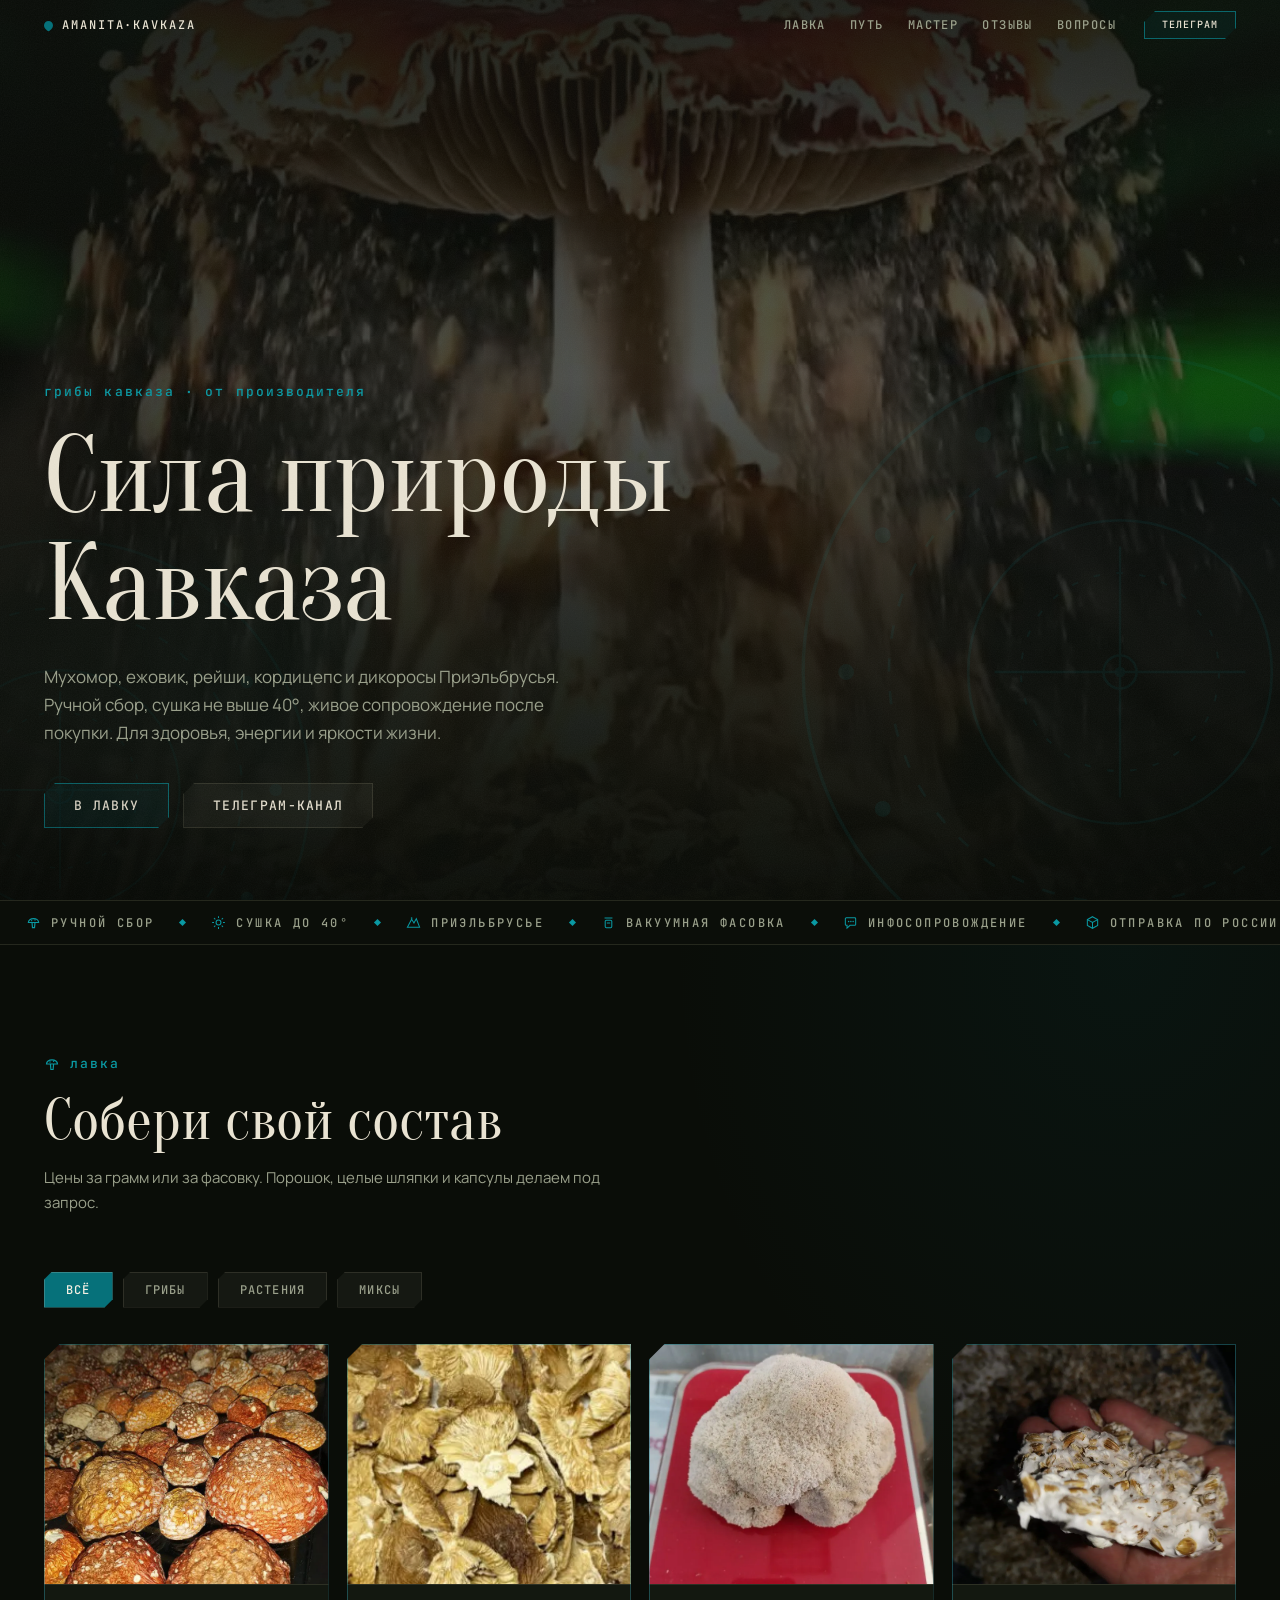
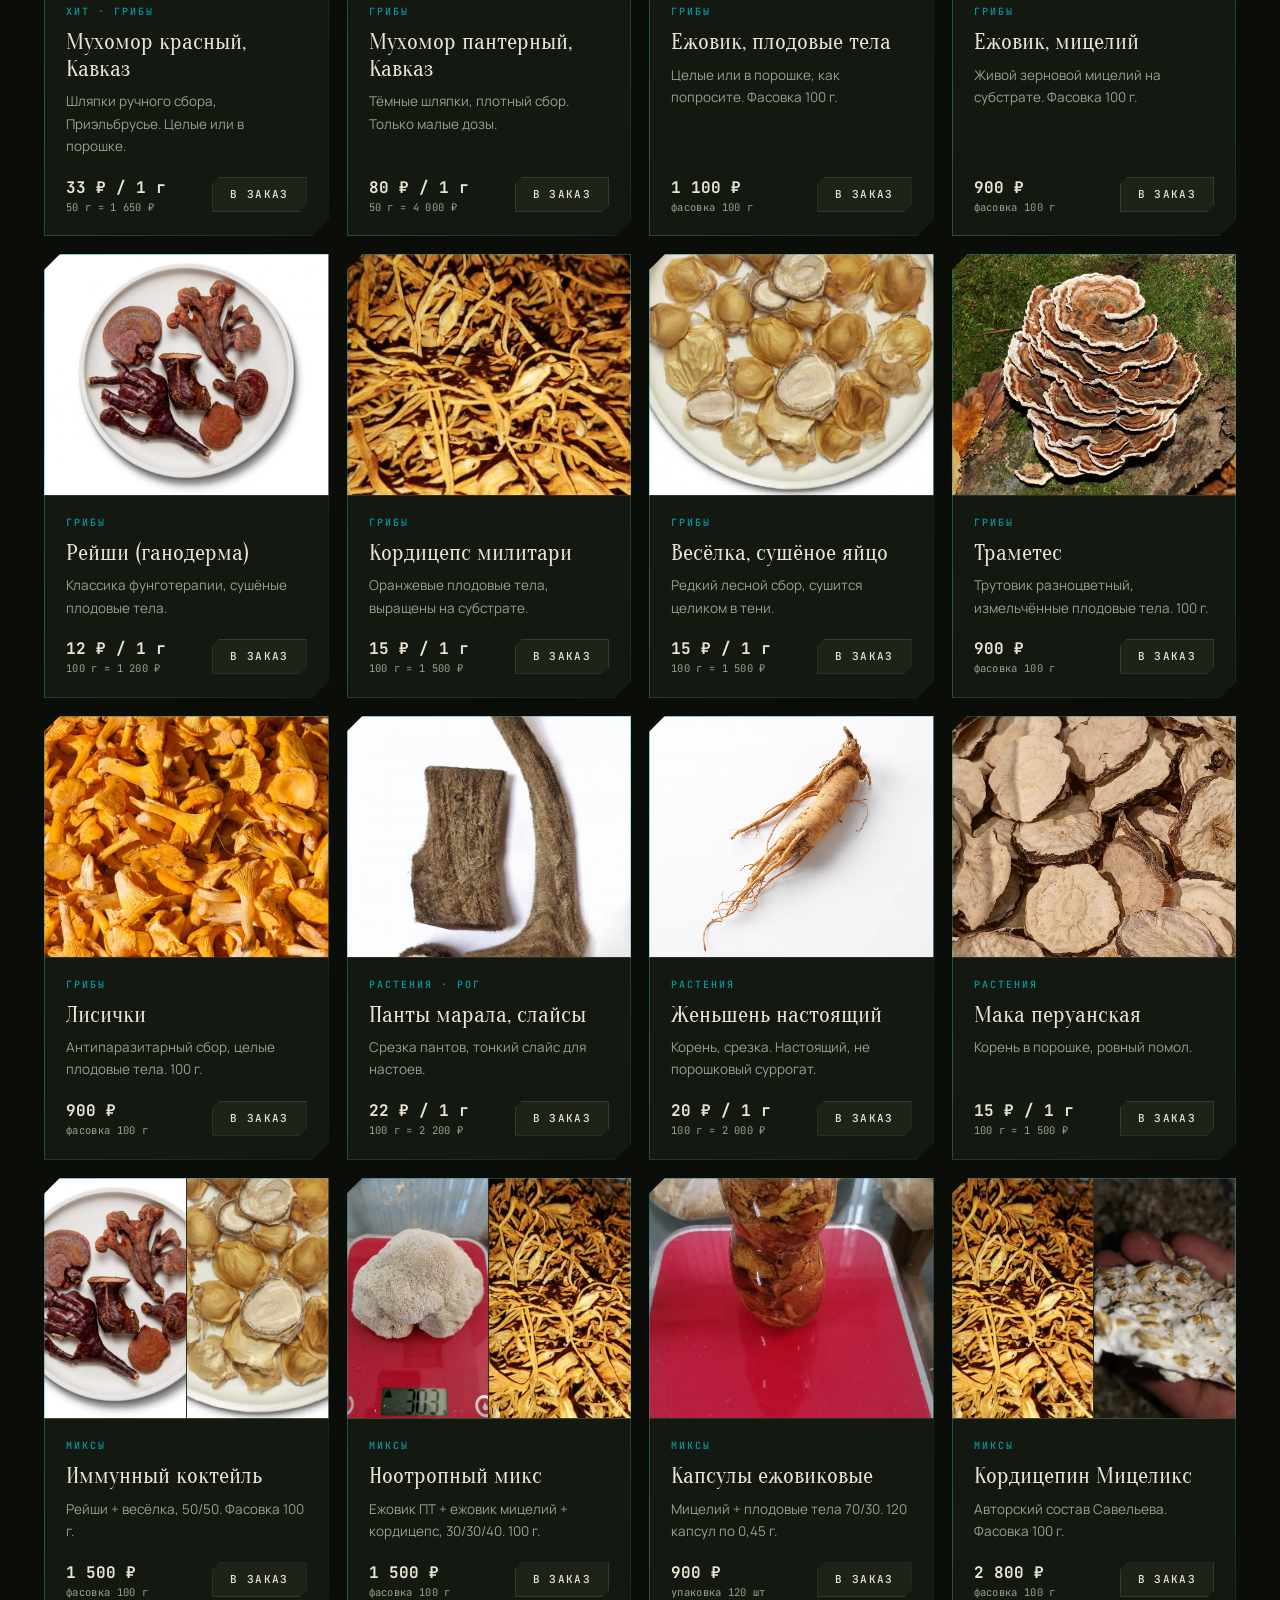
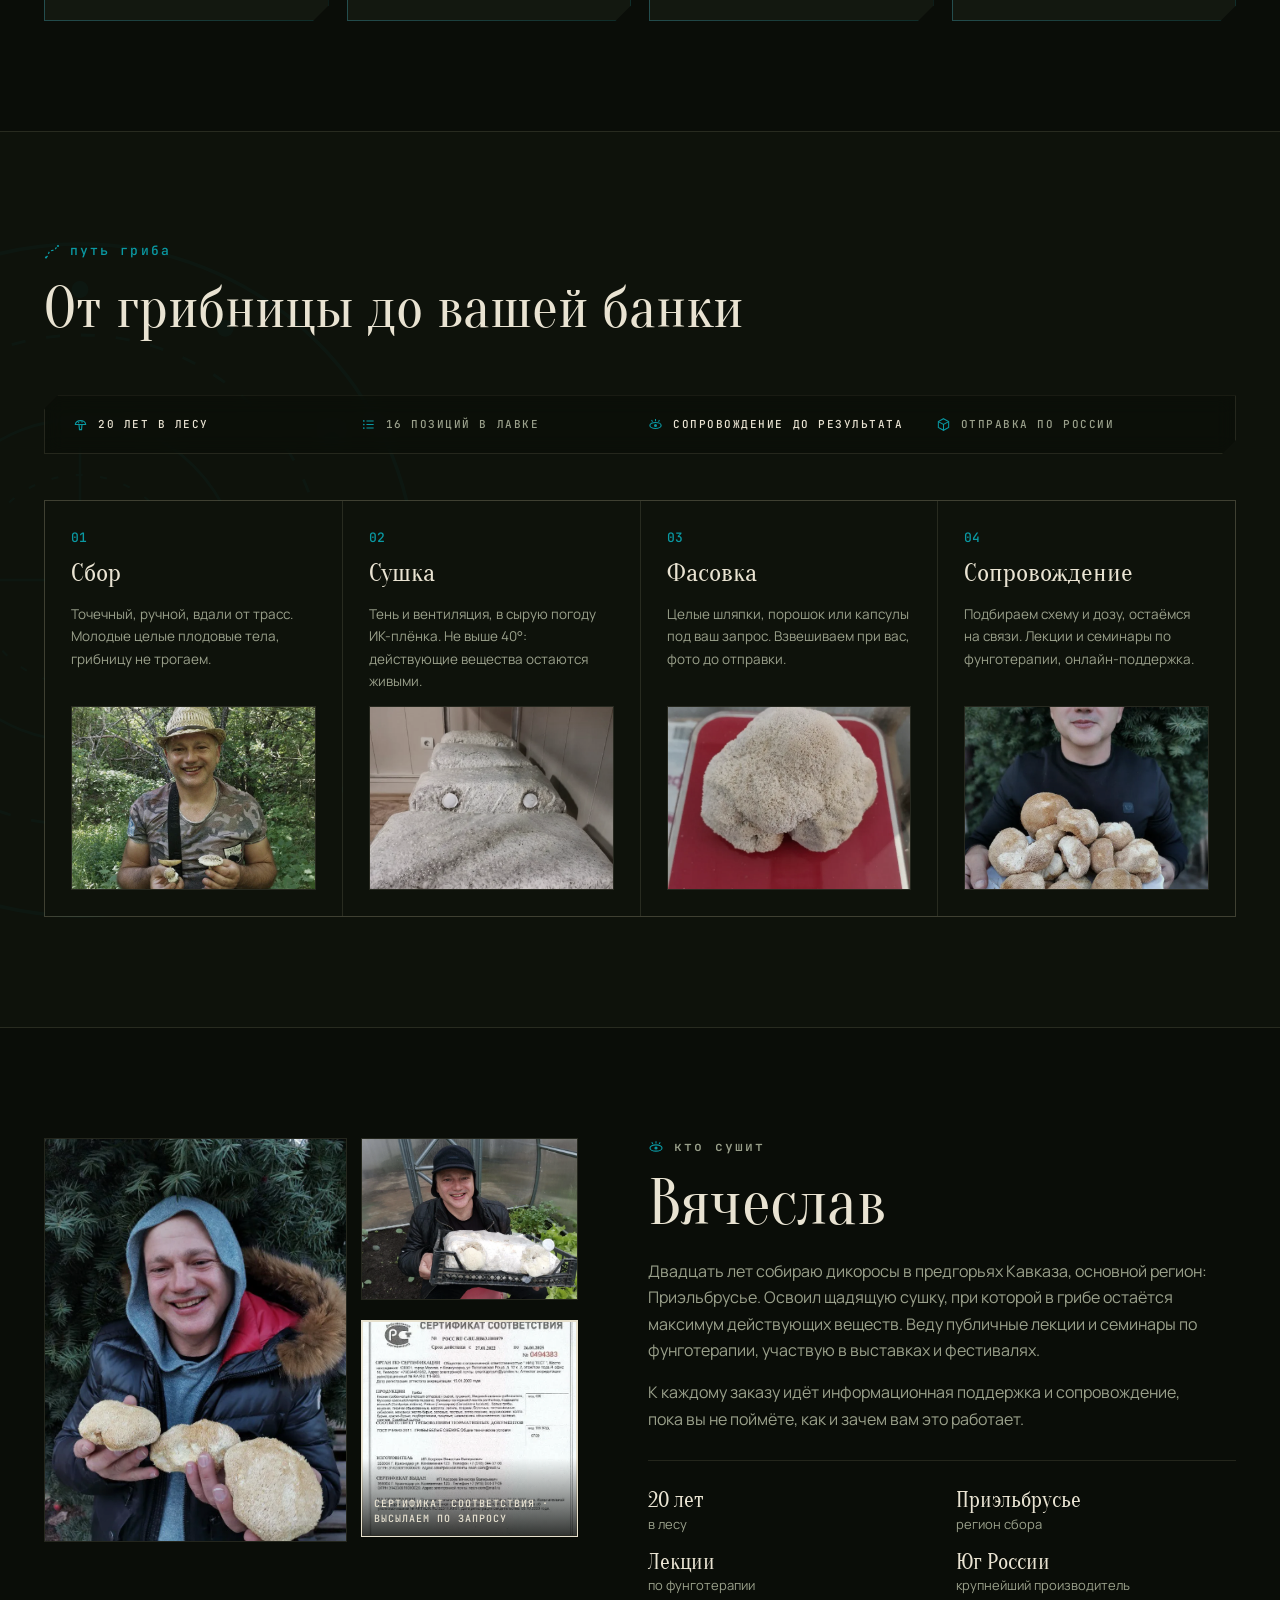
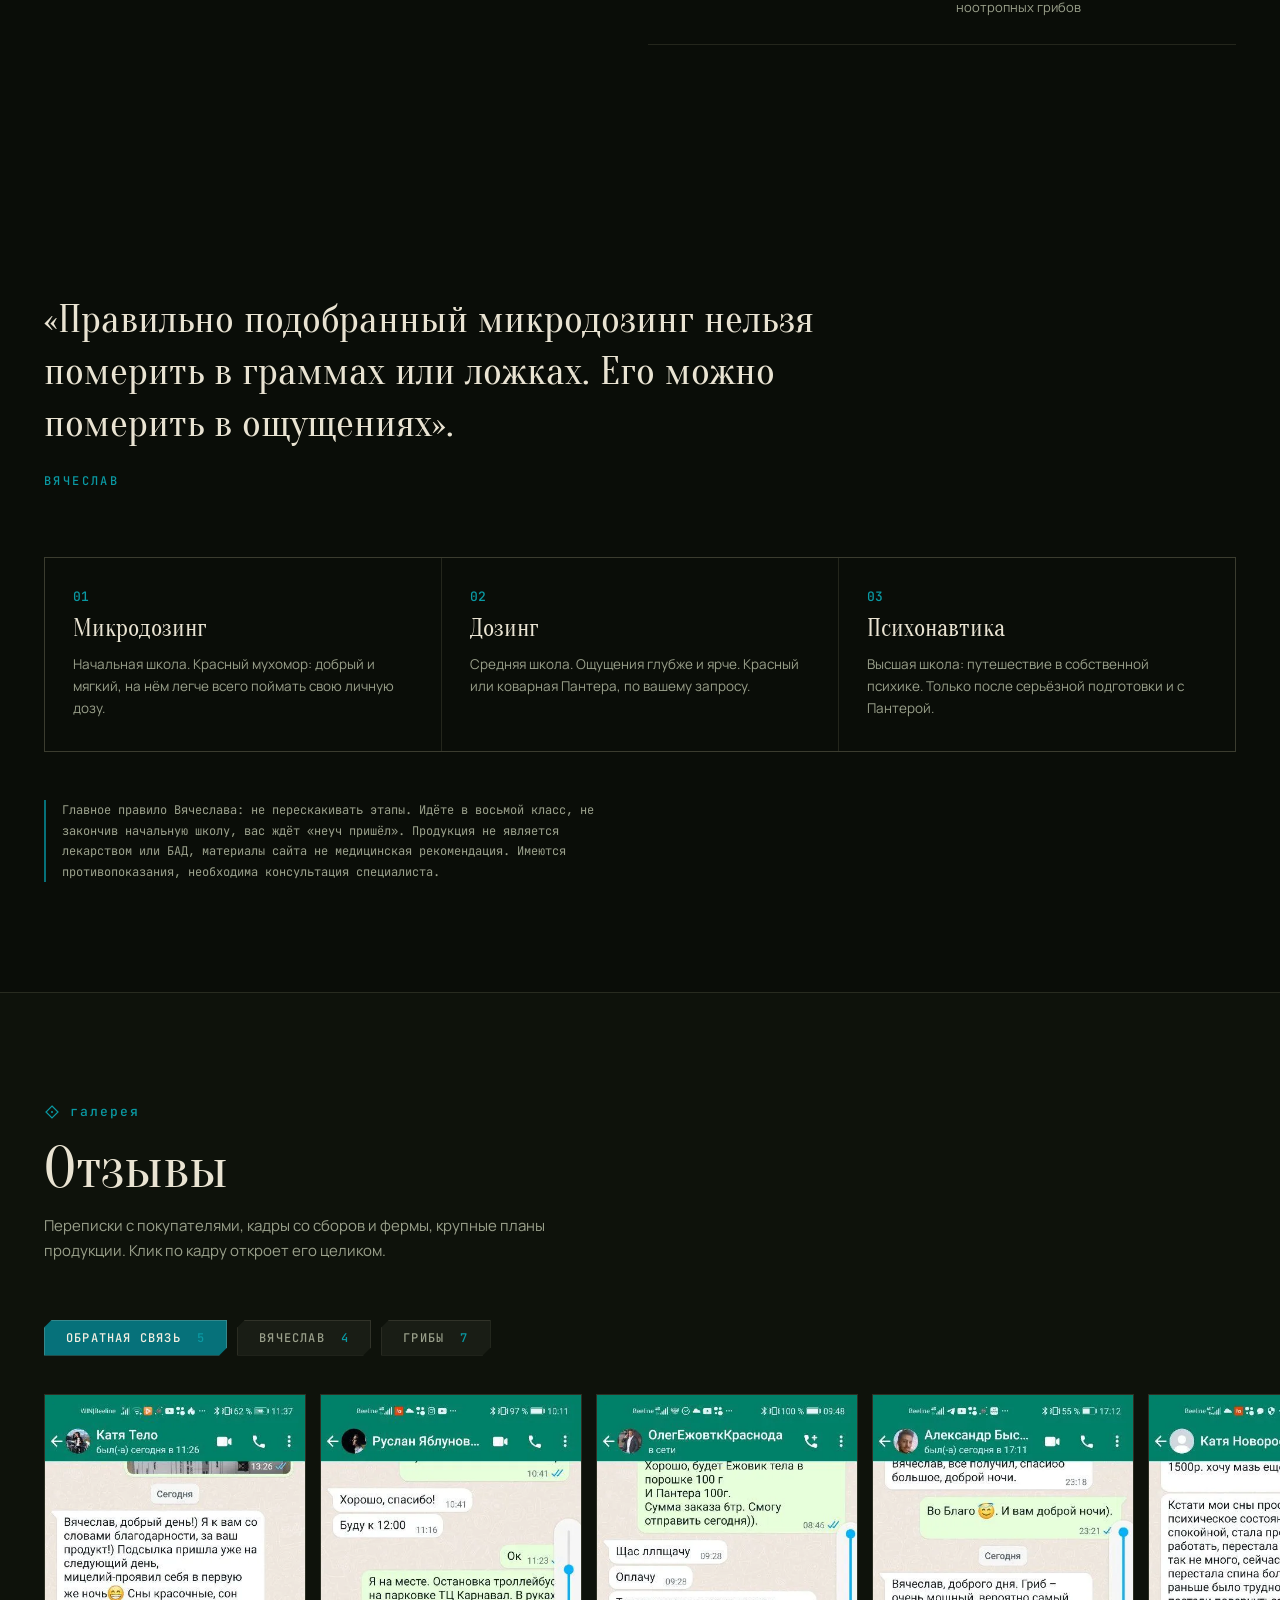
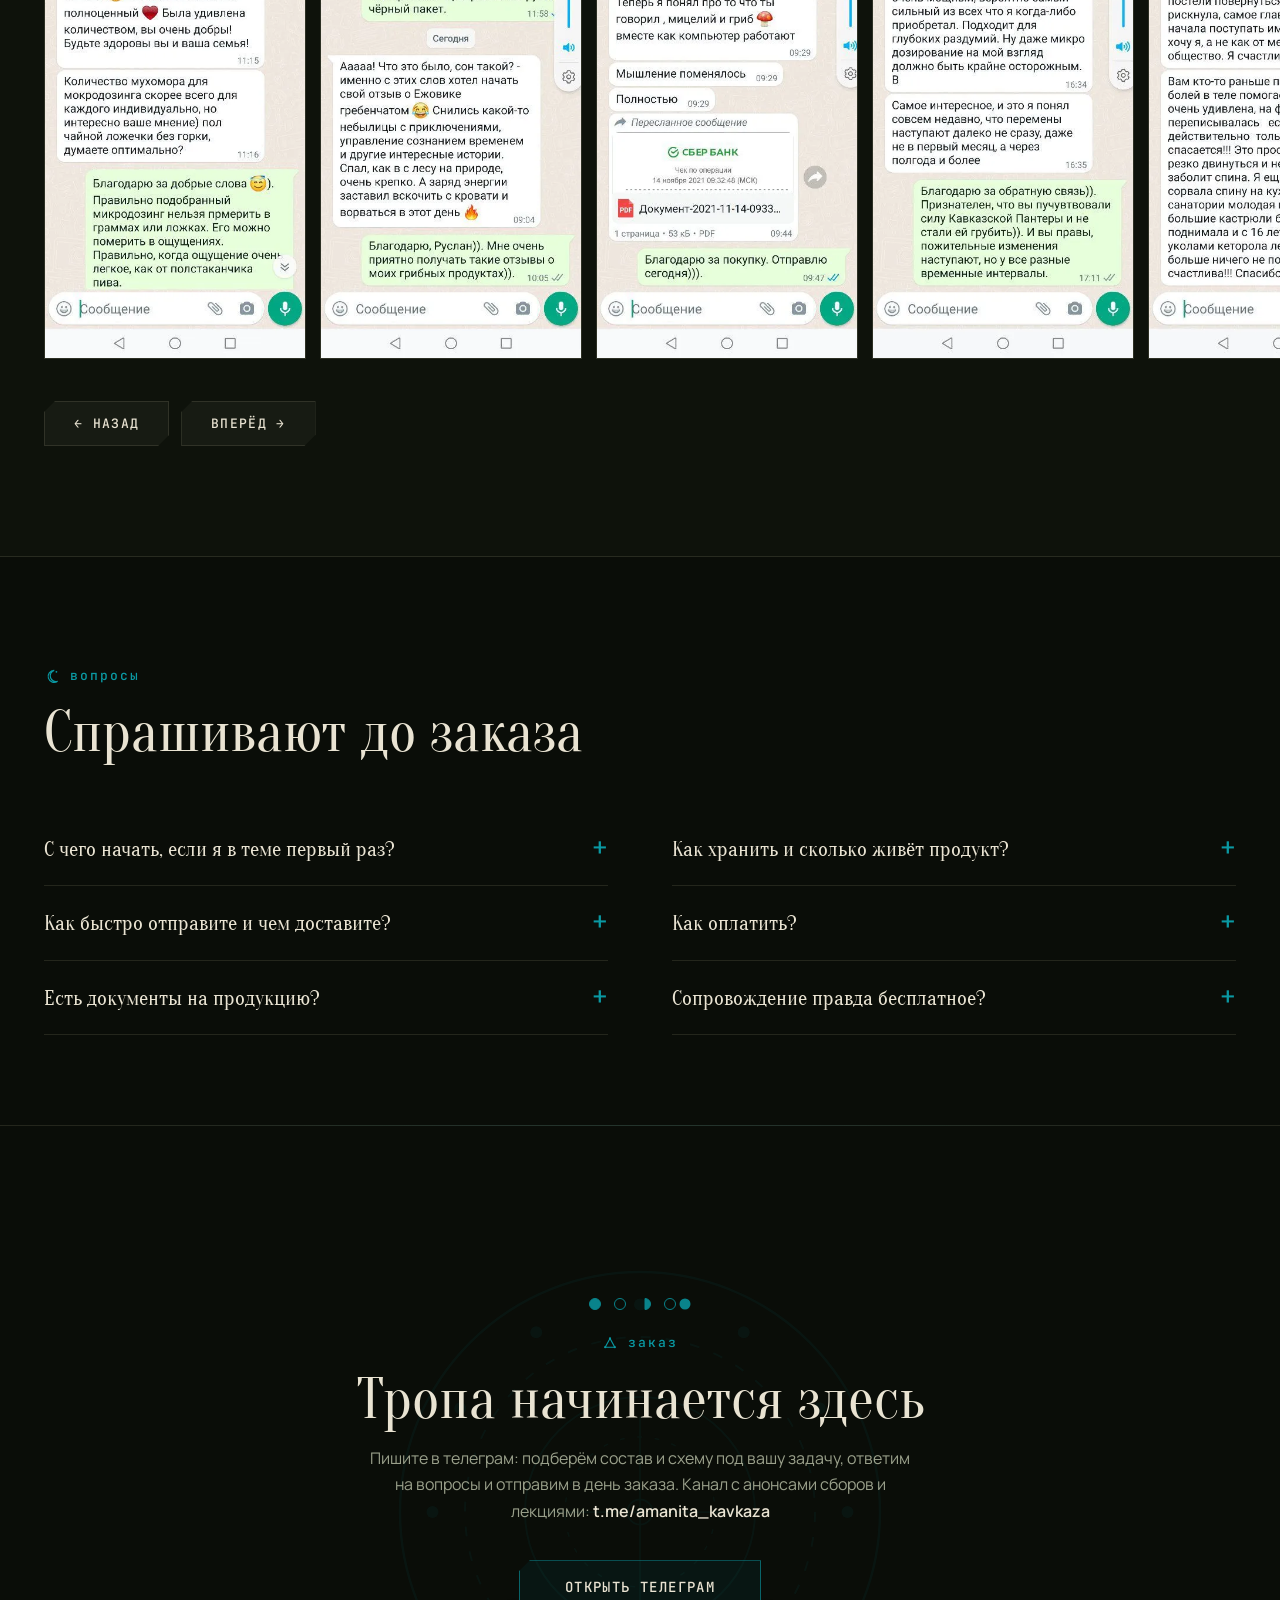
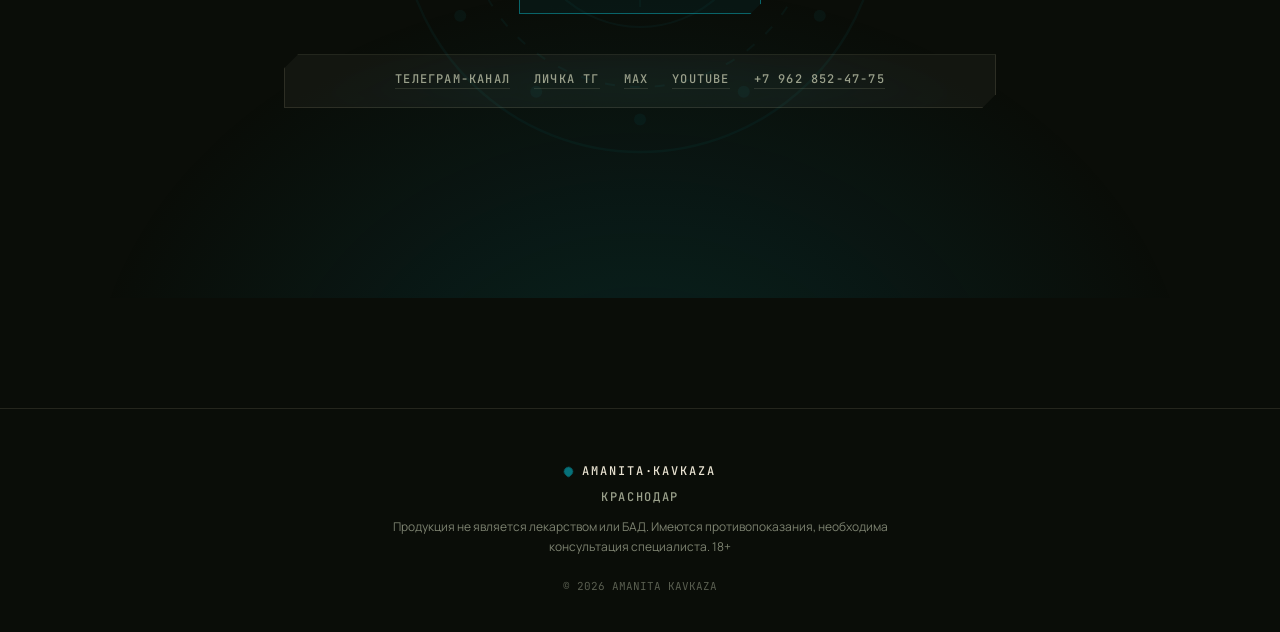
==== index.html @ 919401b5 "remove reduced-motion handling" ====
<!doctype html>
<html lang="ru">
<head>
<meta charset="utf-8">
<meta name="viewport" content="width=device-width, initial-scale=1">
<title>AMANITA KAVKAZA — ноотропные грибы Приэльбрусья</title>
<meta name="description" content="Мухомор красный и пантерный, ежовик, рейши, кордицепс, весёлка и дикоросы Кавказа. Ручной сбор в Приэльбрусье, сушка до 40°, сопровождение после покупки.">
<link rel="icon" href="data:image/svg+xml,%3Csvg xmlns='http://www.w3.org/2000/svg' viewBox='0 0 32 32'%3E%3Crect width='32' height='32' fill='%230a0d08'/%3E%3Cpath d='M16 5c6 0 10 3.6 10 7.5S22 17 16 17 6 16.4 6 12.5 10 5 16 5z' fill='%23c8402e'/%3E%3Cpath d='M13 17h6l1.2 9a1 1 0 0 1-1 1.1h-6.4a1 1 0 0 1-1-1.1z' fill='%23e9e3d2'/%3E%3C/svg%3E">
<link rel="preconnect" href="https://fonts.googleapis.com">
<link rel="preconnect" href="https://fonts.gstatic.com" crossorigin>
<link href="https://fonts.googleapis.com/css2?family=Oranienbaum&family=Manrope:wght@400;500;600&family=JetBrains+Mono:wght@400;500&display=swap" rel="stylesheet">
<link rel="stylesheet" href="assets/css/style.css?v=21">
</head>
<body>

<svg width="0" height="0" style="position:absolute" aria-hidden="true">
  <defs>
    <symbol id="mandala" viewBox="0 0 200 200">
      <circle cx="100" cy="100" r="96" fill="none" stroke="currentColor" stroke-width="1"/>
      <circle cx="100" cy="100" r="70" fill="none" stroke="currentColor" stroke-width=".8" stroke-dasharray="4 6"/>
      <circle cx="100" cy="100" r="46" fill="none" stroke="currentColor" stroke-width=".8"/>
      <circle cx="100" cy="100" r="30" fill="none" stroke="currentColor" stroke-width=".6" stroke-dasharray="2 5"/>
      <g fill="currentColor">
        <circle cx="183" cy="100" r="2.4"/><circle cx="171.9" cy="141.5" r="2.4"/><circle cx="141.5" cy="171.9" r="2.4"/>
        <circle cx="100" cy="183" r="2.4"/><circle cx="58.5" cy="171.9" r="2.4"/><circle cx="28.1" cy="141.5" r="2.4"/>
        <circle cx="17" cy="100" r="2.4"/><circle cx="28.1" cy="58.5" r="2.4"/><circle cx="58.5" cy="28.1" r="2.4"/>
        <circle cx="100" cy="17" r="2.4"/><circle cx="141.5" cy="28.1" r="2.4"/><circle cx="171.9" cy="58.5" r="2.4"/>
      </g>
      <path d="M100 62v76M62 100h76" stroke="currentColor" stroke-width=".7" fill="none"/>
      <circle cx="100" cy="100" r="5" fill="none" stroke="currentColor" stroke-width=".8"/>
      <circle cx="100" cy="100" r="1.6" fill="currentColor"/>
    </symbol>
    <symbol id="sg-gill" viewBox="0 0 16 16">
      <path d="M2.5 8a5.5 4.2 0 0 1 11 0z" fill="none" stroke="currentColor" stroke-width="1.2"/>
      <path d="M6.4 8l.5 5.5h2.2L9.6 8" fill="none" stroke="currentColor" stroke-width="1.2"/>
      <circle cx="6" cy="6" r=".7" fill="currentColor"/><circle cx="9.6" cy="5.3" r=".7" fill="currentColor"/>
    </symbol>
    <symbol id="sg-path" viewBox="0 0 16 16">
      <path d="M2 13.5C5.5 11 3.5 7 8 6.5S11.5 3 14 2" fill="none" stroke="currentColor" stroke-width="1.2" stroke-dasharray="2.2 2.2"/>
      <circle cx="2" cy="13.5" r="1.1" fill="currentColor"/><circle cx="14" cy="2" r="1.1" fill="currentColor"/>
    </symbol>
    <symbol id="sg-eye" viewBox="0 0 16 16">
      <ellipse cx="8" cy="9" rx="6" ry="3.2" fill="none" stroke="currentColor" stroke-width="1.2"/>
      <circle cx="8" cy="9" r="1.6" fill="currentColor"/>
      <path d="M8 2.2v2.2M3.8 3.2l1 1.9M12.2 3.2l-1 1.9" stroke="currentColor" stroke-width="1.1" fill="none"/>
    </symbol>
    <symbol id="sg-rhomb" viewBox="0 0 16 16">
      <path d="M8 2l6 6-6 6-6-6z" fill="none" stroke="currentColor" stroke-width="1.2"/>
      <circle cx="8" cy="8" r="1" fill="currentColor"/>
    </symbol>
    <symbol id="sg-moon" viewBox="0 0 16 16">
      <path d="M10.2 2.4a6 6 0 1 0 3.4 10.9A5.2 5.2 0 0 1 10.2 2.4z" fill="none" stroke="currentColor" stroke-width="1.2"/>
      <circle cx="12.4" cy="3.8" r=".9" fill="currentColor"/>
    </symbol>
    <symbol id="sg-heat" viewBox="0 0 16 16">
      <circle cx="8" cy="8" r="2.6" fill="none" stroke="currentColor" stroke-width="1.1"/>
      <path d="M8 1.2v2M8 12.8v2M1.2 8h2M12.8 8h2M3.2 3.2l1.4 1.4M11.4 11.4l1.4 1.4M12.8 3.2l-1.4 1.4M4.6 11.4l-1.4 1.4" stroke="currentColor" stroke-width="1.1" fill="none"/>
    </symbol>
    <symbol id="sg-mount" viewBox="0 0 16 16">
      <path d="M1.5 13L6 4.5L8.5 8.5L11 4L14.5 13z" fill="none" stroke="currentColor" stroke-width="1.1"/>
      <circle cx="6" cy="3.2" r=".9" fill="currentColor"/>
    </symbol>
    <symbol id="sg-jar" viewBox="0 0 16 16">
      <rect x="4.5" y="5.5" width="7" height="8" rx="1.2" fill="none" stroke="currentColor" stroke-width="1.1"/>
      <path d="M3.8 3.2h8.4M6.2 8.5h3.6" stroke="currentColor" stroke-width="1.1" fill="none"/>
    </symbol>
    <symbol id="sg-talk" viewBox="0 0 16 16">
      <path d="M3.5 3h9a1 1 0 0 1 1 1v6a1 1 0 0 1-1 1H7.5l-3.2 3v-3h-.8a1 1 0 0 1-1-1V4a1 1 0 0 1 1-1z" fill="none" stroke="currentColor" stroke-width="1.1"/>
      <circle cx="6" cy="7" r=".8" fill="currentColor"/><circle cx="8.4" cy="7" r=".8" fill="currentColor"/><circle cx="10.8" cy="7" r=".8" fill="currentColor"/>
    </symbol>
    <symbol id="sg-box" viewBox="0 0 16 16">
      <path d="M8 1.8l5.5 3.1v6.2L8 14.2 2.5 11.1V4.9z" fill="none" stroke="currentColor" stroke-width="1.1"/>
      <path d="M2.5 4.9L8 8l5.5-3.1M8 8v6.2" fill="none" stroke="currentColor" stroke-width="1.1"/>
    </symbol>
    <symbol id="sg-list" viewBox="0 0 16 16">
      <path d="M5.8 4.2h7.7M5.8 8h7.7M5.8 11.8h7.7" stroke="currentColor" stroke-width="1.1" fill="none"/>
      <circle cx="3" cy="4.2" r=".9" fill="currentColor"/><circle cx="3" cy="8" r=".9" fill="currentColor"/><circle cx="3" cy="11.8" r=".9" fill="currentColor"/>
    </symbol>
    <symbol id="sg-trin" viewBox="0 0 16 16">
      <path d="M8 3.4L3.2 12.2h9.6z" fill="none" stroke="currentColor" stroke-width="1.1"/>
      <circle cx="8" cy="3.4" r="1.1" fill="currentColor"/><circle cx="3.2" cy="12.2" r="1.1" fill="currentColor"/><circle cx="12.8" cy="12.2" r="1.1" fill="currentColor"/>
    </symbol>
    <symbol id="sg-phases" viewBox="0 0 110 16">
      <g stroke="currentColor" stroke-width="1">
        <circle cx="10" cy="8" r="5.5" fill="currentColor"/>
        <circle cx="35" cy="8" r="5.5" fill="none"/>
        <path d="M60 2.5a5.5 5.5 0 0 1 0 11z" fill="currentColor"/>
        <circle cx="85" cy="8" r="5.5" fill="none"/>
        <circle cx="100" cy="8" r="5.5" fill="currentColor" stroke="none"/>
      </g>
    </symbol>
  </defs>
</svg>

<header class="hdr" id="top">
  <div class="wrap hdr-in">
    <a class="brand" href="#top"><span class="brand-dot"></span>AMANITA·KAVKAZA</a>
    <nav class="nav">
      <a href="#shop">лавка</a>
      <a href="#path">путь</a>
      <a href="#master">мастер</a>
      <a href="#reviews">отзывы</a>
      <a href="#faq">вопросы</a>
    </nav>
    <a class="btn btn-red hdr-cta" href="https://t.me/amanita_kavkaza" target="_blank" rel="noopener">телеграм</a>
  </div>
</header>

<section class="hero">
  <video class="hero-bg" autoplay muted loop playsinline poster="assets/img/hero-poster.jpg" src="assets/video/hero.mp4"></video>
  <div class="hero-shade"></div>
  <svg class="mandala hero-mandala" aria-hidden="true"><use href="#mandala"/></svg>
  <svg class="mandala hero-mandala2" aria-hidden="true"><use href="#mandala"/></svg>
  <div class="wrap hero-in">
    <p class="kick io">грибы кавказа · от производителя</p>
    <h1 class="io">Сила природы<br>Кавказа</h1>
    <p class="hero-sub io">Мухомор, ежовик, рейши, кордицепс и дикоросы Приэльбрусья. Ручной сбор, сушка не выше 40°, живое сопровождение после покупки. Для здоровья, энергии и яркости жизни.</p>
    <div class="hero-cta io">
      <a class="btn btn-red" href="#shop">в лавку</a>
      <a class="btn btn-ghost" href="https://t.me/amanita_kavkaza" target="_blank" rel="noopener">телеграм-канал</a>
    </div>
  </div>
</section>

<div class="tape" aria-hidden="true">
  <div class="tape-in">
    <div class="tape-run">
      <span class="ti"><svg><use href="#sg-gill"/></svg>ручной сбор</span><span class="tdot"></span>
      <span class="ti"><svg><use href="#sg-heat"/></svg>сушка до 40°</span><span class="tdot"></span>
      <span class="ti"><svg><use href="#sg-mount"/></svg>приэльбрусье</span><span class="tdot"></span>
      <span class="ti"><svg><use href="#sg-jar"/></svg>вакуумная фасовка</span><span class="tdot"></span>
      <span class="ti"><svg><use href="#sg-talk"/></svg>инфосопровождение</span><span class="tdot"></span>
      <span class="ti"><svg><use href="#sg-box"/></svg>отправка по россии</span><span class="tdot"></span>
      <span class="ti"><svg><use href="#sg-gill"/></svg>ручной сбор</span><span class="tdot"></span>
      <span class="ti"><svg><use href="#sg-heat"/></svg>сушка до 40°</span><span class="tdot"></span>
      <span class="ti"><svg><use href="#sg-mount"/></svg>приэльбрусье</span><span class="tdot"></span>
      <span class="ti"><svg><use href="#sg-jar"/></svg>вакуумная фасовка</span><span class="tdot"></span>
      <span class="ti"><svg><use href="#sg-talk"/></svg>инфосопровождение</span><span class="tdot"></span>
      <span class="ti"><svg><use href="#sg-box"/></svg>отправка по россии</span><span class="tdot"></span>
    </div>
  </div>
</div>

<section class="sec shop" id="shop">
  <div class="wrap">
    <div class="sec-head io">
      <p class="kick"><svg class="kicon"><use href="#sg-gill"/></svg>лавка</p>
      <h2>Собери свой состав</h2>
      <p class="sec-sub">Цены за грамм или за фасовку. Порошок, целые шляпки и капсулы делаем под запрос.</p>
    </div>
    <div class="filters io">
      <button class="chip on" data-f="all">всё</button>
      <button class="chip" data-f="fungi">грибы</button>
      <button class="chip" data-f="plants">растения</button>
      <button class="chip" data-f="mix">миксы</button>
    </div>
    <div class="cards">

      <article class="card io" data-cat="fungi">
        <div class="card-media"><img src="assets/img/amanita-caps.webp" alt="Сушёные шляпки мухомора красного" loading="lazy"></div>
        <div class="card-body">
          <p class="tag">хит · грибы</p>
          <h3>Мухомор красный, Кавказ</h3>
          <p class="desc">Шляпки ручного сбора, Приэльбрусье. Целые или в порошке.</p>
          <div class="card-row">
            <p class="price"><b>33 ₽ / 1 г</b><span>50 г = 1 650 ₽</span></p>
            <button class="add" data-id="muhomor-krasnyy" data-name="Мухомор красный, Кавказ (г)" data-price="33" data-unit="г">в заказ</button>
          </div>
        </div>
      </article>

      <article class="card io" data-cat="fungi">
        <div class="card-media"><img src="assets/img/amanita-panther.webp" alt="Сушёные шляпки мухомора пантерного" loading="lazy"></div>
        <div class="card-body">
          <p class="tag">грибы</p>
          <h3>Мухомор пантерный, Кавказ</h3>
          <p class="desc">Тёмные шляпки, плотный сбор. Только малые дозы.</p>
          <div class="card-row">
            <p class="price"><b>80 ₽ / 1 г</b><span>50 г = 4 000 ₽</span></p>
            <button class="add" data-id="muhomor-panternyy" data-name="Мухомор пантерный, Кавказ (г)" data-price="80" data-unit="г">в заказ</button>
          </div>
        </div>
      </article>

      <article class="card io" data-cat="fungi">
        <div class="card-media"><img src="assets/img/hericium-scale.webp" alt="Плодовые тела ежовика на весах" loading="lazy"></div>
        <div class="card-body">
          <p class="tag">грибы</p>
          <h3>Ежовик, плодовые тела</h3>
          <p class="desc">Целые или в порошке, как попросите. Фасовка 100 г.</p>
          <div class="card-row">
            <p class="price"><b>1 100 ₽</b><span>фасовка 100 г</span></p>
            <button class="add" data-id="ezhevik-pt" data-name="Ежовик, плодовые тела 100 г" data-price="1100" data-unit="шт">в заказ</button>
          </div>
        </div>
      </article>

      <article class="card io" data-cat="fungi">
        <div class="card-media"><img src="assets/img/mycelium-02.webp" alt="Зерновой мицелий ежовика в руке" loading="lazy"></div>
        <div class="card-body">
          <p class="tag">грибы</p>
          <h3>Ежовик, мицелий</h3>
          <p class="desc">Живой зерновой мицелий на субстрате. Фасовка 100 г.</p>
          <div class="card-row">
            <p class="price"><b>900 ₽</b><span>фасовка 100 г</span></p>
            <button class="add" data-id="ezhevik-mic" data-name="Ежовик, мицелий 100 г" data-price="900" data-unit="шт">в заказ</button>
          </div>
        </div>
      </article>

      <article class="card io" data-cat="fungi">
        <div class="card-media"><img src="assets/img/reishi.webp" alt="Плодовые тела рейши на тарелке" loading="lazy"></div>
        <div class="card-body">
          <p class="tag">грибы</p>
          <h3>Рейши (ганодерма)</h3>
          <p class="desc">Классика фунготерапии, сушёные плодовые тела.</p>
          <div class="card-row">
            <p class="price"><b>12 ₽ / 1 г</b><span>100 г = 1 200 ₽</span></p>
            <button class="add" data-id="reishi" data-name="Рейши (ганодерма) (г)" data-price="12" data-unit="г">в заказ</button>
          </div>
        </div>
      </article>

      <article class="card io" data-cat="fungi">
        <div class="card-media"><img src="assets/img/cordyceps.webp" alt="Кордицепс милитари" loading="lazy"></div>
        <div class="card-body">
          <p class="tag">грибы</p>
          <h3>Кордицепс милитари</h3>
          <p class="desc">Оранжевые плодовые тела, выращены на субстрате.</p>
          <div class="card-row">
            <p class="price"><b>15 ₽ / 1 г</b><span>100 г = 1 500 ₽</span></p>
            <button class="add" data-id="cordyceps" data-name="Кордицепс милитари (г)" data-price="15" data-unit="г">в заказ</button>
          </div>
        </div>
      </article>

      <article class="card io" data-cat="fungi">
        <div class="card-media"><img src="assets/img/veselka.webp" alt="Сушёные яйца весёлки" loading="lazy"></div>
        <div class="card-body">
          <p class="tag">грибы</p>
          <h3>Весёлка, сушёное яйцо</h3>
          <p class="desc">Редкий лесной сбор, сушится целиком в тени.</p>
          <div class="card-row">
            <p class="price"><b>15 ₽ / 1 г</b><span>100 г = 1 500 ₽</span></p>
            <button class="add" data-id="veselka" data-name="Весёлка, сушёное яйцо (г)" data-price="15" data-unit="г">в заказ</button>
          </div>
        </div>
      </article>

      <article class="card io" data-cat="fungi">
        <div class="card-media"><img src="assets/img/trametes.webp" alt="Трутовик разноцветный на пне" loading="lazy"></div>
        <div class="card-body">
          <p class="tag">грибы</p>
          <h3>Траметес</h3>
          <p class="desc">Трутовик разноцветный, измельчённые плодовые тела. 100 г.</p>
          <div class="card-row">
            <p class="price"><b>900 ₽</b><span>фасовка 100 г</span></p>
            <button class="add" data-id="trametes" data-name="Траметес 100 г" data-price="900" data-unit="шт">в заказ</button>
          </div>
        </div>
      </article>

      <article class="card io" data-cat="fungi">
        <div class="card-media"><img src="assets/img/lisichki.webp" alt="Свежие лисички" loading="lazy"></div>
        <div class="card-body">
          <p class="tag">грибы</p>
          <h3>Лисички</h3>
          <p class="desc">Антипаразитарный сбор, целые плодовые тела. 100 г.</p>
          <div class="card-row">
            <p class="price"><b>900 ₽</b><span>фасовка 100 г</span></p>
            <button class="add" data-id="lisichki" data-name="Лисички 100 г" data-price="900" data-unit="шт">в заказ</button>
          </div>
        </div>
      </article>

      <article class="card io" data-cat="plants">
        <div class="card-media"><img src="assets/img/panty.webp" alt="Панты марала, срез" loading="lazy"></div>
        <div class="card-body">
          <p class="tag">растения · рог</p>
          <h3>Панты марала, слайсы</h3>
          <p class="desc">Срезка пантов, тонкий слайс для настоев.</p>
          <div class="card-row">
            <p class="price"><b>22 ₽ / 1 г</b><span>100 г = 2 200 ₽</span></p>
            <button class="add" data-id="panty" data-name="Панты марала, слайсы (г)" data-price="22" data-unit="г">в заказ</button>
          </div>
        </div>
      </article>

      <article class="card io" data-cat="plants">
        <div class="card-media"><img src="assets/img/zhenshen.webp" alt="Корень женьшеня" loading="lazy"></div>
        <div class="card-body">
          <p class="tag">растения</p>
          <h3>Женьшень настоящий</h3>
          <p class="desc">Корень, срезка. Настоящий, не порошковый суррогат.</p>
          <div class="card-row">
            <p class="price"><b>20 ₽ / 1 г</b><span>100 г = 2 000 ₽</span></p>
            <button class="add" data-id="zhenshen" data-name="Женьшень настоящий, слайсы (г)" data-price="20" data-unit="г">в заказ</button>
          </div>
        </div>
      </article>

      <article class="card io" data-cat="plants">
        <div class="card-media"><img src="assets/img/maka.webp" alt="Сушёные слайсы маки" loading="lazy"></div>
        <div class="card-body">
          <p class="tag">растения</p>
          <h3>Мака перуанская</h3>
          <p class="desc">Корень в порошке, ровный помол.</p>
          <div class="card-row">
            <p class="price"><b>15 ₽ / 1 г</b><span>100 г = 1 500 ₽</span></p>
            <button class="add" data-id="maka" data-name="Мака перуанская (г)" data-price="15" data-unit="г">в заказ</button>
          </div>
        </div>
      </article>

      <article class="card io" data-cat="mix">
        <div class="card-media duo">
          <img src="assets/img/reishi.webp" alt="Рейши" loading="lazy">
          <img src="assets/img/veselka.webp" alt="Весёлка" loading="lazy">
        </div>
        <div class="card-body">
          <p class="tag">миксы</p>
          <h3>Иммунный коктейль</h3>
          <p class="desc">Рейши + весёлка, 50/50. Фасовка 100 г.</p>
          <div class="card-row">
            <p class="price"><b>1 500 ₽</b><span>фасовка 100 г</span></p>
            <button class="add" data-id="kokteyl-imm" data-name="Иммунный коктейль 100 г" data-price="1500" data-unit="шт">в заказ</button>
          </div>
        </div>
      </article>

      <article class="card io" data-cat="mix">
        <div class="card-media duo">
          <img src="assets/img/hericium-scale.webp" alt="Ежовик" loading="lazy">
          <img src="assets/img/cordyceps.webp" alt="Кордицепс" loading="lazy">
        </div>
        <div class="card-body">
          <p class="tag">миксы</p>
          <h3>Ноотропный микс</h3>
          <p class="desc">Ежовик ПТ + ежовик мицелий + кордицепс, 30/30/40. 100 г.</p>
          <div class="card-row">
            <p class="price"><b>1 500 ₽</b><span>фасовка 100 г</span></p>
            <button class="add" data-id="miks-noo" data-name="Ноотропный микс 100 г" data-price="1500" data-unit="шт">в заказ</button>
          </div>
        </div>
      </article>

      <article class="card io" data-cat="mix">
        <div class="card-media"><img src="assets/img/jar-scale.webp" alt="Банка с продуктом на весах" loading="lazy"></div>
        <div class="card-body">
          <p class="tag">миксы</p>
          <h3>Капсулы ежовиковые</h3>
          <p class="desc">Мицелий + плодовые тела 70/30. 120 капсул по 0,45 г.</p>
          <div class="card-row">
            <p class="price"><b>900 ₽</b><span>упаковка 120 шт</span></p>
            <button class="add" data-id="kapsuly" data-name="Капсулы ежовиковые, 120 шт" data-price="900" data-unit="шт">в заказ</button>
          </div>
        </div>
      </article>

      <article class="card io" data-cat="mix">
        <div class="card-media duo">
          <img src="assets/img/cordyceps.webp" alt="Кордицепс" loading="lazy">
          <img src="assets/img/mycelium-02.webp" alt="Зерновой мицелий" loading="lazy">
        </div>
        <div class="card-body">
          <p class="tag">миксы</p>
          <h3>Кордицепин Мицеликс</h3>
          <p class="desc">Авторский состав Савельева. Фасовка 100 г.</p>
          <div class="card-row">
            <p class="price"><b>2 800 ₽</b><span>фасовка 100 г</span></p>
            <button class="add" data-id="korditsepin" data-name="Кордицепин Мицеликс 100 г" data-price="2800" data-unit="шт">в заказ</button>
          </div>
        </div>
      </article>

    </div>
  </div>
</section>

<section class="sec path" id="path">
  <svg class="mandala path-mandala" aria-hidden="true"><use href="#mandala"/></svg>
  <div class="wrap">
    <div class="sec-head io">
      <p class="kick"><svg class="kicon"><use href="#sg-path"/></svg>путь гриба</p>
      <h2>От грибницы до вашей банки</h2>
    </div>
    <div class="hero-strip">
      <div class="hero-strip-in">
        <span class="ti"><svg><use href="#sg-gill"/></svg>20 лет в лесу</span>
        <span class="ti"><svg><use href="#sg-list"/></svg>16 позиций в лавке</span>
        <span class="ti"><svg><use href="#sg-eye"/></svg>сопровождение до результата</span>
        <span class="ti"><svg><use href="#sg-box"/></svg>отправка по России</span>
      </div>
    </div>
    <div class="path-grid">
      <div class="step io">
        <p class="num">01</p>
        <h3>Сбор</h3>
        <p>Точечный, ручной, вдали от трасс. Молодые целые плодовые тела, грибницу не трогаем.</p>
        <img src="assets/img/founder-03.webp" alt="Сбор мухоморов в предгорьях Кавказа" loading="lazy">
      </div>
      <div class="step io">
        <p class="num">02</p>
        <h3>Сушка</h3>
        <p>Тень и вентиляция, в сырую погоду ИК-плёнка. Не выше 40°: действующие вещества остаются живыми.</p>
        <img src="assets/img/farm-racks.webp" alt="Стеллажи с блоками мицелия" loading="lazy">
      </div>
      <div class="step io">
        <p class="num">03</p>
        <h3>Фасовка</h3>
        <p>Целые шляпки, порошок или капсулы под ваш запрос. Взвешиваем при вас, фото до отправки.</p>
        <img src="assets/img/hericium-scale.webp" alt="Взвешивание ежовика" loading="lazy">
      </div>
      <div class="step io">
        <p class="num">04</p>
        <h3>Сопровождение</h3>
        <p>Подбираем схему и дозу, остаёмся на связи. Лекции и семинары по фунготерапии, онлайн-поддержка.</p>
        <img src="assets/img/founder-04.webp" alt="Сопровождение и консультации" loading="lazy">
      </div>
    </div>
  </div>
</section>

<section class="sec mstr" id="master">
  <div class="wrap mstr-grid">
    <div class="mstr-photos io">
      <img class="m1" src="assets/img/founder-01.webp" alt="Вячеслав с плодовыми телами ежовика" loading="lazy">
      <img class="m2" src="assets/img/founder-02.webp" alt="Собранный урожай ежовика" loading="lazy">
      <a class="cert-tile" href="assets/img/cert.webp" target="_blank" rel="noopener" title="Открыть сертификат целиком">
        <img src="assets/img/cert-doc.webp" alt="Сертификат соответствия" loading="lazy">
        <figcaption>сертификат соответствия · высылаем по запросу</figcaption>
      </a>
    </div>
    <div class="mstr-text">
      <p class="kick io"><svg class="kicon"><use href="#sg-eye"/></svg>кто сушит</p>
      <h2 class="io">Вячеслав</h2>
      <p class="io">Двадцать лет собираю дикоросы в предгорьях Кавказа, основной регион: Приэльбрусье. Освоил щадящую сушку, при которой в грибе остаётся максимум действующих веществ. Веду публичные лекции и семинары по фунготерапии, участвую в выставках и фестивалях.</p>
      <p class="io">К каждому заказу идёт информационная поддержка и сопровождение, пока вы не поймёте, как и зачем вам это работает.</p>
      <ul class="facts io">
        <li><span>20 лет</span> в лесу</li>
        <li><span>Приэльбрусье</span> регион сбора</li>
        <li><span>Лекции</span> по фунготерапии</li>
        <li><span>Юг России</span> крупнейший производитель<br>ноотропных грибов</li>
      </ul>
    </div>
  </div>
</section>

<section class="sec guide">
  <div class="wrap">
    <blockquote class="quote io">
      «Правильно подобранный микродозинг нельзя померить в граммах или ложках. Его можно померить в ощущениях».
      <cite>Вячеслав</cite>
    </blockquote>
    <div class="guide-grid">
      <div class="g io">
        <p class="num">01</p>
        <h3>Микродозинг</h3>
        <p>Начальная школа. Красный мухомор: добрый и мягкий, на нём легче всего поймать свою личную дозу.</p>
      </div>
      <div class="g io">
        <p class="num">02</p>
        <h3>Дозинг</h3>
        <p>Средняя школа. Ощущения глубже и ярче. Красный или коварная Пантера, по вашему запросу.</p>
      </div>
      <div class="g io">
        <p class="num">03</p>
        <h3>Психонавтика</h3>
        <p>Высшая школа: путешествие в собственной психике. Только после серьёзной подготовки и с Пантерой.</p>
      </div>
    </div>
    <p class="note io">Главное правило Вячеслава: не перескакивать этапы. Идёте в восьмой класс, не закончив начальную школу, вас ждёт «неуч пришёл». Продукция не является лекарством или БАД, материалы сайта не медицинская рекомендация. Имеются противопоказания, необходима консультация специалиста.</p>
  </div>
</section>

<section class="sec revs" id="reviews">
  <div class="wrap">
    <div class="sec-head io">
      <p class="kick"><svg class="kicon"><use href="#sg-rhomb"/></svg>галерея</p>
      <h2>Отзывы</h2>
      <p class="sec-sub">Переписки с покупателями, кадры со сборов и фермы, крупные планы продукции. Клик по кадру откроет его целиком.</p>
    </div>
    <div class="gtabs io">
      <button class="chip on" data-g="rev">обратная связь <i>5</i></button>
      <button class="chip" data-g="man">вячеслав <i>4</i></button>
      <button class="chip" data-g="shroom">грибы <i>7</i></button>
    </div>
  </div>
  <div class="gal-track io" id="galTrack" data-mode="rev">
    <figure data-g="rev">
      <img src="assets/img/review-01.webp" alt="Отзыв Кати: сны и мицелий" loading="lazy">
      <figcaption>катя: мицелий, сны с первой ночи</figcaption>
    </figure>
    <figure data-g="rev">
      <img src="assets/img/review-02.webp" alt="Отзыв Руслана: крупный заказ ежовика" loading="lazy">
      <figcaption>руслан: полтора килограмма ежовика</figcaption>
    </figure>
    <figure data-g="rev">
      <img src="assets/img/review-03.webp" alt="Отзыв Елены: заказ пантерного и шляпок" loading="lazy">
      <figcaption>елена: пантерный и шляпки, отзыв с оплатой</figcaption>
    </figure>
    <figure data-g="rev">
      <img src="assets/img/review-04.webp" alt="Отзыв Алексея: пантерный, два с половиной месяца" loading="lazy">
      <figcaption>алексей: пантерный, 2,5 месяца</figcaption>
    </figure>
    <figure data-g="rev">
      <img src="assets/img/review-05.webp" alt="Отзыв Кати из Новороссийска" loading="lazy">
      <figcaption>катя: спина перестала болеть</figcaption>
    </figure>
    <figure data-g="man" hidden>
      <img src="assets/img/founder-03.webp" alt="Вячеслав со сбором мухоморов в лесу" loading="lazy">
      <figcaption>приэльбрусье: сбор красного</figcaption>
    </figure>
    <figure data-g="man" hidden>
      <img src="assets/img/founder-01.webp" alt="Вячеслав с тремя плодовыми телами ежовика" loading="lazy">
      <figcaption>ежовик: три рекордных плодовых тела</figcaption>
    </figure>
    <figure data-g="man" hidden>
      <img src="assets/img/founder-02.webp" alt="Вячеслав с блоком мицелия в теплице" loading="lazy">
      <figcaption>теплица: блок ежовика на выходе</figcaption>
    </figure>
    <figure data-g="man" hidden>
      <img src="assets/img/founder-04.webp" alt="Вячеслав с тарелкой свежих ежовиков" loading="lazy">
      <figcaption>свежак: тарелка ежовика</figcaption>
    </figure>
    <figure data-g="shroom" hidden>
      <img src="assets/img/amanita-caps.webp" alt="Сушёные шляпки мухомора красного" loading="lazy">
      <figcaption>шляпки красного, сушка в тени</figcaption>
    </figure>
    <figure data-g="shroom" hidden>
      <img src="assets/img/amanita-panther.webp" alt="Сушёные шляпки мухомора пантерного" loading="lazy">
      <figcaption>пантерный: разбор сбора</figcaption>
    </figure>
    <figure data-g="shroom" hidden>
      <img src="assets/img/cordyceps.webp" alt="Сушёный кордицепс милитари" loading="lazy">
      <figcaption>кордицепс милитари</figcaption>
    </figure>
    <figure data-g="shroom" hidden>
      <img src="assets/img/hericium-macro.webp" alt="Плодовое тело ежовика крупным планом" loading="lazy">
      <figcaption>ежовик: плодовое тело</figcaption>
    </figure>
    <figure data-g="shroom" hidden>
      <img src="assets/img/hericium-scale.webp" alt="Ежовик на весах перед фасовкой" loading="lazy">
      <figcaption>ежовик перед фасовкой</figcaption>
    </figure>
    <figure data-g="shroom" hidden>
      <img src="assets/img/jar-scale.webp" alt="Банка с продуктом на весах" loading="lazy">
      <figcaption>фасовка под заказ</figcaption>
    </figure>
    <figure data-g="shroom" hidden>
      <img src="assets/img/mycelium-02.webp" alt="Зерновой мицелий ежовика в руке" loading="lazy">
      <figcaption>живой зерновой мицелий</figcaption>
    </figure>
  </div>
  <div class="wrap revs-nav io">
    <button class="btn btn-ghost" data-r="prev">← назад</button>
    <button class="btn btn-ghost" data-r="next">вперёд →</button>
  </div>
</section>

<section class="sec faq" id="faq">
  <div class="wrap faq-grid">
    <div class="sec-head io">
      <p class="kick"><svg class="kicon"><use href="#sg-moon"/></svg>вопросы</p>
      <h2>Спрашивают до заказа</h2>
    </div>
    <div class="faq-list">
      <details class="q io">
        <summary>С чего начать, если я в теме первый раз?</summary>
        <p>Напишите в телеграм: расскажете о задаче и самочувствии, подберём продукт и стартовую дозу. Обычно начинают с красного мухомора или ежовика в минимальных количествах.</p>
      </details>
      <details class="q io">
        <summary>Как хранить и сколько живёт продукт?</summary>
        <p>Тёмное сухое место, стеклянная банка или вакуум. При таком хранении сушёный гриб спокойно стоит до двух лет.</p>
      </details>
      <details class="q io">
        <summary>Как быстро отправите и чем доставите?</summary>
        <p>Из Краснодара: СДЭК или Почта России. Подсылка обычно на следующий день после оплаты, фото фасовки присылаем до отправки.</p>
      </details>
      <details class="q io">
        <summary>Как оплатить?</summary>
        <p>Перевод на карту или СБП, детали согласуем в телеграме при оформлении заказа.</p>
      </details>
      <details class="q io">
        <summary>Есть документы на продукцию?</summary>
        <p>Декларация соответствия есть, высылаем по запросу. Сама продукция не является лекарством или БАД, информация на сайте не медицинская рекомендация.</p>
      </details>
      <details class="q io">
        <summary>Сопровождение правда бесплатное?</summary>
        <p>Да. Все, кто взял продукт, получают подбор схемы и поддержку в переписке, пока не встанет на рельсы. Плюс лекции и семинары, анонсы в канале.</p>
      </details>
    </div>
  </div>
  <div class="faq-cta io" id="order">
    <svg class="mandala cta-mandala" aria-hidden="true"><use href="#mandala"/></svg>
    <svg class="phases" aria-hidden="true"><use href="#sg-phases"/></svg>
    <div class="wrap cta-in">
      <p class="kick"><svg class="kicon"><use href="#sg-trin"/></svg>заказ</p>
      <h2>Тропа начинается здесь</h2>
      <p class="cta-sub">Пишите в телеграм: подберём состав и схему под вашу задачу, ответим на вопросы и отправим в день заказа. Канал с анонсами сборов и лекциями: <b>t.me/amanita_kavkaza</b></p>
      <a class="btn btn-red btn-big" href="https://t.me/amanita_kavkaza" target="_blank" rel="noopener">открыть телеграм</a>
      <div class="cta-links">
        <a href="https://t.me/amanita_kavkaza" target="_blank" rel="noopener">телеграм-канал</a>
        <a href="https://t.me/amanita123" target="_blank" rel="noopener">личка тг</a>
        <a href="https://max.ru/u/f9LHodD0cOLRgGn6L_Ng_giFd8k9xMPyST03SfoPKpcXO5yU4KShFrEbgAw" target="_blank" rel="noopener">MAX</a>
        <a href="https://www.youtube.com/channel/UC9B5I7K8AGxDmOVQ2GdcNtQ" target="_blank" rel="noopener">YouTube</a>
        <a href="tel:+79628524775">+7 962 852-47-75</a>
      </div>
    </div>
  </div>
</section>

<footer class="ftr">
  <div class="wrap ftr-in">
    <p class="brand"><span class="brand-dot"></span>AMANITA·KAVKAZA</p>
    <p class="ftr-geo">Краснодар</p>
    <p class="ftr-note">Продукция не является лекарством или БАД. Имеются противопоказания, необходима консультация специалиста. 18+</p>
    <p class="ftr-copy">© 2026 AMANITA KAVKAZA</p>
  </div>
</footer>

<div class="cartbar" id="cartbar" hidden>
  <p><b id="cartCount">0</b> поз. · <span id="cartSum">0 ₽</span></p>
  <div>
    <button class="btn btn-ghost btn-sm" id="cartOpen">состав заказа</button>
    <button class="btn btn-red btn-sm" id="cartSend">оформить</button>
  </div>
</div>

<div class="modal" id="modal" hidden>
  <div class="modal-bg" data-close></div>
  <div class="modal-box">
    <div class="modal-head">
      <h3>Состав заказа</h3>
      <button class="x" data-close>×</button>
    </div>
    <ul class="modal-list" id="modalList"></ul>
    <p class="modal-empty" id="modalEmpty">Пока пусто. Добавьте позиции в лавке.</p>
    <p class="modal-sum" id="modalSum"></p>
    <div class="modal-cta">
      <button class="btn btn-ghost" id="copyList">скопировать список</button>
      <a class="btn btn-red" id="tgGo" href="https://t.me/amanita_kavkaza" target="_blank" rel="noopener">отправить в телеграм</a>
    </div>
    <p class="modal-hint">Список скопируется в буфер: вставьте его в сообщении каналу или просто пришлите скрин этого окна.</p>
  </div>
</div>

<div class="lb" id="lb" hidden>
  <div class="lb-bg" data-lb-close></div>
  <button class="lb-arrow prev" data-lb-prev>←</button>
  <img id="lbImg" src="" alt="">
  <p class="lb-cap" id="lbCap"></p>
  <button class="lb-arrow next" data-lb-next>→</button>
  <button class="lb-x" data-lb-close>×</button>
</div>

<script src="assets/js/app.js?v=8"></script>
</body>
</html>
---- assets/css/style.css ----
:root{
  --bg:#0a0d08;
  --bg2:#0e120b;
  --panel:#131810;
  --panel2:#171d13;
  --line:rgba(214,204,172,.13);
  --ink:#e9e3d2;
  --dim:#9aa08b;
  --acc:#06717A;
  --acc2:#0a99a3;
  --serif:'Oranienbaum',serif;
  --sans:'Manrope',sans-serif;
  --mono:'JetBrains Mono',monospace;
}
*{margin:0;padding:0;box-sizing:border-box}
[hidden]{display:none!important}
html{scroll-behavior:smooth}
body{
  background:var(--bg);
  color:var(--ink);
  font:400 16px/1.65 var(--sans);
  -webkit-font-smoothing:antialiased;
  overflow-x:hidden;
}
body::before{content:"";position:fixed;inset:0;z-index:45;pointer-events:none;background:radial-gradient(120% 95% at 50% 38%,transparent 58%,rgba(0,0,0,.52) 100%)}
body::after{content:"";position:fixed;inset:0;z-index:44;pointer-events:none;opacity:.05;background-image:url("data:image/svg+xml;utf8,<svg xmlns='http://www.w3.org/2000/svg' width='140' height='140'><filter id='n'><feTurbulence type='fractalNoise' baseFrequency='.85' numOctaves='2'/><feColorMatrix type='saturate' values='0'/></filter><rect width='140' height='140' filter='url(%23n)'/></svg>")}
img{display:block;max-width:100%}
a{color:inherit;text-decoration:none}
button{font:inherit;color:inherit;background:none;border:0;cursor:pointer}
.wrap{max-width:1240px;margin:0 auto;padding:0 24px}

::selection{background:var(--acc);color:#fff}

.hdr{position:fixed;inset:0 0 auto;z-index:50;transition:background .3s,border-color .3s;border-bottom:1px solid transparent}
.hdr.on{background:rgba(10,13,8,.86);-webkit-backdrop-filter:blur(10px);backdrop-filter:blur(10px);border-color:var(--line)}
.hdr-in{display:flex;align-items:center;gap:28px;height:50px}
.brand{font:500 12px/1 var(--mono);letter-spacing:.16em;display:flex;align-items:center;gap:9px}
.brand-dot{width:9px;height:9px;border-radius:50% 50% 50% 2px;background:var(--acc);display:inline-block;transform:rotate(-45deg)}
.nav{display:flex;gap:24px;margin-left:auto}
.nav a{font:500 12px/1 var(--mono);letter-spacing:.12em;text-transform:uppercase;color:var(--dim);transition:color .2s}
.nav a:hover{color:var(--ink)}

.btn{display:inline-flex;align-items:center;justify-content:center;gap:8px;font:500 13px/1 var(--mono);letter-spacing:.1em;text-transform:uppercase;padding:16px 30px;border:0;transition:transform .25s,background .25s,box-shadow .25s;white-space:nowrap;clip-path:polygon(11px 0,100% 0,100% calc(100% - 11px),calc(100% - 11px) 100%,0 100%,0 11px)}
.btn-red{background:rgba(6,113,122,.1);box-shadow:inset 0 0 0 1px rgba(10,153,163,.6),0 4px 18px rgba(6,113,122,.14);-webkit-backdrop-filter:blur(12px);backdrop-filter:blur(12px);color:var(--ink)}
.btn-red:hover{background:linear-gradient(135deg,#0a99a3,#06717A);color:#f4efe2;transform:translateY(-2px);box-shadow:inset 0 0 0 1px rgba(233,227,210,.25),0 12px 32px rgba(6,113,122,.45)}
.btn-ghost{background:rgba(233,227,210,.045);box-shadow:inset 0 0 0 1px var(--line);-webkit-backdrop-filter:blur(12px);backdrop-filter:blur(12px);color:var(--ink)}
.btn-ghost:hover{background:rgba(6,113,122,.15);box-shadow:inset 0 0 0 1px rgba(10,153,163,.6);transform:translateY(-2px)}
.btn-big{padding:20px 46px;font-size:14px}
.btn-sm{padding:11px 18px;font-size:11px}
.hdr-cta{padding:9px 18px;font-size:10px}

.kick{display:flex;align-items:center;flex-wrap:wrap;gap:10px;font:500 13px/1.4 var(--mono);letter-spacing:.16em;text-transform:lowercase;color:var(--acc2)}
.kicon{width:16px;height:16px;color:var(--acc2);flex:none}
.mandala{color:var(--acc2);pointer-events:none}
.hero-mandala{position:absolute;right:-170px;top:38%;width:660px;height:660px;opacity:.07;animation:spin 150s linear infinite}
.hero-mandala2{position:absolute;left:-200px;bottom:-150px;width:520px;height:520px;opacity:.045;animation:spin 180s linear infinite reverse}
.path-mandala{position:absolute;left:-270px;top:calc(50% - 350px);width:700px;height:700px;opacity:.04;animation:spin 160s linear infinite}
.cta-mandala{position:absolute;left:calc(50% - 250px);top:calc(50% - 250px);width:500px;height:500px;opacity:.06;animation:spin 120s linear infinite reverse}
.phases{display:block;width:110px;height:16px;margin:0 auto 22px;color:var(--acc2);opacity:.85}
@keyframes spin{to{transform:rotate(360deg)}}
.sec{padding:110px 0;position:relative}
.sec-head{margin-bottom:56px;max-width:720px}
.sec-head h2,.cta h2{font:400 clamp(34px,5vw,58px)/1.05 var(--serif);margin:18px 0 14px}
.sec-sub{color:var(--dim);font-size:15px;max-width:560px}

.hero{position:relative;min-height:100vh;min-height:100svh;display:flex;flex-direction:column;justify-content:flex-end;overflow:hidden}
.hero-bg{position:absolute;inset:0;width:100%;height:100%;object-fit:cover;opacity:.5;filter:saturate(.92) brightness(.9);animation:heroZoom 20s ease-in-out infinite alternate;transform-origin:62% 58%}
@keyframes heroZoom{from{transform:scale(1)}to{transform:scale(1.08)}}
.hero-shade{position:absolute;inset:0;background:
  linear-gradient(180deg,rgba(10,13,8,.72) 0%,rgba(10,13,8,.25) 42%,rgba(10,13,8,.92) 100%),
  radial-gradient(90% 60% at 70% 30%,rgba(10,13,8,0) 0%,rgba(10,13,8,.55) 100%),
  radial-gradient(50% 35% at 18% 78%,rgba(6,113,122,.16) 0%,transparent 70%)}
.hero-in{position:relative;width:100%;padding-bottom:72px}
.hero h1{font:400 clamp(52px,8.6vw,120px)/.98 var(--serif);letter-spacing:-.01em;margin:22px 0 24px}
.hero h1 em{font-style:normal;color:var(--acc2)}
.hero-sub{max-width:520px;color:var(--dim);font-size:17px;margin-bottom:36px}
.hero-cta{display:flex;gap:14px;flex-wrap:wrap}
.hero-strip{position:relative;max-width:1240px;margin:0 0 46px;border:1px solid var(--line);background:rgba(10,13,8,.55);-webkit-backdrop-filter:blur(10px);backdrop-filter:blur(10px);clip-path:polygon(14px 0,100% 0,100% calc(100% - 14px),calc(100% - 14px) 100%,0 100%,0 14px)}
.hero-strip-in{display:grid;grid-template-columns:repeat(4,1fr);gap:16px;padding:20px 28px}
.hero-strip-in .ti{font:500 11px/1.5 var(--mono);letter-spacing:.14em;text-transform:uppercase;color:var(--dim)}
.hero-strip-in .ti:nth-of-type(odd){color:var(--ink)}
.ti{display:inline-flex;align-items:center;gap:10px}
.ti svg{width:15px;height:15px;color:var(--acc2);flex:none}

.tape{overflow:hidden}
.tape-in{border-block:1px solid var(--line);background:rgba(14,18,11,.55);-webkit-backdrop-filter:blur(10px);backdrop-filter:blur(10px);overflow:hidden}
.tape-run{display:flex;align-items:center;white-space:nowrap;width:max-content;animation:tape 36s linear infinite;padding:14px 0}
.tape-run .ti{font:500 12px/1 var(--mono);letter-spacing:.2em;text-transform:uppercase;color:var(--dim);padding:0 26px}
.tdot{width:5px;height:5px;flex:none;background:var(--acc2);transform:rotate(45deg)}
@keyframes tape{to{transform:translateX(-50%)}}

.filters{display:flex;gap:10px;margin-bottom:36px;flex-wrap:wrap}
.chip{font:500 12px/1 var(--mono);letter-spacing:.1em;text-transform:uppercase;padding:12px 22px;border:0;color:var(--dim);transition:.2s;background:rgba(233,227,210,.05);box-shadow:inset 0 0 0 1px var(--line);clip-path:polygon(8px 0,100% 0,100% calc(100% - 8px),calc(100% - 8px) 100%,0 100%,0 8px);-webkit-backdrop-filter:blur(8px);backdrop-filter:blur(8px)}
.chip:hover{color:var(--ink);background:rgba(6,113,122,.1)}
.chip.on{background:var(--acc);box-shadow:inset 0 0 0 1px rgba(233,227,210,.2);color:#f4efe2}

.cards{display:grid;grid-template-columns:repeat(auto-fill,minmax(270px,1fr));gap:18px}
.card{position:relative;background:var(--panel);display:flex;flex-direction:column;transition:background .25s;clip-path:polygon(16px 0,100% 0,100% calc(100% - 16px),calc(100% - 16px) 100%,0 100%,0 16px)}
.card:hover{background:var(--panel2)}
.card::before{content:"";position:absolute;inset:0;z-index:2;pointer-events:none;padding:1px;background:linear-gradient(135deg,rgba(6,113,122,.9) 0%,rgba(84,200,220,.7) 50%,rgba(6,113,122,.45) 100%);-webkit-mask:linear-gradient(#fff 0 0) content-box,linear-gradient(#fff 0 0);-webkit-mask-composite:xor;mask:linear-gradient(#fff 0 0) content-box,linear-gradient(#fff 0 0);mask-composite:exclude;opacity:.5;transition:opacity .3s}
.card:hover::before{opacity:1}
.card.hide{display:none}
.card-media{aspect-ratio:4/3.4;overflow:hidden;position:relative;border-bottom:1px solid var(--line)}
.card-media img{width:100%;height:100%;object-fit:cover;transition:transform .6s cubic-bezier(.2,.6,.2,1)}
.card:hover .card-media img{transform:scale(1.045)}
.card-media.duo{display:grid;grid-template-columns:1fr 1fr;gap:1px;background:var(--line)}
.card-media.duo img{width:100%;height:100%}
.card-np{display:flex;align-items:center;justify-content:center;background:
  radial-gradient(120% 100% at 50% 0%,rgba(201,160,95,.08) 0%,transparent 55%),var(--bg2)}
.lat{font:400 13px/1.6 var(--serif);font-style:italic;color:var(--acc2);opacity:.75;letter-spacing:.06em;text-align:center;padding:0 20px;writing-mode:vertical-rl;transform:rotate(180deg)}
.card-body{padding:22px 22px 24px;display:flex;flex-direction:column;flex:1}
.tag{font:500 10px/1 var(--mono);letter-spacing:.2em;text-transform:uppercase;color:var(--acc2);margin-bottom:12px}
.card h3{font:400 23px/1.15 var(--serif);margin-bottom:8px}
.desc{font-size:13.5px;color:var(--dim);margin-bottom:20px;flex:1}
.card-row{display:flex;align-items:flex-end;justify-content:space-between;gap:12px}
.price{display:flex;flex-direction:column;gap:6px;font:500 16px/1 var(--mono);color:var(--ink);white-space:nowrap}
.price span{font-size:10.5px;font-weight:400;color:var(--dim);letter-spacing:.03em}
.add{font:500 11px/1 var(--mono);letter-spacing:.12em;text-transform:uppercase;padding:12px 18px;transition:.2s;color:var(--ink);background:rgba(233,227,210,.05);box-shadow:inset 0 0 0 1px var(--line);clip-path:polygon(7px 0,100% 0,100% calc(100% - 7px),calc(100% - 7px) 100%,0 100%,0 7px)}
.add:hover,.add.done{background:var(--acc);box-shadow:inset 0 0 0 1px rgba(233,227,210,.22);color:#f4efe2}
.add.done{background:var(--acc);border-color:var(--acc);color:#f4efe2}

.shop{background:radial-gradient(55% 38% at 88% 0%,rgba(6,113,122,.08) 0%,transparent 65%)}
.path{background:var(--bg2);border-block:1px solid var(--line);overflow:hidden}
.path-grid{display:grid;grid-template-columns:repeat(4,1fr);gap:1px;background:var(--line);border:1px solid var(--line)}
.step{background:var(--bg2);padding:30px 26px 26px;display:flex;flex-direction:column;gap:14px}
.step .num,.g .num{display:block;font:500 13px/14px var(--mono);color:var(--acc2)}
.step .num{flex:none;height:14px;overflow:hidden}
.step h3{font:400 26px/1.1 var(--serif);min-height:30px}
.step p{font-size:13.5px;color:var(--dim);flex:1}
.step img{aspect-ratio:4/3;object-fit:cover;width:100%;filter:saturate(.75) brightness(.92);border:1px solid var(--line);transition:filter .5s,transform .5s}
.step:hover img{filter:saturate(1.05) brightness(1);transform:scale(1.02)}

.mstr-grid{display:grid;grid-template-columns:1fr 1.1fr;gap:70px;align-items:start}
.mstr-photos{display:grid;grid-template-columns:1.4fr 1fr;grid-template-rows:auto auto;gap:14px}
.mstr-photos img{width:100%;object-fit:cover;border:1px solid var(--line);filter:saturate(.85)}
.mstr-photos .m1{grid-row:1/3;aspect-ratio:3/4}
.mstr-photos .m2{aspect-ratio:4/3}
.cert-tile{position:relative;display:block;aspect-ratio:1/1;margin:0;border:1px solid var(--line);overflow:hidden;background:#e9e3d2;color:var(--ink)}
.cert-tile img{width:100%;height:100%;object-fit:cover;transition:transform .5s cubic-bezier(.2,.6,.2,1)}
.cert-tile:hover img{transform:scale(1.03)}
.cert-tile figcaption{position:absolute;inset:auto 0 0;padding:38px 12px 10px;font:500 10px/1.5 var(--mono);letter-spacing:.1em;text-transform:uppercase;color:var(--ink);background:linear-gradient(180deg,transparent,rgba(4,6,3,.82))}
.mstr-text h2{font:400 clamp(40px,5vw,64px)/1 var(--serif);margin:16px 0 22px}
.mstr-text p{color:var(--dim);margin-bottom:16px;max-width:560px}
.facts{list-style:none;display:grid;grid-template-columns:1fr 1fr;gap:14px 28px;margin:28px 0;border-block:1px solid var(--line);padding:26px 0}
.facts li{font-size:13px;color:var(--dim)}
.facts span{display:block;font:400 22px/1.2 var(--serif);color:var(--ink)}

.quote{font:400 clamp(24px,3.4vw,40px)/1.3 var(--serif);max-width:900px;margin-bottom:70px}
.quote cite{display:block;font:500 12px/1 var(--mono);letter-spacing:.2em;text-transform:uppercase;color:var(--acc2);font-style:normal;margin-top:26px}
.guide-grid{display:grid;grid-template-columns:repeat(3,1fr);gap:1px;background:var(--line);border:1px solid var(--line)}
.g{background:var(--bg);padding:32px 28px}
.g h3{font:400 24px/1.1 var(--serif);margin:12px 0 10px}
.g p{font-size:13.5px;color:var(--dim)}
.note{font:400 12px/1.7 var(--mono);color:var(--dim);border-left:2px solid var(--acc);padding-left:16px;margin-top:48px;max-width:560px}

.revs{background:var(--bg2);border-block:1px solid var(--line)}
.gtabs{display:flex;gap:10px;margin-bottom:34px;flex-wrap:wrap}
.gtabs .chip i{font-style:normal;color:var(--acc2);margin-left:8px}
.gtabs .chip.on i{color:var(--acc2)}
.gal-track{display:flex;gap:14px;align-items:flex-start;overflow-x:auto;scroll-snap-type:x mandatory;padding:4px max(24px,calc((100% - 1192px)/2)) 16px;scroll-padding-inline:max(24px,calc((100% - 1192px)/2));scrollbar-width:none;cursor:grab}
.gal-track.dragging{cursor:grabbing;scroll-snap-type:none;user-select:none;-webkit-user-select:none}
.gal-track.dragging img{pointer-events:none}
.gal-track::-webkit-scrollbar{display:none}
.gal-track figure{position:relative;flex:0 0 auto;scroll-snap-align:start;border:1px solid var(--line);overflow:hidden;cursor:zoom-in;background:var(--panel)}
.gal-track img{width:100%;object-fit:cover;object-position:top;display:block;transition:transform .6s cubic-bezier(.2,.6,.2,1)}
.gal-track figure:hover img{transform:scale(1.045)}
.gal-track[data-mode="rev"] figure{width:262px}
.gal-track[data-mode="rev"] img{height:auto}
.gal-track[data-mode="man"] figure,.gal-track[data-mode="shroom"] figure{width:360px}
.gal-track[data-mode="man"] img,.gal-track[data-mode="shroom"] img{height:auto;object-position:center}
.gal-track figcaption{position:absolute;inset:auto 0 0;padding:40px 14px 12px;font:500 10.5px/1.4 var(--mono);letter-spacing:.12em;color:var(--ink);text-align:left;background:linear-gradient(180deg,transparent,rgba(4,6,3,.88));opacity:0;transition:opacity .3s}
.gal-track figure:hover figcaption{opacity:1}
.revs-nav{display:flex;gap:12px;margin-top:26px}

.lb{position:fixed;inset:0;z-index:80;display:flex;align-items:center;justify-content:center;padding:30px}
.lb-bg{position:absolute;inset:0;background:rgba(4,6,3,.94);-webkit-backdrop-filter:blur(8px);backdrop-filter:blur(8px)}
.lb img{position:relative;max-height:82svh;max-width:min(88vw,900px);border:1px solid var(--line);background:var(--panel)}
.lb-cap{position:absolute;bottom:24px;left:50%;transform:translateX(-50%);font:500 12px/1.4 var(--mono);letter-spacing:.16em;color:var(--dim);white-space:nowrap;max-width:90vw;overflow:hidden;text-overflow:ellipsis}
.lb-x{position:absolute;top:14px;right:22px;font:400 36px/1 var(--mono);color:var(--dim);transition:color .2s}
.lb-x:hover{color:var(--ink)}
.lb-arrow{position:absolute;top:50%;transform:translateY(-50%);width:54px;height:54px;font:400 26px/1 var(--mono);color:var(--ink);border:1px solid var(--line);background:rgba(19,24,16,.72);-webkit-backdrop-filter:blur(6px);backdrop-filter:blur(6px);transition:.2s}
.lb-arrow:hover{border-color:var(--acc);color:var(--acc2)}
.lb-arrow.prev{left:18px}
.lb-arrow.next{right:18px}

.faq-grid{display:block}
.faq-grid .sec-head{margin-bottom:48px}
.faq-list{display:grid;grid-template-columns:1fr 1fr;column-gap:64px;align-items:start}
.q{border-bottom:1px solid var(--line);padding:22px 0}
.q summary{font:400 21px/1.3 var(--serif);cursor:pointer;list-style:none;display:flex;justify-content:space-between;gap:20px;align-items:baseline}
.q summary::-webkit-details-marker{display:none}
.q summary::after{content:"+";font:400 26px/1 var(--mono);color:var(--acc2);transition:transform .25s}
.q[open] summary::after{transform:rotate(45deg)}
.q p{color:var(--dim);font-size:14.5px;padding-top:14px;max-width:640px}

.cta-in{max-width:760px;text-align:center;margin:0 auto}
.cta-in h2{font:400 clamp(34px,5vw,58px)/1.05 var(--serif);margin:18px 0 14px}
.cta-sub{color:var(--dim);margin:8px auto 36px;max-width:560px}
.cta-sub b{color:var(--ink);font-weight:600}
.faq-cta{margin-top:90px;padding:170px 0 190px;border-top:1px solid var(--line);background:radial-gradient(70% 90% at 50% 115%,rgba(6,113,122,.22) 0%,transparent 62%);position:relative;overflow:hidden}
.faq-cta .kick{justify-content:center}
.faq-cta .kicon{color:var(--acc2)}
.faq-cta .wrap{position:relative}

.ftr{border-top:1px solid var(--line);padding:56px 0 40px;background:var(--bg)}
.ftr-in{display:grid;gap:14px;justify-items:center;text-align:center}
.ftr-geo{font:500 12px/1 var(--mono);letter-spacing:.14em;text-transform:uppercase;color:var(--dim)}
.cta-links{position:relative;display:flex;gap:10px 24px;flex-wrap:wrap;justify-content:center;margin-top:40px;padding:18px 30px;background:rgba(233,227,210,.045);border:1px solid var(--line);-webkit-backdrop-filter:blur(14px);backdrop-filter:blur(14px);clip-path:polygon(14px 0,100% 0,100% calc(100% - 14px),calc(100% - 14px) 100%,0 100%,0 14px)}
.cta-links a{font:500 12px/1 var(--mono);letter-spacing:.1em;text-transform:uppercase;color:var(--dim);padding-bottom:3px;border-bottom:1px solid var(--line);transition:color .2s,border-color .2s}
.cta-links a:hover{color:var(--ink);border-color:var(--acc2)}
.ftr-note{font-size:12px;color:var(--dim);max-width:520px;opacity:.8}
.ftr-copy{font:400 11px/1 var(--mono);color:var(--dim);opacity:.55;margin-top:10px}

.cartbar{position:fixed;left:50%;bottom:18px;transform:translateX(-50%);z-index:60;display:flex;align-items:center;gap:20px;background:rgba(19,24,16,.94);border:1px solid var(--line);-webkit-backdrop-filter:blur(10px);backdrop-filter:blur(10px);padding:12px 14px 12px 22px;width:min(560px,calc(100% - 32px));justify-content:space-between}
.cartbar p{font:500 13px/1 var(--mono)}
.cartbar span{color:var(--acc2)}
.cartbar>div{display:flex;gap:8px}

.modal{position:fixed;inset:0;z-index:70;display:flex;align-items:center;justify-content:center;padding:20px}
.modal-bg{position:absolute;inset:0;background:rgba(5,7,4,.78);-webkit-backdrop-filter:blur(6px);backdrop-filter:blur(6px)}
.modal-box{position:relative;width:min(520px,100%);max-height:86vh;max-height:86svh;overflow:auto;background:rgba(19,24,16,.8);-webkit-backdrop-filter:blur(22px);backdrop-filter:blur(22px);border:1px solid var(--line);padding:28px}
.modal-head{display:flex;justify-content:space-between;align-items:center;margin-bottom:20px}
.modal-head h3{font:400 28px/1 var(--serif)}
.x{font:400 30px/1 var(--mono);color:var(--dim)}
.x:hover{color:var(--ink)}
.modal-list{list-style:none}
.modal-list li{display:flex;justify-content:space-between;gap:14px;font-size:13.5px;padding:10px 0;border-bottom:1px solid var(--line)}
.modal-list li b{font:500 12.5px/1.5 var(--mono);white-space:nowrap}
.modal-list .rm{color:var(--dim);font-size:11px;margin-left:8px}
.modal-list .rm:hover{color:var(--acc2)}
.modal-empty{color:var(--dim);font-size:14px}
.modal-sum{font:500 15px/1 var(--mono);text-align:right;padding:16px 0 20px}
.modal-cta{display:flex;gap:10px;flex-wrap:wrap}
.modal-cta .btn{flex:1;min-width:180px}
.modal-hint{font-size:11.5px;color:var(--dim);margin-top:14px;opacity:.8}

.io{opacity:0;transform:translateY(26px)}
.io.in{animation:rise .75s cubic-bezier(.2,.65,.25,1) both}
@keyframes rise{from{opacity:0;transform:translateY(26px)}to{opacity:1;transform:none}}

@media(max-width:960px){
  .nav{display:none}
  .hdr-cta{margin-left:auto}
  .path-grid{grid-template-columns:1fr 1fr}
  .mstr-grid{grid-template-columns:1fr;gap:44px}
  .faq-list{grid-template-columns:1fr}
  .guide-grid{grid-template-columns:1fr}
  .hero-strip-in{grid-template-columns:1fr 1fr}
}
@media(max-width:640px){
  .sec{padding:76px 0}
  .path-grid{grid-template-columns:1fr}
  .facts{grid-template-columns:1fr}
  .faq-cta{margin-top:64px;padding:96px 0 110px}
  .gal-track[data-mode="rev"] figure{width:230px}
  .gal-track[data-mode="rev"] img{height:auto}
  .gal-track[data-mode="man"] figure,.gal-track[data-mode="shroom"] figure{width:290px}
  .gal-track[data-mode="man"] img,.gal-track[data-mode="shroom"] img{height:auto}
  .lb-arrow{width:44px;height:44px}
  .lb-arrow.prev{left:10px}
  .lb-arrow.next{right:10px}
  .hero-strip{margin:0 0 36px}
  .hero-strip-in{grid-template-columns:1fr 1fr;padding:16px 18px;gap:12px}
  .hero-strip-in .ti{font-size:10px;align-items:flex-start}

  .cartbar{flex-direction:column;align-items:stretch;gap:10px;text-align:center}
  .cartbar>div{justify-content:center}
}
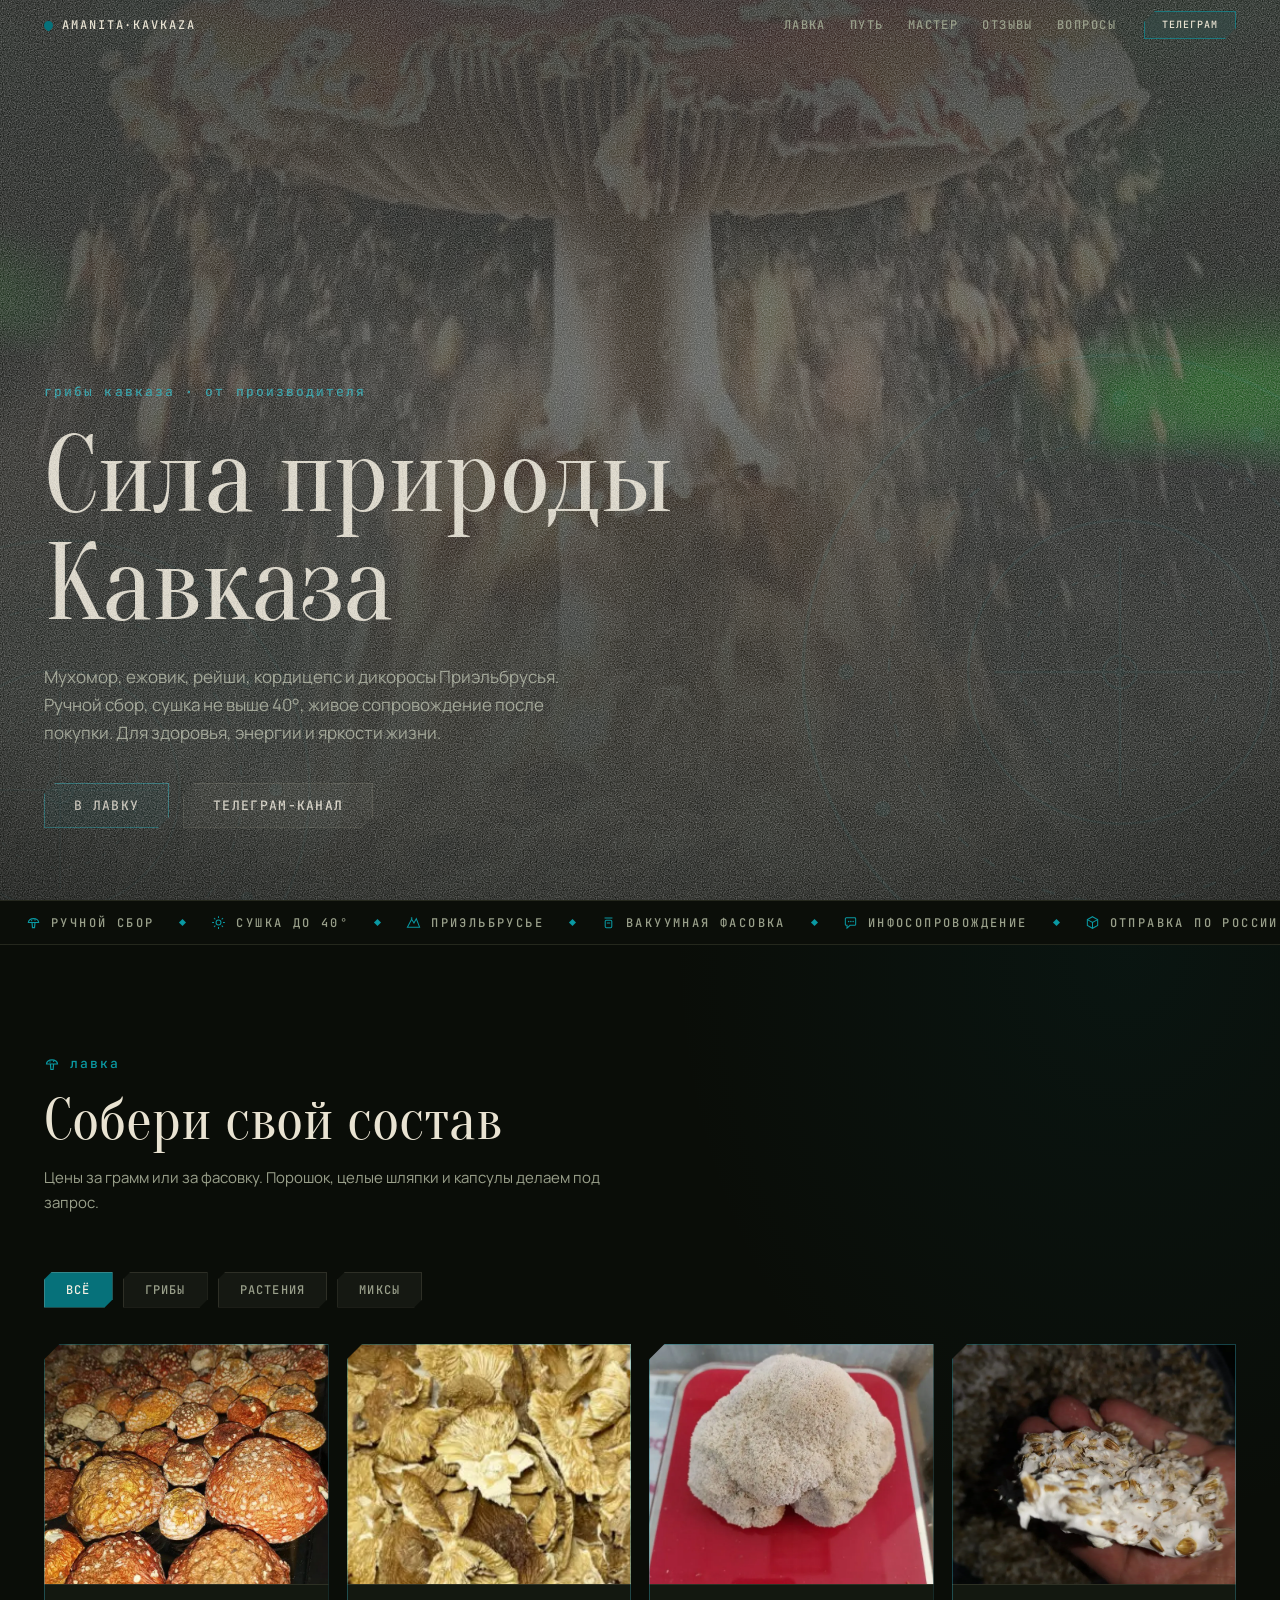
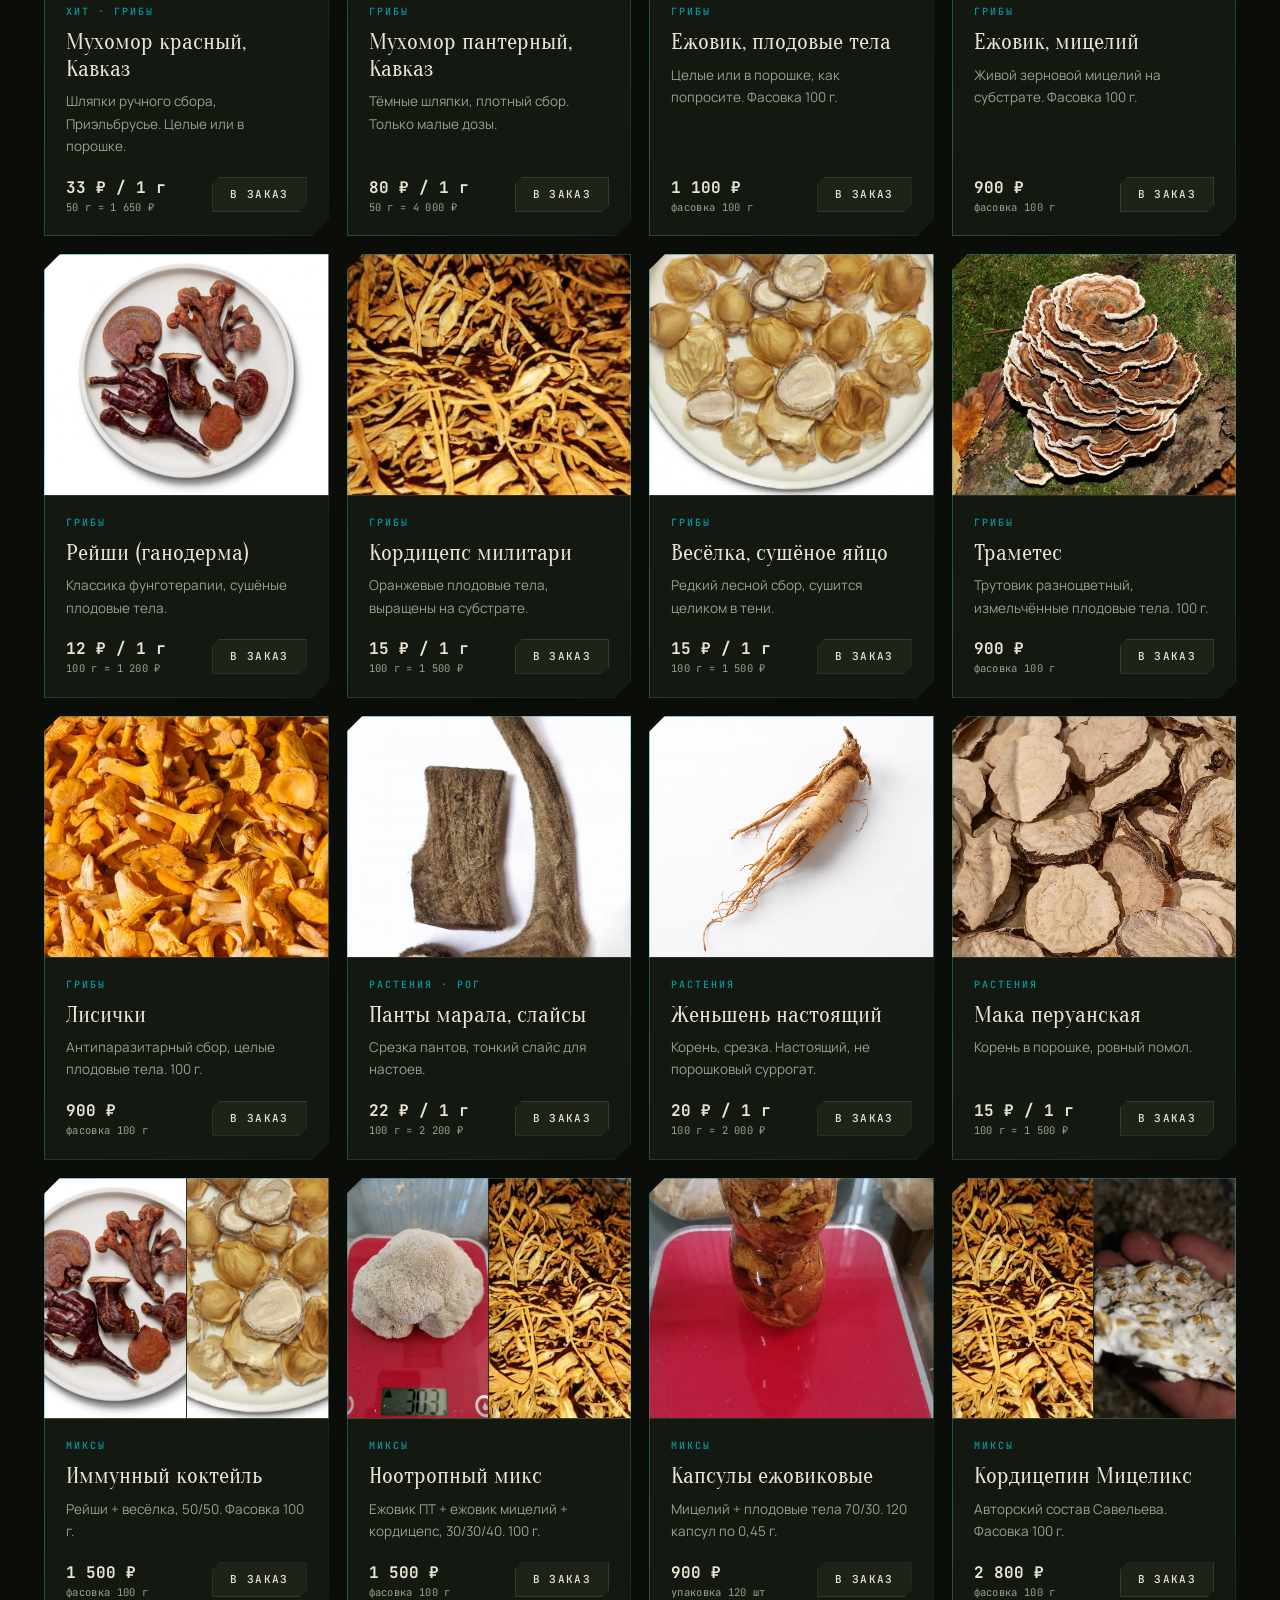
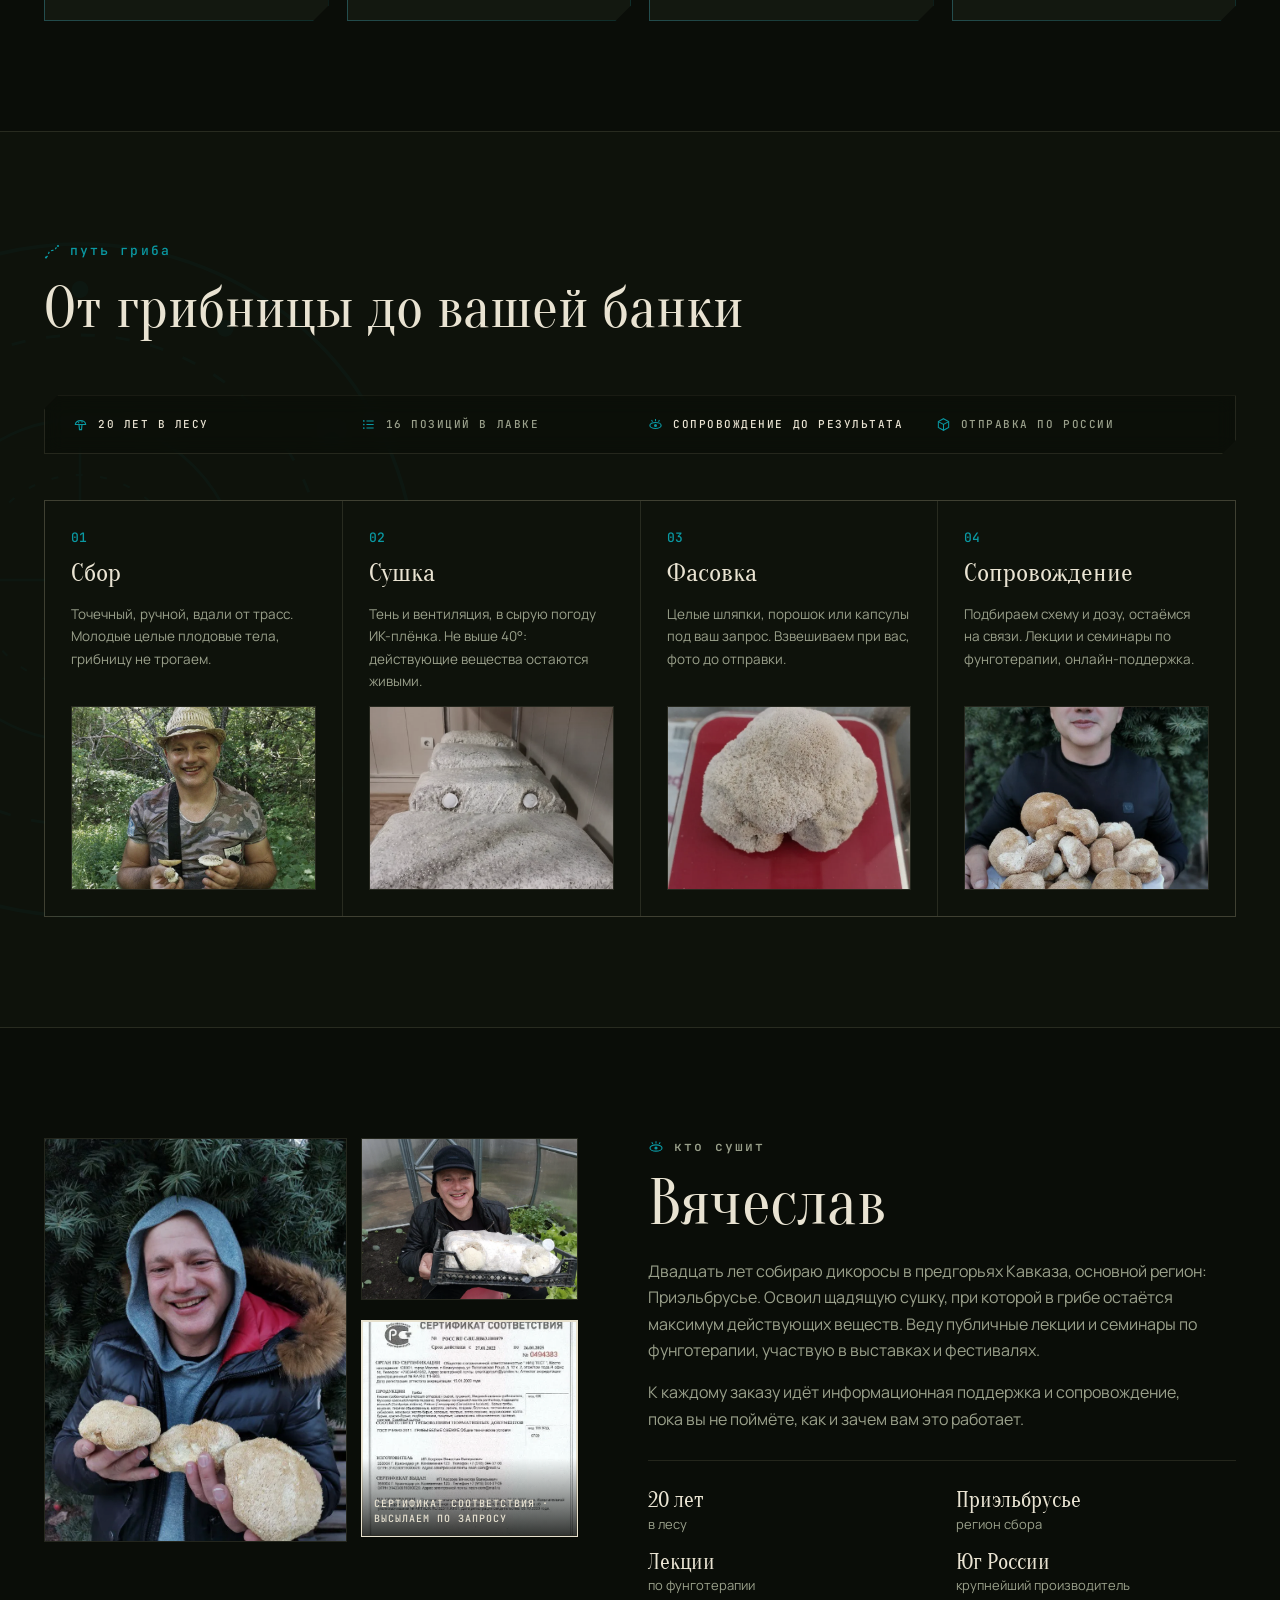
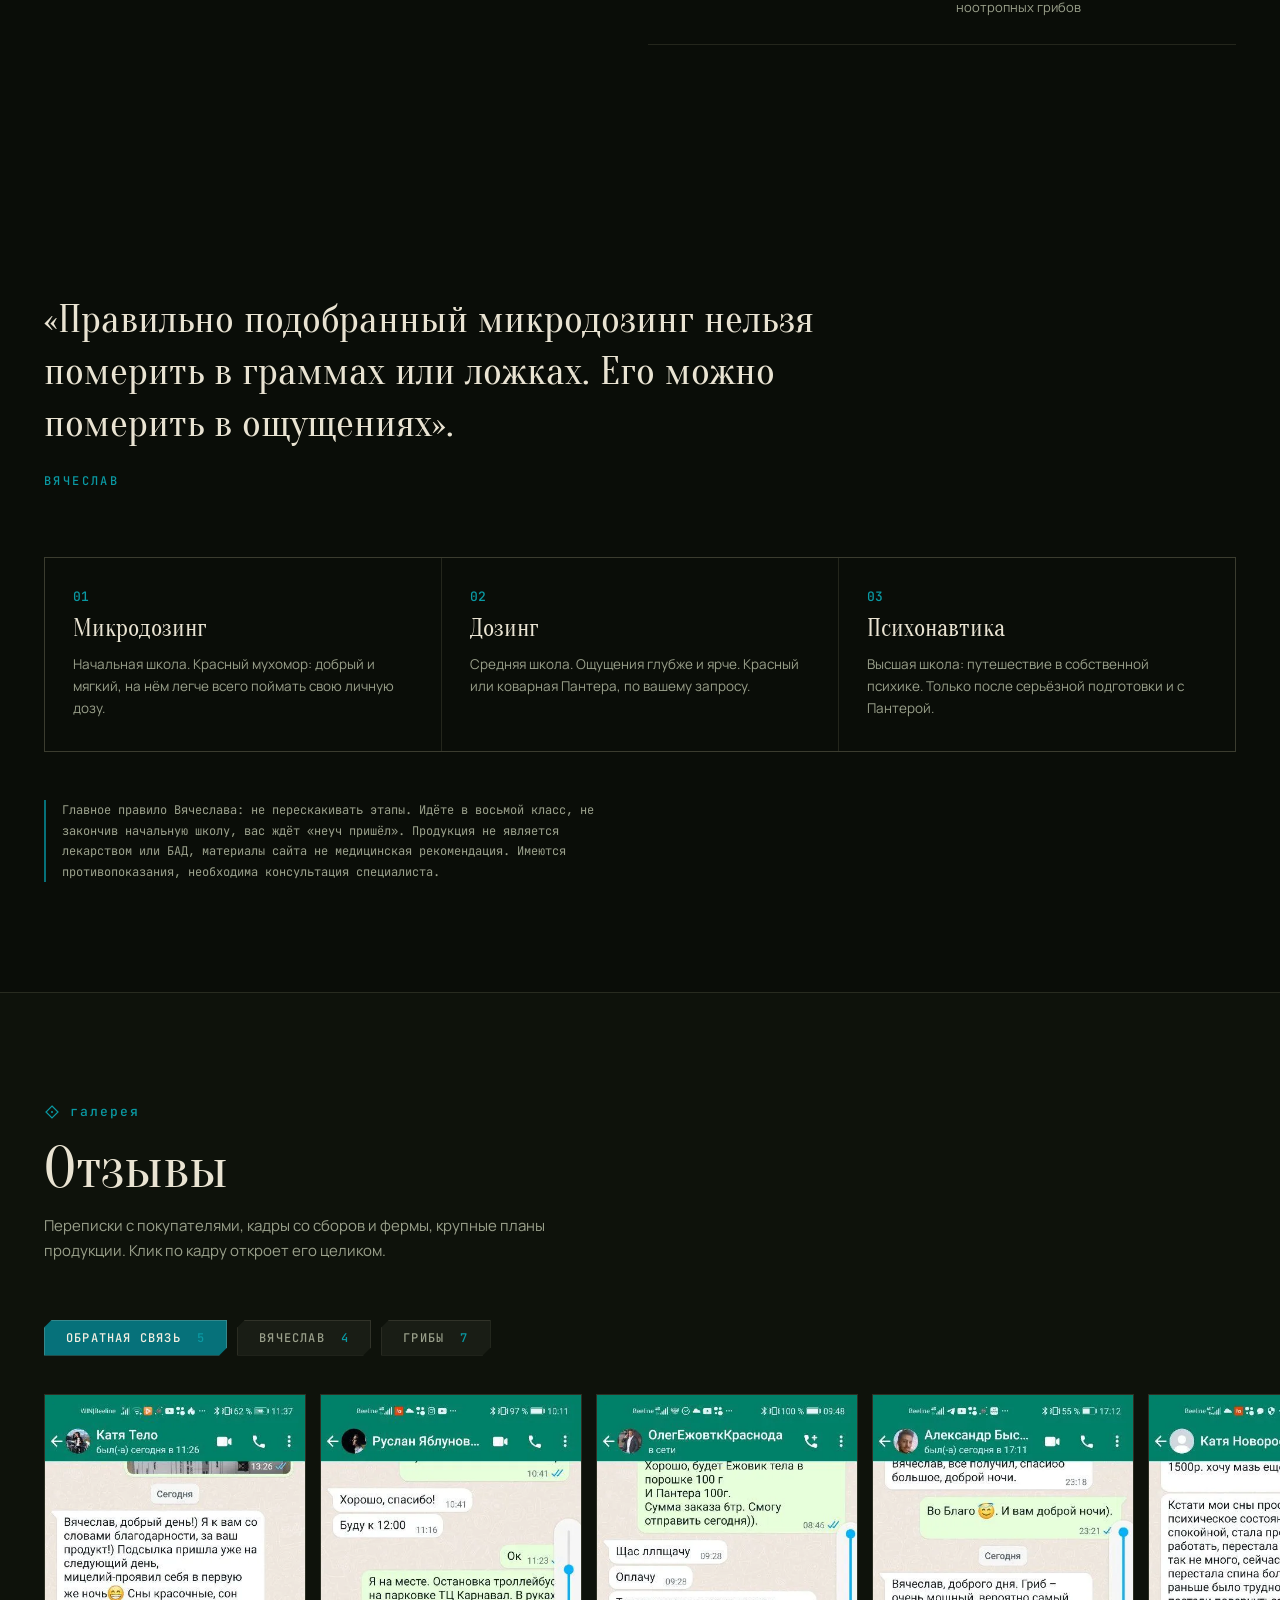
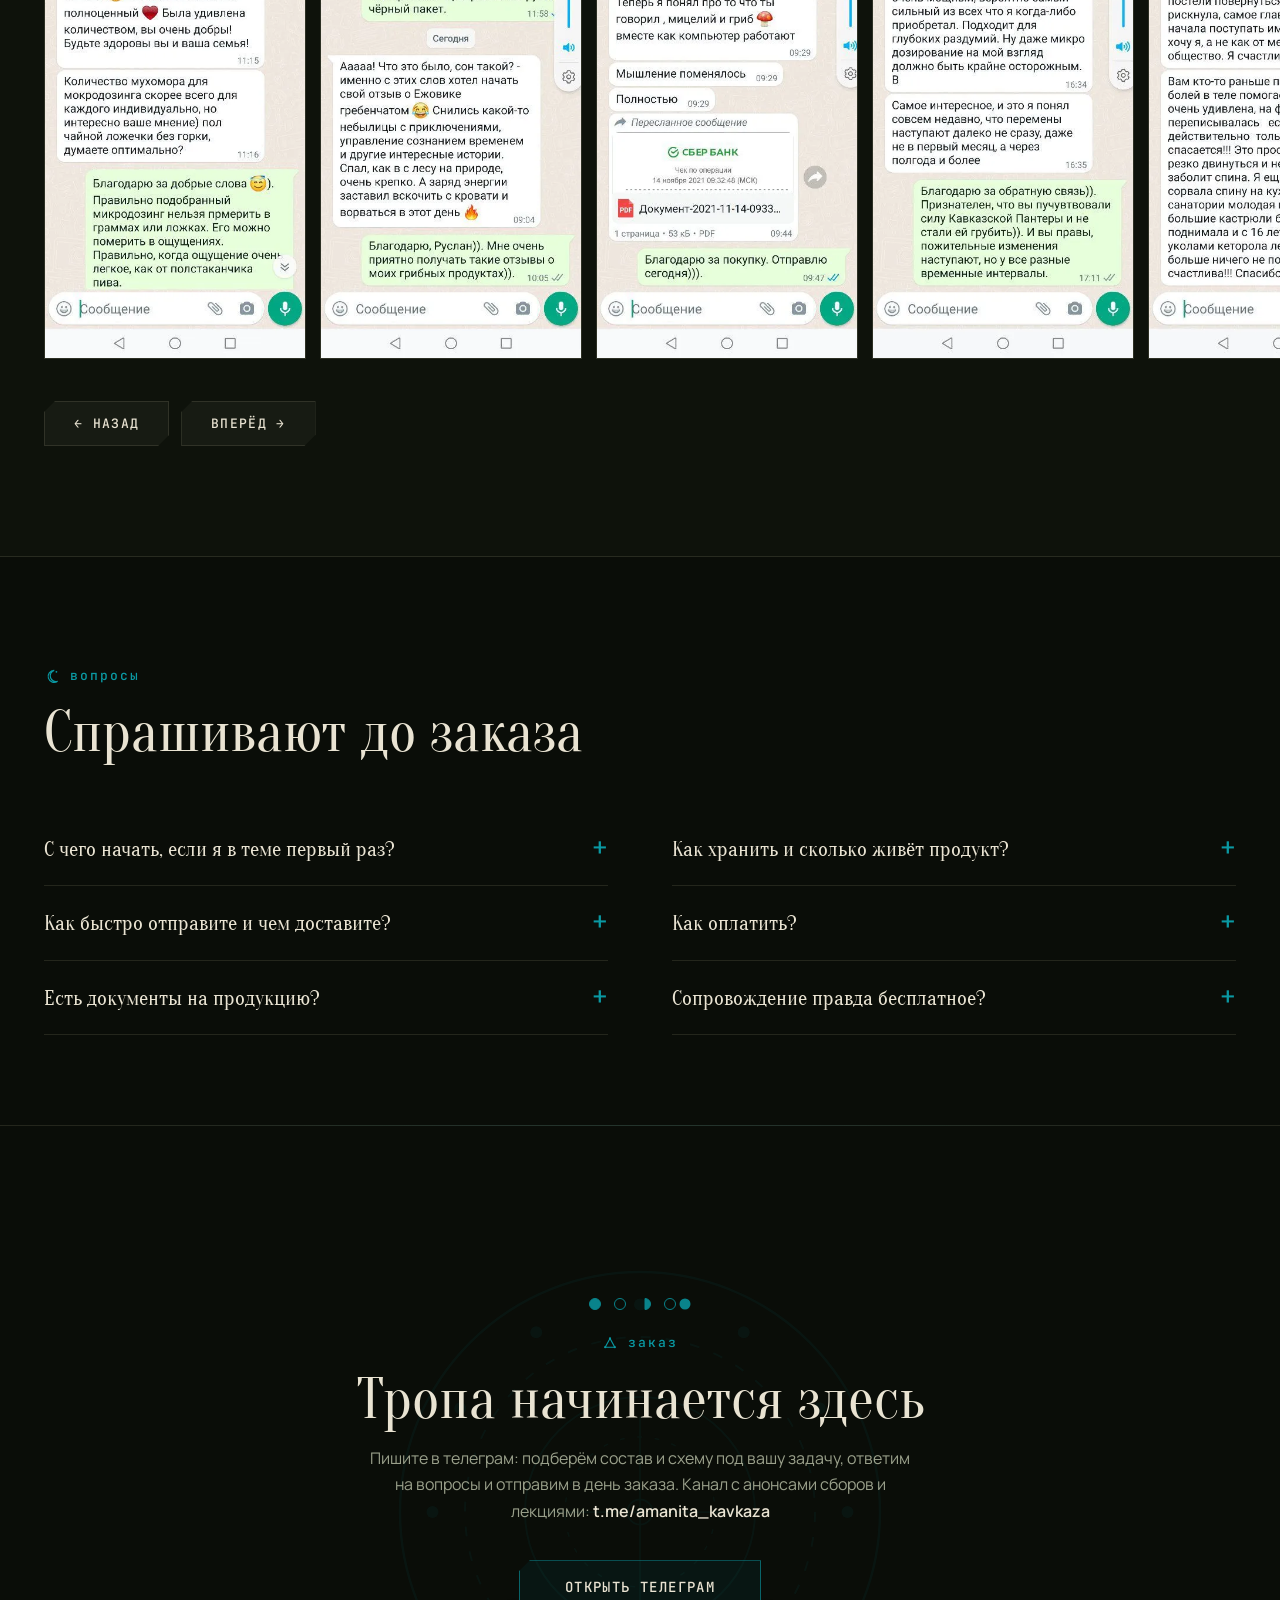
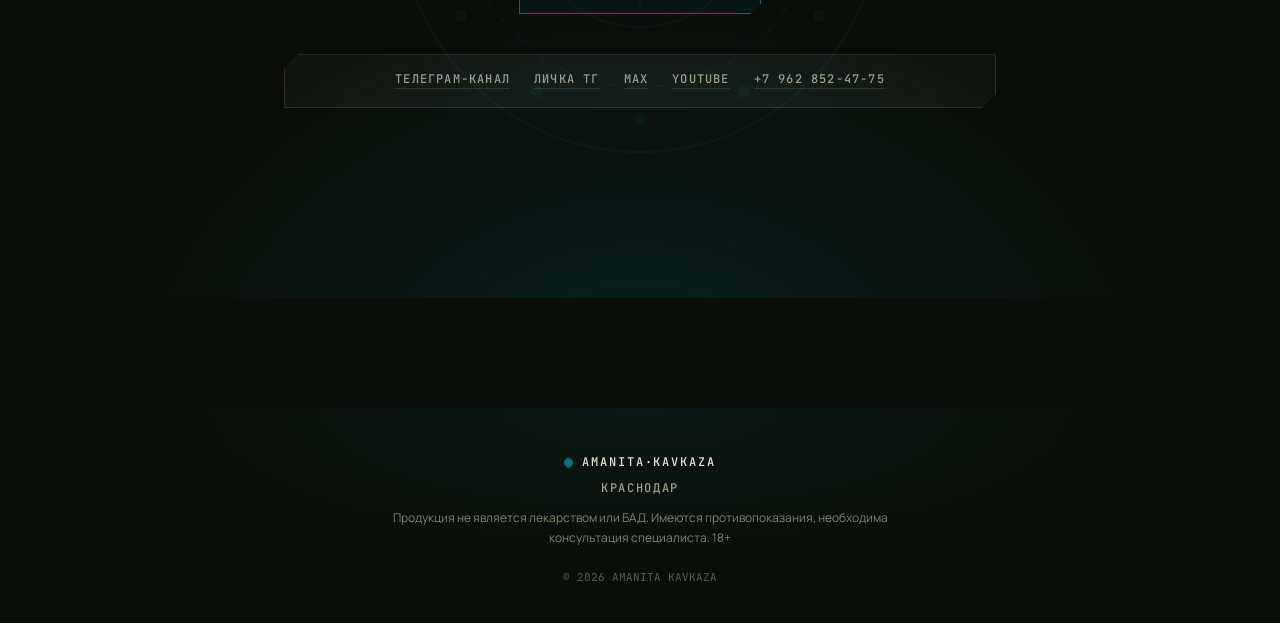
==== commit 47e3539b: "seamless footer glow, dot grain overlay" ====
--- a/index.html
+++ b/index.html
@@ -9,7 +9,7 @@
 <link rel="preconnect" href="https://fonts.googleapis.com">
 <link rel="preconnect" href="https://fonts.gstatic.com" crossorigin>
 <link href="https://fonts.googleapis.com/css2?family=Oranienbaum&family=Manrope:wght@400;500;600&family=JetBrains+Mono:wght@400;500&display=swap" rel="stylesheet">
-<link rel="stylesheet" href="assets/css/style.css?v=21">
+<link rel="stylesheet" href="assets/css/style.css?v=22">
 </head>
 <body>
 
--- a/assets/css/style.css
+++ b/assets/css/style.css
@@ -23,7 +23,7 @@
   overflow-x:hidden;
 }
 body::before{content:"";position:fixed;inset:0;z-index:45;pointer-events:none;background:radial-gradient(120% 95% at 50% 38%,transparent 58%,rgba(0,0,0,.52) 100%)}
-body::after{content:"";position:fixed;inset:0;z-index:44;pointer-events:none;opacity:.05;background-image:url("data:image/svg+xml;utf8,<svg xmlns='http://www.w3.org/2000/svg' width='140' height='140'><filter id='n'><feTurbulence type='fractalNoise' baseFrequency='.85' numOctaves='2'/><feColorMatrix type='saturate' values='0'/></filter><rect width='140' height='140' filter='url(%23n)'/></svg>")}
+body::after{content:"";position:fixed;inset:0;z-index:44;pointer-events:none;opacity:.6;background-image:radial-gradient(rgba(233,227,210,.075) 1px,transparent 1.5px),url("data:image/svg+xml;utf8,<svg xmlns='http://www.w3.org/2000/svg' width='140' height='140'><filter id='n'><feTurbulence type='fractalNoise' baseFrequency='.85' numOctaves='2'/><feColorMatrix type='saturate' values='0'/></filter><rect width='140' height='140' filter='url(%23n)'/></svg>");background-size:26px 26px,140px 140px}
 img{display:block;max-width:100%}
 a{color:inherit;text-decoration:none}
 button{font:inherit;color:inherit;background:none;border:0;cursor:pointer}
@@ -202,7 +202,7 @@
 .faq-cta .kicon{color:var(--acc2)}
 .faq-cta .wrap{position:relative}
 
-.ftr{border-top:1px solid var(--line);padding:56px 0 40px;background:var(--bg)}
+.ftr{padding:48px 0 40px;background:radial-gradient(70% 130% at 50% 0%,rgba(6,113,122,.13) 0%,transparent 55%)}
 .ftr-in{display:grid;gap:14px;justify-items:center;text-align:center}
 .ftr-geo{font:500 12px/1 var(--mono);letter-spacing:.14em;text-transform:uppercase;color:var(--dim)}
 .cta-links{position:relative;display:flex;gap:10px 24px;flex-wrap:wrap;justify-content:center;margin-top:40px;padding:18px 30px;background:rgba(233,227,210,.045);border:1px solid var(--line);-webkit-backdrop-filter:blur(14px);backdrop-filter:blur(14px);clip-path:polygon(14px 0,100% 0,100% calc(100% - 14px),calc(100% - 14px) 100%,0 100%,0 14px)}
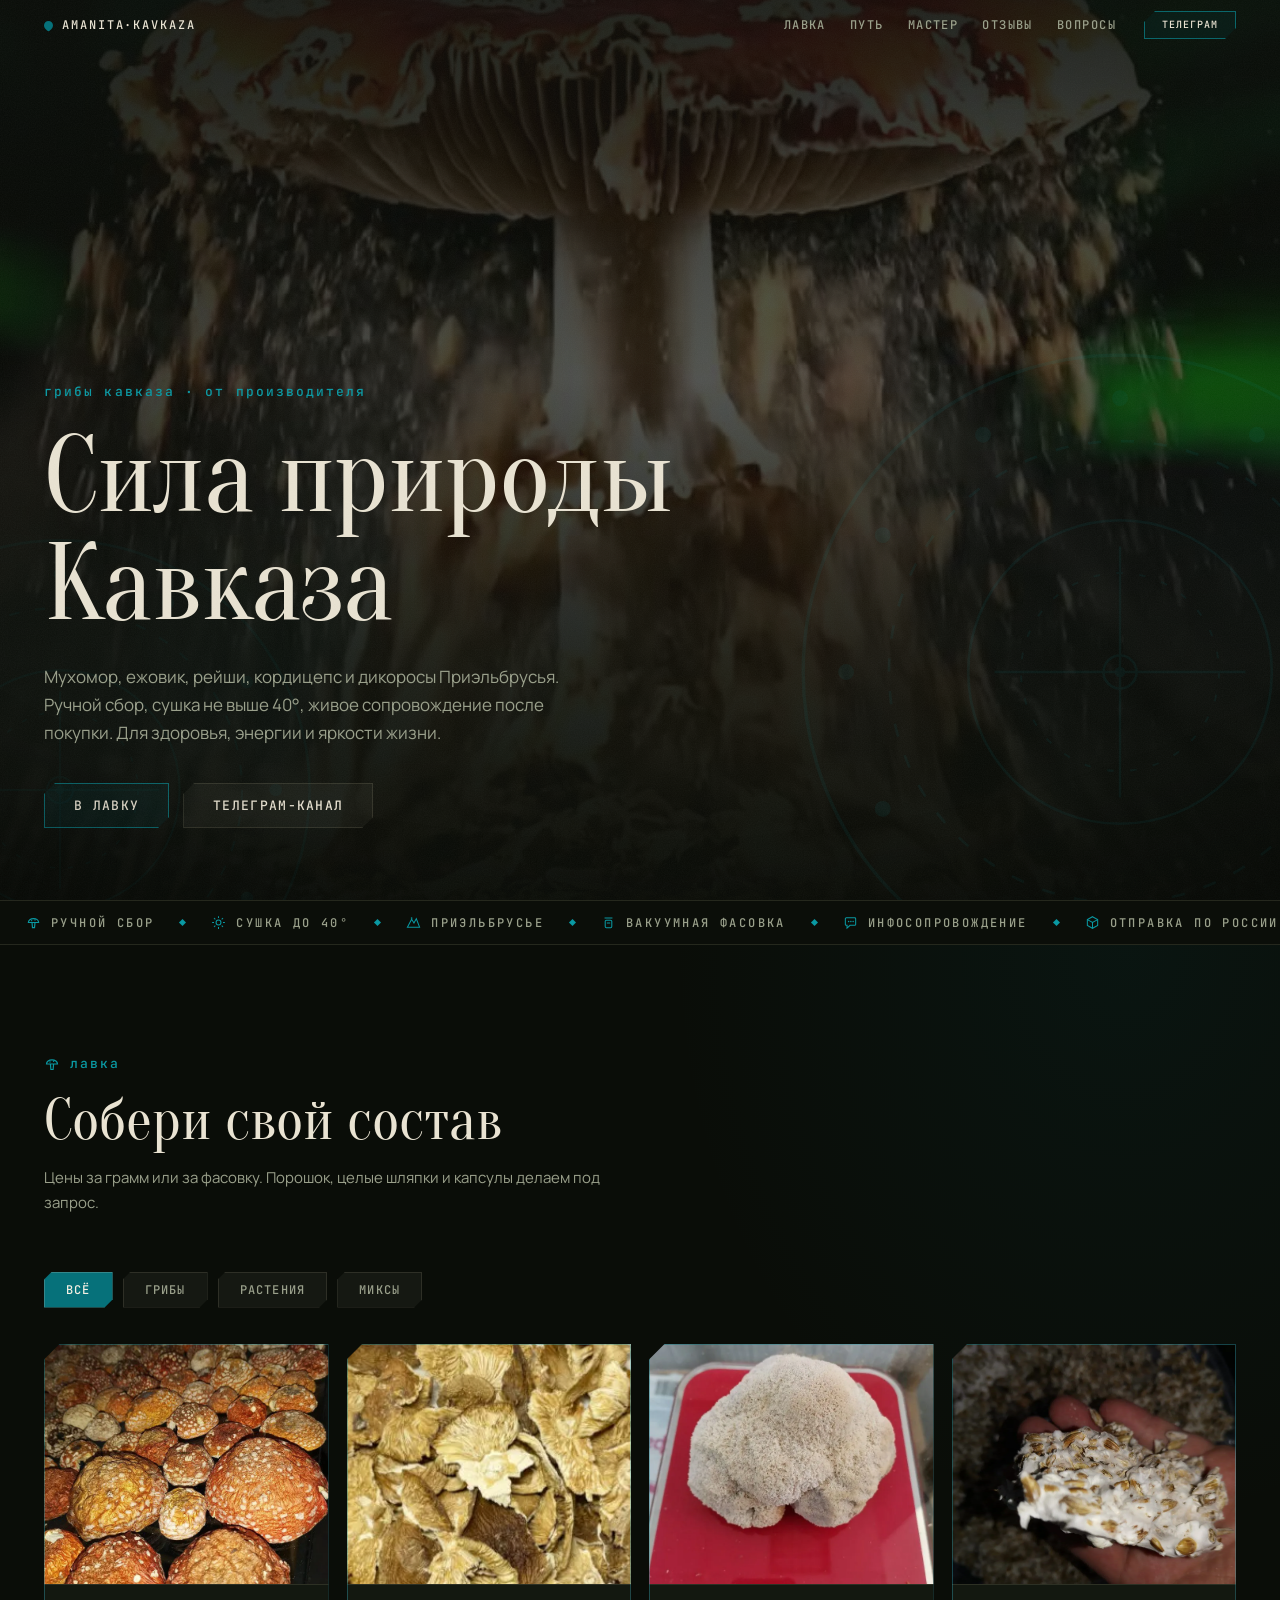
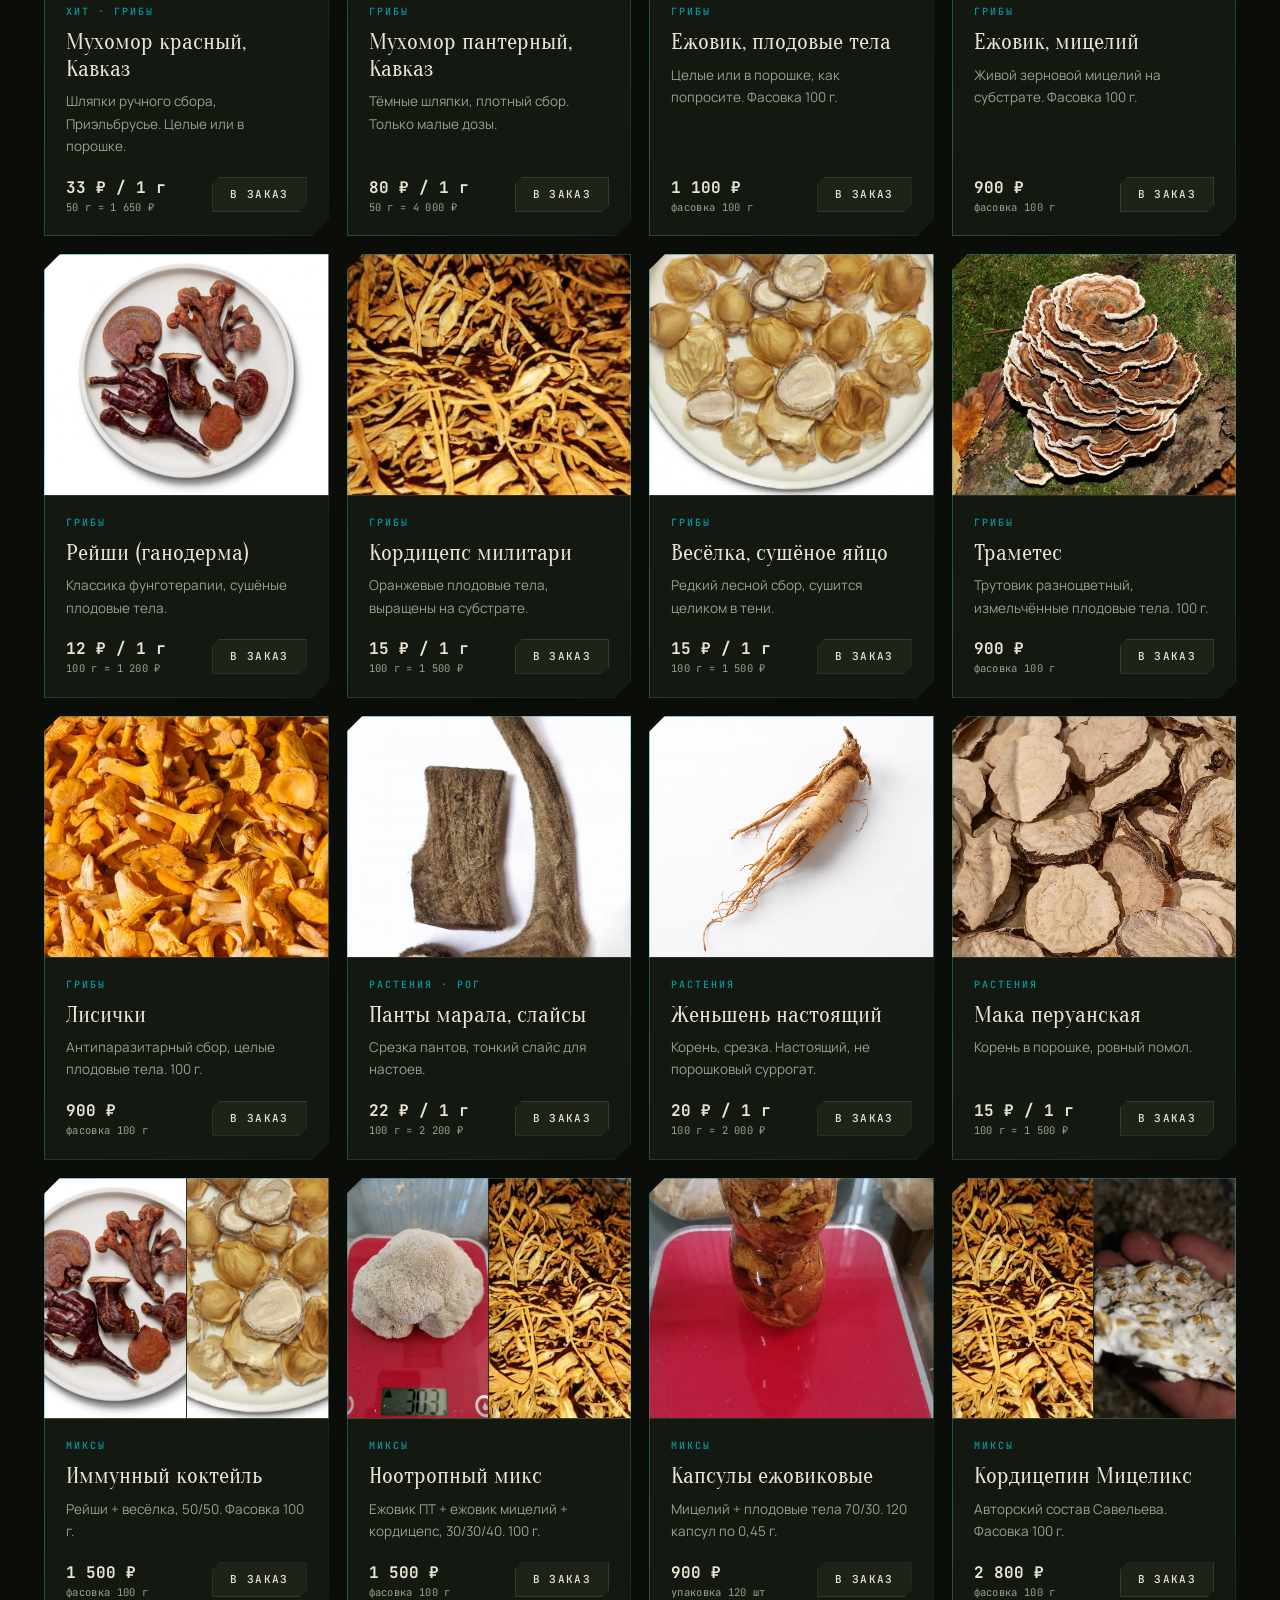
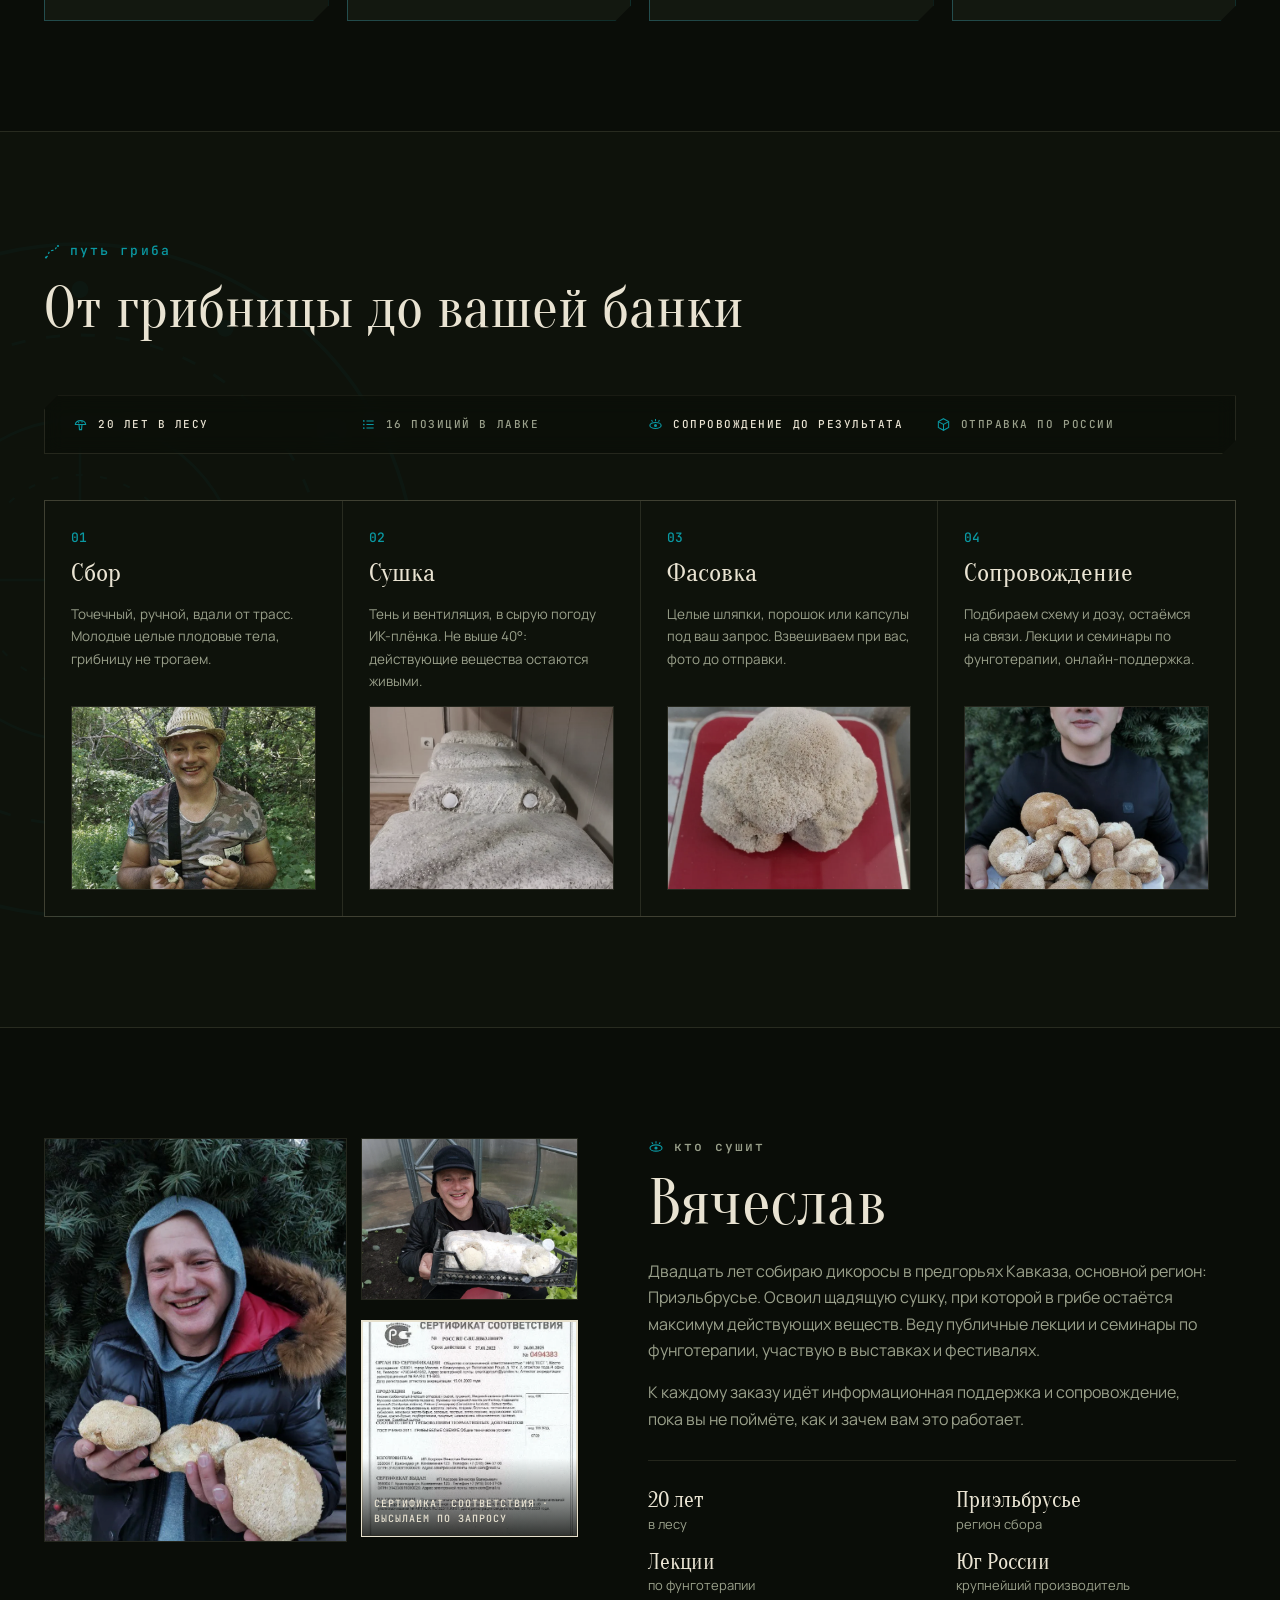
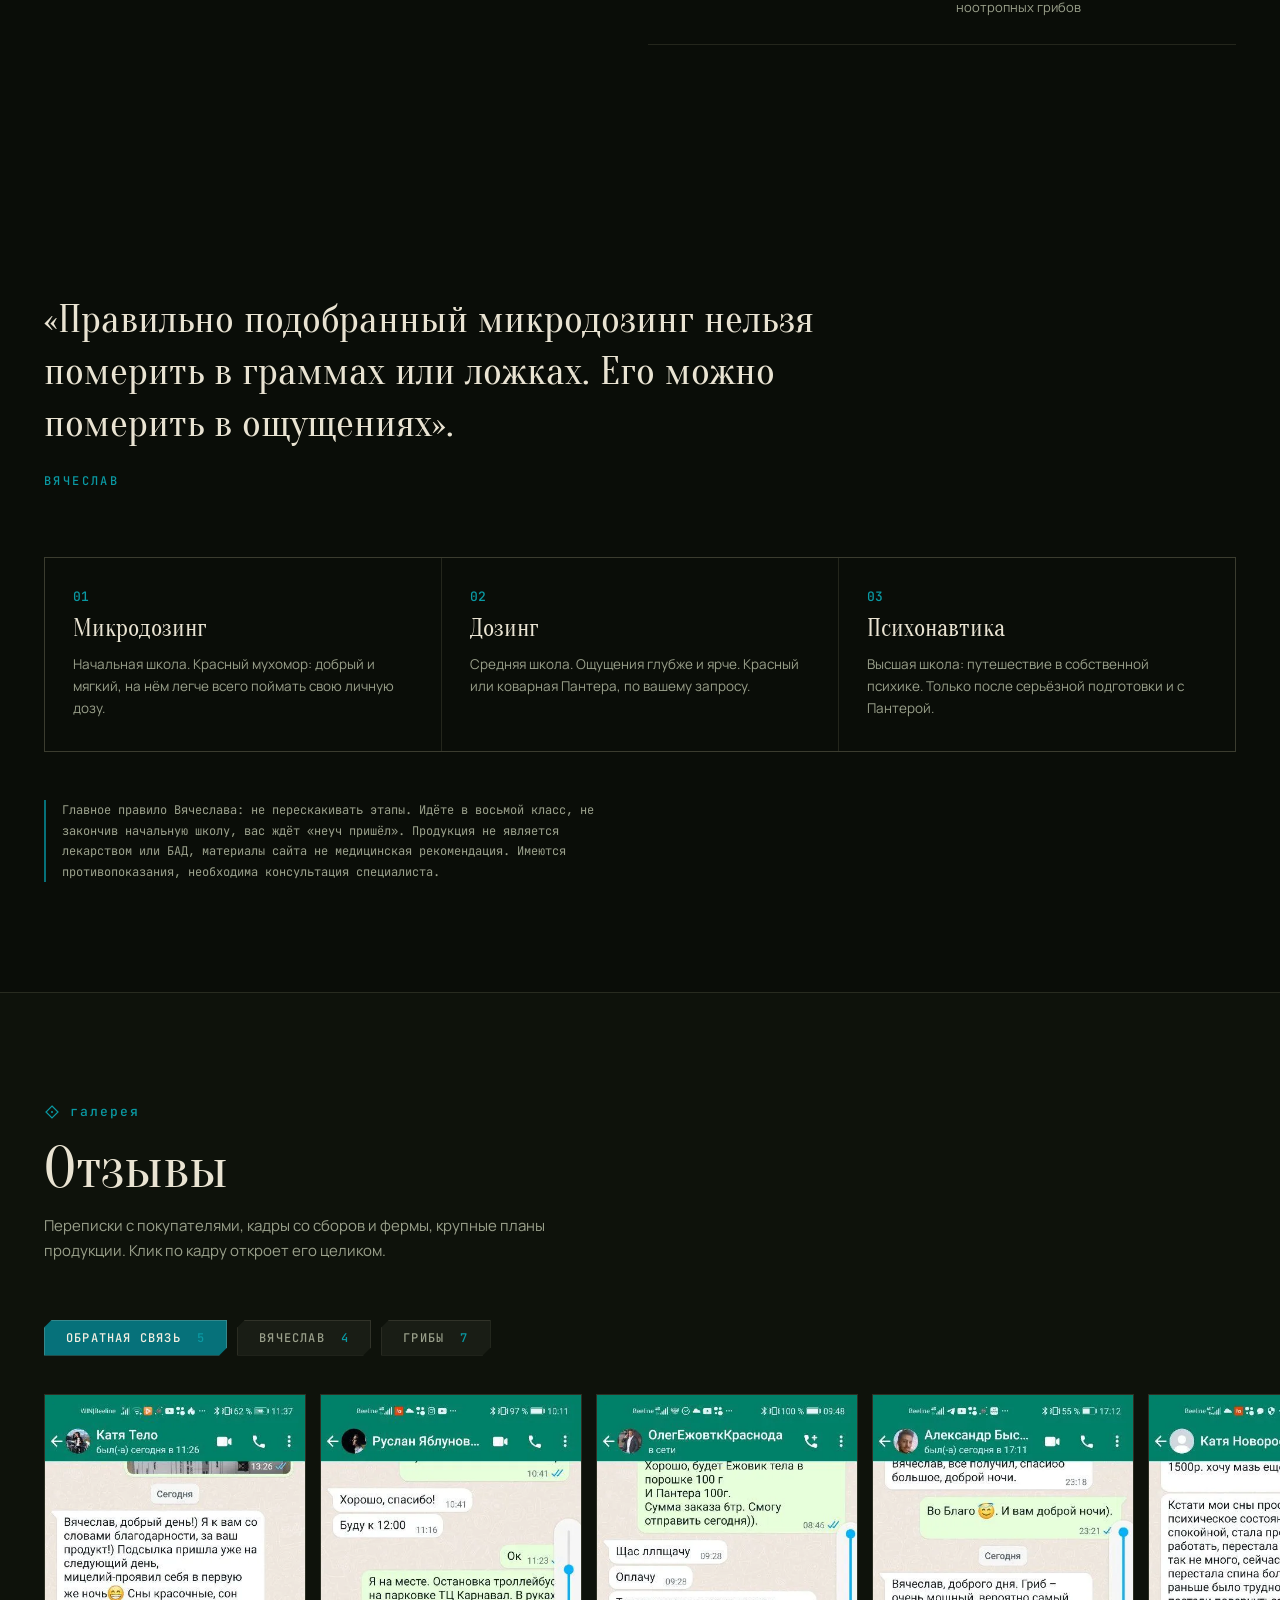
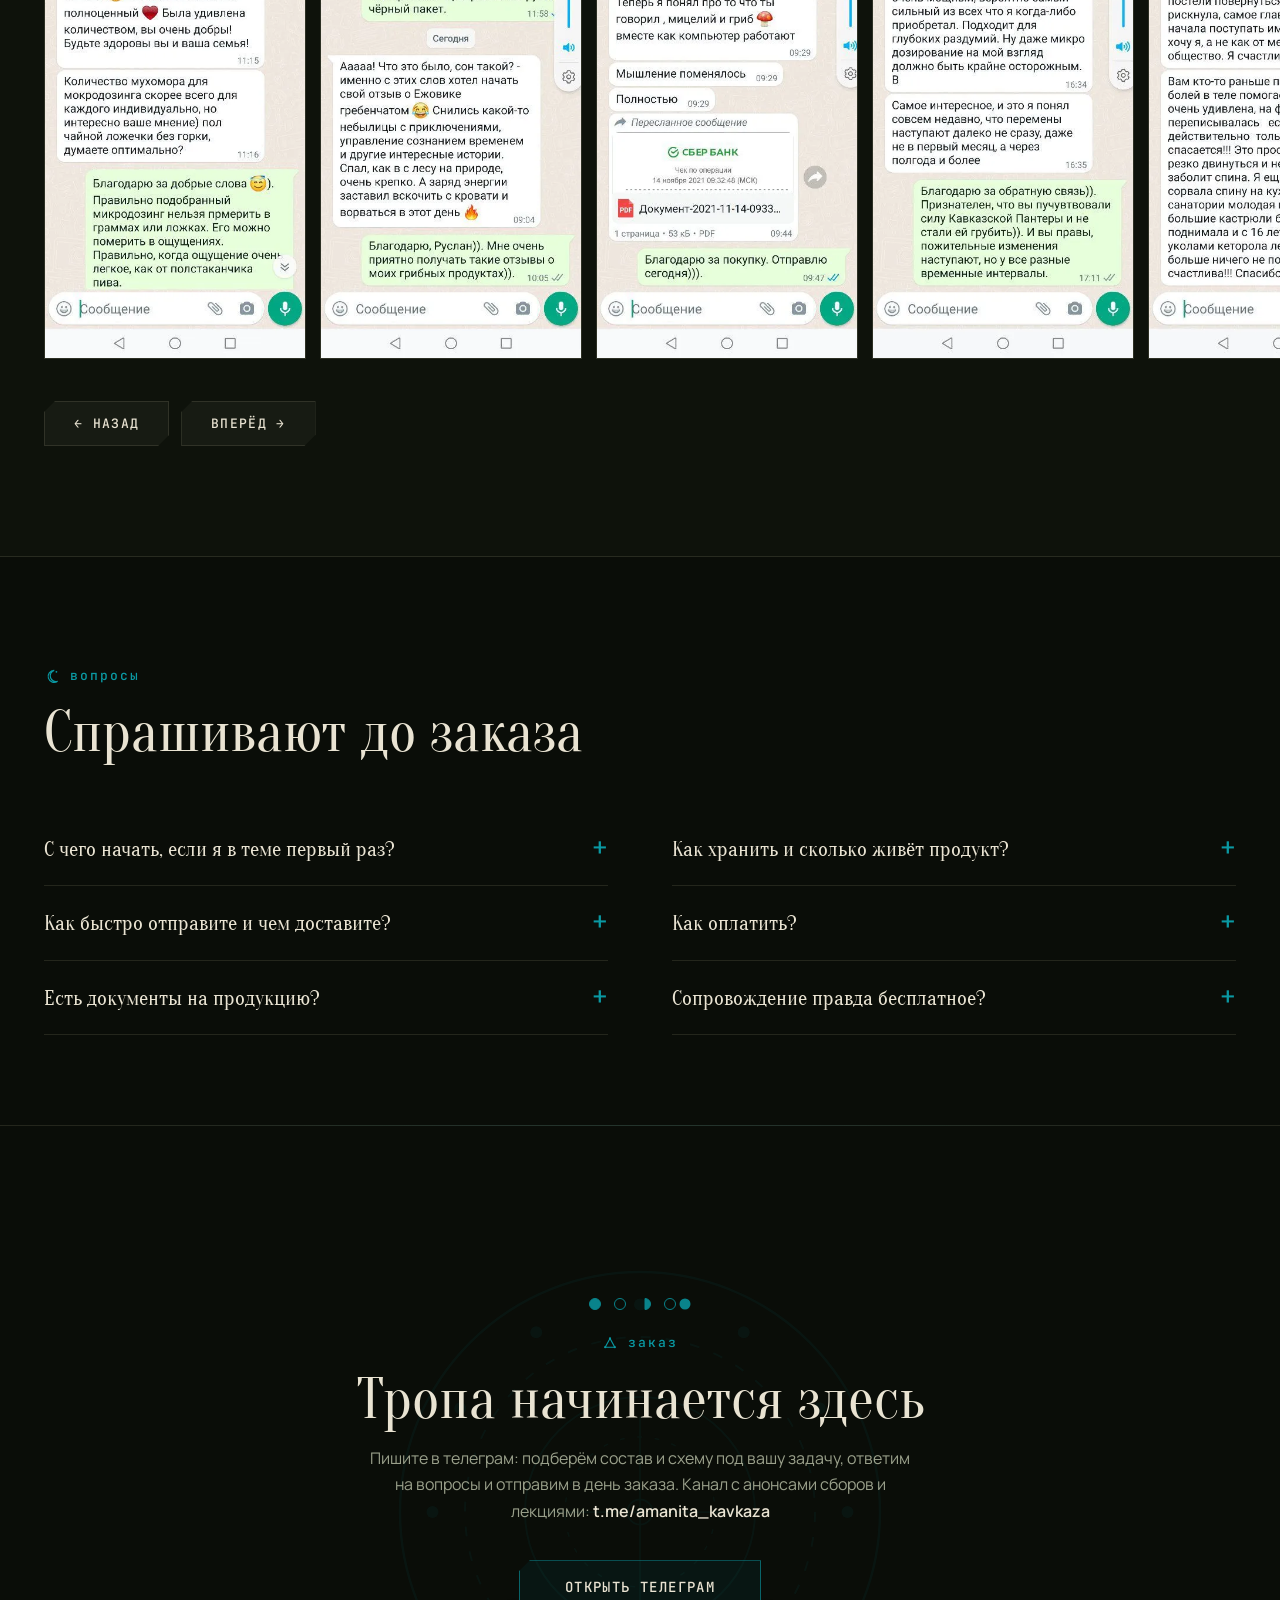
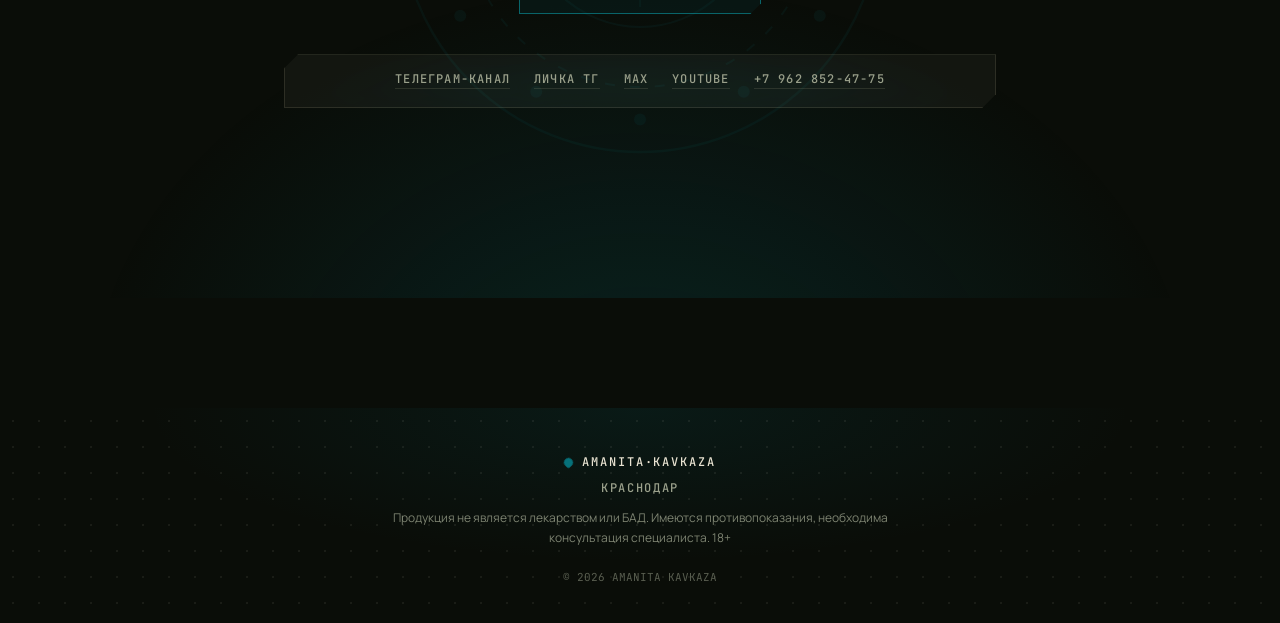
==== commit 42a996e7: "dot grain footer only, clean body background" ====
--- a/index.html
+++ b/index.html
@@ -9,7 +9,7 @@
 <link rel="preconnect" href="https://fonts.googleapis.com">
 <link rel="preconnect" href="https://fonts.gstatic.com" crossorigin>
 <link href="https://fonts.googleapis.com/css2?family=Oranienbaum&family=Manrope:wght@400;500;600&family=JetBrains+Mono:wght@400;500&display=swap" rel="stylesheet">
-<link rel="stylesheet" href="assets/css/style.css?v=22">
+<link rel="stylesheet" href="assets/css/style.css?v=23">
 </head>
 <body>
 
--- a/assets/css/style.css
+++ b/assets/css/style.css
@@ -23,7 +23,7 @@
   overflow-x:hidden;
 }
 body::before{content:"";position:fixed;inset:0;z-index:45;pointer-events:none;background:radial-gradient(120% 95% at 50% 38%,transparent 58%,rgba(0,0,0,.52) 100%)}
-body::after{content:"";position:fixed;inset:0;z-index:44;pointer-events:none;opacity:.6;background-image:radial-gradient(rgba(233,227,210,.075) 1px,transparent 1.5px),url("data:image/svg+xml;utf8,<svg xmlns='http://www.w3.org/2000/svg' width='140' height='140'><filter id='n'><feTurbulence type='fractalNoise' baseFrequency='.85' numOctaves='2'/><feColorMatrix type='saturate' values='0'/></filter><rect width='140' height='140' filter='url(%23n)'/></svg>");background-size:26px 26px,140px 140px}
+body::after{content:"";position:fixed;inset:0;z-index:44;pointer-events:none;opacity:.05;background-image:url("data:image/svg+xml;utf8,<svg xmlns='http://www.w3.org/2000/svg' width='140' height='140'><filter id='n'><feTurbulence type='fractalNoise' baseFrequency='.85' numOctaves='2'/><feColorMatrix type='saturate' values='0'/></filter><rect width='140' height='140' filter='url(%23n)'/></svg>")}
 img{display:block;max-width:100%}
 a{color:inherit;text-decoration:none}
 button{font:inherit;color:inherit;background:none;border:0;cursor:pointer}
@@ -202,7 +202,7 @@
 .faq-cta .kicon{color:var(--acc2)}
 .faq-cta .wrap{position:relative}
 
-.ftr{padding:48px 0 40px;background:radial-gradient(70% 130% at 50% 0%,rgba(6,113,122,.13) 0%,transparent 55%)}
+.ftr{padding:48px 0 40px;background-image:radial-gradient(rgba(233,227,210,.075) 1px,transparent 1.5px),radial-gradient(70% 130% at 50% 0%,rgba(6,113,122,.13) 0%,transparent 55%);background-size:26px 26px,100% 100%}
 .ftr-in{display:grid;gap:14px;justify-items:center;text-align:center}
 .ftr-geo{font:500 12px/1 var(--mono);letter-spacing:.14em;text-transform:uppercase;color:var(--dim)}
 .cta-links{position:relative;display:flex;gap:10px 24px;flex-wrap:wrap;justify-content:center;margin-top:40px;padding:18px 30px;background:rgba(233,227,210,.045);border:1px solid var(--line);-webkit-backdrop-filter:blur(14px);backdrop-filter:blur(14px);clip-path:polygon(14px 0,100% 0,100% calc(100% - 14px),calc(100% - 14px) 100%,0 100%,0 14px)}
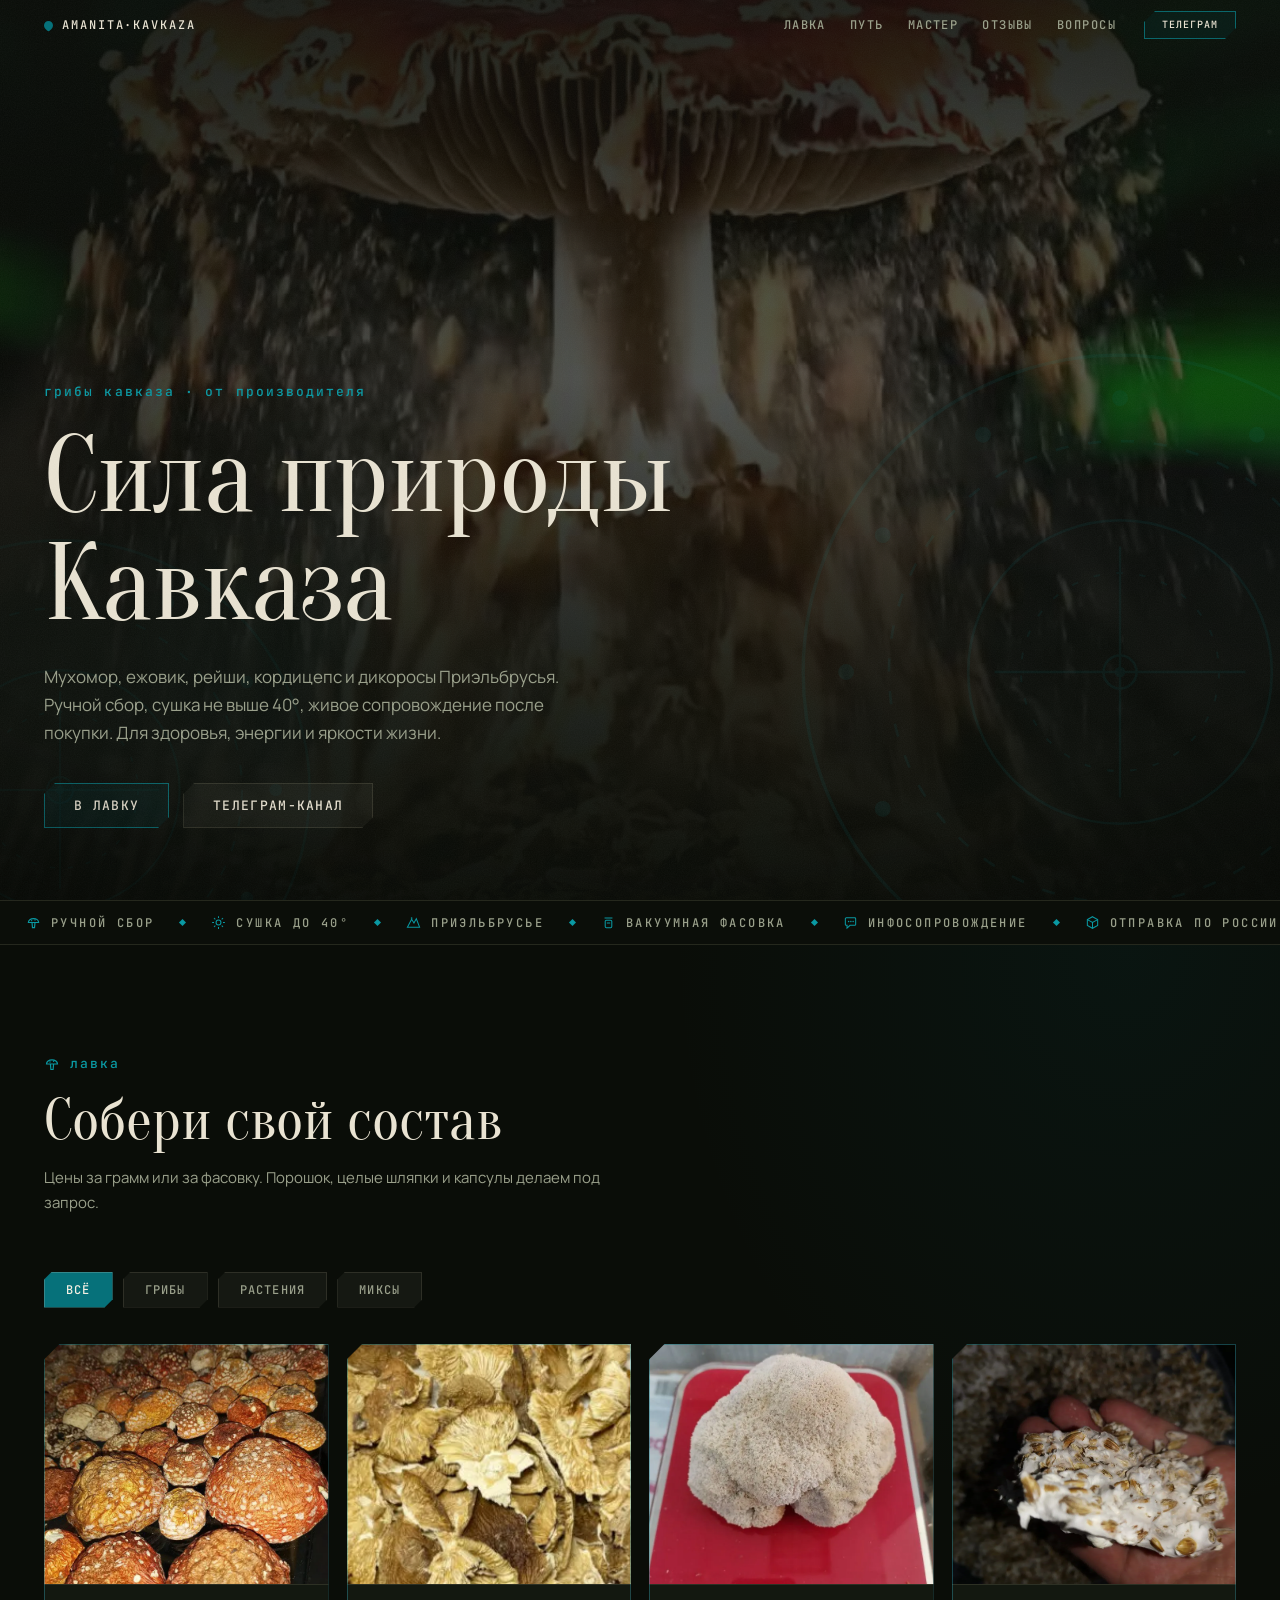
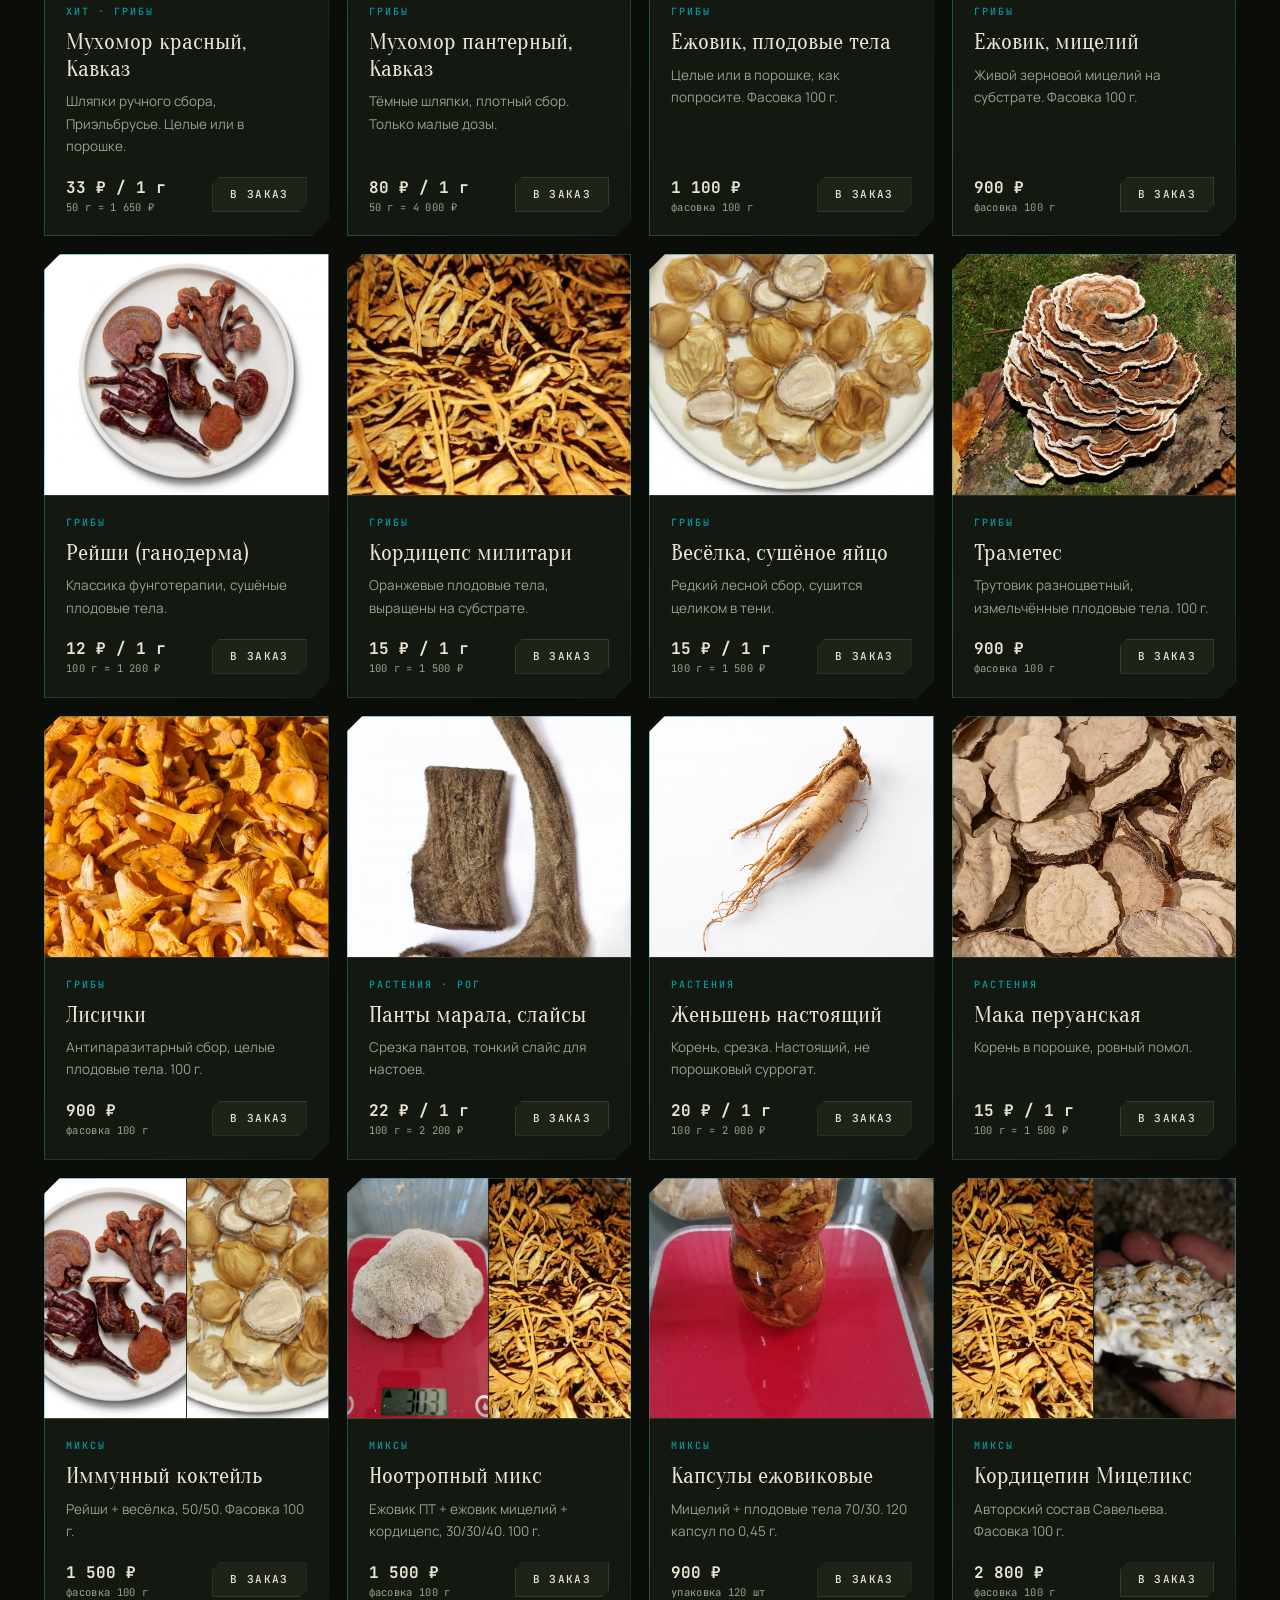
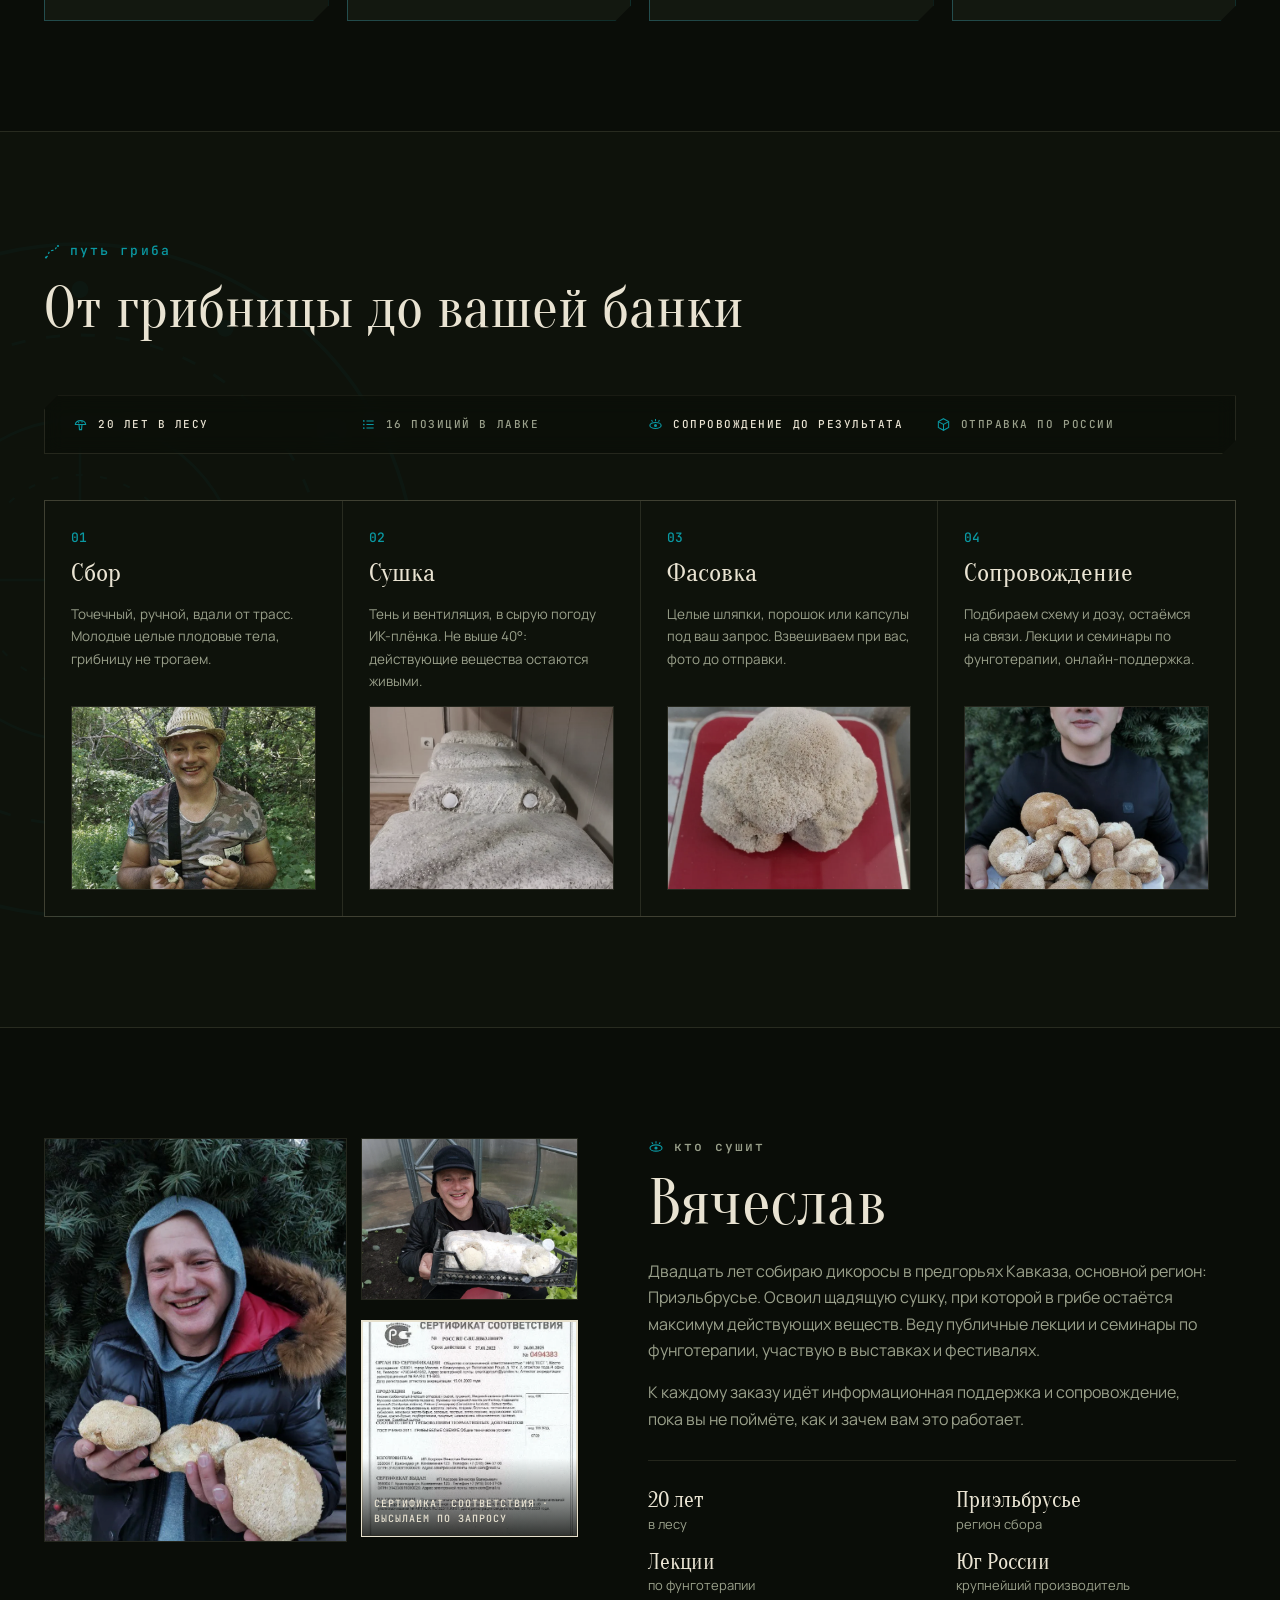
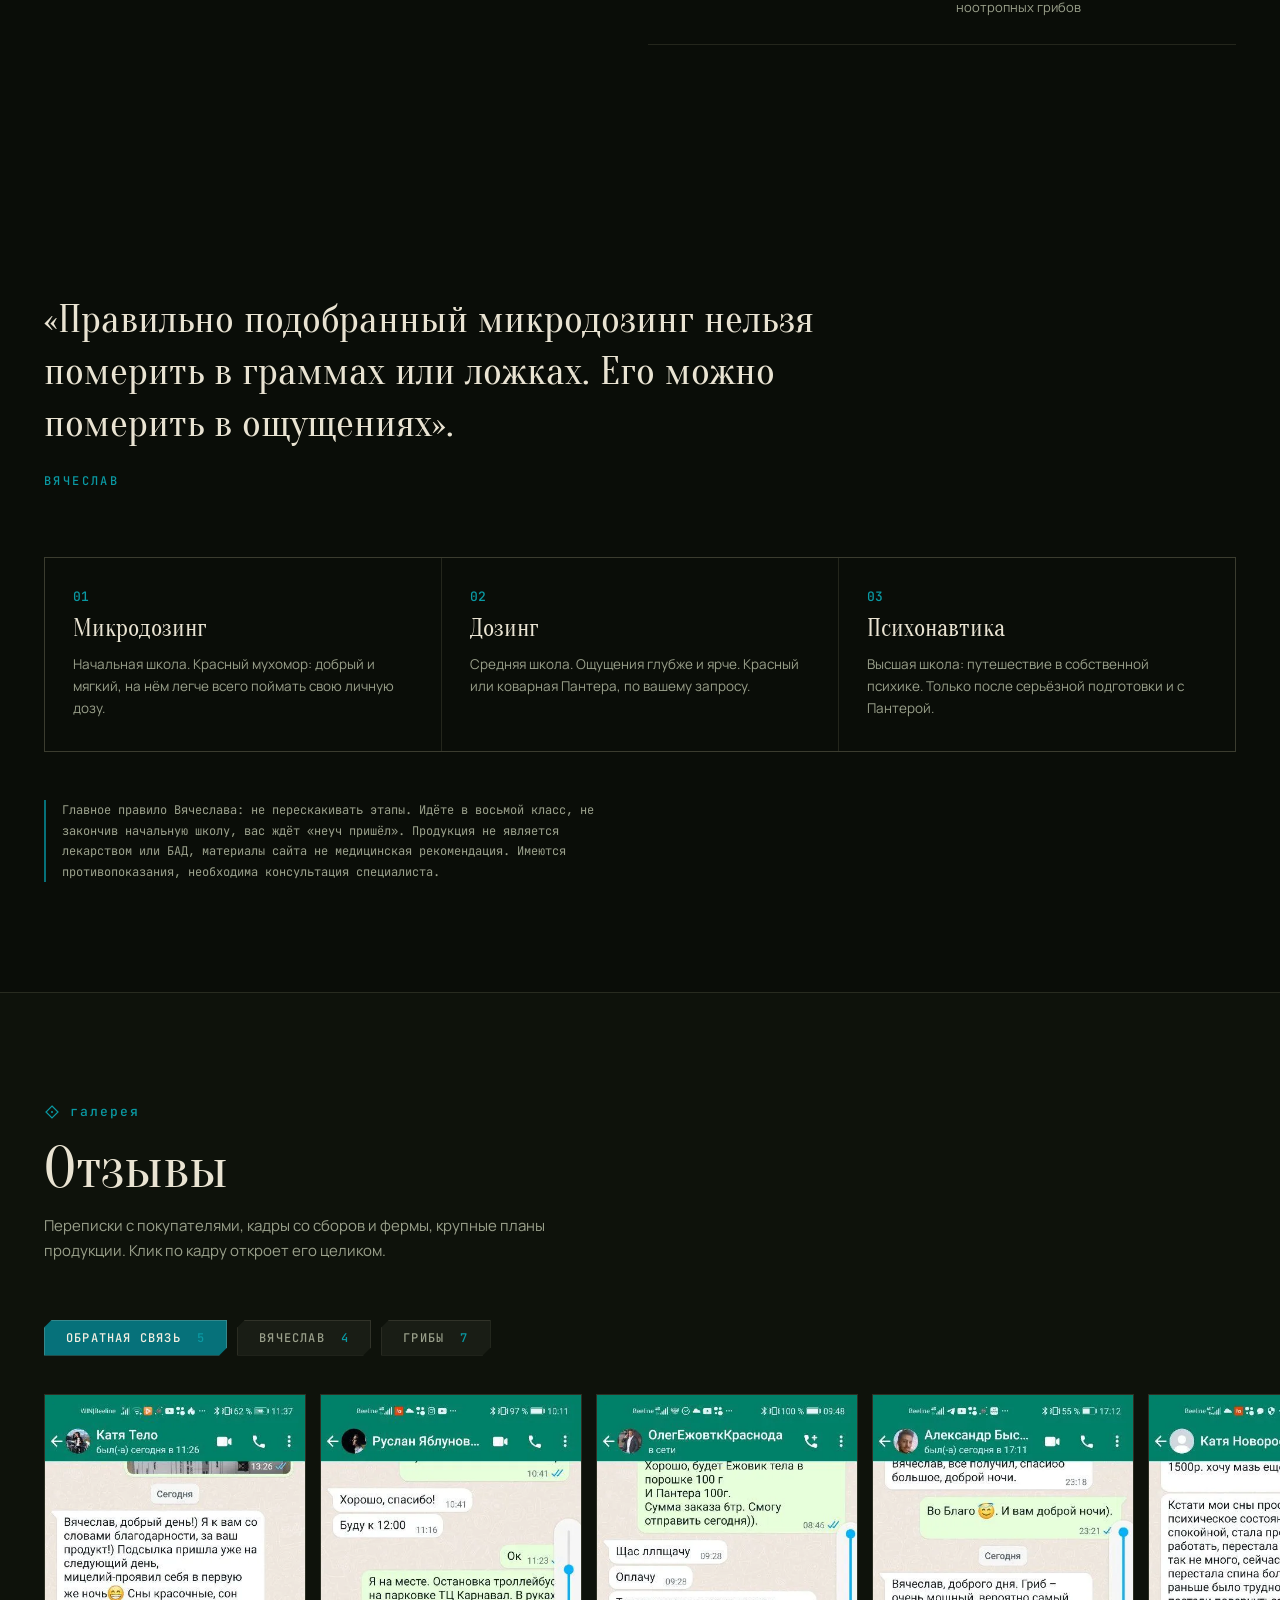
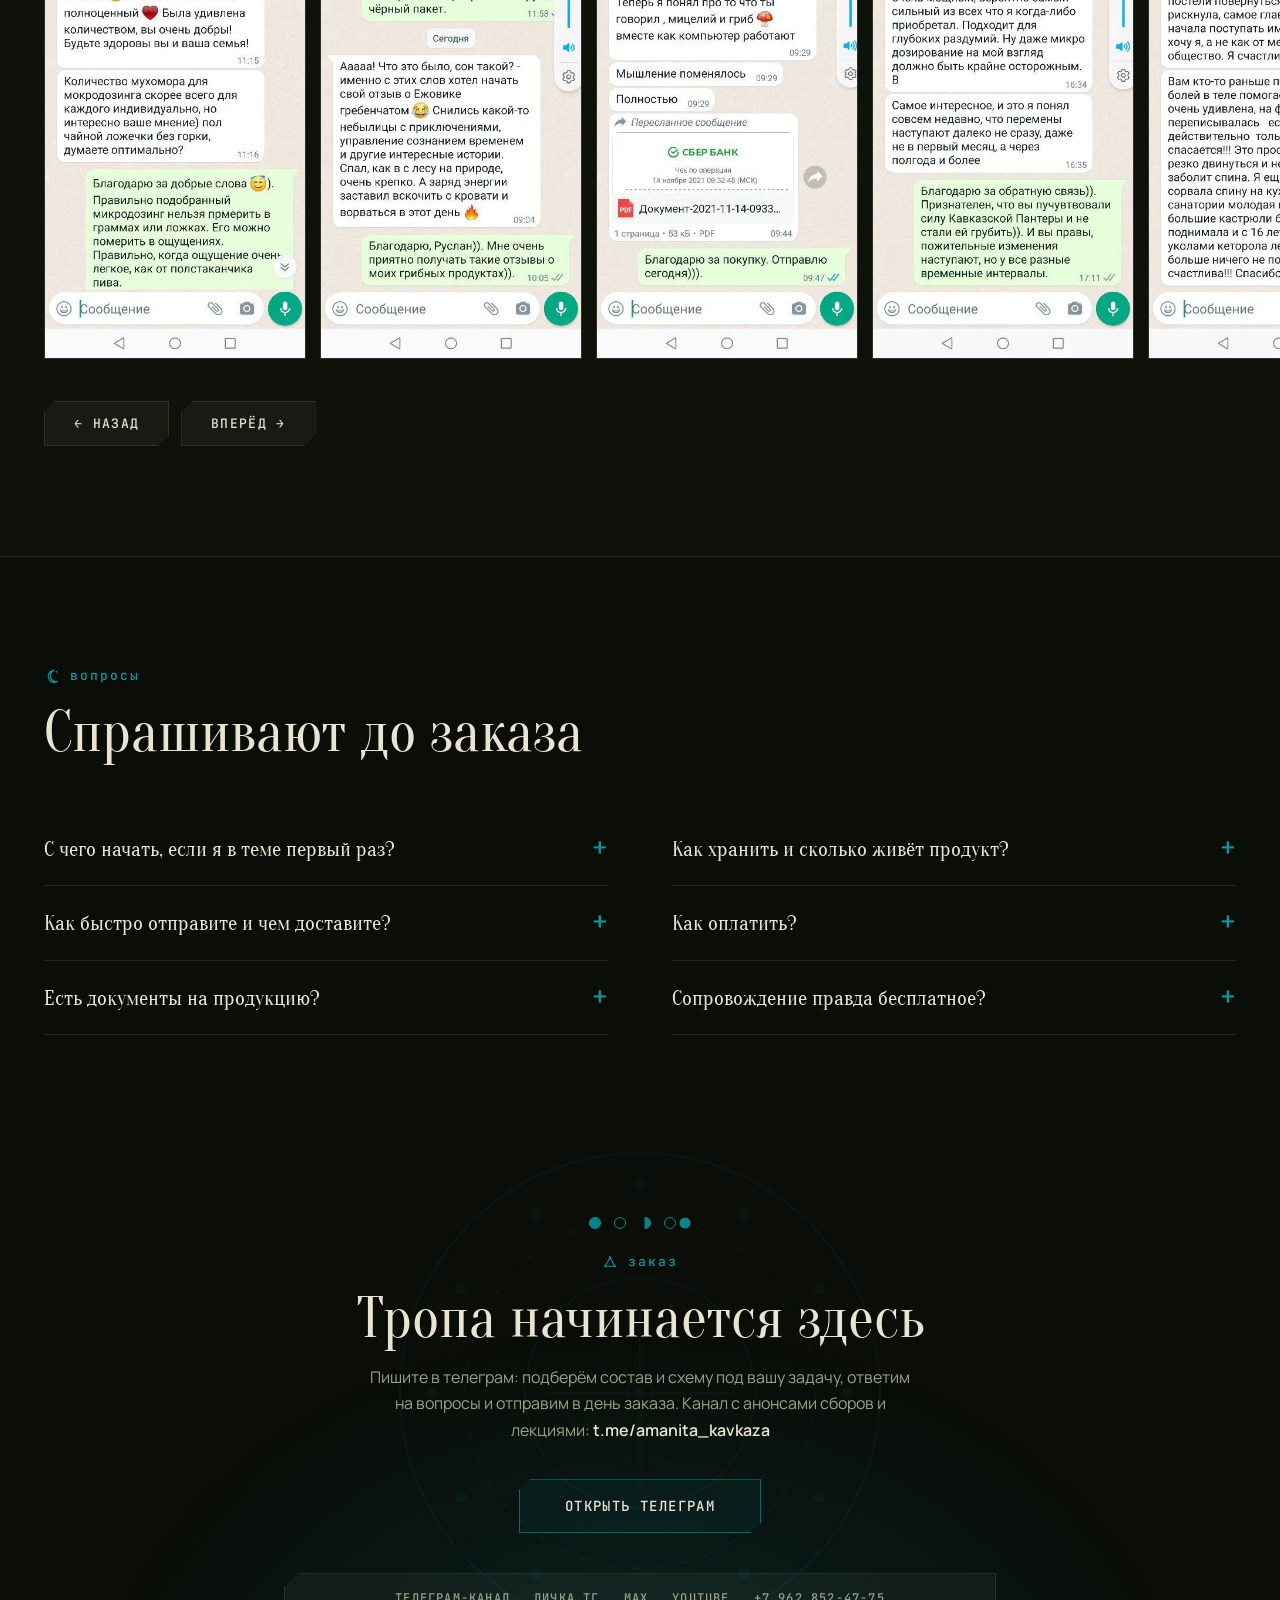
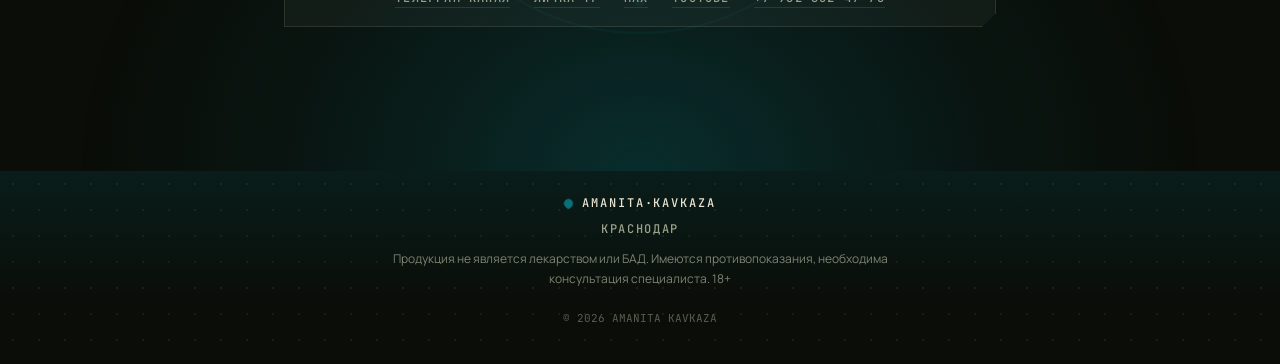
==== commit bd4be752: "continuous glow through footer, tight cta spacing" ====
--- a/index.html
+++ b/index.html
@@ -9,7 +9,7 @@
 <link rel="preconnect" href="https://fonts.googleapis.com">
 <link rel="preconnect" href="https://fonts.gstatic.com" crossorigin>
 <link href="https://fonts.googleapis.com/css2?family=Oranienbaum&family=Manrope:wght@400;500;600&family=JetBrains+Mono:wght@400;500&display=swap" rel="stylesheet">
-<link rel="stylesheet" href="assets/css/style.css?v=23">
+<link rel="stylesheet" href="assets/css/style.css?v=27">
 </head>
 <body>
 
--- a/assets/css/style.css
+++ b/assets/css/style.css
@@ -186,6 +186,7 @@
 .faq-grid{display:block}
 .faq-grid .sec-head{margin-bottom:48px}
 .faq-list{display:grid;grid-template-columns:1fr 1fr;column-gap:64px;align-items:start}
+.faq{background:radial-gradient(55% 46% at 50% 100%,rgba(6,113,122,.32) 0%,rgba(6,113,122,.09) 48%,transparent 80%)}
 .q{border-bottom:1px solid var(--line);padding:22px 0}
 .q summary{font:400 21px/1.3 var(--serif);cursor:pointer;list-style:none;display:flex;justify-content:space-between;gap:20px;align-items:baseline}
 .q summary::-webkit-details-marker{display:none}
@@ -197,13 +198,13 @@
 .cta-in h2{font:400 clamp(34px,5vw,58px)/1.05 var(--serif);margin:18px 0 14px}
 .cta-sub{color:var(--dim);margin:8px auto 36px;max-width:560px}
 .cta-sub b{color:var(--ink);font-weight:600}
-.faq-cta{margin-top:90px;padding:170px 0 190px;border-top:1px solid var(--line);background:radial-gradient(70% 90% at 50% 115%,rgba(6,113,122,.22) 0%,transparent 62%);position:relative;overflow:hidden}
+.faq-cta{margin-top:90px;padding:90px 0 34px;position:relative}
 .faq-cta .kick{justify-content:center}
 .faq-cta .kicon{color:var(--acc2)}
 .faq-cta .wrap{position:relative}
 
-.ftr{padding:48px 0 40px;background-image:radial-gradient(rgba(233,227,210,.075) 1px,transparent 1.5px),radial-gradient(70% 130% at 50% 0%,rgba(6,113,122,.13) 0%,transparent 55%);background-size:26px 26px,100% 100%}
-.ftr-in{display:grid;gap:14px;justify-items:center;text-align:center}
+.ftr{padding:0 0 40px;background-image:linear-gradient(180deg,rgba(6,113,122,.16) 0%,transparent 70%),radial-gradient(rgba(233,227,210,.075) 1px,transparent 1.5px);background-size:100% 100%,26px 26px}
+.ftr-in{display:grid;gap:14px;justify-items:center;text-align:center;padding-top:26px}
 .ftr-geo{font:500 12px/1 var(--mono);letter-spacing:.14em;text-transform:uppercase;color:var(--dim)}
 .cta-links{position:relative;display:flex;gap:10px 24px;flex-wrap:wrap;justify-content:center;margin-top:40px;padding:18px 30px;background:rgba(233,227,210,.045);border:1px solid var(--line);-webkit-backdrop-filter:blur(14px);backdrop-filter:blur(14px);clip-path:polygon(14px 0,100% 0,100% calc(100% - 14px),calc(100% - 14px) 100%,0 100%,0 14px)}
 .cta-links a{font:500 12px/1 var(--mono);letter-spacing:.1em;text-transform:uppercase;color:var(--dim);padding-bottom:3px;border-bottom:1px solid var(--line);transition:color .2s,border-color .2s}
@@ -251,7 +252,7 @@
   .sec{padding:76px 0}
   .path-grid{grid-template-columns:1fr}
   .facts{grid-template-columns:1fr}
-  .faq-cta{margin-top:64px;padding:96px 0 110px}
+  .faq-cta{margin-top:64px;padding:88px 0 56px}
   .gal-track[data-mode="rev"] figure{width:230px}
   .gal-track[data-mode="rev"] img{height:auto}
   .gal-track[data-mode="man"] figure,.gal-track[data-mode="shroom"] figure{width:290px}
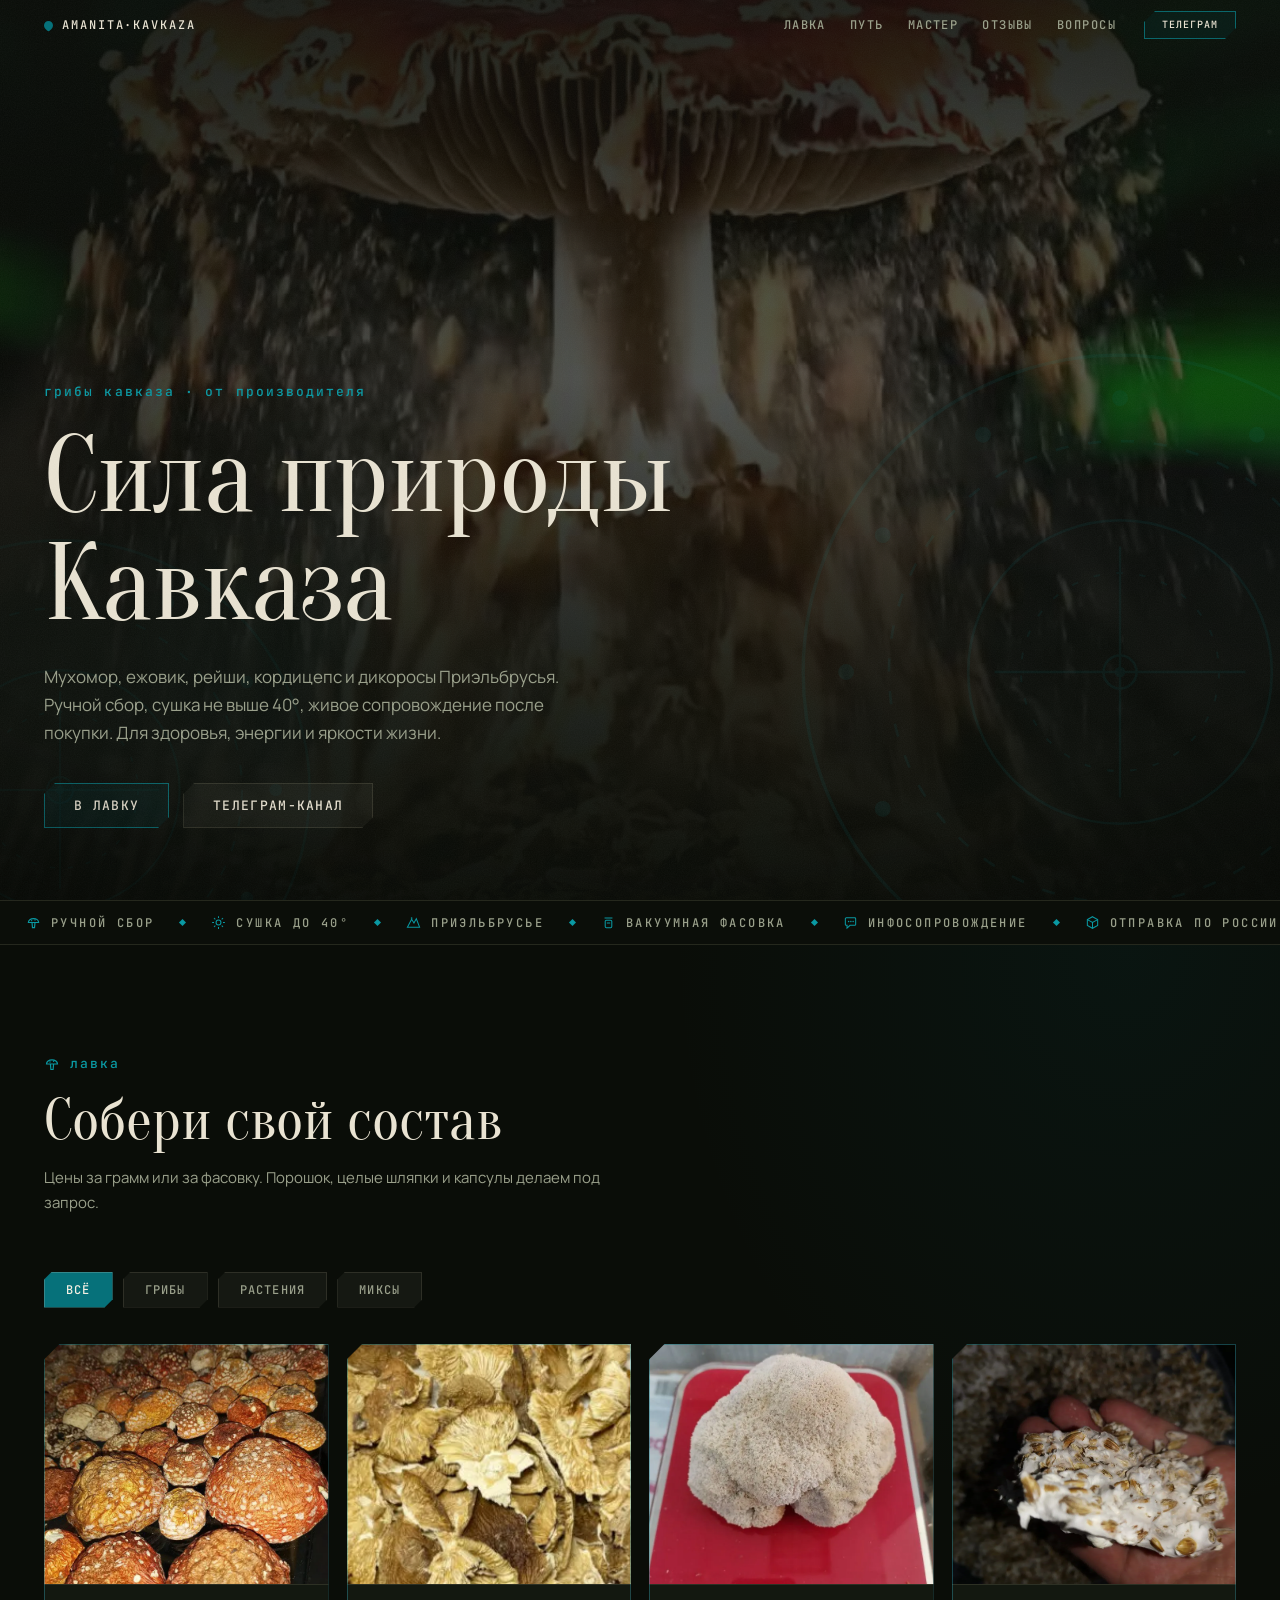
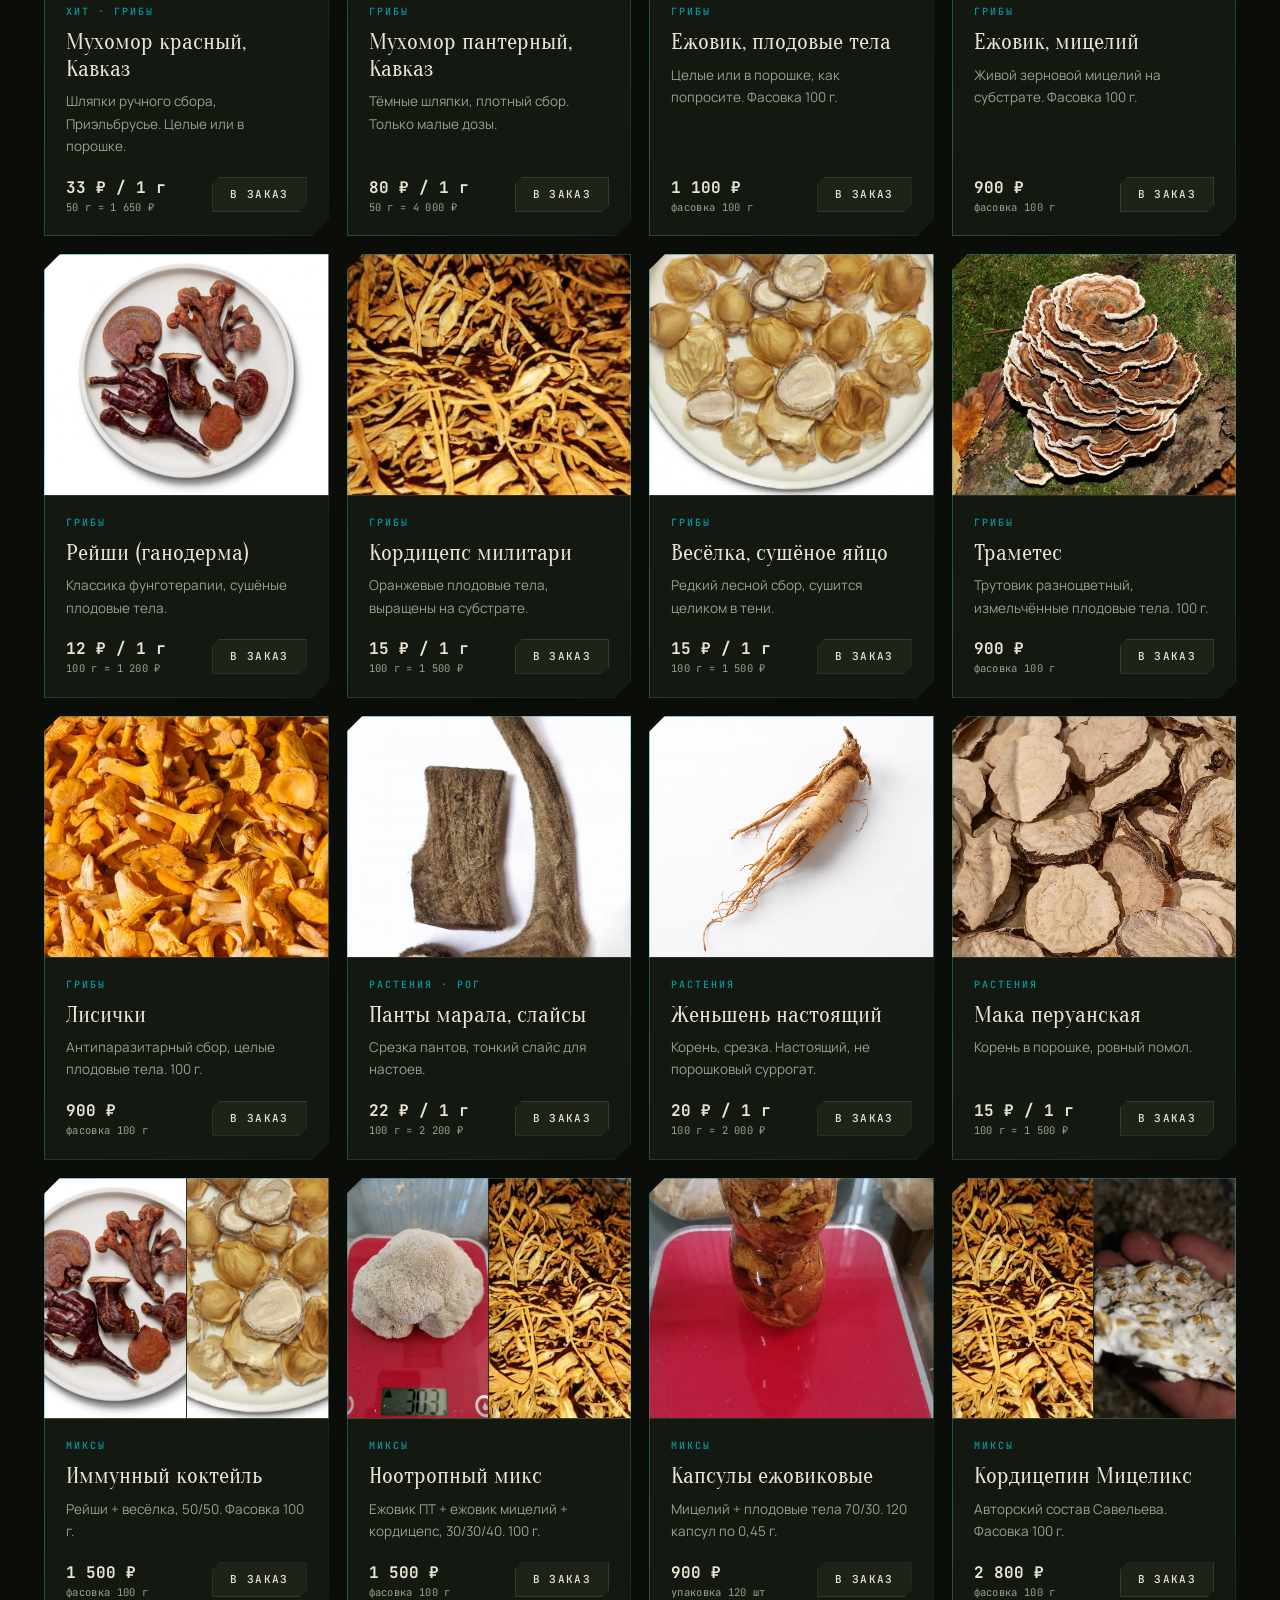
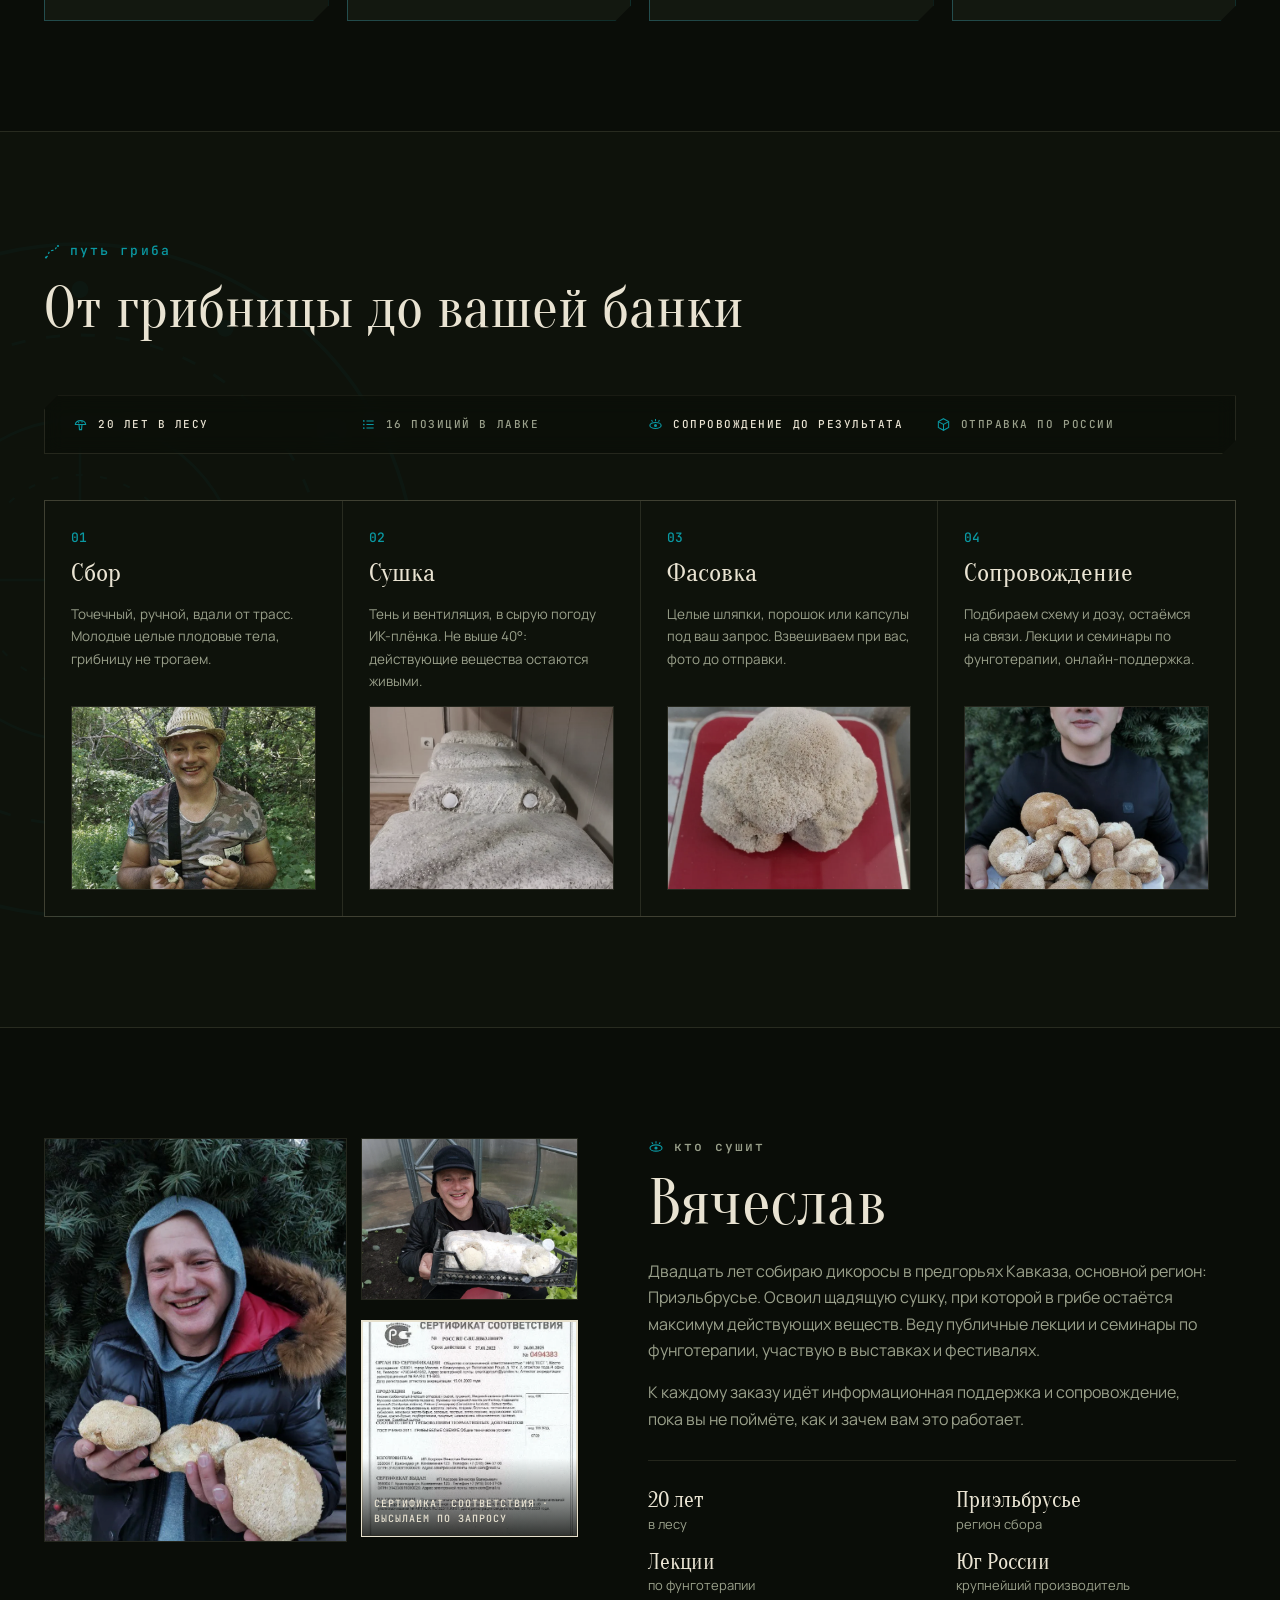
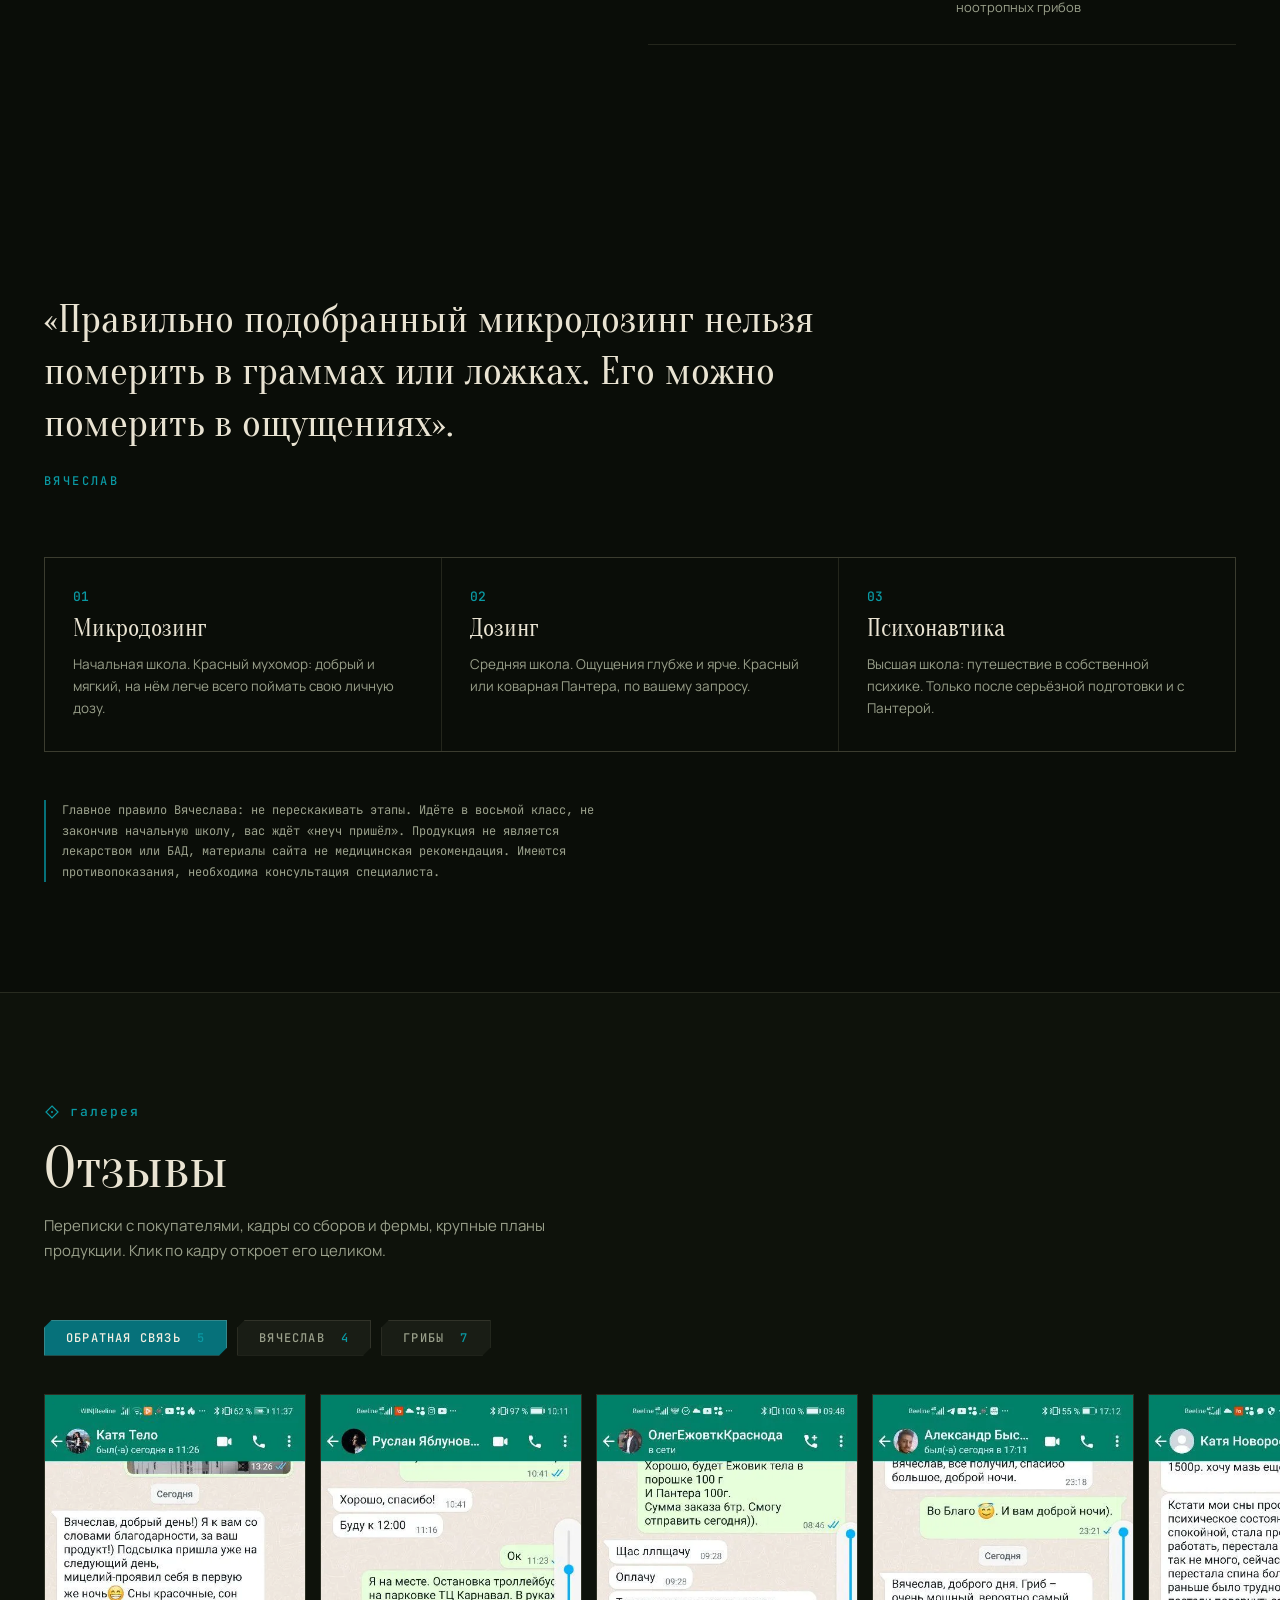
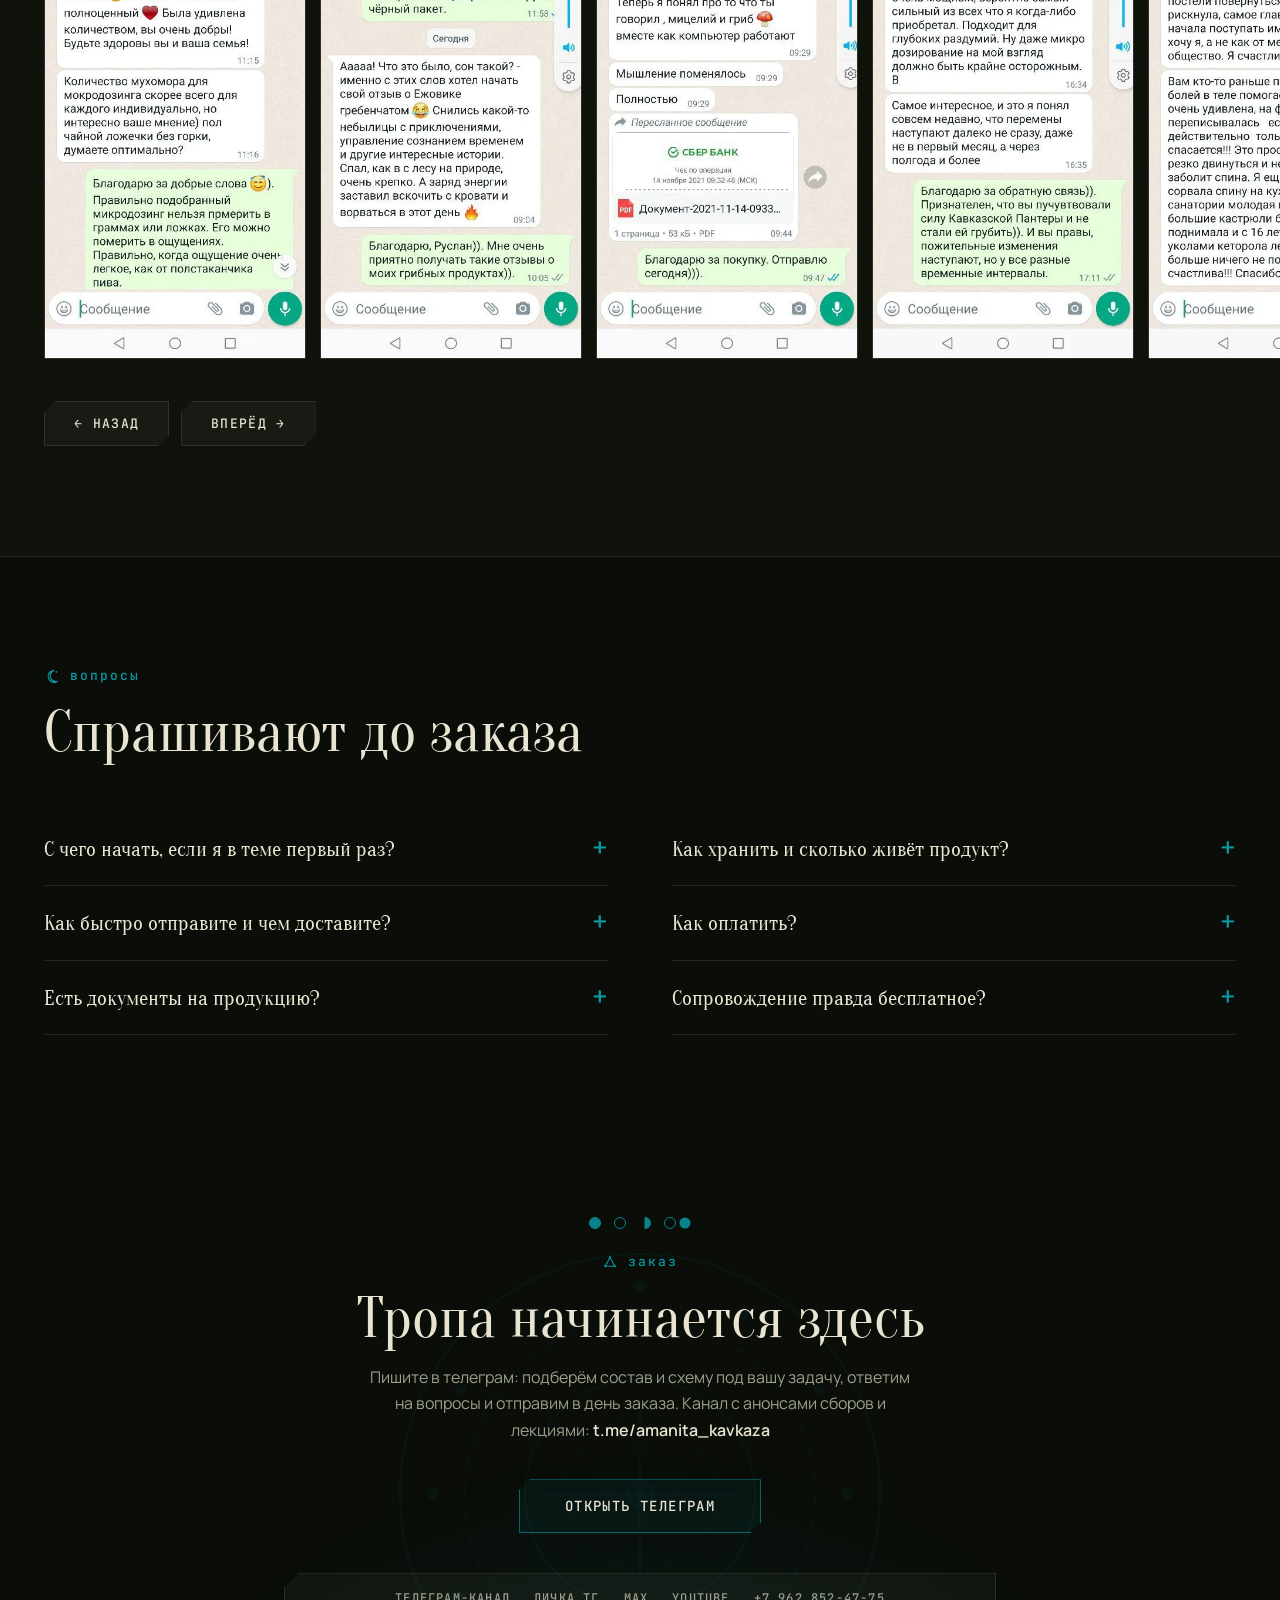
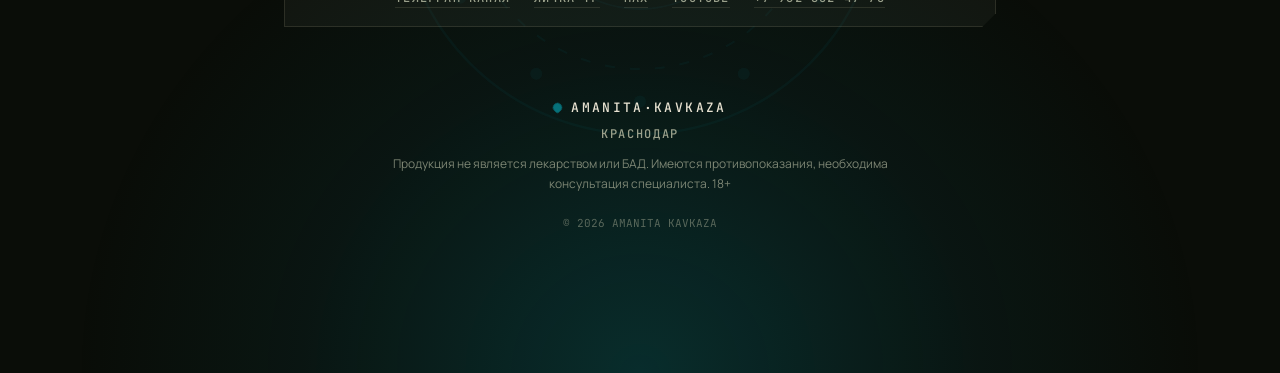
==== commit ecbe4002: "footer merged into order section, separate footer removed" ====
--- a/index.html
+++ b/index.html
@@ -9,7 +9,7 @@
 <link rel="preconnect" href="https://fonts.googleapis.com">
 <link rel="preconnect" href="https://fonts.gstatic.com" crossorigin>
 <link href="https://fonts.googleapis.com/css2?family=Oranienbaum&family=Manrope:wght@400;500;600&family=JetBrains+Mono:wght@400;500&display=swap" rel="stylesheet">
-<link rel="stylesheet" href="assets/css/style.css?v=27">
+<link rel="stylesheet" href="assets/css/style.css?v=28">
 </head>
 <body>
 
@@ -606,18 +606,15 @@
         <a href="https://www.youtube.com/channel/UC9B5I7K8AGxDmOVQ2GdcNtQ" target="_blank" rel="noopener">YouTube</a>
         <a href="tel:+79628524775">+7 962 852-47-75</a>
       </div>
+      <div class="cta-ftr">
+        <p class="brand"><span class="brand-dot"></span>AMANITA·KAVKAZA</p>
+        <p class="ftr-geo">Краснодар</p>
+        <p class="ftr-note">Продукция не является лекарством или БАД. Имеются противопоказания, необходима консультация специалиста. 18+</p>
+        <p class="ftr-copy">© 2026 AMANITA KAVKAZA</p>
+      </div>
     </div>
   </div>
 </section>
-
-<footer class="ftr">
-  <div class="wrap ftr-in">
-    <p class="brand"><span class="brand-dot"></span>AMANITA·KAVKAZA</p>
-    <p class="ftr-geo">Краснодар</p>
-    <p class="ftr-note">Продукция не является лекарством или БАД. Имеются противопоказания, необходима консультация специалиста. 18+</p>
-    <p class="ftr-copy">© 2026 AMANITA KAVKAZA</p>
-  </div>
-</footer>
 
 <div class="cartbar" id="cartbar" hidden>
   <p><b id="cartCount">0</b> поз. · <span id="cartSum">0 ₽</span></p>
--- a/assets/css/style.css
+++ b/assets/css/style.css
@@ -203,8 +203,8 @@
 .faq-cta .kicon{color:var(--acc2)}
 .faq-cta .wrap{position:relative}
 
-.ftr{padding:0 0 40px;background-image:linear-gradient(180deg,rgba(6,113,122,.16) 0%,transparent 70%),radial-gradient(rgba(233,227,210,.075) 1px,transparent 1.5px);background-size:100% 100%,26px 26px}
-.ftr-in{display:grid;gap:14px;justify-items:center;text-align:center;padding-top:26px}
+.cta-ftr{margin-top:74px;display:grid;gap:14px;justify-items:center;text-align:center}
+.cta-ftr .brand{font:500 13px/1 var(--mono);letter-spacing:.18em;display:flex;align-items:center;gap:9px}
 .ftr-geo{font:500 12px/1 var(--mono);letter-spacing:.14em;text-transform:uppercase;color:var(--dim)}
 .cta-links{position:relative;display:flex;gap:10px 24px;flex-wrap:wrap;justify-content:center;margin-top:40px;padding:18px 30px;background:rgba(233,227,210,.045);border:1px solid var(--line);-webkit-backdrop-filter:blur(14px);backdrop-filter:blur(14px);clip-path:polygon(14px 0,100% 0,100% calc(100% - 14px),calc(100% - 14px) 100%,0 100%,0 14px)}
 .cta-links a{font:500 12px/1 var(--mono);letter-spacing:.1em;text-transform:uppercase;color:var(--dim);padding-bottom:3px;border-bottom:1px solid var(--line);transition:color .2s,border-color .2s}
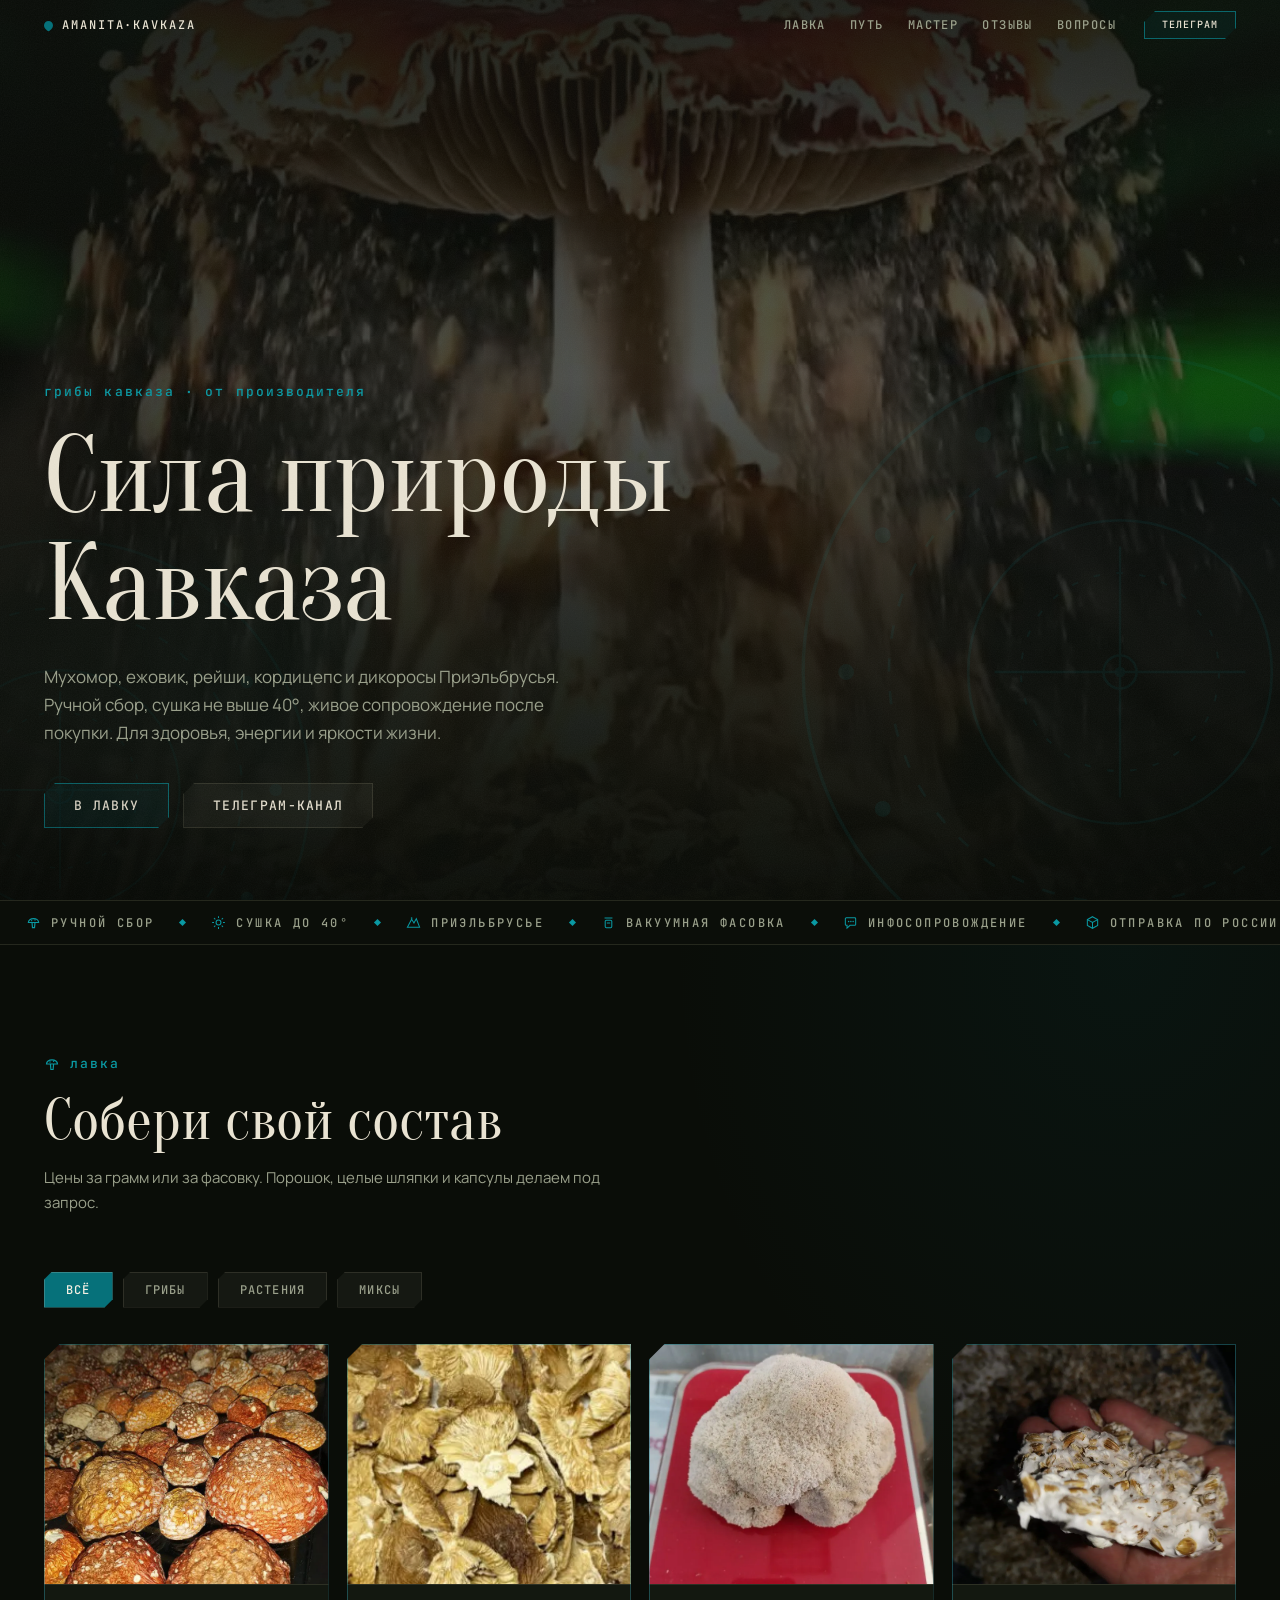
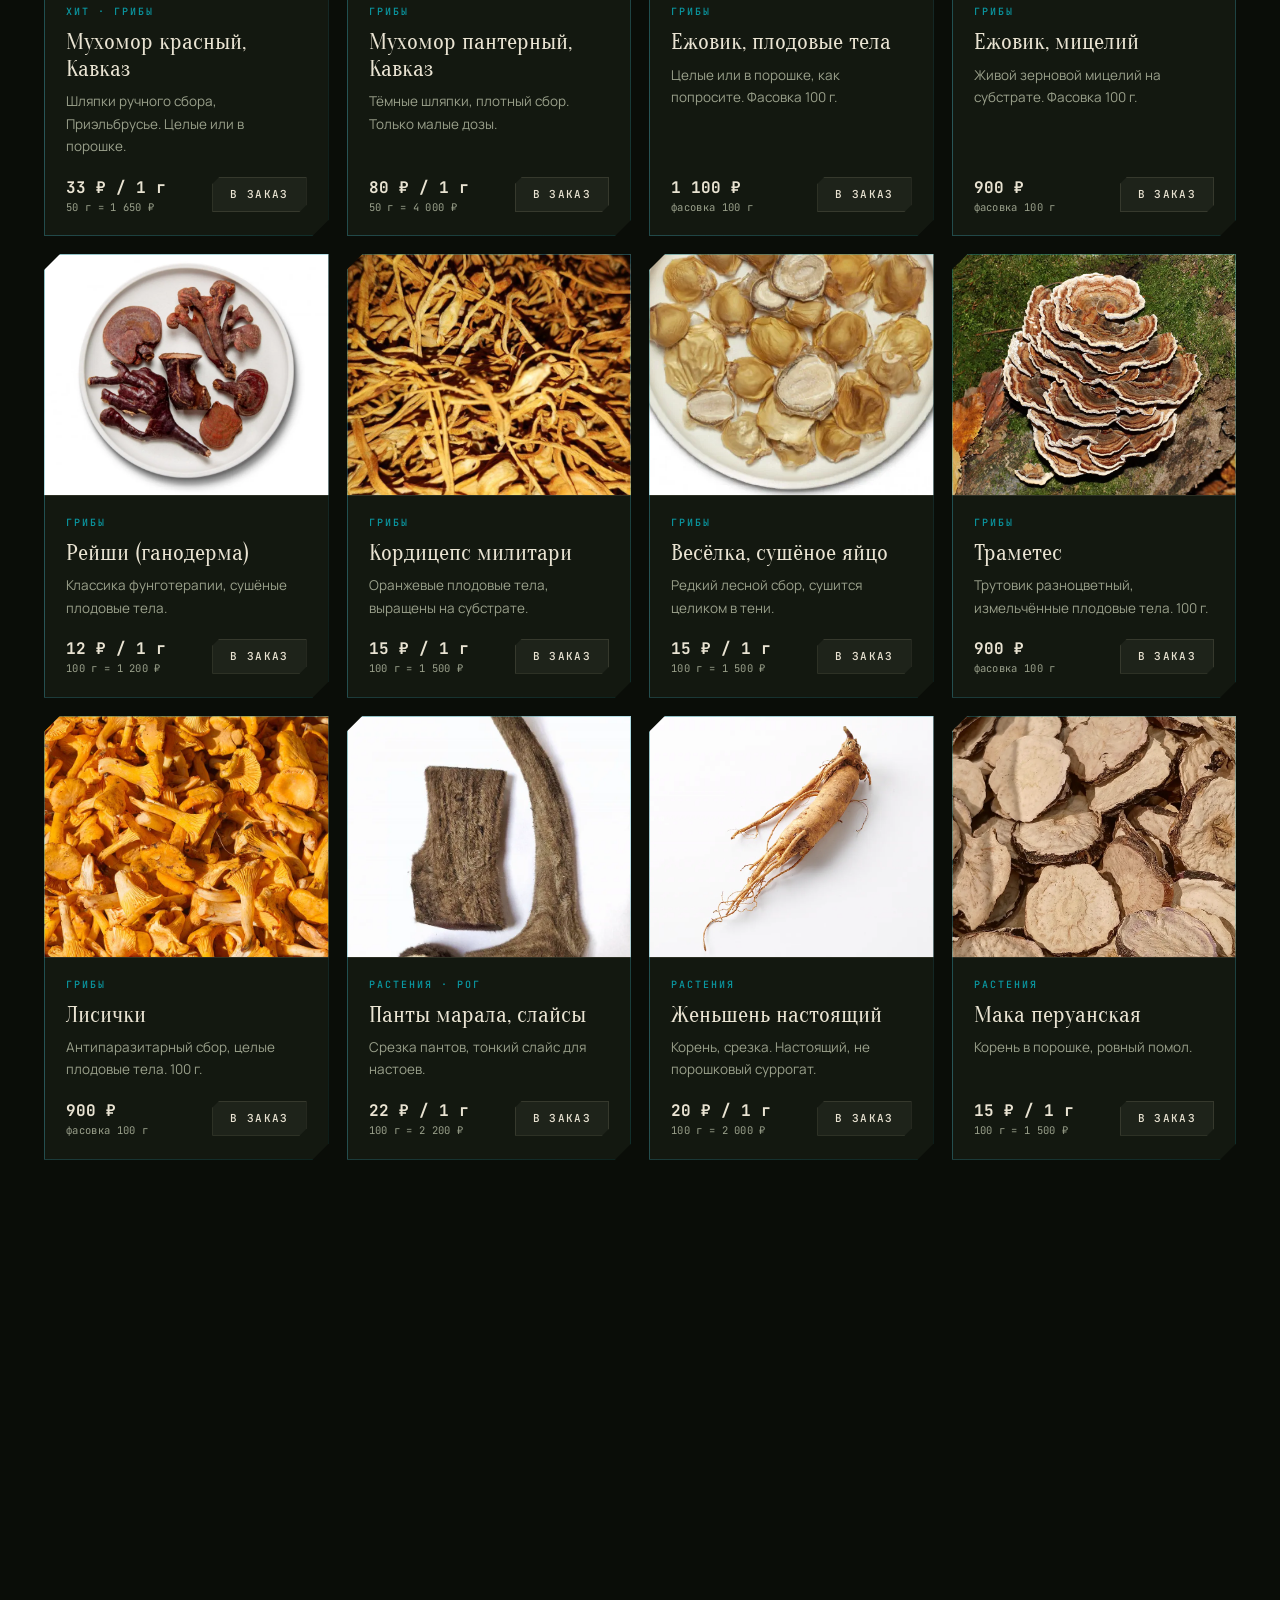
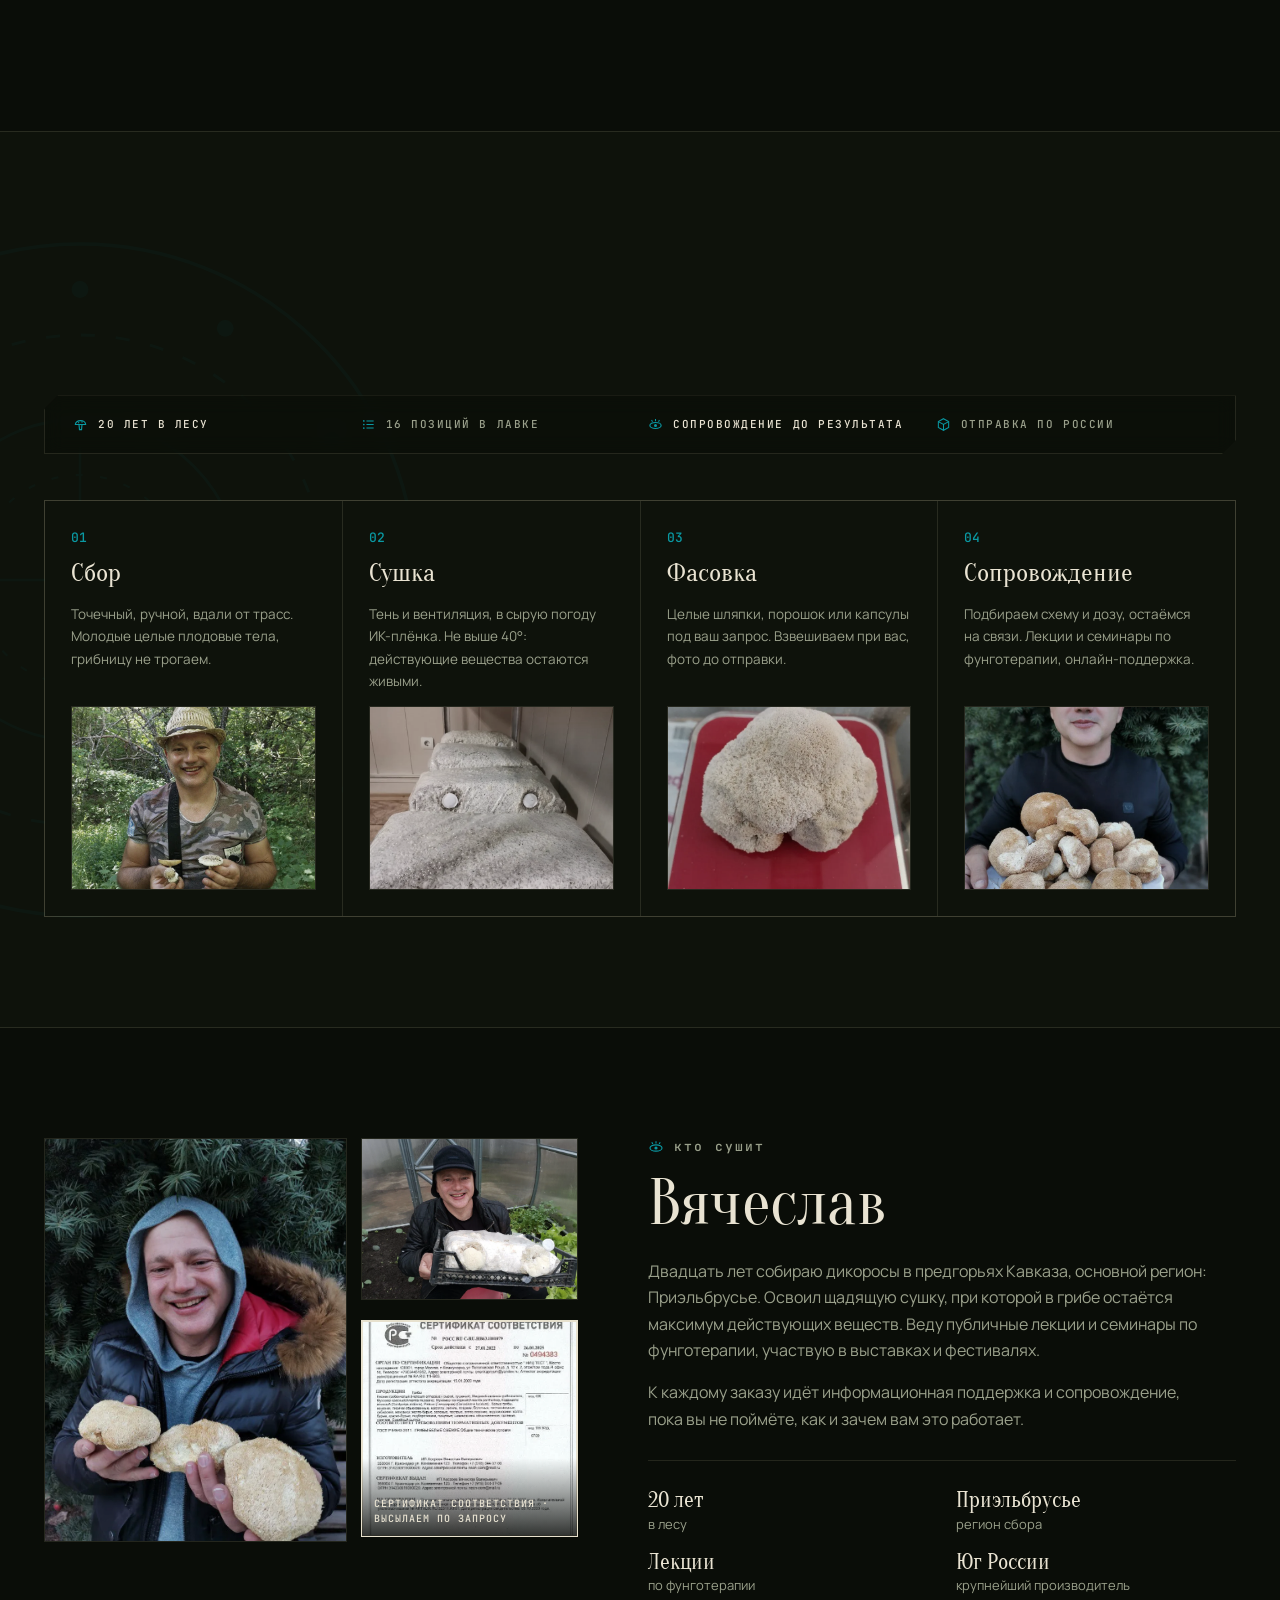
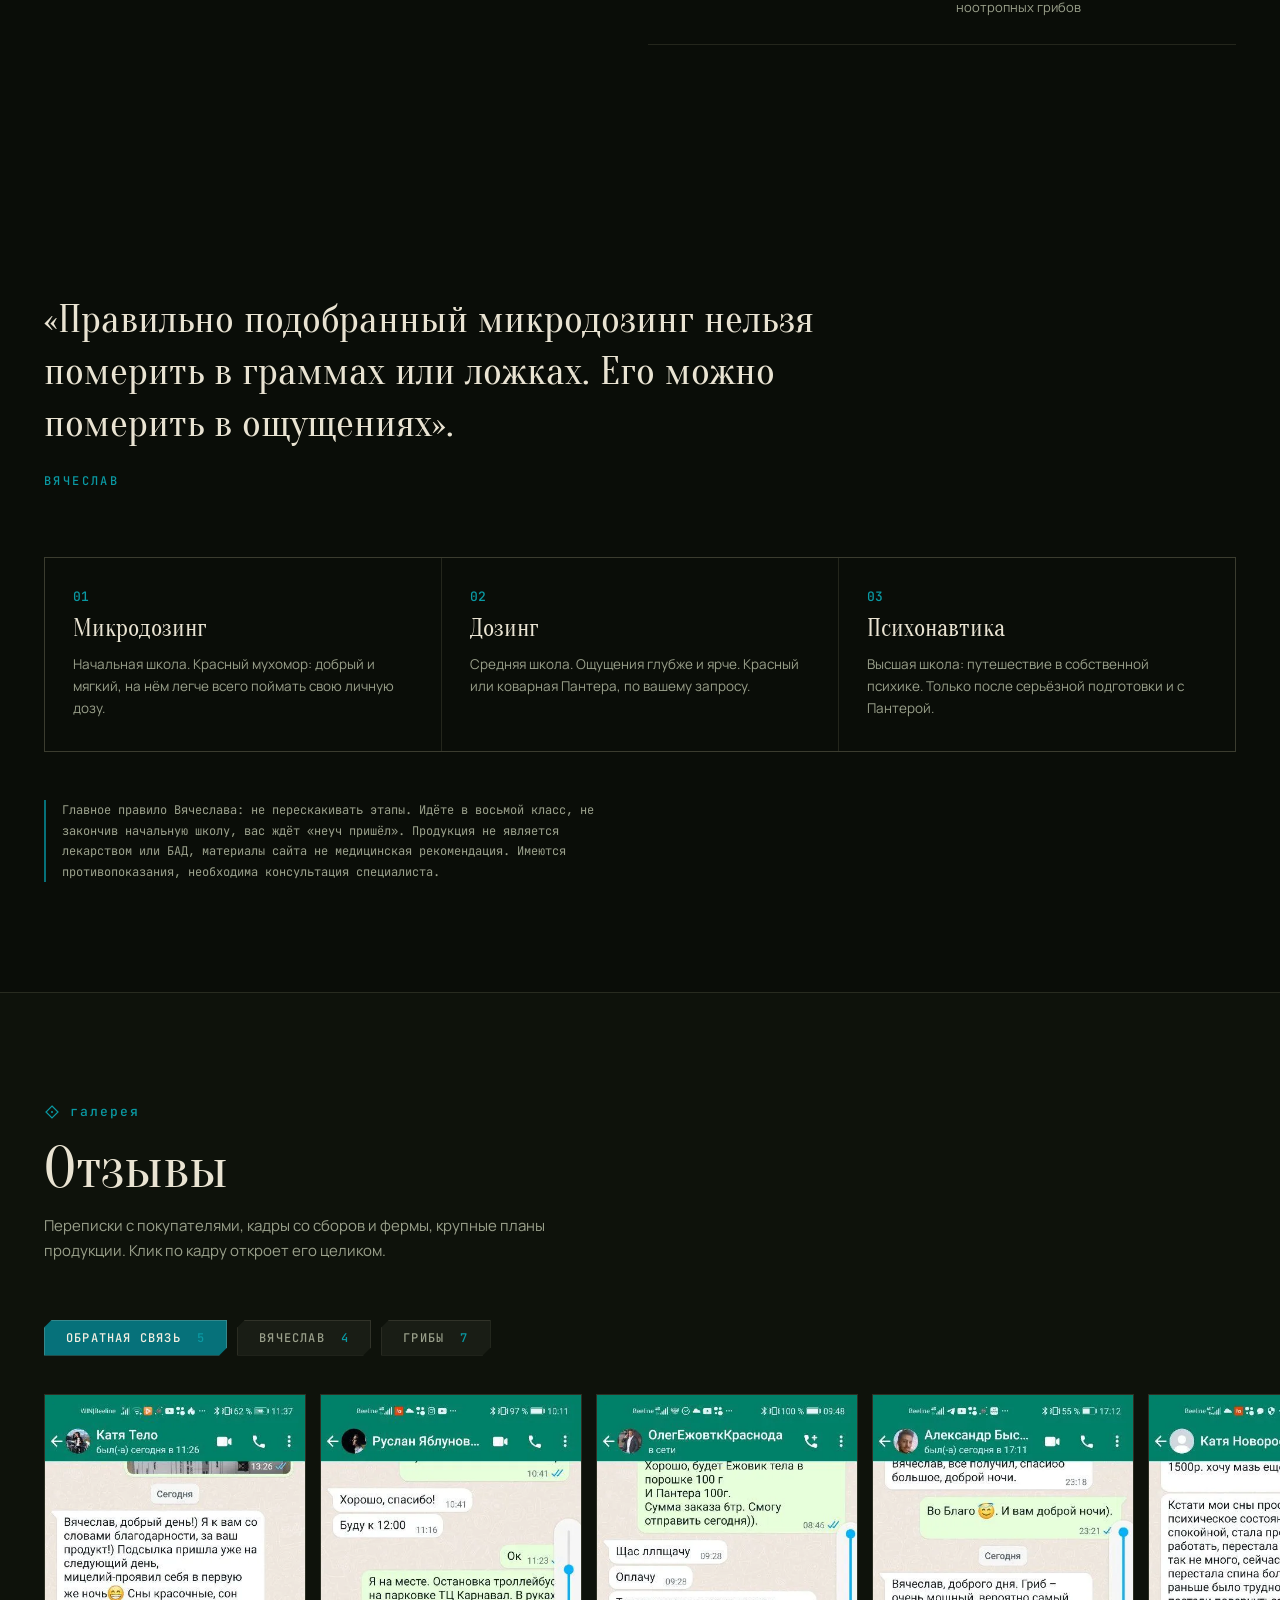
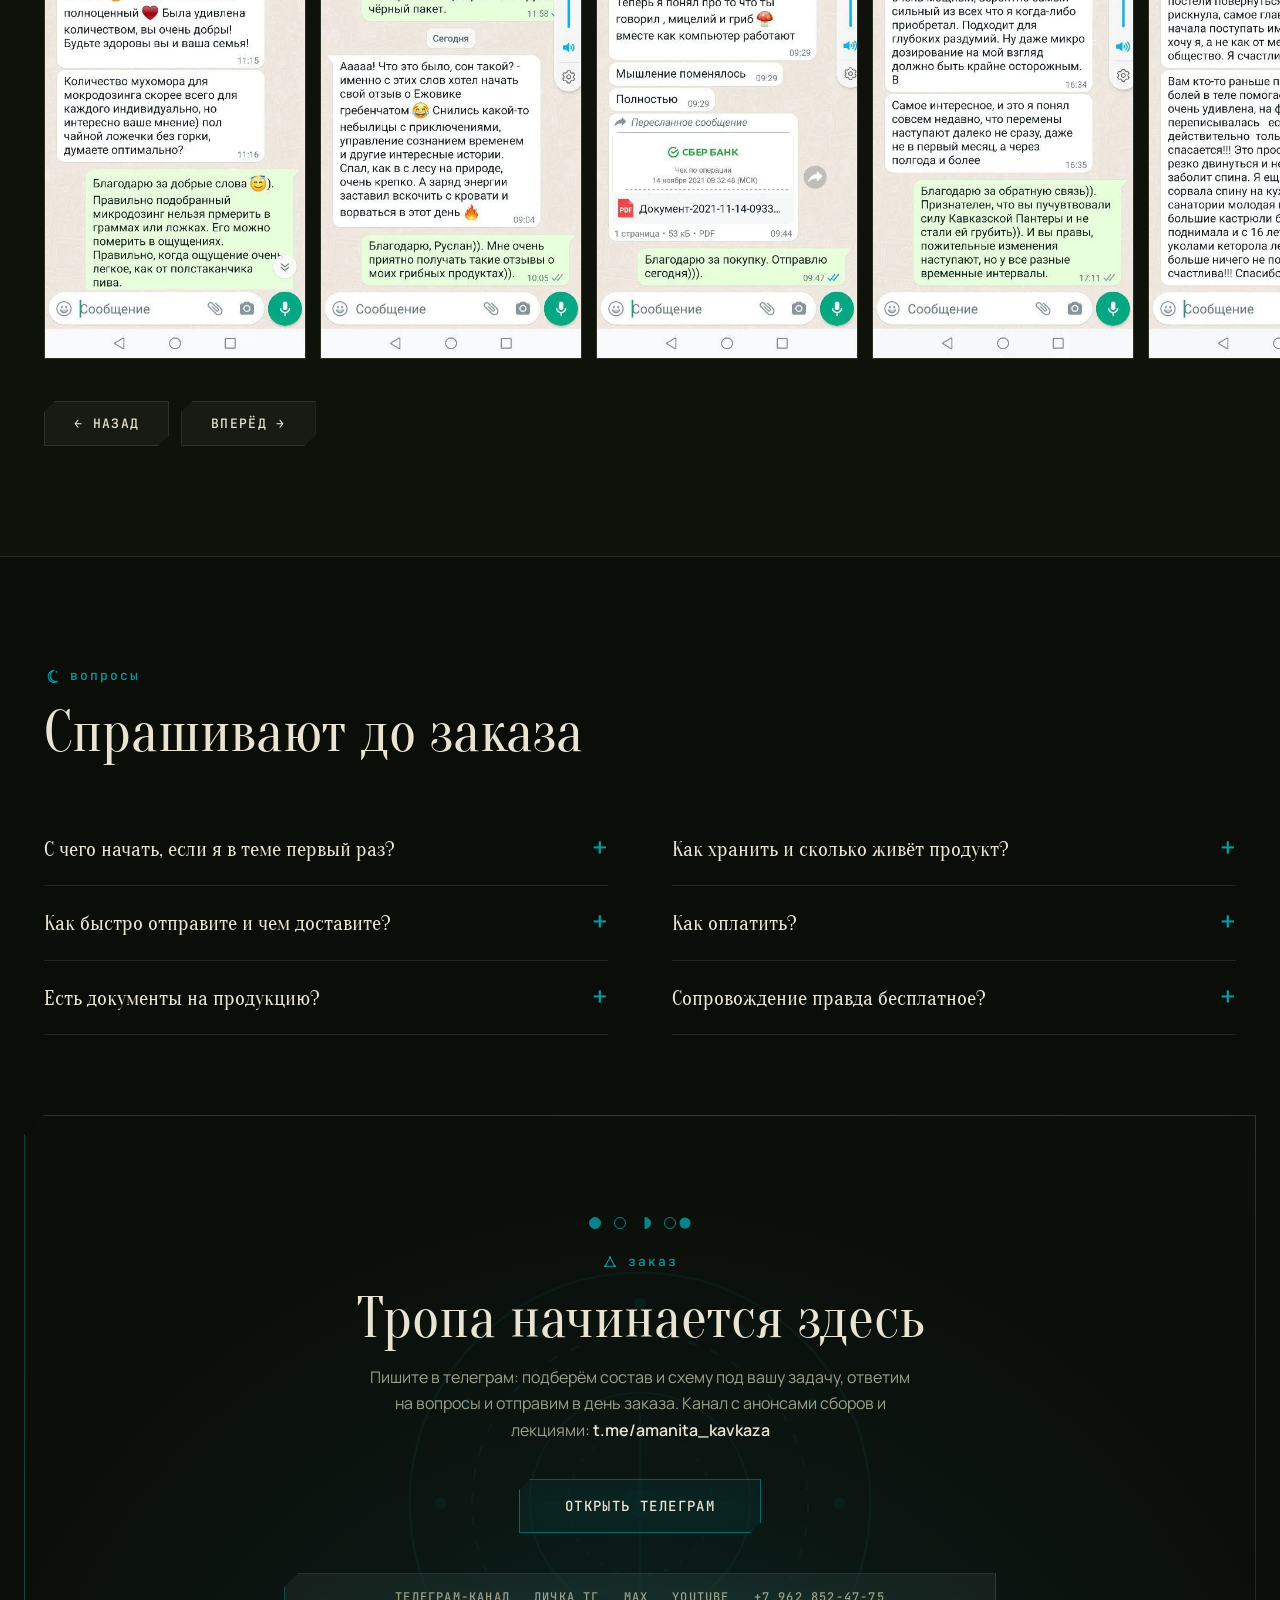
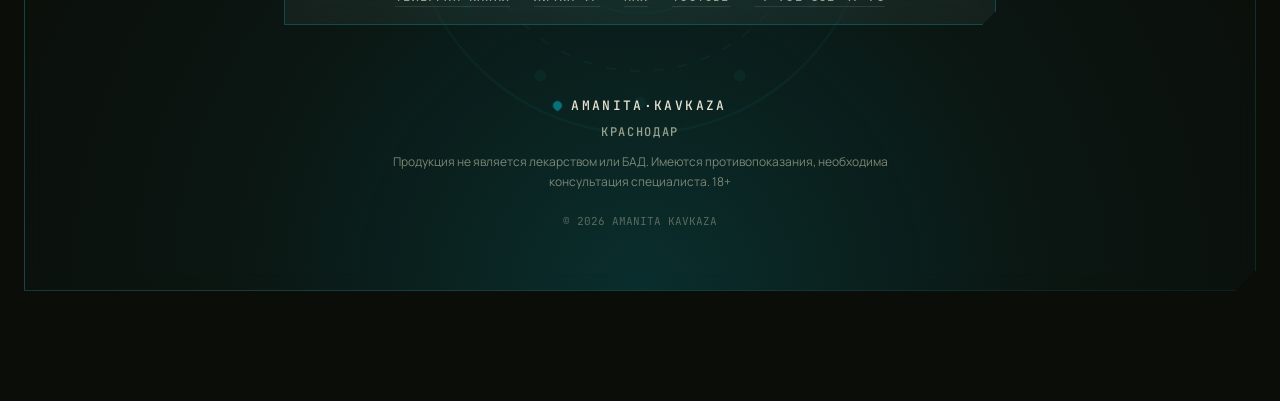
==== commit f217d3c4: "final block as beveled glass panel in layout width" ====
--- a/index.html
+++ b/index.html
@@ -9,7 +9,7 @@
 <link rel="preconnect" href="https://fonts.googleapis.com">
 <link rel="preconnect" href="https://fonts.gstatic.com" crossorigin>
 <link href="https://fonts.googleapis.com/css2?family=Oranienbaum&family=Manrope:wght@400;500;600&family=JetBrains+Mono:wght@400;500&display=swap" rel="stylesheet">
-<link rel="stylesheet" href="assets/css/style.css?v=28">
+<link rel="stylesheet" href="assets/css/style.css?v=29">
 </head>
 <body>
 
--- a/assets/css/style.css
+++ b/assets/css/style.css
@@ -55,7 +55,7 @@
 .hero-mandala{position:absolute;right:-170px;top:38%;width:660px;height:660px;opacity:.07;animation:spin 150s linear infinite}
 .hero-mandala2{position:absolute;left:-200px;bottom:-150px;width:520px;height:520px;opacity:.045;animation:spin 180s linear infinite reverse}
 .path-mandala{position:absolute;left:-270px;top:calc(50% - 350px);width:700px;height:700px;opacity:.04;animation:spin 160s linear infinite}
-.cta-mandala{position:absolute;left:calc(50% - 250px);top:calc(50% - 250px);width:500px;height:500px;opacity:.06;animation:spin 120s linear infinite reverse}
+.cta-mandala{position:absolute;left:calc(50% - 240px);top:calc(50% - 240px);width:480px;height:480px;opacity:.07;animation:spin 120s linear infinite reverse}
 .phases{display:block;width:110px;height:16px;margin:0 auto 22px;color:var(--acc2);opacity:.85}
 @keyframes spin{to{transform:rotate(360deg)}}
 .sec{padding:110px 0;position:relative}
@@ -186,7 +186,6 @@
 .faq-grid{display:block}
 .faq-grid .sec-head{margin-bottom:48px}
 .faq-list{display:grid;grid-template-columns:1fr 1fr;column-gap:64px;align-items:start}
-.faq{background:radial-gradient(55% 46% at 50% 100%,rgba(6,113,122,.32) 0%,rgba(6,113,122,.09) 48%,transparent 80%)}
 .q{border-bottom:1px solid var(--line);padding:22px 0}
 .q summary{font:400 21px/1.3 var(--serif);cursor:pointer;list-style:none;display:flex;justify-content:space-between;gap:20px;align-items:baseline}
 .q summary::-webkit-details-marker{display:none}
@@ -198,7 +197,9 @@
 .cta-in h2{font:400 clamp(34px,5vw,58px)/1.05 var(--serif);margin:18px 0 14px}
 .cta-sub{color:var(--dim);margin:8px auto 36px;max-width:560px}
 .cta-sub b{color:var(--ink);font-weight:600}
-.faq-cta{margin-top:90px;padding:90px 0 34px;position:relative}
+.faq-cta{position:relative;overflow:hidden;margin:80px auto 0;width:calc(100% - 48px);max-width:1240px;padding:100px 24px 64px;background:radial-gradient(60% 95% at 50% 100%,rgba(6,113,122,.32) 0%,rgba(6,113,122,.08) 55%,transparent 100%),rgba(14,18,11,.55);-webkit-backdrop-filter:blur(10px);backdrop-filter:blur(10px);clip-path:polygon(20px 0,100% 0,100% calc(100% - 20px),calc(100% - 20px) 100%,0 100%,0 20px)}
+.faq-cta::before{content:"";position:absolute;inset:0;z-index:2;pointer-events:none;padding:1px;background:linear-gradient(135deg,rgba(6,113,122,.9) 0%,rgba(84,200,220,.55) 50%,rgba(6,113,122,.45) 100%);-webkit-mask:linear-gradient(#fff 0 0) content-box,linear-gradient(#fff 0 0);-webkit-mask-composite:xor;mask:linear-gradient(#fff 0 0) content-box,linear-gradient(#fff 0 0);mask-composite:exclude;opacity:.55;transition:opacity .3s}
+.faq-cta:hover::before{opacity:1}
 .faq-cta .kick{justify-content:center}
 .faq-cta .kicon{color:var(--acc2)}
 .faq-cta .wrap{position:relative}
@@ -206,7 +207,7 @@
 .cta-ftr{margin-top:74px;display:grid;gap:14px;justify-items:center;text-align:center}
 .cta-ftr .brand{font:500 13px/1 var(--mono);letter-spacing:.18em;display:flex;align-items:center;gap:9px}
 .ftr-geo{font:500 12px/1 var(--mono);letter-spacing:.14em;text-transform:uppercase;color:var(--dim)}
-.cta-links{position:relative;display:flex;gap:10px 24px;flex-wrap:wrap;justify-content:center;margin-top:40px;padding:18px 30px;background:rgba(233,227,210,.045);border:1px solid var(--line);-webkit-backdrop-filter:blur(14px);backdrop-filter:blur(14px);clip-path:polygon(14px 0,100% 0,100% calc(100% - 14px),calc(100% - 14px) 100%,0 100%,0 14px)}
+.cta-links{position:relative;display:flex;gap:10px 24px;flex-wrap:wrap;justify-content:center;margin-top:40px;padding:18px 30px;background:rgba(233,227,210,.05);box-shadow:inset 0 0 0 1px rgba(10,153,163,.35);-webkit-backdrop-filter:blur(14px);backdrop-filter:blur(14px);clip-path:polygon(14px 0,100% 0,100% calc(100% - 14px),calc(100% - 14px) 100%,0 100%,0 14px)}
 .cta-links a{font:500 12px/1 var(--mono);letter-spacing:.1em;text-transform:uppercase;color:var(--dim);padding-bottom:3px;border-bottom:1px solid var(--line);transition:color .2s,border-color .2s}
 .cta-links a:hover{color:var(--ink);border-color:var(--acc2)}
 .ftr-note{font-size:12px;color:var(--dim);max-width:520px;opacity:.8}
@@ -252,7 +253,8 @@
   .sec{padding:76px 0}
   .path-grid{grid-template-columns:1fr}
   .facts{grid-template-columns:1fr}
-  .faq-cta{margin-top:64px;padding:88px 0 56px}
+  .faq-cta{margin:56px 12px 0;width:calc(100% - 24px);padding:64px 16px 44px}
+  .cta-mandala{left:calc(50% - 180px);top:calc(50% - 180px);width:360px;height:360px}
   .gal-track[data-mode="rev"] figure{width:230px}
   .gal-track[data-mode="rev"] img{height:auto}
   .gal-track[data-mode="man"] figure,.gal-track[data-mode="shroom"] figure{width:290px}
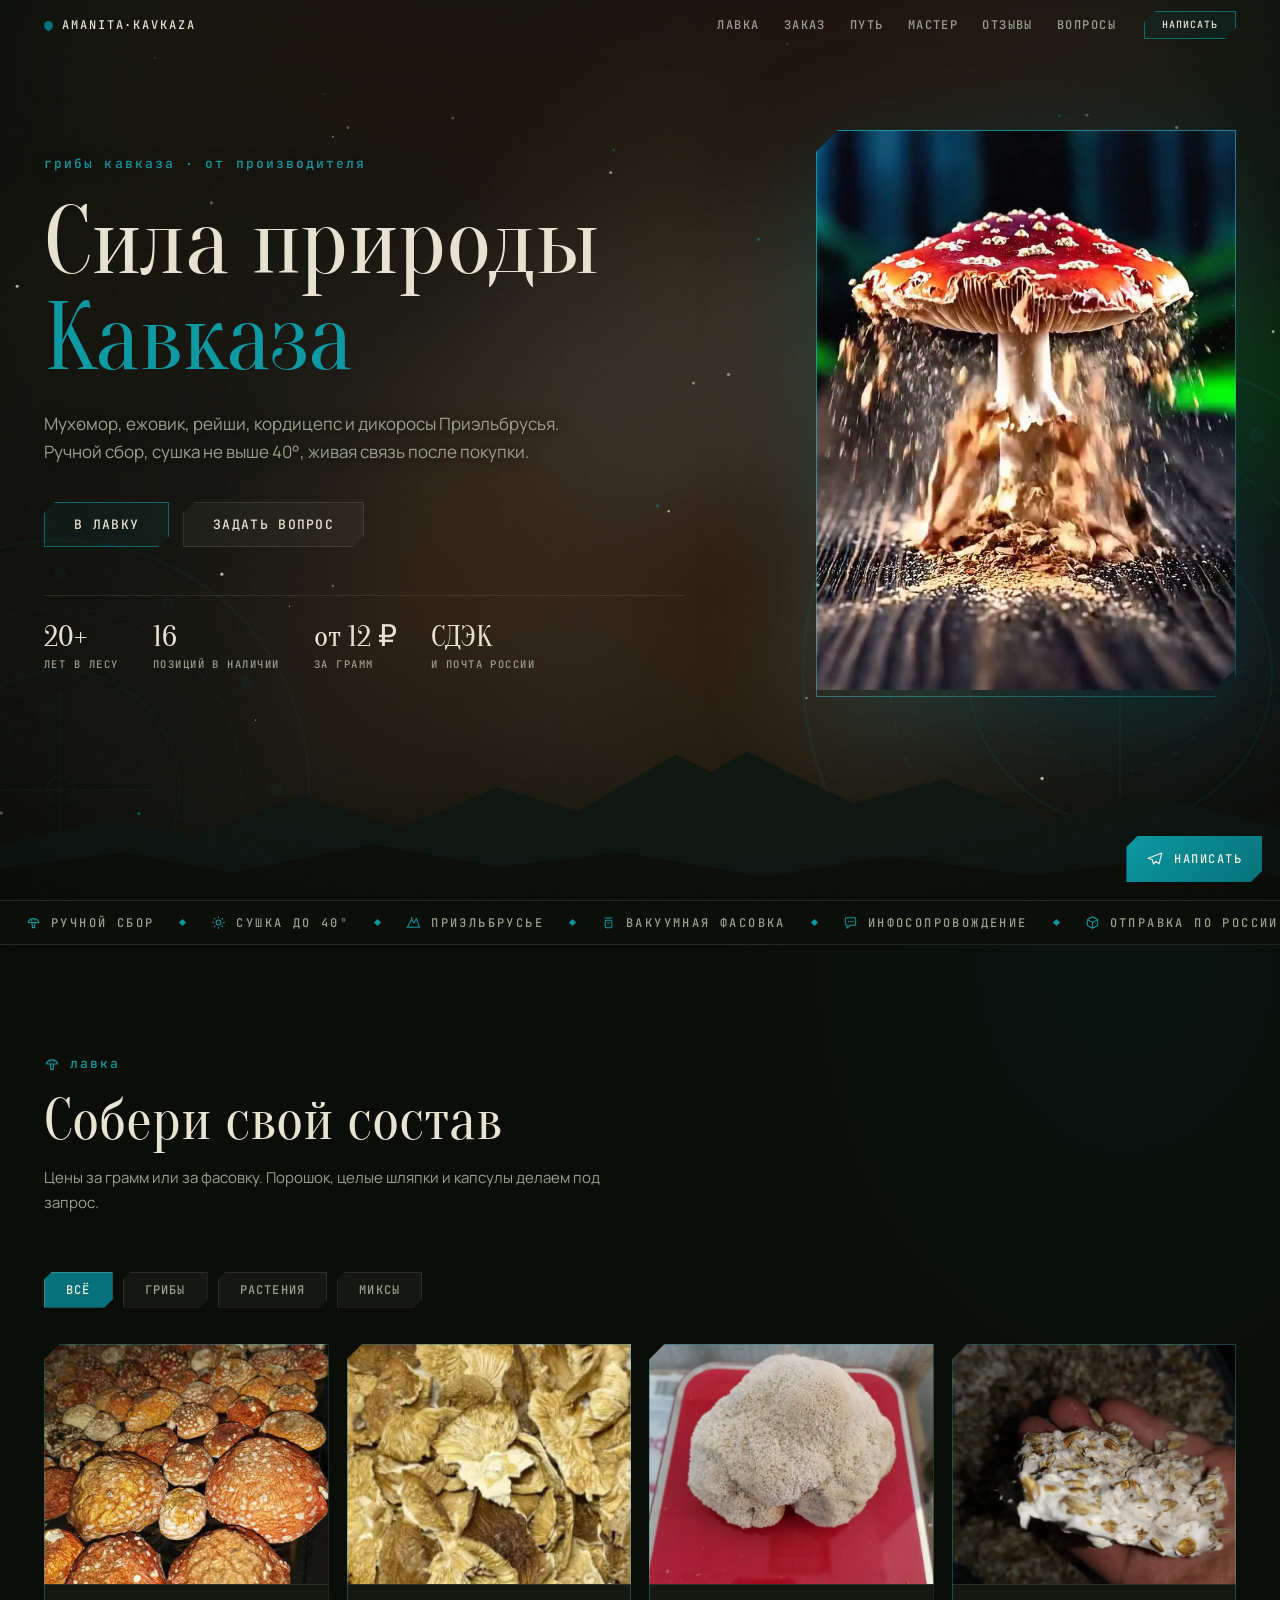
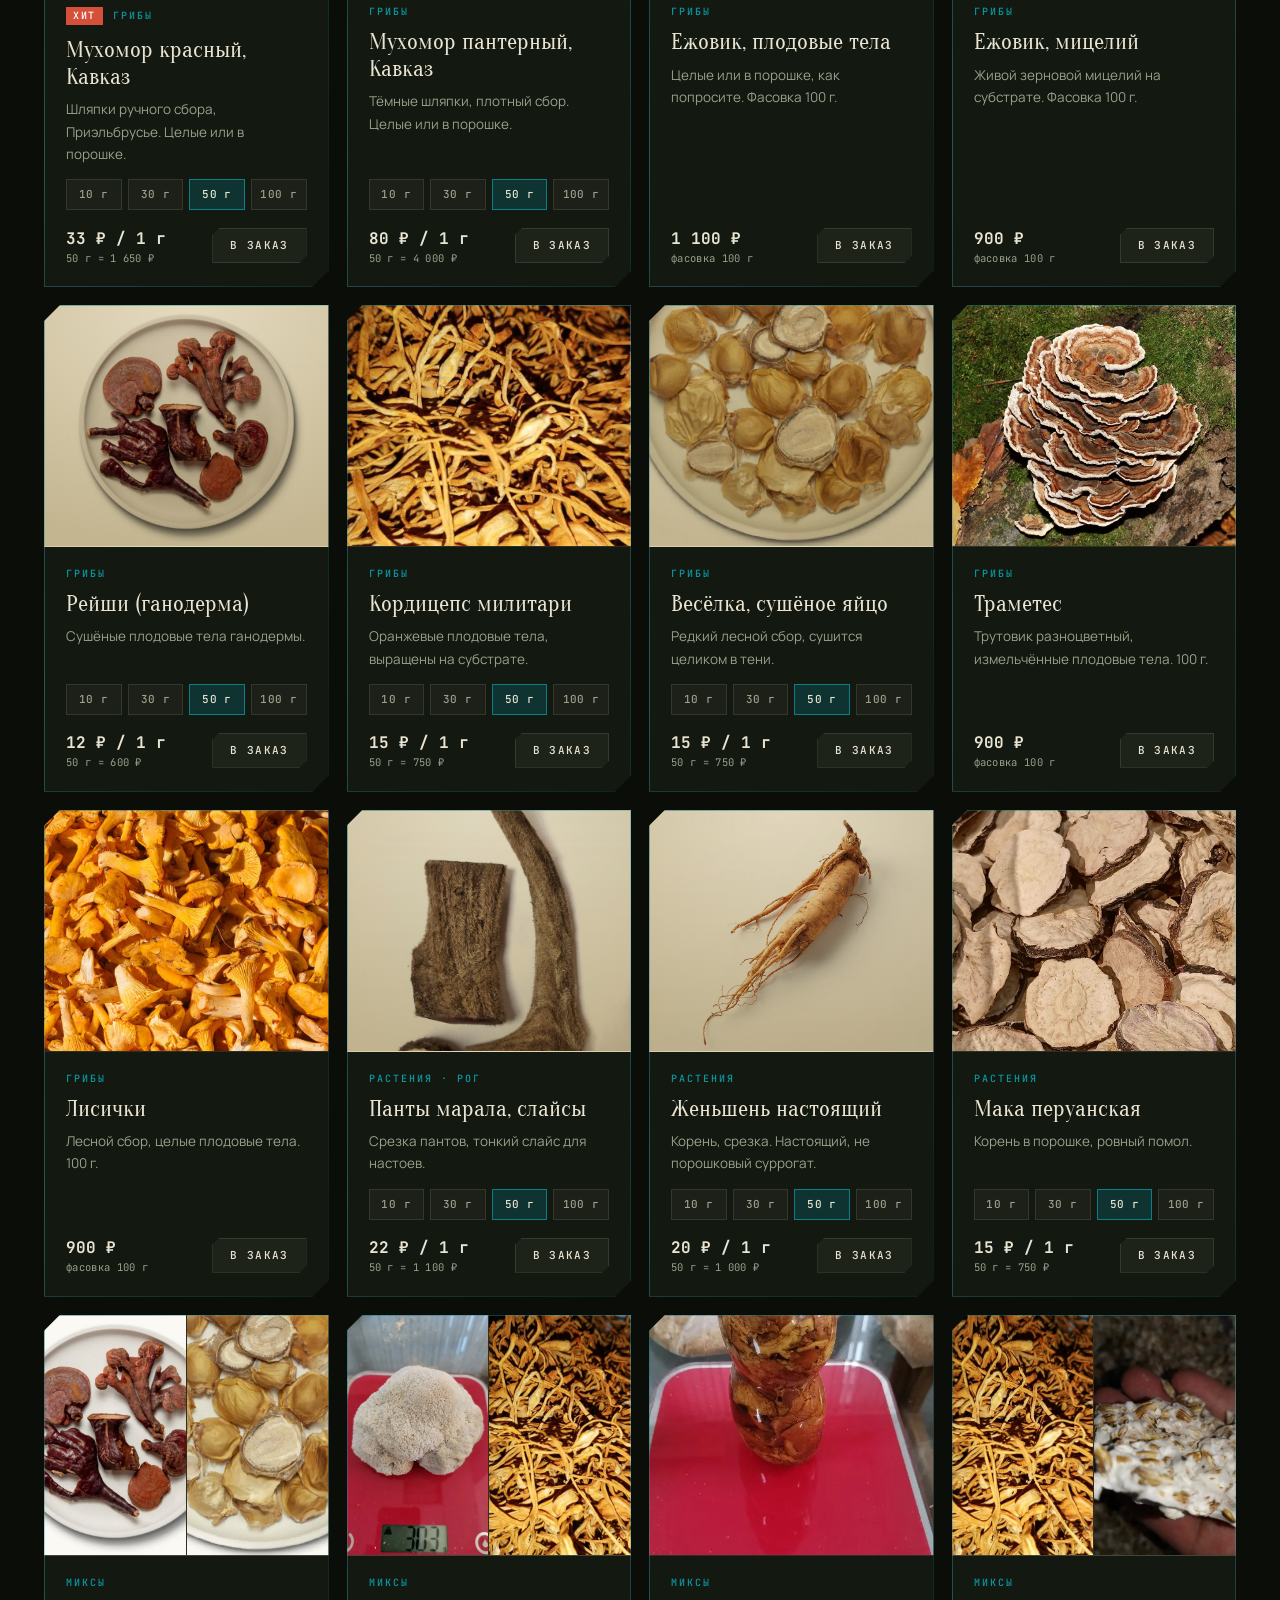
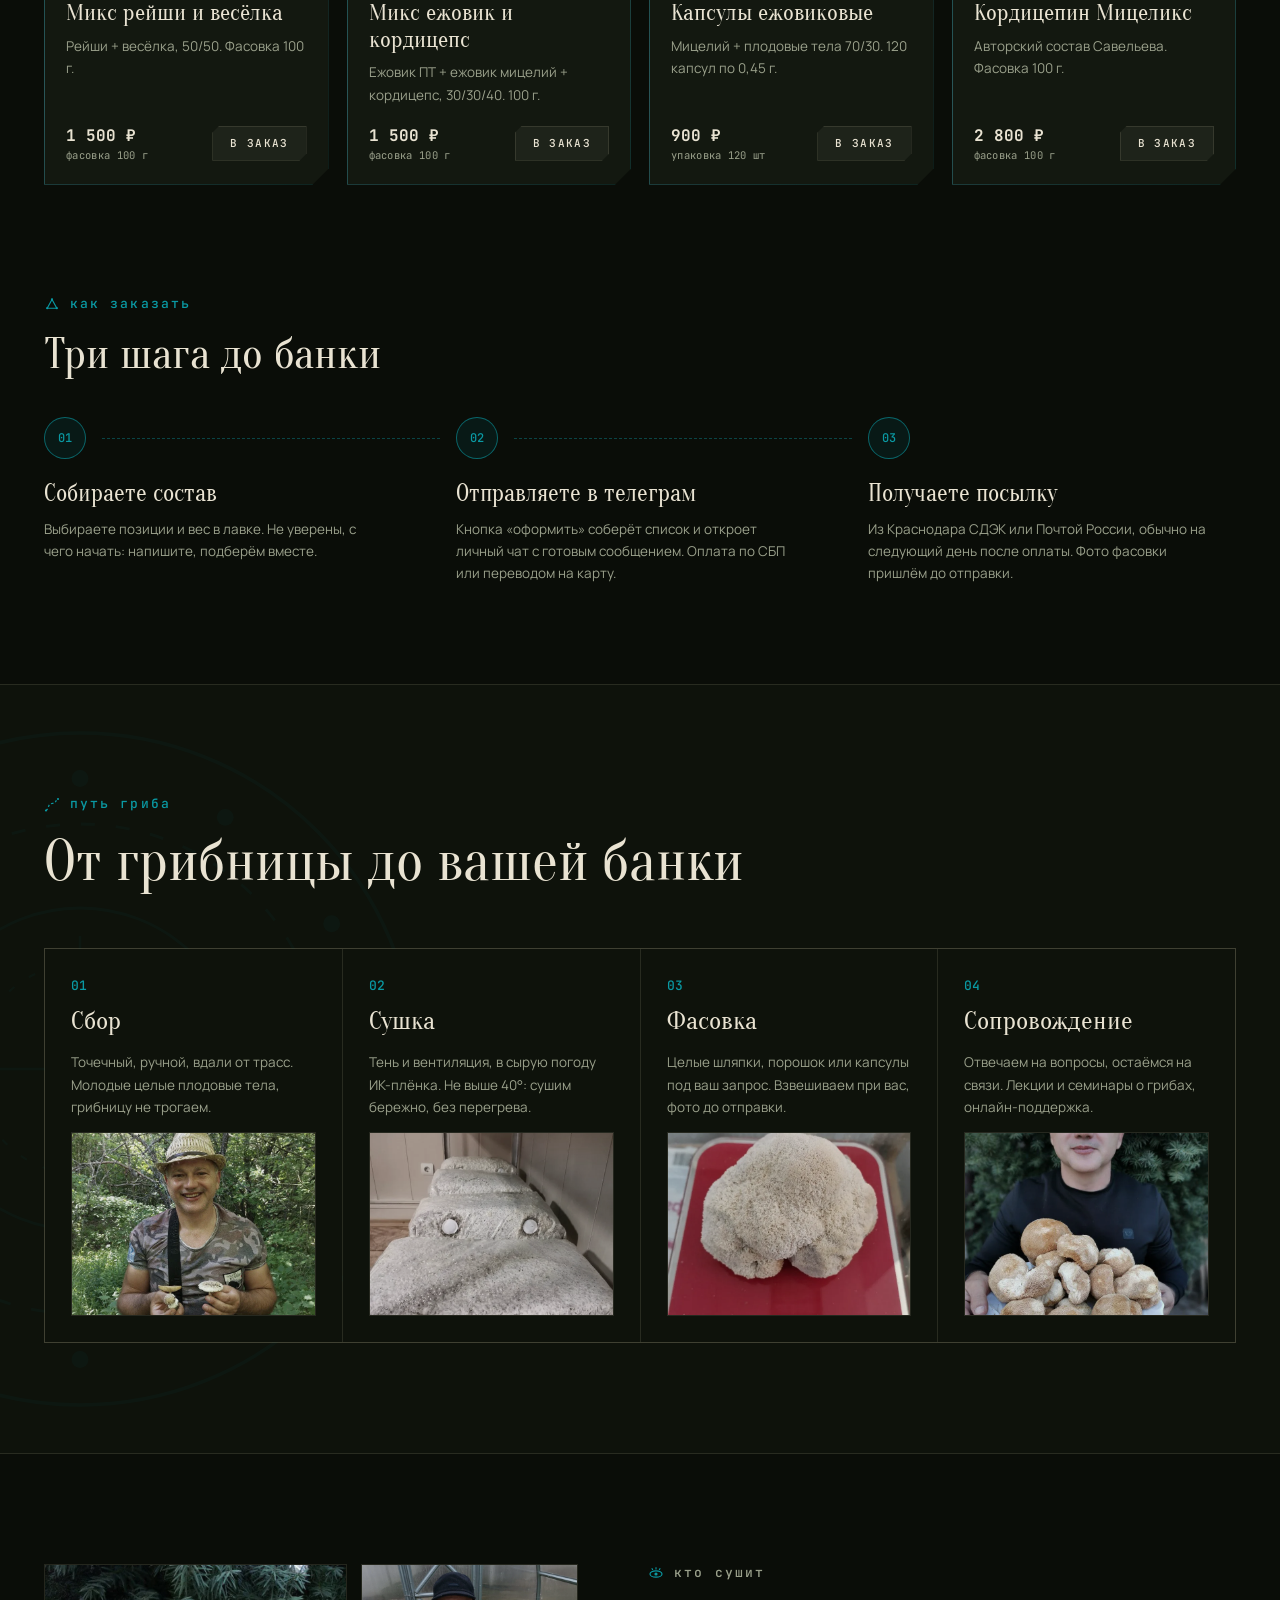
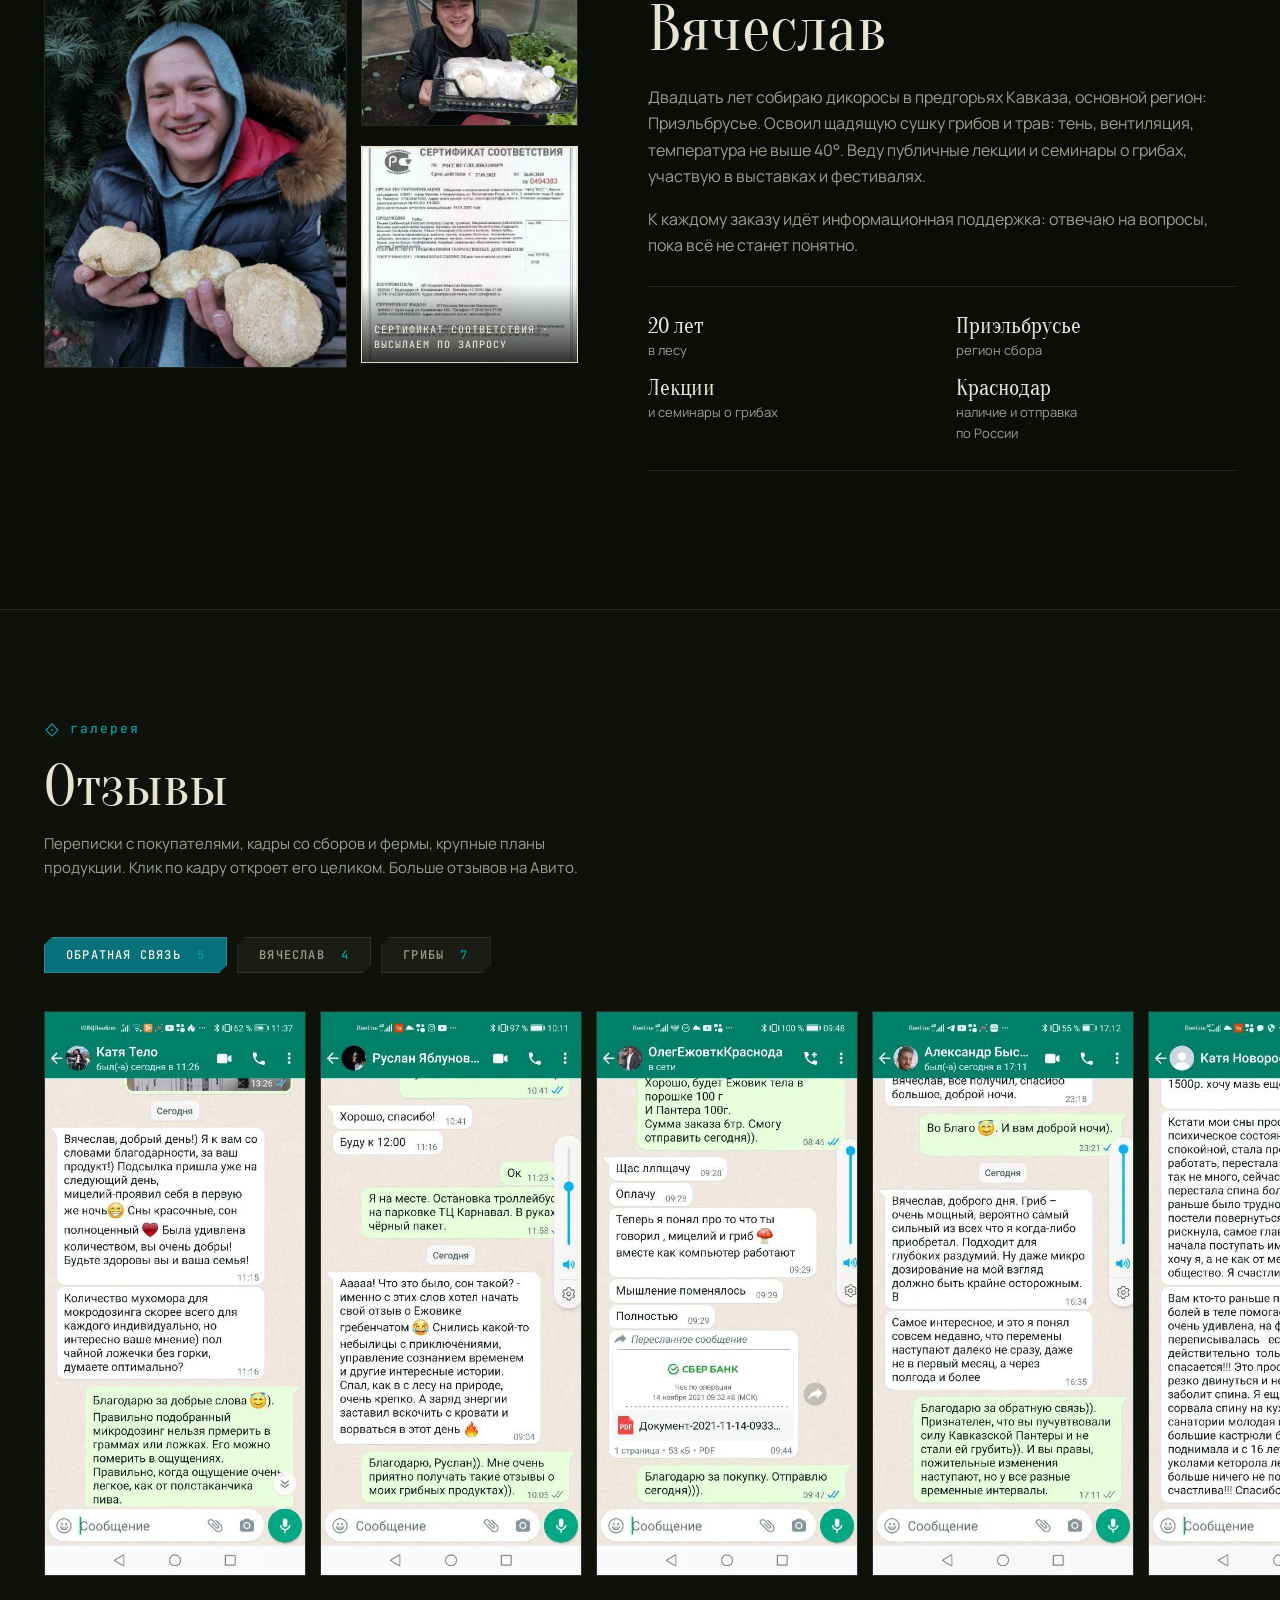
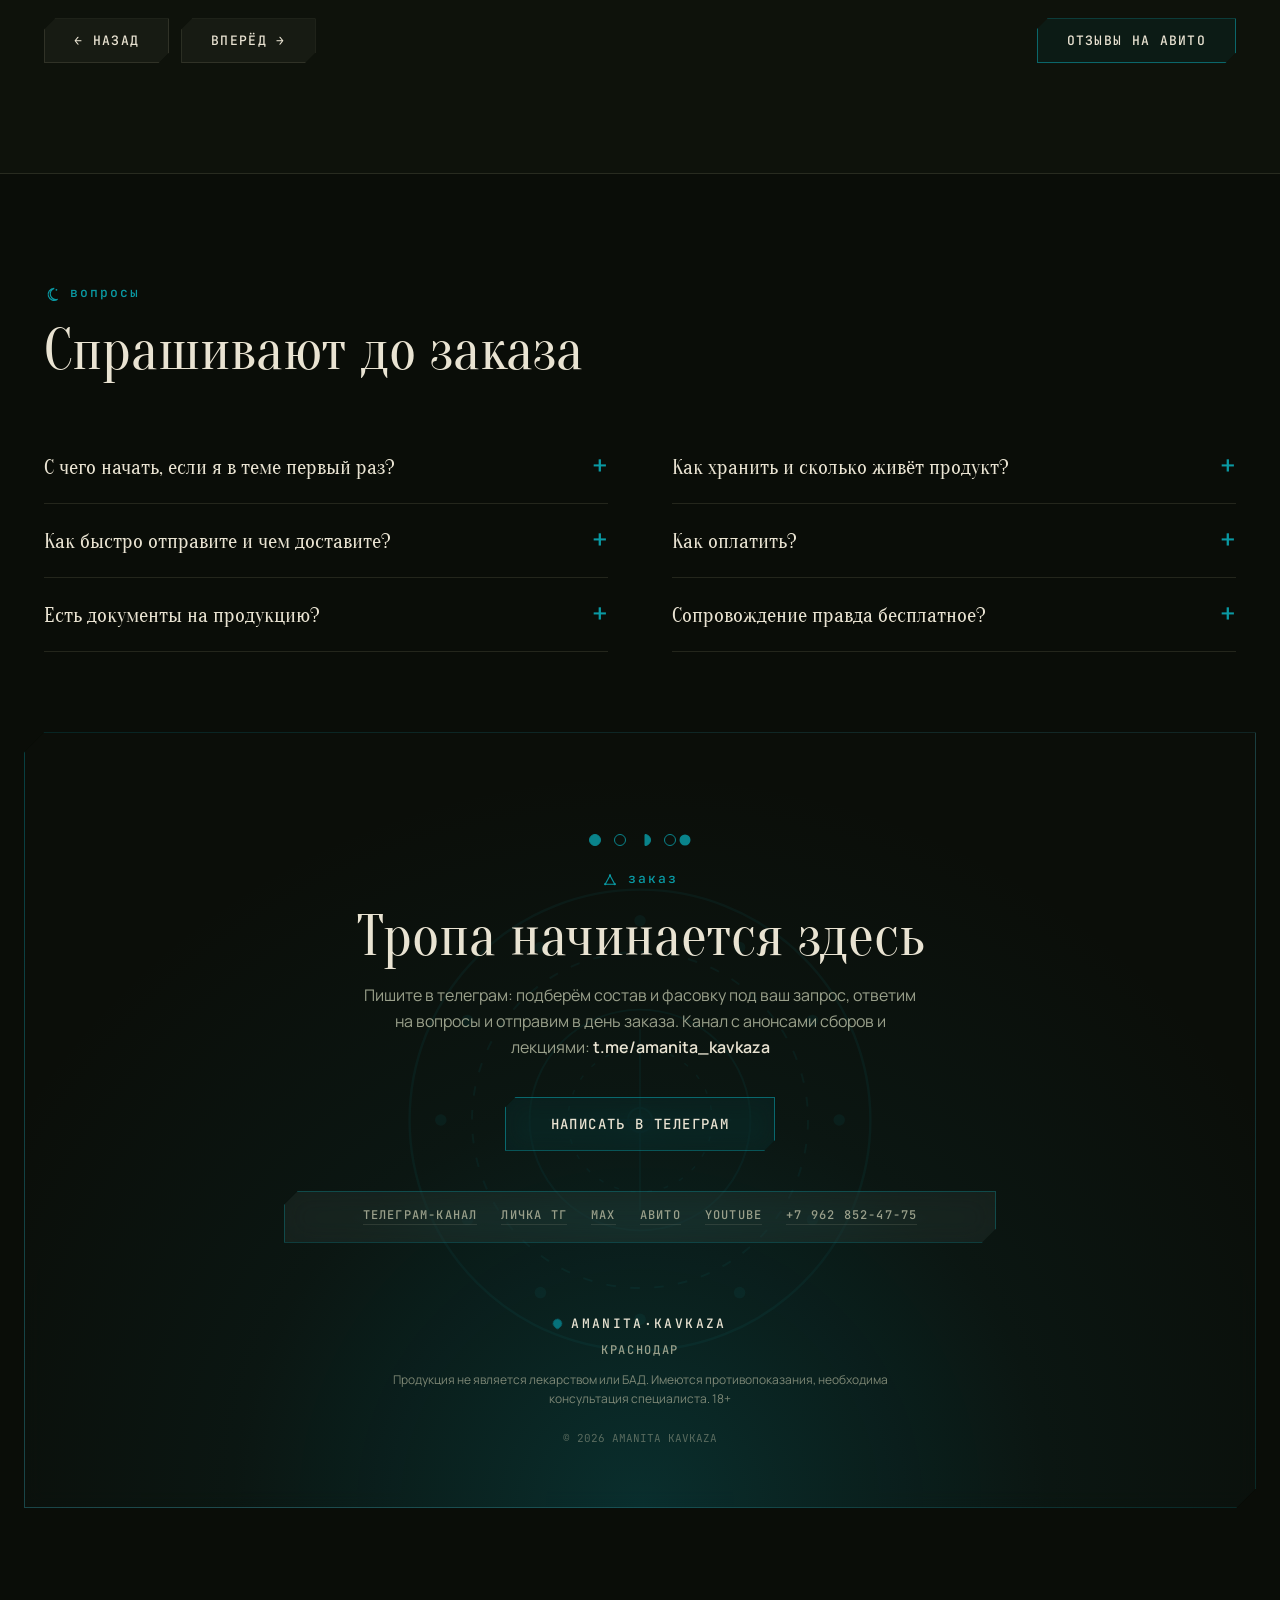
==== commit c03891db: "sync wp kit css" ====
--- a/index.html
+++ b/index.html
@@ -2,14 +2,33 @@
 <html lang="ru">
 <head>
 <meta charset="utf-8">
-<meta name="viewport" content="width=device-width, initial-scale=1">
-<title>AMANITA KAVKAZA — ноотропные грибы Приэльбрусья</title>
+<meta name="viewport" content="width=device-width, initial-scale=1, viewport-fit=cover">
+<title>AMANITA KAVKAZA — грибы и дикоросы Приэльбрусья</title>
 <meta name="description" content="Мухомор красный и пантерный, ежовик, рейши, кордицепс, весёлка и дикоросы Кавказа. Ручной сбор в Приэльбрусье, сушка до 40°, сопровождение после покупки.">
+<meta name="theme-color" content="#0a0d08">
+<link rel="canonical" href="https://daruev.github.io/amanita-kavkaza/">
+<meta property="og:type" content="website">
+<meta property="og:locale" content="ru_RU">
+<meta property="og:site_name" content="AMANITA KAVKAZA">
+<meta property="og:title" content="AMANITA KAVKAZA — грибы Кавказа от производителя">
+<meta property="og:description" content="Мухомор, ежовик, рейши, кордицепс и дикоросы Приэльбрусья. Ручной сбор, сушка не выше 40°, сопровождение после покупки.">
+<meta property="og:url" content="https://daruev.github.io/amanita-kavkaza/">
+<meta property="og:image" content="https://daruev.github.io/amanita-kavkaza/assets/img/og.jpg">
+<meta property="og:image:width" content="1200">
+<meta property="og:image:height" content="630">
+<meta name="twitter:card" content="summary_large_image">
+<meta name="twitter:title" content="AMANITA KAVKAZA — грибы Кавказа от производителя">
+<meta name="twitter:description" content="Ручной сбор в Приэльбрусье, сушка до 40°, сопровождение после покупки.">
+<meta name="twitter:image" content="https://daruev.github.io/amanita-kavkaza/assets/img/og.jpg">
 <link rel="icon" href="data:image/svg+xml,%3Csvg xmlns='http://www.w3.org/2000/svg' viewBox='0 0 32 32'%3E%3Crect width='32' height='32' fill='%230a0d08'/%3E%3Cpath d='M16 5c6 0 10 3.6 10 7.5S22 17 16 17 6 16.4 6 12.5 10 5 16 5z' fill='%23c8402e'/%3E%3Cpath d='M13 17h6l1.2 9a1 1 0 0 1-1 1.1h-6.4a1 1 0 0 1-1-1.1z' fill='%23e9e3d2'/%3E%3C/svg%3E">
+<link rel="apple-touch-icon" href="assets/img/touch-icon.png">
 <link rel="preconnect" href="https://fonts.googleapis.com">
 <link rel="preconnect" href="https://fonts.gstatic.com" crossorigin>
 <link href="https://fonts.googleapis.com/css2?family=Oranienbaum&family=Manrope:wght@400;500;600&family=JetBrains+Mono:wght@400;500&display=swap" rel="stylesheet">
-<link rel="stylesheet" href="assets/css/style.css?v=29">
+<link rel="preload" as="image" href="assets/img/hero-poster.jpg?v=2">
+<script>document.documentElement.className='js'</script>
+<link rel="stylesheet" href="assets/css/style.css?v=38">
+<script type="application/ld+json">{"@context":"https://schema.org","@graph":[{"@type":"Store","@id":"https://daruev.github.io/amanita-kavkaza/#store","name":"AMANITA KAVKAZA","url":"https://daruev.github.io/amanita-kavkaza/","image":"https://daruev.github.io/amanita-kavkaza/assets/img/og.jpg","description":"Грибы и дикоросы Кавказа от производителя: ручной сбор в Приэльбрусье, сушка до 40°, сопровождение после покупки.","telephone":"+79628524775","address":{"@type":"PostalAddress","addressLocality":"Краснодар","addressCountry":"RU"},"sameAs":["https://t.me/amanita_kavkaza","https://www.avito.ru/brands/459ebf89d95b4053b2d506462803c72e/all?sellerId=272e16cc7aeebf4a618e97face1baed6","https://www.youtube.com/channel/UC9B5I7K8AGxDmOVQ2GdcNtQ"]},{"@type":"ItemList","name":"Ассортимент AMANITA KAVKAZA","itemListElement":[{"@type":"ListItem","position":1,"item":{"@type":"Product","name":"Мухомор красный, Кавказ","description":"Шляпки ручного сбора, Приэльбрусье. Целые или в порошке.","image":"https://daruev.github.io/amanita-kavkaza/assets/img/amanita-caps.webp","brand":{"@type":"Brand","name":"AMANITA KAVKAZA"},"offers":{"@type":"Offer","priceCurrency":"RUB","availability":"https://schema.org/InStock","itemCondition":"https://schema.org/NewCondition","url":"https://daruev.github.io/amanita-kavkaza/#shop","priceSpecification":{"@type":"UnitPriceSpecification","price":33,"priceCurrency":"RUB","referenceQuantity":{"@type":"QuantitativeValue","value":1,"unitCode":"GRM"}},"price":33}}},{"@type":"ListItem","position":2,"item":{"@type":"Product","name":"Мухомор пантерный, Кавказ","description":"Тёмные шляпки, плотный сбор. Целые или в порошке.","image":"https://daruev.github.io/amanita-kavkaza/assets/img/amanita-panther.webp","brand":{"@type":"Brand","name":"AMANITA KAVKAZA"},"offers":{"@type":"Offer","priceCurrency":"RUB","availability":"https://schema.org/InStock","itemCondition":"https://schema.org/NewCondition","url":"https://daruev.github.io/amanita-kavkaza/#shop","priceSpecification":{"@type":"UnitPriceSpecification","price":80,"priceCurrency":"RUB","referenceQuantity":{"@type":"QuantitativeValue","value":1,"unitCode":"GRM"}},"price":80}}},{"@type":"ListItem","position":3,"item":{"@type":"Product","name":"Ежовик, плодовые тела","description":"Целые или в порошке, как попросите. Фасовка 100 г.","image":"https://daruev.github.io/amanita-kavkaza/assets/img/hericium-scale.webp","brand":{"@type":"Brand","name":"AMANITA KAVKAZA"},"offers":{"@type":"Offer","priceCurrency":"RUB","availability":"https://schema.org/InStock","itemCondition":"https://schema.org/NewCondition","url":"https://daruev.github.io/amanita-kavkaza/#shop","price":1100}}},{"@type":"ListItem","position":4,"item":{"@type":"Product","name":"Ежовик, мицелий","description":"Живой зерновой мицелий на субстрате. Фасовка 100 г.","image":"https://daruev.github.io/amanita-kavkaza/assets/img/mycelium-02.webp","brand":{"@type":"Brand","name":"AMANITA KAVKAZA"},"offers":{"@type":"Offer","priceCurrency":"RUB","availability":"https://schema.org/InStock","itemCondition":"https://schema.org/NewCondition","url":"https://daruev.github.io/amanita-kavkaza/#shop","price":900}}},{"@type":"ListItem","position":5,"item":{"@type":"Product","name":"Рейши (ганодерма)","description":"Сушёные плодовые тела ганодермы.","image":"https://daruev.github.io/amanita-kavkaza/assets/img/reishi.webp","brand":{"@type":"Brand","name":"AMANITA KAVKAZA"},"offers":{"@type":"Offer","priceCurrency":"RUB","availability":"https://schema.org/InStock","itemCondition":"https://schema.org/NewCondition","url":"https://daruev.github.io/amanita-kavkaza/#shop","priceSpecification":{"@type":"UnitPriceSpecification","price":12,"priceCurrency":"RUB","referenceQuantity":{"@type":"QuantitativeValue","value":1,"unitCode":"GRM"}},"price":12}}},{"@type":"ListItem","position":6,"item":{"@type":"Product","name":"Кордицепс милитари","description":"Оранжевые плодовые тела, выращены на субстрате.","image":"https://daruev.github.io/amanita-kavkaza/assets/img/cordyceps.webp","brand":{"@type":"Brand","name":"AMANITA KAVKAZA"},"offers":{"@type":"Offer","priceCurrency":"RUB","availability":"https://schema.org/InStock","itemCondition":"https://schema.org/NewCondition","url":"https://daruev.github.io/amanita-kavkaza/#shop","priceSpecification":{"@type":"UnitPriceSpecification","price":15,"priceCurrency":"RUB","referenceQuantity":{"@type":"QuantitativeValue","value":1,"unitCode":"GRM"}},"price":15}}},{"@type":"ListItem","position":7,"item":{"@type":"Product","name":"Весёлка, сушёное яйцо","description":"Редкий лесной сбор, сушится целиком в тени.","image":"https://daruev.github.io/amanita-kavkaza/assets/img/veselka.webp","brand":{"@type":"Brand","name":"AMANITA KAVKAZA"},"offers":{"@type":"Offer","priceCurrency":"RUB","availability":"https://schema.org/InStock","itemCondition":"https://schema.org/NewCondition","url":"https://daruev.github.io/amanita-kavkaza/#shop","priceSpecification":{"@type":"UnitPriceSpecification","price":15,"priceCurrency":"RUB","referenceQuantity":{"@type":"QuantitativeValue","value":1,"unitCode":"GRM"}},"price":15}}},{"@type":"ListItem","position":8,"item":{"@type":"Product","name":"Траметес","description":"Трутовик разноцветный, измельчённые плодовые тела. 100 г.","image":"https://daruev.github.io/amanita-kavkaza/assets/img/trametes.webp","brand":{"@type":"Brand","name":"AMANITA KAVKAZA"},"offers":{"@type":"Offer","priceCurrency":"RUB","availability":"https://schema.org/InStock","itemCondition":"https://schema.org/NewCondition","url":"https://daruev.github.io/amanita-kavkaza/#shop","price":900}}},{"@type":"ListItem","position":9,"item":{"@type":"Product","name":"Лисички","description":"Лесной сбор, целые плодовые тела. 100 г.","image":"https://daruev.github.io/amanita-kavkaza/assets/img/lisichki.webp","brand":{"@type":"Brand","name":"AMANITA KAVKAZA"},"offers":{"@type":"Offer","priceCurrency":"RUB","availability":"https://schema.org/InStock","itemCondition":"https://schema.org/NewCondition","url":"https://daruev.github.io/amanita-kavkaza/#shop","price":900}}},{"@type":"ListItem","position":10,"item":{"@type":"Product","name":"Панты марала, слайсы","description":"Срезка пантов, тонкий слайс для настоев.","image":"https://daruev.github.io/amanita-kavkaza/assets/img/panty.webp","brand":{"@type":"Brand","name":"AMANITA KAVKAZA"},"offers":{"@type":"Offer","priceCurrency":"RUB","availability":"https://schema.org/InStock","itemCondition":"https://schema.org/NewCondition","url":"https://daruev.github.io/amanita-kavkaza/#shop","priceSpecification":{"@type":"UnitPriceSpecification","price":22,"priceCurrency":"RUB","referenceQuantity":{"@type":"QuantitativeValue","value":1,"unitCode":"GRM"}},"price":22}}},{"@type":"ListItem","position":11,"item":{"@type":"Product","name":"Женьшень настоящий","description":"Корень, срезка. Настоящий, не порошковый суррогат.","image":"https://daruev.github.io/amanita-kavkaza/assets/img/zhenshen.webp","brand":{"@type":"Brand","name":"AMANITA KAVKAZA"},"offers":{"@type":"Offer","priceCurrency":"RUB","availability":"https://schema.org/InStock","itemCondition":"https://schema.org/NewCondition","url":"https://daruev.github.io/amanita-kavkaza/#shop","priceSpecification":{"@type":"UnitPriceSpecification","price":20,"priceCurrency":"RUB","referenceQuantity":{"@type":"QuantitativeValue","value":1,"unitCode":"GRM"}},"price":20}}},{"@type":"ListItem","position":12,"item":{"@type":"Product","name":"Мака перуанская","description":"Корень в порошке, ровный помол.","image":"https://daruev.github.io/amanita-kavkaza/assets/img/maka.webp","brand":{"@type":"Brand","name":"AMANITA KAVKAZA"},"offers":{"@type":"Offer","priceCurrency":"RUB","availability":"https://schema.org/InStock","itemCondition":"https://schema.org/NewCondition","url":"https://daruev.github.io/amanita-kavkaza/#shop","priceSpecification":{"@type":"UnitPriceSpecification","price":15,"priceCurrency":"RUB","referenceQuantity":{"@type":"QuantitativeValue","value":1,"unitCode":"GRM"}},"price":15}}},{"@type":"ListItem","position":13,"item":{"@type":"Product","name":"Микс рейши и весёлка","description":"Рейши + весёлка, 50/50. Фасовка 100 г.","image":"https://daruev.github.io/amanita-kavkaza/assets/img/reishi.webp","brand":{"@type":"Brand","name":"AMANITA KAVKAZA"},"offers":{"@type":"Offer","priceCurrency":"RUB","availability":"https://schema.org/InStock","itemCondition":"https://schema.org/NewCondition","url":"https://daruev.github.io/amanita-kavkaza/#shop","price":1500}}},{"@type":"ListItem","position":14,"item":{"@type":"Product","name":"Микс ежовик и кордицепс","description":"Ежовик ПТ + ежовик мицелий + кордицепс, 30/30/40. 100 г.","image":"https://daruev.github.io/amanita-kavkaza/assets/img/hericium-scale.webp","brand":{"@type":"Brand","name":"AMANITA KAVKAZA"},"offers":{"@type":"Offer","priceCurrency":"RUB","availability":"https://schema.org/InStock","itemCondition":"https://schema.org/NewCondition","url":"https://daruev.github.io/amanita-kavkaza/#shop","price":1500}}},{"@type":"ListItem","position":15,"item":{"@type":"Product","name":"Капсулы ежовиковые","description":"Мицелий + плодовые тела 70/30. 120 капсул по 0,45 г.","image":"https://daruev.github.io/amanita-kavkaza/assets/img/jar-scale.webp","brand":{"@type":"Brand","name":"AMANITA KAVKAZA"},"offers":{"@type":"Offer","priceCurrency":"RUB","availability":"https://schema.org/InStock","itemCondition":"https://schema.org/NewCondition","url":"https://daruev.github.io/amanita-kavkaza/#shop","price":900}}},{"@type":"ListItem","position":16,"item":{"@type":"Product","name":"Кордицепин Мицеликс","description":"Авторский состав Савельева. Фасовка 100 г.","image":"https://daruev.github.io/amanita-kavkaza/assets/img/cordyceps.webp","brand":{"@type":"Brand","name":"AMANITA KAVKAZA"},"offers":{"@type":"Offer","priceCurrency":"RUB","availability":"https://schema.org/InStock","itemCondition":"https://schema.org/NewCondition","url":"https://daruev.github.io/amanita-kavkaza/#shop","price":2800}}}]},{"@type":"FAQPage","mainEntity":[{"@type":"Question","name":"С чего начать, если я в теме первый раз?","acceptedAnswer":{"@type":"Answer","text":"Напишите в телеграм: расскажем про ассортимент, фасовки и хранение, поможем выбрать позицию. Если есть сомнения, сначала проконсультируйтесь со специалистом."}},{"@type":"Question","name":"Как хранить и сколько живёт продукт?","acceptedAnswer":{"@type":"Answer","text":"Тёмное сухое место, стеклянная банка или вакуум. При таком хранении сушёный гриб спокойно стоит до двух лет."}},{"@type":"Question","name":"Как быстро отправите и чем доставите?","acceptedAnswer":{"@type":"Answer","text":"Из Краснодара: СДЭК или Почта России. Подсылка обычно на следующий день после оплаты, фото фасовки присылаем до отправки."}},{"@type":"Question","name":"Как оплатить?","acceptedAnswer":{"@type":"Answer","text":"Перевод на карту или СБП, детали согласуем в телеграме при оформлении заказа."}},{"@type":"Question","name":"Есть документы на продукцию?","acceptedAnswer":{"@type":"Answer","text":"Декларация соответствия есть, высылаем по запросу. Сама продукция не является лекарством или БАД, информация на сайте не медицинская рекомендация."}},{"@type":"Question","name":"Сопровождение правда бесплатное?","acceptedAnswer":{"@type":"Answer","text":"Да. Все, кто взял продукт, получают информационную поддержку в переписке: ответы на вопросы о фасовке, хранении и выборе позиции. Плюс лекции и семинары, анонсы в канале."}}]}]}</script>
 </head>
 <body>
 
@@ -92,34 +111,68 @@
   </defs>
 </svg>
 
+<a class="skip" href="#shop">к лавке</a>
+<p class="sr" id="live" aria-live="polite"></p>
+
 <header class="hdr" id="top">
   <div class="wrap hdr-in">
     <a class="brand" href="#top"><span class="brand-dot"></span>AMANITA·KAVKAZA</a>
-    <nav class="nav">
+    <nav class="nav" aria-label="Разделы">
       <a href="#shop">лавка</a>
+      <a href="#how">заказ</a>
       <a href="#path">путь</a>
       <a href="#master">мастер</a>
       <a href="#reviews">отзывы</a>
       <a href="#faq">вопросы</a>
     </nav>
-    <a class="btn btn-red hdr-cta" href="https://t.me/amanita_kavkaza" target="_blank" rel="noopener">телеграм</a>
-  </div>
+    <a class="btn btn-main hdr-cta" href="https://t.me/amanita123" target="_blank" rel="noopener" data-goal="header_write">написать</a>
+    <button class="burger" id="burger" type="button" aria-label="Меню" aria-expanded="false" aria-controls="mnav"><i></i><i></i></button>
+  </div>
+  <i class="hdr-bar" id="hdrBar" aria-hidden="true"></i>
 </header>
 
+<div class="mnav" id="mnav" hidden>
+  <nav aria-label="Разделы">
+    <a href="#shop">лавка</a>
+    <a href="#how">как заказать</a>
+    <a href="#path">путь гриба</a>
+    <a href="#master">мастер</a>
+    <a href="#reviews">отзывы</a>
+    <a href="#faq">вопросы</a>
+  </nav>
+  <a class="btn btn-main btn-big" href="https://t.me/amanita123" target="_blank" rel="noopener" data-goal="cta_write">написать в телеграм</a>
+</div>
+
 <section class="hero">
-  <video class="hero-bg" autoplay muted loop playsinline poster="assets/img/hero-poster.jpg" src="assets/video/hero.mp4"></video>
+  <img width="720" height="960" class="hero-glow" src="assets/img/hero-poster.jpg?v=2" alt="" aria-hidden="true">
   <div class="hero-shade"></div>
   <svg class="mandala hero-mandala" aria-hidden="true"><use href="#mandala"/></svg>
   <svg class="mandala hero-mandala2" aria-hidden="true"><use href="#mandala"/></svg>
+  <canvas class="spores" id="spores" aria-hidden="true"></canvas>
   <div class="wrap hero-in">
-    <p class="kick io">грибы кавказа · от производителя</p>
-    <h1 class="io">Сила природы<br>Кавказа</h1>
-    <p class="hero-sub io">Мухомор, ежовик, рейши, кордицепс и дикоросы Приэльбрусья. Ручной сбор, сушка не выше 40°, живое сопровождение после покупки. Для здоровья, энергии и яркости жизни.</p>
-    <div class="hero-cta io">
-      <a class="btn btn-red" href="#shop">в лавку</a>
-      <a class="btn btn-ghost" href="https://t.me/amanita_kavkaza" target="_blank" rel="noopener">телеграм-канал</a>
-    </div>
-  </div>
+    <div class="hero-copy">
+      <p class="kick io">грибы кавказа · от производителя</p>
+      <h1 class="io">Сила природы<br><em>Кавказа</em></h1>
+      <p class="hero-sub io">Мухомор, ежовик, рейши, кордицепс и дикоросы Приэльбрусья. Ручной сбор, сушка не выше 40°, живая связь после покупки.</p>
+      <div class="hero-cta io">
+        <a class="btn btn-main" href="#shop" data-goal="hero_shop">в лавку</a>
+        <a class="btn btn-ghost" href="https://t.me/amanita123" target="_blank" rel="noopener" data-goal="hero_ask">задать вопрос</a>
+      </div>
+      <ul class="hero-facts io">
+        <li><b><span data-n="20">20</span>+</b>лет в лесу</li>
+        <li><b><span data-n="16">16</span></b>позиций в наличии</li>
+        <li><b>от <span data-n="12">12</span> ₽</b>за грамм</li>
+        <li><b>СДЭК</b>и Почта России</li>
+      </ul>
+    </div>
+    <div class="hero-frame">
+      <video class="hero-vid" autoplay muted loop playsinline disablepictureinpicture preload="auto" poster="assets/img/hero-poster.jpg?v=2" src="assets/video/hero.mp4?v=2" aria-hidden="true" tabindex="-1"></video>
+    </div>
+  </div>
+  <svg class="ridge" viewBox="0 0 1440 220" preserveAspectRatio="none" aria-hidden="true">
+    <path class="ridge-b" d="M0 220V150l120-30 100 20 120-50 110 40 110-50 90 30 110-70 40 22 40-26 40 22 80 42 100-30 120 50 120-30 140 40v110z"/>
+    <path class="ridge-f" d="M0 220v-40l140-20 120 25 160-35 140 28 140-18 160 30 140-25 160 23 140-18 140 20v30z"/>
+  </svg>
 </section>
 
 <div class="tape" aria-hidden="true">
@@ -149,218 +202,218 @@
       <p class="sec-sub">Цены за грамм или за фасовку. Порошок, целые шляпки и капсулы делаем под запрос.</p>
     </div>
     <div class="filters io">
-      <button class="chip on" data-f="all">всё</button>
-      <button class="chip" data-f="fungi">грибы</button>
-      <button class="chip" data-f="plants">растения</button>
-      <button class="chip" data-f="mix">миксы</button>
+      <button class="chip on" type="button" aria-pressed="true" data-f="all">всё</button>
+      <button class="chip" type="button" aria-pressed="false" data-f="fungi">грибы</button>
+      <button class="chip" type="button" aria-pressed="false" data-f="plants">растения</button>
+      <button class="chip" type="button" aria-pressed="false" data-f="mix">миксы</button>
     </div>
     <div class="cards">
 
       <article class="card io" data-cat="fungi">
-        <div class="card-media"><img src="assets/img/amanita-caps.webp" alt="Сушёные шляпки мухомора красного" loading="lazy"></div>
-        <div class="card-body">
-          <p class="tag">хит · грибы</p>
+        <div class="card-media"><img width="720" height="960" src="assets/img/amanita-caps.webp" alt="Сушёные шляпки мухомора красного" loading="lazy"></div>
+        <div class="card-body">
+          <p class="tag"><i class="hit">хит</i>грибы</p>
           <h3>Мухомор красный, Кавказ</h3>
           <p class="desc">Шляпки ручного сбора, Приэльбрусье. Целые или в порошке.</p>
           <div class="card-row">
             <p class="price"><b>33 ₽ / 1 г</b><span>50 г = 1 650 ₽</span></p>
-            <button class="add" data-id="muhomor-krasnyy" data-name="Мухомор красный, Кавказ (г)" data-price="33" data-unit="г">в заказ</button>
-          </div>
-        </div>
-      </article>
-
-      <article class="card io" data-cat="fungi">
-        <div class="card-media"><img src="assets/img/amanita-panther.webp" alt="Сушёные шляпки мухомора пантерного" loading="lazy"></div>
+            <button class="add" type="button" data-id="muhomor-krasnyy" data-name="Мухомор красный, Кавказ" data-price="33" data-unit="г">в заказ</button>
+          </div>
+        </div>
+      </article>
+
+      <article class="card io" data-cat="fungi">
+        <div class="card-media"><img width="750" height="225" src="assets/img/amanita-panther.webp" alt="Сушёные шляпки мухомора пантерного" loading="lazy"></div>
         <div class="card-body">
           <p class="tag">грибы</p>
           <h3>Мухомор пантерный, Кавказ</h3>
-          <p class="desc">Тёмные шляпки, плотный сбор. Только малые дозы.</p>
+          <p class="desc">Тёмные шляпки, плотный сбор. Целые или в порошке.</p>
           <div class="card-row">
             <p class="price"><b>80 ₽ / 1 г</b><span>50 г = 4 000 ₽</span></p>
-            <button class="add" data-id="muhomor-panternyy" data-name="Мухомор пантерный, Кавказ (г)" data-price="80" data-unit="г">в заказ</button>
-          </div>
-        </div>
-      </article>
-
-      <article class="card io" data-cat="fungi">
-        <div class="card-media"><img src="assets/img/hericium-scale.webp" alt="Плодовые тела ежовика на весах" loading="lazy"></div>
+            <button class="add" type="button" data-id="muhomor-panternyy" data-name="Мухомор пантерный, Кавказ" data-price="80" data-unit="г">в заказ</button>
+          </div>
+        </div>
+      </article>
+
+      <article class="card io" data-cat="fungi">
+        <div class="card-media"><img width="720" height="960" src="assets/img/hericium-scale.webp" alt="Плодовые тела ежовика на весах" loading="lazy"></div>
         <div class="card-body">
           <p class="tag">грибы</p>
           <h3>Ежовик, плодовые тела</h3>
           <p class="desc">Целые или в порошке, как попросите. Фасовка 100 г.</p>
           <div class="card-row">
             <p class="price"><b>1 100 ₽</b><span>фасовка 100 г</span></p>
-            <button class="add" data-id="ezhevik-pt" data-name="Ежовик, плодовые тела 100 г" data-price="1100" data-unit="шт">в заказ</button>
-          </div>
-        </div>
-      </article>
-
-      <article class="card io" data-cat="fungi">
-        <div class="card-media"><img src="assets/img/mycelium-02.webp" alt="Зерновой мицелий ежовика в руке" loading="lazy"></div>
+            <button class="add" type="button" data-id="ezhevik-pt" data-name="Ежовик, плодовые тела 100 г" data-price="1100" data-unit="шт">в заказ</button>
+          </div>
+        </div>
+      </article>
+
+      <article class="card io" data-cat="fungi">
+        <div class="card-media"><img width="1280" height="960" src="assets/img/mycelium-02.webp" alt="Зерновой мицелий ежовика в руке" loading="lazy"></div>
         <div class="card-body">
           <p class="tag">грибы</p>
           <h3>Ежовик, мицелий</h3>
           <p class="desc">Живой зерновой мицелий на субстрате. Фасовка 100 г.</p>
           <div class="card-row">
             <p class="price"><b>900 ₽</b><span>фасовка 100 г</span></p>
-            <button class="add" data-id="ezhevik-mic" data-name="Ежовик, мицелий 100 г" data-price="900" data-unit="шт">в заказ</button>
-          </div>
-        </div>
-      </article>
-
-      <article class="card io" data-cat="fungi">
-        <div class="card-media"><img src="assets/img/reishi.webp" alt="Плодовые тела рейши на тарелке" loading="lazy"></div>
+            <button class="add" type="button" data-id="ezhevik-mic" data-name="Ежовик, мицелий 100 г" data-price="900" data-unit="шт">в заказ</button>
+          </div>
+        </div>
+      </article>
+
+      <article class="card io" data-cat="fungi">
+        <div class="card-media plate"><img width="900" height="746" src="assets/img/reishi.webp" alt="Плодовые тела рейши на тарелке" loading="lazy"></div>
         <div class="card-body">
           <p class="tag">грибы</p>
           <h3>Рейши (ганодерма)</h3>
-          <p class="desc">Классика фунготерапии, сушёные плодовые тела.</p>
+          <p class="desc">Сушёные плодовые тела ганодермы.</p>
           <div class="card-row">
             <p class="price"><b>12 ₽ / 1 г</b><span>100 г = 1 200 ₽</span></p>
-            <button class="add" data-id="reishi" data-name="Рейши (ганодерма) (г)" data-price="12" data-unit="г">в заказ</button>
-          </div>
-        </div>
-      </article>
-
-      <article class="card io" data-cat="fungi">
-        <div class="card-media"><img src="assets/img/cordyceps.webp" alt="Кордицепс милитари" loading="lazy"></div>
+            <button class="add" type="button" data-id="reishi" data-name="Рейши (ганодерма)" data-price="12" data-unit="г">в заказ</button>
+          </div>
+        </div>
+      </article>
+
+      <article class="card io" data-cat="fungi">
+        <div class="card-media"><img width="720" height="960" src="assets/img/cordyceps.webp" alt="Кордицепс милитари" loading="lazy"></div>
         <div class="card-body">
           <p class="tag">грибы</p>
           <h3>Кордицепс милитари</h3>
           <p class="desc">Оранжевые плодовые тела, выращены на субстрате.</p>
           <div class="card-row">
             <p class="price"><b>15 ₽ / 1 г</b><span>100 г = 1 500 ₽</span></p>
-            <button class="add" data-id="cordyceps" data-name="Кордицепс милитари (г)" data-price="15" data-unit="г">в заказ</button>
-          </div>
-        </div>
-      </article>
-
-      <article class="card io" data-cat="fungi">
-        <div class="card-media"><img src="assets/img/veselka.webp" alt="Сушёные яйца весёлки" loading="lazy"></div>
+            <button class="add" type="button" data-id="cordyceps" data-name="Кордицепс милитари" data-price="15" data-unit="г">в заказ</button>
+          </div>
+        </div>
+      </article>
+
+      <article class="card io" data-cat="fungi">
+        <div class="card-media plate"><img width="900" height="468" src="assets/img/veselka.webp" alt="Сушёные яйца весёлки" loading="lazy"></div>
         <div class="card-body">
           <p class="tag">грибы</p>
           <h3>Весёлка, сушёное яйцо</h3>
           <p class="desc">Редкий лесной сбор, сушится целиком в тени.</p>
           <div class="card-row">
             <p class="price"><b>15 ₽ / 1 г</b><span>100 г = 1 500 ₽</span></p>
-            <button class="add" data-id="veselka" data-name="Весёлка, сушёное яйцо (г)" data-price="15" data-unit="г">в заказ</button>
-          </div>
-        </div>
-      </article>
-
-      <article class="card io" data-cat="fungi">
-        <div class="card-media"><img src="assets/img/trametes.webp" alt="Трутовик разноцветный на пне" loading="lazy"></div>
+            <button class="add" type="button" data-id="veselka" data-name="Весёлка, сушёное яйцо" data-price="15" data-unit="г">в заказ</button>
+          </div>
+        </div>
+      </article>
+
+      <article class="card io" data-cat="fungi">
+        <div class="card-media"><img width="900" height="900" src="assets/img/trametes.webp" alt="Трутовик разноцветный на пне" loading="lazy"></div>
         <div class="card-body">
           <p class="tag">грибы</p>
           <h3>Траметес</h3>
           <p class="desc">Трутовик разноцветный, измельчённые плодовые тела. 100 г.</p>
           <div class="card-row">
             <p class="price"><b>900 ₽</b><span>фасовка 100 г</span></p>
-            <button class="add" data-id="trametes" data-name="Траметес 100 г" data-price="900" data-unit="шт">в заказ</button>
-          </div>
-        </div>
-      </article>
-
-      <article class="card io" data-cat="fungi">
-        <div class="card-media"><img src="assets/img/lisichki.webp" alt="Свежие лисички" loading="lazy"></div>
+            <button class="add" type="button" data-id="trametes" data-name="Траметес 100 г" data-price="900" data-unit="шт">в заказ</button>
+          </div>
+        </div>
+      </article>
+
+      <article class="card io" data-cat="fungi">
+        <div class="card-media"><img width="900" height="610" src="assets/img/lisichki.webp" alt="Свежие лисички" loading="lazy"></div>
         <div class="card-body">
           <p class="tag">грибы</p>
           <h3>Лисички</h3>
-          <p class="desc">Антипаразитарный сбор, целые плодовые тела. 100 г.</p>
+          <p class="desc">Лесной сбор, целые плодовые тела. 100 г.</p>
           <div class="card-row">
             <p class="price"><b>900 ₽</b><span>фасовка 100 г</span></p>
-            <button class="add" data-id="lisichki" data-name="Лисички 100 г" data-price="900" data-unit="шт">в заказ</button>
+            <button class="add" type="button" data-id="lisichki" data-name="Лисички 100 г" data-price="900" data-unit="шт">в заказ</button>
           </div>
         </div>
       </article>
 
       <article class="card io" data-cat="plants">
-        <div class="card-media"><img src="assets/img/panty.webp" alt="Панты марала, срез" loading="lazy"></div>
+        <div class="card-media plate"><img width="720" height="1210" src="assets/img/panty.webp" alt="Панты марала, срез" loading="lazy"></div>
         <div class="card-body">
           <p class="tag">растения · рог</p>
           <h3>Панты марала, слайсы</h3>
           <p class="desc">Срезка пантов, тонкий слайс для настоев.</p>
           <div class="card-row">
             <p class="price"><b>22 ₽ / 1 г</b><span>100 г = 2 200 ₽</span></p>
-            <button class="add" data-id="panty" data-name="Панты марала, слайсы (г)" data-price="22" data-unit="г">в заказ</button>
+            <button class="add" type="button" data-id="panty" data-name="Панты марала, слайсы" data-price="22" data-unit="г">в заказ</button>
           </div>
         </div>
       </article>
 
       <article class="card io" data-cat="plants">
-        <div class="card-media"><img src="assets/img/zhenshen.webp" alt="Корень женьшеня" loading="lazy"></div>
+        <div class="card-media plate"><img width="900" height="892" src="assets/img/zhenshen.webp" alt="Корень женьшеня" loading="lazy"></div>
         <div class="card-body">
           <p class="tag">растения</p>
           <h3>Женьшень настоящий</h3>
           <p class="desc">Корень, срезка. Настоящий, не порошковый суррогат.</p>
           <div class="card-row">
             <p class="price"><b>20 ₽ / 1 г</b><span>100 г = 2 000 ₽</span></p>
-            <button class="add" data-id="zhenshen" data-name="Женьшень настоящий, слайсы (г)" data-price="20" data-unit="г">в заказ</button>
+            <button class="add" type="button" data-id="zhenshen" data-name="Женьшень настоящий, слайсы" data-price="20" data-unit="г">в заказ</button>
           </div>
         </div>
       </article>
 
       <article class="card io" data-cat="plants">
-        <div class="card-media"><img src="assets/img/maka.webp" alt="Сушёные слайсы маки" loading="lazy"></div>
+        <div class="card-media"><img width="900" height="900" src="assets/img/maka.webp" alt="Сушёные слайсы маки" loading="lazy"></div>
         <div class="card-body">
           <p class="tag">растения</p>
           <h3>Мака перуанская</h3>
           <p class="desc">Корень в порошке, ровный помол.</p>
           <div class="card-row">
             <p class="price"><b>15 ₽ / 1 г</b><span>100 г = 1 500 ₽</span></p>
-            <button class="add" data-id="maka" data-name="Мака перуанская (г)" data-price="15" data-unit="г">в заказ</button>
+            <button class="add" type="button" data-id="maka" data-name="Мака перуанская" data-price="15" data-unit="г">в заказ</button>
+          </div>
+        </div>
+      </article>
+
+      <article class="card io" data-cat="mix">
+        <div class="card-media duo plate">
+          <img width="900" height="746" src="assets/img/reishi.webp" alt="Рейши" loading="lazy">
+          <img width="900" height="468" src="assets/img/veselka.webp" alt="Весёлка" loading="lazy">
+        </div>
+        <div class="card-body">
+          <p class="tag">миксы</p>
+          <h3>Микс рейши и весёлка</h3>
+          <p class="desc">Рейши + весёлка, 50/50. Фасовка 100 г.</p>
+          <div class="card-row">
+            <p class="price"><b>1 500 ₽</b><span>фасовка 100 г</span></p>
+            <button class="add" type="button" data-id="kokteyl-imm" data-name="Микс рейши и весёлка 100 г" data-price="1500" data-unit="шт">в заказ</button>
           </div>
         </div>
       </article>
 
       <article class="card io" data-cat="mix">
         <div class="card-media duo">
-          <img src="assets/img/reishi.webp" alt="Рейши" loading="lazy">
-          <img src="assets/img/veselka.webp" alt="Весёлка" loading="lazy">
+          <img width="720" height="960" src="assets/img/hericium-scale.webp" alt="Ежовик" loading="lazy">
+          <img width="720" height="960" src="assets/img/cordyceps.webp" alt="Кордицепс" loading="lazy">
         </div>
         <div class="card-body">
           <p class="tag">миксы</p>
-          <h3>Иммунный коктейль</h3>
-          <p class="desc">Рейши + весёлка, 50/50. Фасовка 100 г.</p>
+          <h3>Микс ежовик и кордицепс</h3>
+          <p class="desc">Ежовик ПТ + ежовик мицелий + кордицепс, 30/30/40. 100 г.</p>
           <div class="card-row">
             <p class="price"><b>1 500 ₽</b><span>фасовка 100 г</span></p>
-            <button class="add" data-id="kokteyl-imm" data-name="Иммунный коктейль 100 г" data-price="1500" data-unit="шт">в заказ</button>
+            <button class="add" type="button" data-id="miks-noo" data-name="Микс ежовик и кордицепс 100 г" data-price="1500" data-unit="шт">в заказ</button>
           </div>
         </div>
       </article>
 
       <article class="card io" data-cat="mix">
-        <div class="card-media duo">
-          <img src="assets/img/hericium-scale.webp" alt="Ежовик" loading="lazy">
-          <img src="assets/img/cordyceps.webp" alt="Кордицепс" loading="lazy">
-        </div>
-        <div class="card-body">
-          <p class="tag">миксы</p>
-          <h3>Ноотропный микс</h3>
-          <p class="desc">Ежовик ПТ + ежовик мицелий + кордицепс, 30/30/40. 100 г.</p>
-          <div class="card-row">
-            <p class="price"><b>1 500 ₽</b><span>фасовка 100 г</span></p>
-            <button class="add" data-id="miks-noo" data-name="Ноотропный микс 100 г" data-price="1500" data-unit="шт">в заказ</button>
-          </div>
-        </div>
-      </article>
-
-      <article class="card io" data-cat="mix">
-        <div class="card-media"><img src="assets/img/jar-scale.webp" alt="Банка с продуктом на весах" loading="lazy"></div>
+        <div class="card-media"><img width="540" height="960" src="assets/img/jar-scale.webp" alt="Банка с продуктом на весах" loading="lazy"></div>
         <div class="card-body">
           <p class="tag">миксы</p>
           <h3>Капсулы ежовиковые</h3>
           <p class="desc">Мицелий + плодовые тела 70/30. 120 капсул по 0,45 г.</p>
           <div class="card-row">
             <p class="price"><b>900 ₽</b><span>упаковка 120 шт</span></p>
-            <button class="add" data-id="kapsuly" data-name="Капсулы ежовиковые, 120 шт" data-price="900" data-unit="шт">в заказ</button>
+            <button class="add" type="button" data-id="kapsuly" data-name="Капсулы ежовиковые, 120 шт" data-price="900" data-unit="шт">в заказ</button>
           </div>
         </div>
       </article>
 
       <article class="card io" data-cat="mix">
         <div class="card-media duo">
-          <img src="assets/img/cordyceps.webp" alt="Кордицепс" loading="lazy">
-          <img src="assets/img/mycelium-02.webp" alt="Зерновой мицелий" loading="lazy">
+          <img width="720" height="960" src="assets/img/cordyceps.webp" alt="Кордицепс" loading="lazy">
+          <img width="1280" height="960" src="assets/img/mycelium-02.webp" alt="Зерновой мицелий" loading="lazy">
         </div>
         <div class="card-body">
           <p class="tag">миксы</p>
@@ -368,12 +421,38 @@
           <p class="desc">Авторский состав Савельева. Фасовка 100 г.</p>
           <div class="card-row">
             <p class="price"><b>2 800 ₽</b><span>фасовка 100 г</span></p>
-            <button class="add" data-id="korditsepin" data-name="Кордицепин Мицеликс 100 г" data-price="2800" data-unit="шт">в заказ</button>
-          </div>
-        </div>
-      </article>
-
-    </div>
+            <button class="add" type="button" data-id="korditsepin" data-name="Кордицепин Мицеликс 100 г" data-price="2800" data-unit="шт">в заказ</button>
+          </div>
+        </div>
+      </article>
+
+    </div>
+  </div>
+</section>
+
+<section class="sec how" id="how">
+  <div class="wrap">
+    <div class="sec-head io">
+      <p class="kick"><svg class="kicon"><use href="#sg-trin"/></svg>как заказать</p>
+      <h2>Три шага до банки</h2>
+    </div>
+    <ol class="how-grid">
+      <li class="io">
+        <p class="num">01</p>
+        <h3>Собираете состав</h3>
+        <p>Выбираете позиции и вес в лавке. Не уверены, с чего начать: напишите, подберём вместе.</p>
+      </li>
+      <li class="io">
+        <p class="num">02</p>
+        <h3>Отправляете в телеграм</h3>
+        <p>Кнопка «оформить» соберёт список и откроет личный чат с готовым сообщением. Оплата по СБП или переводом на карту.</p>
+      </li>
+      <li class="io">
+        <p class="num">03</p>
+        <h3>Получаете посылку</h3>
+        <p>Из Краснодара СДЭК или Почтой России, обычно на следующий день после оплаты. Фото фасовки пришлём до отправки.</p>
+      </li>
+    </ol>
   </div>
 </section>
 
@@ -384,38 +463,30 @@
       <p class="kick"><svg class="kicon"><use href="#sg-path"/></svg>путь гриба</p>
       <h2>От грибницы до вашей банки</h2>
     </div>
-    <div class="hero-strip">
-      <div class="hero-strip-in">
-        <span class="ti"><svg><use href="#sg-gill"/></svg>20 лет в лесу</span>
-        <span class="ti"><svg><use href="#sg-list"/></svg>16 позиций в лавке</span>
-        <span class="ti"><svg><use href="#sg-eye"/></svg>сопровождение до результата</span>
-        <span class="ti"><svg><use href="#sg-box"/></svg>отправка по России</span>
-      </div>
-    </div>
     <div class="path-grid">
       <div class="step io">
         <p class="num">01</p>
         <h3>Сбор</h3>
         <p>Точечный, ручной, вдали от трасс. Молодые целые плодовые тела, грибницу не трогаем.</p>
-        <img src="assets/img/founder-03.webp" alt="Сбор мухоморов в предгорьях Кавказа" loading="lazy">
+        <img width="720" height="960" src="assets/img/founder-03.webp" alt="Сбор мухоморов в предгорьях Кавказа" loading="lazy">
       </div>
       <div class="step io">
         <p class="num">02</p>
         <h3>Сушка</h3>
-        <p>Тень и вентиляция, в сырую погоду ИК-плёнка. Не выше 40°: действующие вещества остаются живыми.</p>
-        <img src="assets/img/farm-racks.webp" alt="Стеллажи с блоками мицелия" loading="lazy">
+        <p>Тень и вентиляция, в сырую погоду ИК-плёнка. Не выше 40°: сушим бережно, без перегрева.</p>
+        <img width="720" height="960" src="assets/img/farm-racks.webp" alt="Стеллажи с блоками мицелия" loading="lazy">
       </div>
       <div class="step io">
         <p class="num">03</p>
         <h3>Фасовка</h3>
         <p>Целые шляпки, порошок или капсулы под ваш запрос. Взвешиваем при вас, фото до отправки.</p>
-        <img src="assets/img/hericium-scale.webp" alt="Взвешивание ежовика" loading="lazy">
+        <img width="720" height="960" src="assets/img/hericium-scale.webp" alt="Взвешивание ежовика" loading="lazy">
       </div>
       <div class="step io">
         <p class="num">04</p>
         <h3>Сопровождение</h3>
-        <p>Подбираем схему и дозу, остаёмся на связи. Лекции и семинары по фунготерапии, онлайн-поддержка.</p>
-        <img src="assets/img/founder-04.webp" alt="Сопровождение и консультации" loading="lazy">
+        <p>Отвечаем на вопросы, остаёмся на связи. Лекции и семинары о грибах, онлайн-поддержка.</p>
+        <img width="720" height="960" src="assets/img/founder-04.webp" alt="Сопровождение и консультации" loading="lazy">
       </div>
     </div>
   </div>
@@ -424,52 +495,25 @@
 <section class="sec mstr" id="master">
   <div class="wrap mstr-grid">
     <div class="mstr-photos io">
-      <img class="m1" src="assets/img/founder-01.webp" alt="Вячеслав с плодовыми телами ежовика" loading="lazy">
-      <img class="m2" src="assets/img/founder-02.webp" alt="Собранный урожай ежовика" loading="lazy">
+      <img width="720" height="960" class="m1" src="assets/img/founder-01.webp" alt="Вячеслав с плодовыми телами ежовика" loading="lazy">
+      <img width="1280" height="960" class="m2" src="assets/img/founder-02.webp" alt="Собранный урожай ежовика" loading="lazy">
       <a class="cert-tile" href="assets/img/cert.webp" target="_blank" rel="noopener" title="Открыть сертификат целиком">
-        <img src="assets/img/cert-doc.webp" alt="Сертификат соответствия" loading="lazy">
+        <img width="520" height="752" src="assets/img/cert-doc.webp" alt="Сертификат соответствия" loading="lazy">
         <figcaption>сертификат соответствия · высылаем по запросу</figcaption>
       </a>
     </div>
     <div class="mstr-text">
       <p class="kick io"><svg class="kicon"><use href="#sg-eye"/></svg>кто сушит</p>
       <h2 class="io">Вячеслав</h2>
-      <p class="io">Двадцать лет собираю дикоросы в предгорьях Кавказа, основной регион: Приэльбрусье. Освоил щадящую сушку, при которой в грибе остаётся максимум действующих веществ. Веду публичные лекции и семинары по фунготерапии, участвую в выставках и фестивалях.</p>
-      <p class="io">К каждому заказу идёт информационная поддержка и сопровождение, пока вы не поймёте, как и зачем вам это работает.</p>
+      <p class="io">Двадцать лет собираю дикоросы в предгорьях Кавказа, основной регион: Приэльбрусье. Освоил щадящую сушку грибов и трав: тень, вентиляция, температура не выше 40°. Веду публичные лекции и семинары о грибах, участвую в выставках и фестивалях.</p>
+      <p class="io">К каждому заказу идёт информационная поддержка: отвечаю на вопросы, пока всё не станет понятно.</p>
       <ul class="facts io">
         <li><span>20 лет</span> в лесу</li>
         <li><span>Приэльбрусье</span> регион сбора</li>
-        <li><span>Лекции</span> по фунготерапии</li>
-        <li><span>Юг России</span> крупнейший производитель<br>ноотропных грибов</li>
+        <li><span>Лекции</span> и семинары о грибах</li>
+        <li><span>Краснодар</span> наличие и отправка<br>по России</li>
       </ul>
     </div>
-  </div>
-</section>
-
-<section class="sec guide">
-  <div class="wrap">
-    <blockquote class="quote io">
-      «Правильно подобранный микродозинг нельзя померить в граммах или ложках. Его можно померить в ощущениях».
-      <cite>Вячеслав</cite>
-    </blockquote>
-    <div class="guide-grid">
-      <div class="g io">
-        <p class="num">01</p>
-        <h3>Микродозинг</h3>
-        <p>Начальная школа. Красный мухомор: добрый и мягкий, на нём легче всего поймать свою личную дозу.</p>
-      </div>
-      <div class="g io">
-        <p class="num">02</p>
-        <h3>Дозинг</h3>
-        <p>Средняя школа. Ощущения глубже и ярче. Красный или коварная Пантера, по вашему запросу.</p>
-      </div>
-      <div class="g io">
-        <p class="num">03</p>
-        <h3>Психонавтика</h3>
-        <p>Высшая школа: путешествие в собственной психике. Только после серьёзной подготовки и с Пантерой.</p>
-      </div>
-    </div>
-    <p class="note io">Главное правило Вячеслава: не перескакивать этапы. Идёте в восьмой класс, не закончив начальную школу, вас ждёт «неуч пришёл». Продукция не является лекарством или БАД, материалы сайта не медицинская рекомендация. Имеются противопоказания, необходима консультация специалиста.</p>
   </div>
 </section>
 
@@ -478,83 +522,84 @@
     <div class="sec-head io">
       <p class="kick"><svg class="kicon"><use href="#sg-rhomb"/></svg>галерея</p>
       <h2>Отзывы</h2>
-      <p class="sec-sub">Переписки с покупателями, кадры со сборов и фермы, крупные планы продукции. Клик по кадру откроет его целиком.</p>
+      <p class="sec-sub">Переписки с покупателями, кадры со сборов и фермы, крупные планы продукции. Клик по кадру откроет его целиком. Больше отзывов на Авито.</p>
     </div>
     <div class="gtabs io">
-      <button class="chip on" data-g="rev">обратная связь <i>5</i></button>
-      <button class="chip" data-g="man">вячеслав <i>4</i></button>
-      <button class="chip" data-g="shroom">грибы <i>7</i></button>
+      <button class="chip on" type="button" aria-pressed="true" data-g="rev">обратная связь <i>5</i></button>
+      <button class="chip" type="button" aria-pressed="false" data-g="man">вячеслав <i>4</i></button>
+      <button class="chip" type="button" aria-pressed="false" data-g="shroom">грибы <i>7</i></button>
     </div>
   </div>
   <div class="gal-track io" id="galTrack" data-mode="rev">
     <figure data-g="rev">
-      <img src="assets/img/review-01.webp" alt="Отзыв Кати: сны и мицелий" loading="lazy">
-      <figcaption>катя: мицелий, сны с первой ночи</figcaption>
+      <img width="443" height="960" src="assets/img/review-01.webp" alt="Отзыв Кати: заказ мицелия" loading="lazy">
+      <figcaption>катя: заказ мицелия</figcaption>
     </figure>
     <figure data-g="rev">
-      <img src="assets/img/review-02.webp" alt="Отзыв Руслана: крупный заказ ежовика" loading="lazy">
+      <img width="443" height="960" src="assets/img/review-02.webp" alt="Отзыв Руслана: крупный заказ ежовика" loading="lazy">
       <figcaption>руслан: полтора килограмма ежовика</figcaption>
     </figure>
     <figure data-g="rev">
-      <img src="assets/img/review-03.webp" alt="Отзыв Елены: заказ пантерного и шляпок" loading="lazy">
+      <img width="443" height="960" src="assets/img/review-03.webp" alt="Отзыв Елены: заказ пантерного и шляпок" loading="lazy">
       <figcaption>елена: пантерный и шляпки, отзыв с оплатой</figcaption>
     </figure>
     <figure data-g="rev">
-      <img src="assets/img/review-04.webp" alt="Отзыв Алексея: пантерный, два с половиной месяца" loading="lazy">
-      <figcaption>алексей: пантерный, 2,5 месяца</figcaption>
+      <img width="443" height="960" src="assets/img/review-04.webp" alt="Отзыв Алексея о заказе пантерного" loading="lazy">
+      <figcaption>алексей: заказ пантерного</figcaption>
     </figure>
     <figure data-g="rev">
-      <img src="assets/img/review-05.webp" alt="Отзыв Кати из Новороссийска" loading="lazy">
-      <figcaption>катя: спина перестала болеть</figcaption>
+      <img width="443" height="960" src="assets/img/review-05.webp" alt="Отзыв Кати из Новороссийска" loading="lazy">
+      <figcaption>катя из новороссийска: отзыв после заказа</figcaption>
     </figure>
     <figure data-g="man" hidden>
-      <img src="assets/img/founder-03.webp" alt="Вячеслав со сбором мухоморов в лесу" loading="lazy">
+      <img width="720" height="960" src="assets/img/founder-03.webp" alt="Вячеслав со сбором мухоморов в лесу" loading="lazy">
       <figcaption>приэльбрусье: сбор красного</figcaption>
     </figure>
     <figure data-g="man" hidden>
-      <img src="assets/img/founder-01.webp" alt="Вячеслав с тремя плодовыми телами ежовика" loading="lazy">
+      <img width="720" height="960" src="assets/img/founder-01.webp" alt="Вячеслав с тремя плодовыми телами ежовика" loading="lazy">
       <figcaption>ежовик: три рекордных плодовых тела</figcaption>
     </figure>
     <figure data-g="man" hidden>
-      <img src="assets/img/founder-02.webp" alt="Вячеслав с блоком мицелия в теплице" loading="lazy">
+      <img width="1280" height="960" src="assets/img/founder-02.webp" alt="Вячеслав с блоком мицелия в теплице" loading="lazy">
       <figcaption>теплица: блок ежовика на выходе</figcaption>
     </figure>
     <figure data-g="man" hidden>
-      <img src="assets/img/founder-04.webp" alt="Вячеслав с тарелкой свежих ежовиков" loading="lazy">
+      <img width="720" height="960" src="assets/img/founder-04.webp" alt="Вячеслав с тарелкой свежих ежовиков" loading="lazy">
       <figcaption>свежак: тарелка ежовика</figcaption>
     </figure>
     <figure data-g="shroom" hidden>
-      <img src="assets/img/amanita-caps.webp" alt="Сушёные шляпки мухомора красного" loading="lazy">
+      <img width="720" height="960" src="assets/img/amanita-caps.webp" alt="Сушёные шляпки мухомора красного" loading="lazy">
       <figcaption>шляпки красного, сушка в тени</figcaption>
     </figure>
     <figure data-g="shroom" hidden>
-      <img src="assets/img/amanita-panther.webp" alt="Сушёные шляпки мухомора пантерного" loading="lazy">
+      <img width="750" height="225" src="assets/img/amanita-panther.webp" alt="Сушёные шляпки мухомора пантерного" loading="lazy">
       <figcaption>пантерный: разбор сбора</figcaption>
     </figure>
     <figure data-g="shroom" hidden>
-      <img src="assets/img/cordyceps.webp" alt="Сушёный кордицепс милитари" loading="lazy">
+      <img width="720" height="960" src="assets/img/cordyceps.webp" alt="Сушёный кордицепс милитари" loading="lazy">
       <figcaption>кордицепс милитари</figcaption>
     </figure>
     <figure data-g="shroom" hidden>
-      <img src="assets/img/hericium-macro.webp" alt="Плодовое тело ежовика крупным планом" loading="lazy">
+      <img width="1280" height="960" src="assets/img/hericium-macro.webp" alt="Плодовое тело ежовика крупным планом" loading="lazy">
       <figcaption>ежовик: плодовое тело</figcaption>
     </figure>
     <figure data-g="shroom" hidden>
-      <img src="assets/img/hericium-scale.webp" alt="Ежовик на весах перед фасовкой" loading="lazy">
+      <img width="720" height="960" src="assets/img/hericium-scale.webp" alt="Ежовик на весах перед фасовкой" loading="lazy">
       <figcaption>ежовик перед фасовкой</figcaption>
     </figure>
     <figure data-g="shroom" hidden>
-      <img src="assets/img/jar-scale.webp" alt="Банка с продуктом на весах" loading="lazy">
+      <img width="540" height="960" src="assets/img/jar-scale.webp" alt="Банка с продуктом на весах" loading="lazy">
       <figcaption>фасовка под заказ</figcaption>
     </figure>
     <figure data-g="shroom" hidden>
-      <img src="assets/img/mycelium-02.webp" alt="Зерновой мицелий ежовика в руке" loading="lazy">
+      <img width="1280" height="960" src="assets/img/mycelium-02.webp" alt="Зерновой мицелий ежовика в руке" loading="lazy">
       <figcaption>живой зерновой мицелий</figcaption>
     </figure>
   </div>
   <div class="wrap revs-nav io">
-    <button class="btn btn-ghost" data-r="prev">← назад</button>
-    <button class="btn btn-ghost" data-r="next">вперёд →</button>
+    <button class="btn btn-ghost" type="button" data-r="prev" aria-label="Назад по галерее">← назад</button>
+    <button class="btn btn-ghost" type="button" data-r="next" aria-label="Вперёд по галерее">вперёд →</button>
+    <a class="btn btn-main revs-av" data-goal="avito" href="https://www.avito.ru/brands/459ebf89d95b4053b2d506462803c72e/all?sellerId=272e16cc7aeebf4a618e97face1baed6" target="_blank" rel="noopener">отзывы на Авито</a>
   </div>
 </section>
 
@@ -567,7 +612,7 @@
     <div class="faq-list">
       <details class="q io">
         <summary>С чего начать, если я в теме первый раз?</summary>
-        <p>Напишите в телеграм: расскажете о задаче и самочувствии, подберём продукт и стартовую дозу. Обычно начинают с красного мухомора или ежовика в минимальных количествах.</p>
+        <p>Напишите в телеграм: расскажем про ассортимент, фасовки и хранение, поможем выбрать позицию. Если есть сомнения, сначала проконсультируйтесь со специалистом.</p>
       </details>
       <details class="q io">
         <summary>Как хранить и сколько живёт продукт?</summary>
@@ -587,7 +632,7 @@
       </details>
       <details class="q io">
         <summary>Сопровождение правда бесплатное?</summary>
-        <p>Да. Все, кто взял продукт, получают подбор схемы и поддержку в переписке, пока не встанет на рельсы. Плюс лекции и семинары, анонсы в канале.</p>
+        <p>Да. Все, кто взял продукт, получают информационную поддержку в переписке: ответы на вопросы о фасовке, хранении и выборе позиции. Плюс лекции и семинары, анонсы в канале.</p>
       </details>
     </div>
   </div>
@@ -597,12 +642,13 @@
     <div class="wrap cta-in">
       <p class="kick"><svg class="kicon"><use href="#sg-trin"/></svg>заказ</p>
       <h2>Тропа начинается здесь</h2>
-      <p class="cta-sub">Пишите в телеграм: подберём состав и схему под вашу задачу, ответим на вопросы и отправим в день заказа. Канал с анонсами сборов и лекциями: <b>t.me/amanita_kavkaza</b></p>
-      <a class="btn btn-red btn-big" href="https://t.me/amanita_kavkaza" target="_blank" rel="noopener">открыть телеграм</a>
+      <p class="cta-sub">Пишите в телеграм: подберём состав и фасовку под ваш запрос, ответим на вопросы и отправим в день заказа. Канал с анонсами сборов и лекциями: <b>t.me/amanita_kavkaza</b></p>
+      <a class="btn btn-main btn-big" href="https://t.me/amanita123" target="_blank" rel="noopener">написать в телеграм</a>
       <div class="cta-links">
         <a href="https://t.me/amanita_kavkaza" target="_blank" rel="noopener">телеграм-канал</a>
         <a href="https://t.me/amanita123" target="_blank" rel="noopener">личка тг</a>
         <a href="https://max.ru/u/f9LHodD0cOLRgGn6L_Ng_giFd8k9xMPyST03SfoPKpcXO5yU4KShFrEbgAw" target="_blank" rel="noopener">MAX</a>
+        <a href="https://www.avito.ru/brands/459ebf89d95b4053b2d506462803c72e/all?sellerId=272e16cc7aeebf4a618e97face1baed6" target="_blank" rel="noopener">Авито</a>
         <a href="https://www.youtube.com/channel/UC9B5I7K8AGxDmOVQ2GdcNtQ" target="_blank" rel="noopener">YouTube</a>
         <a href="tel:+79628524775">+7 962 852-47-75</a>
       </div>
@@ -616,41 +662,44 @@
   </div>
 </section>
 
+<a class="fab" id="fab" href="https://t.me/amanita123" target="_blank" rel="noopener" aria-label="Написать в телеграм" data-goal="fab_write"><svg viewBox="0 0 24 24" aria-hidden="true"><path d="M21 4 3 11l5.5 2L10 19l3-4 4.5 3.5z" fill="none" stroke="currentColor" stroke-width="1.5" stroke-linejoin="round"/></svg><span>написать</span></a>
+
 <div class="cartbar" id="cartbar" hidden>
   <p><b id="cartCount">0</b> поз. · <span id="cartSum">0 ₽</span></p>
   <div>
-    <button class="btn btn-ghost btn-sm" id="cartOpen">состав заказа</button>
-    <button class="btn btn-red btn-sm" id="cartSend">оформить</button>
+    <button class="btn btn-ghost btn-sm" id="cartOpen" type="button">состав заказа</button>
+    <button class="btn btn-main btn-sm" id="cartSend" type="button">оформить</button>
   </div>
 </div>
 
-<div class="modal" id="modal" hidden>
+<div class="modal" id="modal" role="dialog" aria-modal="true" aria-labelledby="modalTitle" hidden>
   <div class="modal-bg" data-close></div>
   <div class="modal-box">
     <div class="modal-head">
-      <h3>Состав заказа</h3>
-      <button class="x" data-close>×</button>
+      <h3 id="modalTitle">Состав заказа</h3>
+      <button class="x" type="button" data-close aria-label="Закрыть">×</button>
     </div>
     <ul class="modal-list" id="modalList"></ul>
     <p class="modal-empty" id="modalEmpty">Пока пусто. Добавьте позиции в лавке.</p>
     <p class="modal-sum" id="modalSum"></p>
     <div class="modal-cta">
-      <button class="btn btn-ghost" id="copyList">скопировать список</button>
-      <a class="btn btn-red" id="tgGo" href="https://t.me/amanita_kavkaza" target="_blank" rel="noopener">отправить в телеграм</a>
-    </div>
-    <p class="modal-hint">Список скопируется в буфер: вставьте его в сообщении каналу или просто пришлите скрин этого окна.</p>
+      <button class="btn btn-ghost" id="copyList" type="button">скопировать список</button>
+      <a class="btn btn-main" id="tgGo" data-goal="order_send" href="https://t.me/amanita123" target="_blank" rel="noopener">отправить в телеграм</a>
+    </div>
+    <p class="modal-hint">Список подставится в сообщение сам и дублируется в буфер обмена. Если телеграм открылся с пустым полем, просто вставьте его.</p>
+    <p class="modal-alt">Удобнее иначе: <a href="https://max.ru/u/f9LHodD0cOLRgGn6L_Ng_giFd8k9xMPyST03SfoPKpcXO5yU4KShFrEbgAw" target="_blank" rel="noopener">MAX</a> · <a href="tel:+79628524775">+7 962 852-47-75</a></p>
   </div>
 </div>
 
-<div class="lb" id="lb" hidden>
+<div class="lb" id="lb" role="dialog" aria-modal="true" aria-label="Просмотр фото" hidden>
   <div class="lb-bg" data-lb-close></div>
-  <button class="lb-arrow prev" data-lb-prev>←</button>
-  <img id="lbImg" src="" alt="">
+  <button class="lb-arrow prev" type="button" data-lb-prev aria-label="Предыдущее фото">←</button>
+  <img id="lbImg" src="[data-uri]" alt="">
   <p class="lb-cap" id="lbCap"></p>
-  <button class="lb-arrow next" data-lb-next>→</button>
-  <button class="lb-x" data-lb-close>×</button>
+  <button class="lb-arrow next" type="button" data-lb-next aria-label="Следующее фото">→</button>
+  <button class="lb-x" type="button" data-lb-close aria-label="Закрыть">×</button>
 </div>
 
-<script src="assets/js/app.js?v=8"></script>
+<script src="assets/js/app.js?v=13"></script>
 </body>
 </html>
--- a/assets/css/style.css
+++ b/assets/css/style.css
@@ -8,6 +8,7 @@
   --dim:#9aa08b;
   --acc:#06717A;
   --acc2:#0a99a3;
+  --warm:#d4503a;
   --serif:'Oranienbaum',serif;
   --sans:'Manrope',sans-serif;
   --mono:'JetBrains Mono',monospace;
@@ -24,13 +25,20 @@
 }
 body::before{content:"";position:fixed;inset:0;z-index:45;pointer-events:none;background:radial-gradient(120% 95% at 50% 38%,transparent 58%,rgba(0,0,0,.52) 100%)}
 body::after{content:"";position:fixed;inset:0;z-index:44;pointer-events:none;opacity:.05;background-image:url("data:image/svg+xml;utf8,<svg xmlns='http://www.w3.org/2000/svg' width='140' height='140'><filter id='n'><feTurbulence type='fractalNoise' baseFrequency='.85' numOctaves='2'/><feColorMatrix type='saturate' values='0'/></filter><rect width='140' height='140' filter='url(%23n)'/></svg>")}
-img{display:block;max-width:100%}
+img{display:block;max-width:100%;height:auto}
 a{color:inherit;text-decoration:none}
 button{font:inherit;color:inherit;background:none;border:0;cursor:pointer}
 .wrap{max-width:1240px;margin:0 auto;padding:0 24px}
 
+a:focus-visible,button:focus-visible,summary:focus-visible{outline:2px solid var(--acc2);outline-offset:3px}
+.btn:focus-visible,.chip:focus-visible,.add:focus-visible,.wsel button:focus-visible,.qty button:focus-visible{outline:2px solid var(--ink);outline-offset:-5px}
+.gal-track figure:focus-visible,.cert-tile:focus-visible{outline:2px solid var(--acc2);outline-offset:-3px}
 ::selection{background:var(--acc);color:#fff}
 
+.sr{position:absolute;width:1px;height:1px;margin:-1px;padding:0;overflow:hidden;clip:rect(0 0 0 0);white-space:nowrap;border:0}
+section[id],.faq-cta{scroll-margin-top:56px}
+.skip{position:fixed;left:16px;top:-60px;z-index:90;padding:12px 18px;background:var(--acc);color:#f4efe2;font:500 12px/1 var(--mono);letter-spacing:.1em;text-transform:uppercase;transition:top .2s}
+.skip:focus{top:12px}
 .hdr{position:fixed;inset:0 0 auto;z-index:50;transition:background .3s,border-color .3s;border-bottom:1px solid transparent}
 .hdr.on{background:rgba(10,13,8,.86);-webkit-backdrop-filter:blur(10px);backdrop-filter:blur(10px);border-color:var(--line)}
 .hdr-in{display:flex;align-items:center;gap:28px;height:50px}
@@ -39,10 +47,22 @@
 .nav{display:flex;gap:24px;margin-left:auto}
 .nav a{font:500 12px/1 var(--mono);letter-spacing:.12em;text-transform:uppercase;color:var(--dim);transition:color .2s}
 .nav a:hover{color:var(--ink)}
+.hdr-bar{position:absolute;left:0;bottom:-1px;height:2px;width:100%;transform-origin:0 50%;transform:scaleX(var(--p,0));background:linear-gradient(90deg,var(--acc),var(--acc2))}
+.burger{display:none;position:relative;width:40px;height:40px;margin-left:6px;flex:none}
+.burger i{position:absolute;left:9px;right:9px;height:1.5px;background:var(--ink);transition:transform .3s,top .3s}
+.burger i:nth-child(1){top:15px}
+.burger i:nth-child(2){top:23px}
+.burger[aria-expanded="true"] i:nth-child(1){top:19px;transform:rotate(45deg)}
+.burger[aria-expanded="true"] i:nth-child(2){top:19px;transform:rotate(-45deg)}
+.mnav{position:fixed;inset:0;z-index:49;display:flex;flex-direction:column;justify-content:center;gap:36px;padding:90px 28px 40px;background:rgba(10,13,8,.97);-webkit-backdrop-filter:blur(16px);backdrop-filter:blur(16px)}
+.mnav nav{display:grid}
+.mnav nav a{font:400 38px/1.15 var(--serif);padding:12px 0;border-bottom:1px solid var(--line)}
+.mnav nav a:active{color:var(--acc2)}
+.mnav .btn{width:100%}
 
 .btn{display:inline-flex;align-items:center;justify-content:center;gap:8px;font:500 13px/1 var(--mono);letter-spacing:.1em;text-transform:uppercase;padding:16px 30px;border:0;transition:transform .25s,background .25s,box-shadow .25s;white-space:nowrap;clip-path:polygon(11px 0,100% 0,100% calc(100% - 11px),calc(100% - 11px) 100%,0 100%,0 11px)}
-.btn-red{background:rgba(6,113,122,.1);box-shadow:inset 0 0 0 1px rgba(10,153,163,.6),0 4px 18px rgba(6,113,122,.14);-webkit-backdrop-filter:blur(12px);backdrop-filter:blur(12px);color:var(--ink)}
-.btn-red:hover{background:linear-gradient(135deg,#0a99a3,#06717A);color:#f4efe2;transform:translateY(-2px);box-shadow:inset 0 0 0 1px rgba(233,227,210,.25),0 12px 32px rgba(6,113,122,.45)}
+.btn-main{background:rgba(6,113,122,.1);box-shadow:inset 0 0 0 1px rgba(10,153,163,.6),0 4px 18px rgba(6,113,122,.14);-webkit-backdrop-filter:blur(12px);backdrop-filter:blur(12px);color:var(--ink)}
+.btn-main:hover{background:linear-gradient(135deg,#0a99a3,#06717A);color:#f4efe2;transform:translateY(-2px);box-shadow:inset 0 0 0 1px rgba(233,227,210,.25),0 12px 32px rgba(6,113,122,.45)}
 .btn-ghost{background:rgba(233,227,210,.045);box-shadow:inset 0 0 0 1px var(--line);-webkit-backdrop-filter:blur(12px);backdrop-filter:blur(12px);color:var(--ink)}
 .btn-ghost:hover{background:rgba(6,113,122,.15);box-shadow:inset 0 0 0 1px rgba(10,153,163,.6);transform:translateY(-2px)}
 .btn-big{padding:20px 46px;font-size:14px}
@@ -63,26 +83,35 @@
 .sec-head h2,.cta h2{font:400 clamp(34px,5vw,58px)/1.05 var(--serif);margin:18px 0 14px}
 .sec-sub{color:var(--dim);font-size:15px;max-width:560px}
 
-.hero{position:relative;min-height:100vh;min-height:100svh;display:flex;flex-direction:column;justify-content:flex-end;overflow:hidden}
-.hero-bg{position:absolute;inset:0;width:100%;height:100%;object-fit:cover;opacity:.5;filter:saturate(.92) brightness(.9);animation:heroZoom 20s ease-in-out infinite alternate;transform-origin:62% 58%}
-@keyframes heroZoom{from{transform:scale(1)}to{transform:scale(1.08)}}
-.hero-shade{position:absolute;inset:0;background:
-  linear-gradient(180deg,rgba(10,13,8,.72) 0%,rgba(10,13,8,.25) 42%,rgba(10,13,8,.92) 100%),
-  radial-gradient(90% 60% at 70% 30%,rgba(10,13,8,0) 0%,rgba(10,13,8,.55) 100%),
-  radial-gradient(50% 35% at 18% 78%,rgba(6,113,122,.16) 0%,transparent 70%)}
-.hero-in{position:relative;width:100%;padding-bottom:72px}
-.hero h1{font:400 clamp(52px,8.6vw,120px)/.98 var(--serif);letter-spacing:-.01em;margin:22px 0 24px}
+.hero{position:relative;min-height:100vh;min-height:100svh;display:flex;align-items:center;overflow:hidden;padding:120px 0 clamp(130px,15vw,210px)}
+.hero-glow{position:absolute;inset:-10%;width:120%;height:120%;max-width:none;object-fit:cover;filter:blur(70px) saturate(1.4) brightness(.55);opacity:.7}
+.hero-shade{position:absolute;inset:0;z-index:1;background:
+  linear-gradient(90deg,rgba(10,13,8,.82) 0%,rgba(10,13,8,.4) 52%,rgba(10,13,8,.55) 100%),
+  linear-gradient(180deg,rgba(10,13,8,.6) 0%,rgba(10,13,8,0) 30%,rgba(10,13,8,0) 70%,rgba(10,13,8,.85) 100%)}
+.hero .mandala,.spores{z-index:1}
+.spores{position:absolute;inset:0;width:100%;height:100%;pointer-events:none}
+.hero-in{position:relative;z-index:2;width:100%;display:grid;grid-template-columns:minmax(0,1.2fr) minmax(0,.8fr);gap:56px;align-items:center}
+.hero h1{font:400 clamp(52px,7.6vw,112px)/.98 var(--serif);letter-spacing:-.01em;margin:22px 0 24px}
 .hero h1 em{font-style:normal;color:var(--acc2)}
+.hero .kick,.hero-sub{text-shadow:0 1px 14px rgba(10,13,8,.9)}
+.menu-open .cartbar{display:none}
 .hero-sub{max-width:520px;color:var(--dim);font-size:17px;margin-bottom:36px}
 .hero-cta{display:flex;gap:14px;flex-wrap:wrap}
-.hero-strip{position:relative;max-width:1240px;margin:0 0 46px;border:1px solid var(--line);background:rgba(10,13,8,.55);-webkit-backdrop-filter:blur(10px);backdrop-filter:blur(10px);clip-path:polygon(14px 0,100% 0,100% calc(100% - 14px),calc(100% - 14px) 100%,0 100%,0 14px)}
-.hero-strip-in{display:grid;grid-template-columns:repeat(4,1fr);gap:16px;padding:20px 28px}
-.hero-strip-in .ti{font:500 11px/1.5 var(--mono);letter-spacing:.14em;text-transform:uppercase;color:var(--dim)}
-.hero-strip-in .ti:nth-of-type(odd){color:var(--ink)}
+.hero-facts{list-style:none;display:grid;grid-template-columns:repeat(4,auto);justify-content:start;gap:14px 34px;margin-top:48px;padding-top:24px;border-top:1px solid var(--line);max-width:640px}
+.hero-facts li{font:500 10.5px/1.5 var(--mono);letter-spacing:.14em;text-transform:uppercase;color:var(--dim)}
+.hero-facts b{display:block;font:400 30px/1.1 var(--serif);letter-spacing:0;text-transform:none;color:var(--ink);margin-bottom:4px;white-space:nowrap}
+.hero-frame{position:relative;justify-self:end;width:min(100%,420px);aspect-ratio:3/4;max-height:72vh;max-height:72svh;filter:drop-shadow(0 26px 54px rgba(6,113,122,.3))}
+.hero-frame{transition:transform .25s ease-out;will-change:transform}
+.hero-vid{width:100%;height:100%;object-fit:cover;background:var(--panel);clip-path:polygon(22px 0,100% 0,100% calc(100% - 22px),calc(100% - 22px) 100%,0 100%,0 22px)}
+.hero-frame::before{content:"";position:absolute;inset:0;z-index:2;pointer-events:none;padding:1px;background:linear-gradient(135deg,rgba(10,153,163,.95) 0%,rgba(84,200,220,.5) 50%,rgba(6,113,122,.55) 100%);-webkit-mask:linear-gradient(#fff 0 0) content-box,linear-gradient(#fff 0 0);-webkit-mask-composite:xor;mask:linear-gradient(#fff 0 0) content-box,linear-gradient(#fff 0 0);mask-composite:exclude;clip-path:polygon(22px 0,100% 0,100% calc(100% - 22px),calc(100% - 22px) 100%,0 100%,0 22px)}
+.ridge{position:absolute;left:0;right:0;bottom:-1px;z-index:3;width:100%;height:clamp(90px,14vw,200px);pointer-events:none}
+.ridge-b{fill:#0c1410}
+.ridge-f{fill:var(--bg)}
 .ti{display:inline-flex;align-items:center;gap:10px}
 .ti svg{width:15px;height:15px;color:var(--acc2);flex:none}
 
 .tape{overflow:hidden}
+.tape{position:relative;z-index:4}
 .tape-in{border-block:1px solid var(--line);background:rgba(14,18,11,.55);-webkit-backdrop-filter:blur(10px);backdrop-filter:blur(10px);overflow:hidden}
 .tape-run{display:flex;align-items:center;white-space:nowrap;width:max-content;animation:tape 36s linear infinite;padding:14px 0}
 .tape-run .ti{font:500 12px/1 var(--mono);letter-spacing:.2em;text-transform:uppercase;color:var(--dim);padding:0 26px}
@@ -99,19 +128,25 @@
 .card:hover{background:var(--panel2)}
 .card::before{content:"";position:absolute;inset:0;z-index:2;pointer-events:none;padding:1px;background:linear-gradient(135deg,rgba(6,113,122,.9) 0%,rgba(84,200,220,.7) 50%,rgba(6,113,122,.45) 100%);-webkit-mask:linear-gradient(#fff 0 0) content-box,linear-gradient(#fff 0 0);-webkit-mask-composite:xor;mask:linear-gradient(#fff 0 0) content-box,linear-gradient(#fff 0 0);mask-composite:exclude;opacity:.5;transition:opacity .3s}
 .card:hover::before{opacity:1}
+.card::after{content:"";position:absolute;inset:0;z-index:1;pointer-events:none;opacity:0;transition:opacity .3s;background:radial-gradient(280px circle at var(--mx,50%) var(--my,0%),rgba(10,153,163,.14),transparent 65%)}
+.card:hover::after{opacity:1}
 .card.hide{display:none}
 .card-media{aspect-ratio:4/3.4;overflow:hidden;position:relative;border-bottom:1px solid var(--line)}
 .card-media img{width:100%;height:100%;object-fit:cover;transition:transform .6s cubic-bezier(.2,.6,.2,1)}
 .card:hover .card-media img{transform:scale(1.045)}
+.card-media.plate{isolation:isolate;background:radial-gradient(120% 100% at 50% 0%,#e4dabf 0%,#c3b590 100%)}
+.card-media.plate img{mix-blend-mode:multiply}
 .card-media.duo{display:grid;grid-template-columns:1fr 1fr;gap:1px;background:var(--line)}
 .card-media.duo img{width:100%;height:100%}
-.card-np{display:flex;align-items:center;justify-content:center;background:
-  radial-gradient(120% 100% at 50% 0%,rgba(201,160,95,.08) 0%,transparent 55%),var(--bg2)}
-.lat{font:400 13px/1.6 var(--serif);font-style:italic;color:var(--acc2);opacity:.75;letter-spacing:.06em;text-align:center;padding:0 20px;writing-mode:vertical-rl;transform:rotate(180deg)}
 .card-body{padding:22px 22px 24px;display:flex;flex-direction:column;flex:1}
-.tag{font:500 10px/1 var(--mono);letter-spacing:.2em;text-transform:uppercase;color:var(--acc2);margin-bottom:12px}
+.tag{display:flex;align-items:center;font:500 10px/1 var(--mono);letter-spacing:.2em;text-transform:uppercase;color:var(--acc2);margin-bottom:12px}
+.tag .hit{font-style:normal;color:#fff;background:var(--warm);padding:4px 7px;margin-right:10px;letter-spacing:.16em}
 .card h3{font:400 23px/1.15 var(--serif);margin-bottom:8px}
 .desc{font-size:13.5px;color:var(--dim);margin-bottom:20px;flex:1}
+.wsel{display:flex;gap:6px;margin:-6px 0 18px}
+.wsel button{flex:1;font:500 11px/1 var(--mono);letter-spacing:.04em;padding:10px 0;color:var(--dim);background:rgba(233,227,210,.04);box-shadow:inset 0 0 0 1px var(--line);transition:.2s}
+.wsel button:hover{color:var(--ink);background:rgba(6,113,122,.14)}
+.wsel button[aria-pressed="true"]{color:var(--ink);background:rgba(6,113,122,.3);box-shadow:inset 0 0 0 1px rgba(10,153,163,.75)}
 .card-row{display:flex;align-items:flex-end;justify-content:space-between;gap:12px}
 .price{display:flex;flex-direction:column;gap:6px;font:500 16px/1 var(--mono);color:var(--ink);white-space:nowrap}
 .price span{font-size:10.5px;font-weight:400;color:var(--dim);letter-spacing:.03em}
@@ -119,11 +154,20 @@
 .add:hover,.add.done{background:var(--acc);box-shadow:inset 0 0 0 1px rgba(233,227,210,.22);color:#f4efe2}
 .add.done{background:var(--acc);border-color:var(--acc);color:#f4efe2}
 
+.how{padding:0 0 100px}
+.how .sec-head{margin-bottom:40px}
+.how .sec-head h2{font-size:clamp(30px,3.8vw,44px)}
+.how-grid{list-style:none;display:grid;grid-template-columns:repeat(3,1fr);gap:44px}
+.how-grid li{position:relative;padding-top:64px}
+.how-grid .num{position:absolute;top:0;left:0;width:42px;height:42px;display:grid;place-items:center;font:500 12px/1 var(--mono);color:var(--acc2);border:1px solid rgba(10,153,163,.6);border-radius:50%;background:rgba(6,113,122,.12)}
+.how-grid li:not(:last-child)::after{content:"";position:absolute;top:21px;left:58px;right:-28px;border-top:1px dashed rgba(10,153,163,.4)}
+.how-grid h3{font:400 24px/1.1 var(--serif);margin-bottom:10px}
+.how-grid p:not(.num){font-size:13.5px;color:var(--dim);max-width:340px}
 .shop{background:radial-gradient(55% 38% at 88% 0%,rgba(6,113,122,.08) 0%,transparent 65%)}
 .path{background:var(--bg2);border-block:1px solid var(--line);overflow:hidden}
 .path-grid{display:grid;grid-template-columns:repeat(4,1fr);gap:1px;background:var(--line);border:1px solid var(--line)}
 .step{background:var(--bg2);padding:30px 26px 26px;display:flex;flex-direction:column;gap:14px}
-.step .num,.g .num{display:block;font:500 13px/14px var(--mono);color:var(--acc2)}
+.step .num{display:block;font:500 13px/14px var(--mono);color:var(--acc2)}
 .step .num{flex:none;height:14px;overflow:hidden}
 .step h3{font:400 26px/1.1 var(--serif);min-height:30px}
 .step p{font-size:13.5px;color:var(--dim);flex:1}
@@ -145,13 +189,6 @@
 .facts li{font-size:13px;color:var(--dim)}
 .facts span{display:block;font:400 22px/1.2 var(--serif);color:var(--ink)}
 
-.quote{font:400 clamp(24px,3.4vw,40px)/1.3 var(--serif);max-width:900px;margin-bottom:70px}
-.quote cite{display:block;font:500 12px/1 var(--mono);letter-spacing:.2em;text-transform:uppercase;color:var(--acc2);font-style:normal;margin-top:26px}
-.guide-grid{display:grid;grid-template-columns:repeat(3,1fr);gap:1px;background:var(--line);border:1px solid var(--line)}
-.g{background:var(--bg);padding:32px 28px}
-.g h3{font:400 24px/1.1 var(--serif);margin:12px 0 10px}
-.g p{font-size:13.5px;color:var(--dim)}
-.note{font:400 12px/1.7 var(--mono);color:var(--dim);border-left:2px solid var(--acc);padding-left:16px;margin-top:48px;max-width:560px}
 
 .revs{background:var(--bg2);border-block:1px solid var(--line)}
 .gtabs{display:flex;gap:10px;margin-bottom:34px;flex-wrap:wrap}
@@ -170,7 +207,8 @@
 .gal-track[data-mode="man"] img,.gal-track[data-mode="shroom"] img{height:auto;object-position:center}
 .gal-track figcaption{position:absolute;inset:auto 0 0;padding:40px 14px 12px;font:500 10.5px/1.4 var(--mono);letter-spacing:.12em;color:var(--ink);text-align:left;background:linear-gradient(180deg,transparent,rgba(4,6,3,.88));opacity:0;transition:opacity .3s}
 .gal-track figure:hover figcaption{opacity:1}
-.revs-nav{display:flex;gap:12px;margin-top:26px}
+.revs-nav{display:flex;flex-wrap:wrap;gap:12px;margin-top:26px}
+.revs-av{margin-left:auto}
 
 .lb{position:fixed;inset:0;z-index:80;display:flex;align-items:center;justify-content:center;padding:30px}
 .lb-bg{position:absolute;inset:0;background:rgba(4,6,3,.94);-webkit-backdrop-filter:blur(8px);backdrop-filter:blur(8px)}
@@ -213,7 +251,7 @@
 .ftr-note{font-size:12px;color:var(--dim);max-width:520px;opacity:.8}
 .ftr-copy{font:400 11px/1 var(--mono);color:var(--dim);opacity:.55;margin-top:10px}
 
-.cartbar{position:fixed;left:50%;bottom:18px;transform:translateX(-50%);z-index:60;display:flex;align-items:center;gap:20px;background:rgba(19,24,16,.94);border:1px solid var(--line);-webkit-backdrop-filter:blur(10px);backdrop-filter:blur(10px);padding:12px 14px 12px 22px;width:min(560px,calc(100% - 32px));justify-content:space-between}
+.cartbar{position:fixed;left:50%;bottom:max(18px,env(safe-area-inset-bottom));transform:translateX(-50%);z-index:60;display:flex;align-items:center;gap:20px;background:rgba(19,24,16,.94);border:1px solid var(--line);-webkit-backdrop-filter:blur(10px);backdrop-filter:blur(10px);padding:12px 14px 12px 22px;width:min(560px,calc(100% - 32px));justify-content:space-between}
 .cartbar p{font:500 13px/1 var(--mono)}
 .cartbar span{color:var(--acc2)}
 .cartbar>div{display:flex;gap:8px}
@@ -226,46 +264,70 @@
 .x{font:400 30px/1 var(--mono);color:var(--dim)}
 .x:hover{color:var(--ink)}
 .modal-list{list-style:none}
-.modal-list li{display:flex;justify-content:space-between;gap:14px;font-size:13.5px;padding:10px 0;border-bottom:1px solid var(--line)}
+.modal-list li{display:grid;grid-template-columns:1fr auto;gap:10px 14px;align-items:baseline;font-size:13.5px;padding:14px 0;border-bottom:1px solid var(--line)}
 .modal-list li b{font:500 12.5px/1.5 var(--mono);white-space:nowrap}
-.modal-list .rm{color:var(--dim);font-size:11px;margin-left:8px}
+.li-ctl{grid-column:1/-1;display:flex;align-items:center;justify-content:space-between}
+.qty{display:inline-flex;align-items:center;box-shadow:inset 0 0 0 1px var(--line)}
+.qty button{width:34px;height:34px;font:500 17px/1 var(--mono);color:var(--ink);transition:background .2s}
+.qty button:hover{background:rgba(6,113,122,.3)}
+.qty output{min-width:62px;text-align:center;font:500 12.5px/1 var(--mono)}
+.modal-list .rm{color:var(--dim);font-size:11px;letter-spacing:.06em;padding:8px 0 8px 12px}
 .modal-list .rm:hover{color:var(--acc2)}
 .modal-empty{color:var(--dim);font-size:14px}
 .modal-sum{font:500 15px/1 var(--mono);text-align:right;padding:16px 0 20px}
 .modal-cta{display:flex;gap:10px;flex-wrap:wrap}
 .modal-cta .btn{flex:1;min-width:180px}
 .modal-hint{font-size:11.5px;color:var(--dim);margin-top:14px;opacity:.8}
-
-.io{opacity:0;transform:translateY(26px)}
-.io.in{animation:rise .75s cubic-bezier(.2,.65,.25,1) both}
+.modal-alt{font:500 11.5px/1.5 var(--mono);letter-spacing:.06em;color:var(--dim);margin-top:12px}
+.modal-alt a{color:var(--ink);border-bottom:1px solid var(--line)}
+.modal-alt a:hover{border-color:var(--acc2)}
+
+.js .io{opacity:0;transform:translateY(26px)}
+.js .io.in{animation:rise .75s cubic-bezier(.2,.65,.25,1) both}
 @keyframes rise{from{opacity:0;transform:translateY(26px)}to{opacity:1;transform:none}}
 
 @media(max-width:960px){
   .nav{display:none}
+  .burger{display:block}
   .hdr-cta{margin-left:auto}
+  .hero{align-items:flex-end;padding:110px 0 clamp(110px,22vw,160px)}
+  .hero-in{position:static;display:block}
+  .hero-copy{position:relative;z-index:2}
+  .hero-frame{position:absolute;inset:0;z-index:0;width:auto;max-height:none;aspect-ratio:auto;filter:none}
+  .hero-frame::before,  .hero-vid{clip-path:none;opacity:.42;filter:saturate(.95) brightness(.85)}
+  .hero-glow{display:none}
+  .hero-shade{background:linear-gradient(180deg,rgba(10,13,8,.72) 0%,rgba(10,13,8,.12) 26%,rgba(10,13,8,.7) 50%,rgba(10,13,8,.93) 74%,rgba(10,13,8,.98) 100%)}
+  .hero-facts{grid-template-columns:repeat(2,auto);max-width:none}
   .path-grid{grid-template-columns:1fr 1fr}
+  .how-grid{grid-template-columns:1fr;gap:30px}
+  .how-grid li{padding:0 0 0 62px}
+  .how-grid li:not(:last-child)::after{top:48px;bottom:-24px;left:21px;right:auto;border-top:0;border-left:1px dashed rgba(10,153,163,.4)}
   .mstr-grid{grid-template-columns:1fr;gap:44px}
   .faq-list{grid-template-columns:1fr}
-  .guide-grid{grid-template-columns:1fr}
-  .hero-strip-in{grid-template-columns:1fr 1fr}
 }
 @media(max-width:640px){
   .sec{padding:76px 0}
+  .how{padding:0 0 76px}
+  .hero h1{font-size:clamp(46px,14vw,64px)}
+  .hero-sub{font-size:16px}
+  .hero-facts{margin-top:34px;gap:16px 24px}
+  .hero-facts b{font-size:26px}
   .path-grid{grid-template-columns:1fr}
   .facts{grid-template-columns:1fr}
   .faq-cta{margin:56px 12px 0;width:calc(100% - 24px);padding:64px 16px 44px}
   .cta-mandala{left:calc(50% - 180px);top:calc(50% - 180px);width:360px;height:360px}
   .gal-track[data-mode="rev"] figure{width:230px}
-  .gal-track[data-mode="rev"] img{height:auto}
   .gal-track[data-mode="man"] figure,.gal-track[data-mode="shroom"] figure{width:290px}
-  .gal-track[data-mode="man"] img,.gal-track[data-mode="shroom"] img{height:auto}
   .lb-arrow{width:44px;height:44px}
   .lb-arrow.prev{left:10px}
   .lb-arrow.next{right:10px}
-  .hero-strip{margin:0 0 36px}
-  .hero-strip-in{grid-template-columns:1fr 1fr;padding:16px 18px;gap:12px}
-  .hero-strip-in .ti{font-size:10px;align-items:flex-start}
-
   .cartbar{flex-direction:column;align-items:stretch;gap:10px;text-align:center}
   .cartbar>div{justify-content:center}
+  .modal-box{padding:22px 18px}
+  .revs-av{margin-left:0;width:100%}
 }
+.fab{position:fixed;right:max(18px,env(safe-area-inset-right));bottom:max(18px,env(safe-area-inset-bottom));z-index:58;display:flex;align-items:center;gap:10px;padding:14px 20px;font:500 12px/1 var(--mono);letter-spacing:.12em;text-transform:uppercase;color:#f4efe2;background:linear-gradient(135deg,#0a99a3,#06717A);box-shadow:0 10px 30px rgba(6,113,122,.45);clip-path:polygon(11px 0,100% 0,100% calc(100% - 11px),calc(100% - 11px) 100%,0 100%,0 11px);transition:transform .25s}
+.fab:hover{transform:translateY(-2px)}
+.fab svg{width:18px;height:18px}
+.has-cart .fab,.menu-open .fab{display:none}
+@media(max-width:640px){.fab span{display:none}.fab{padding:15px}}
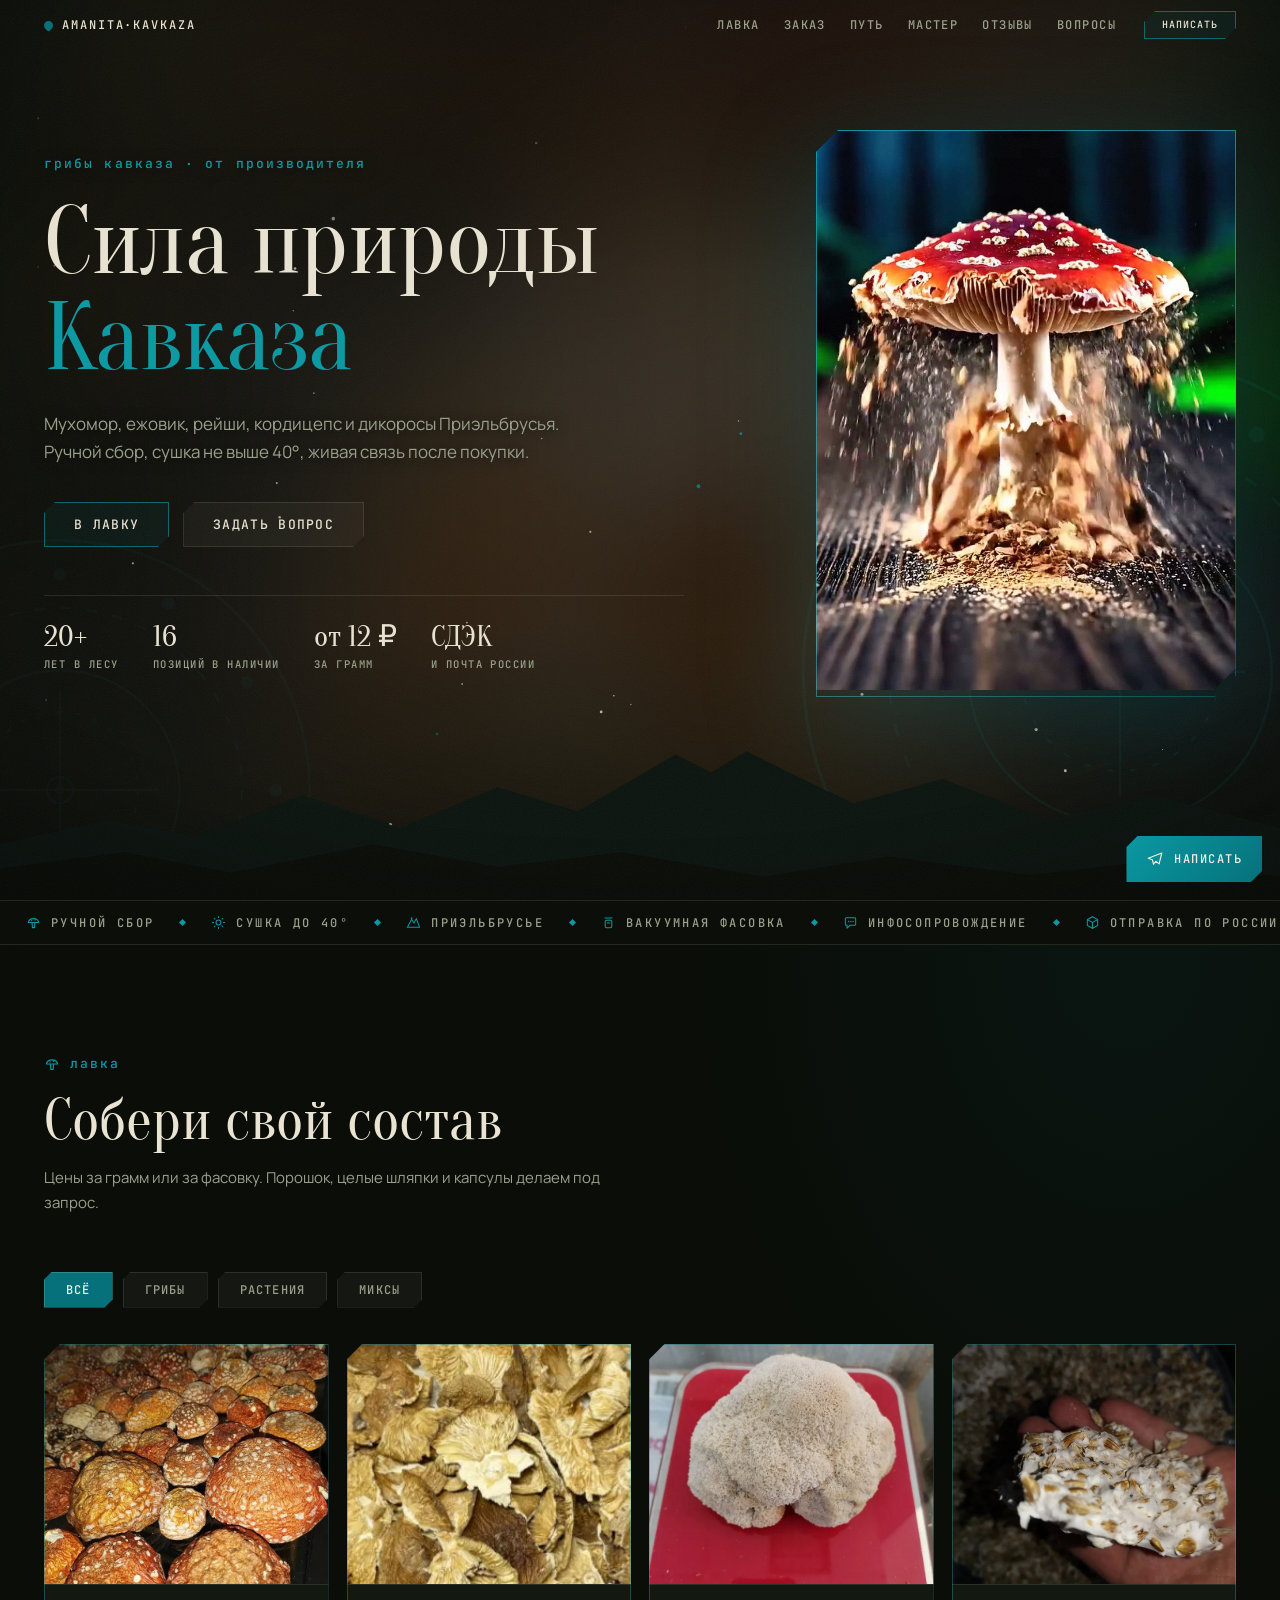
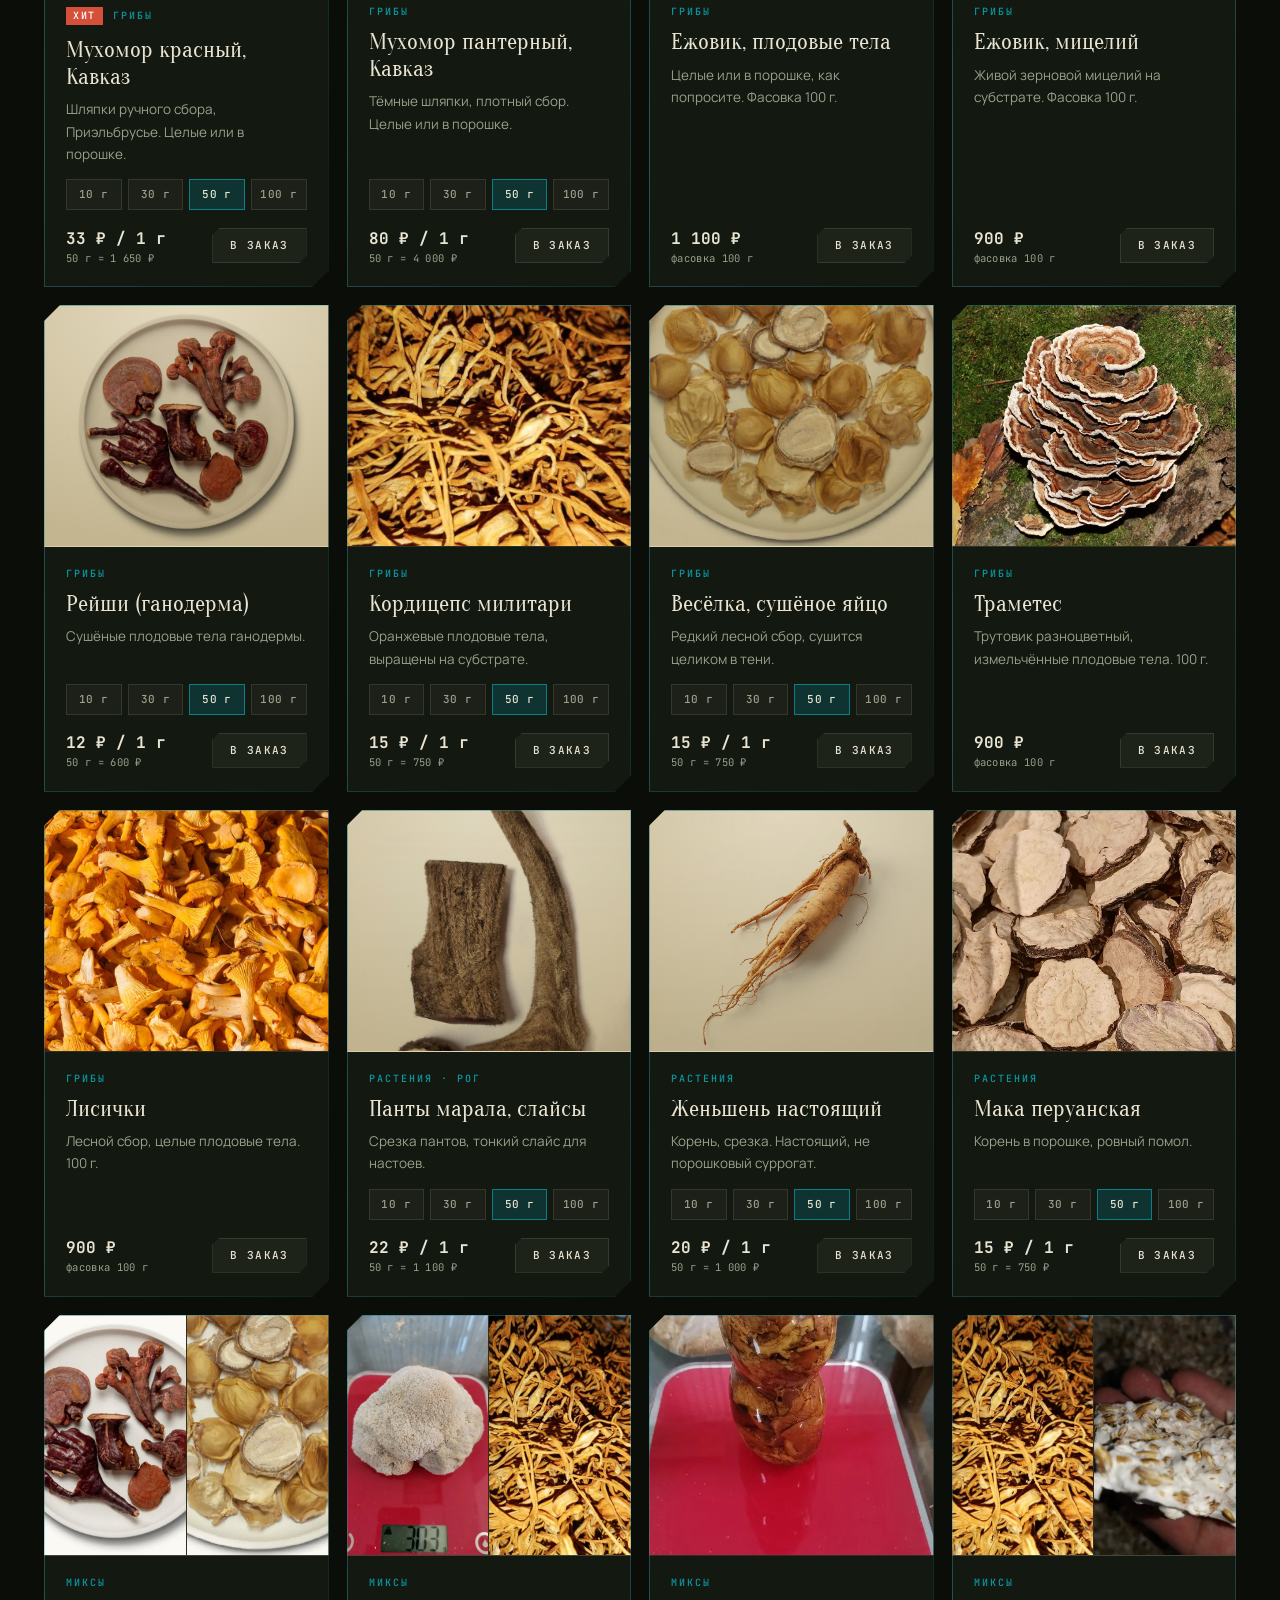
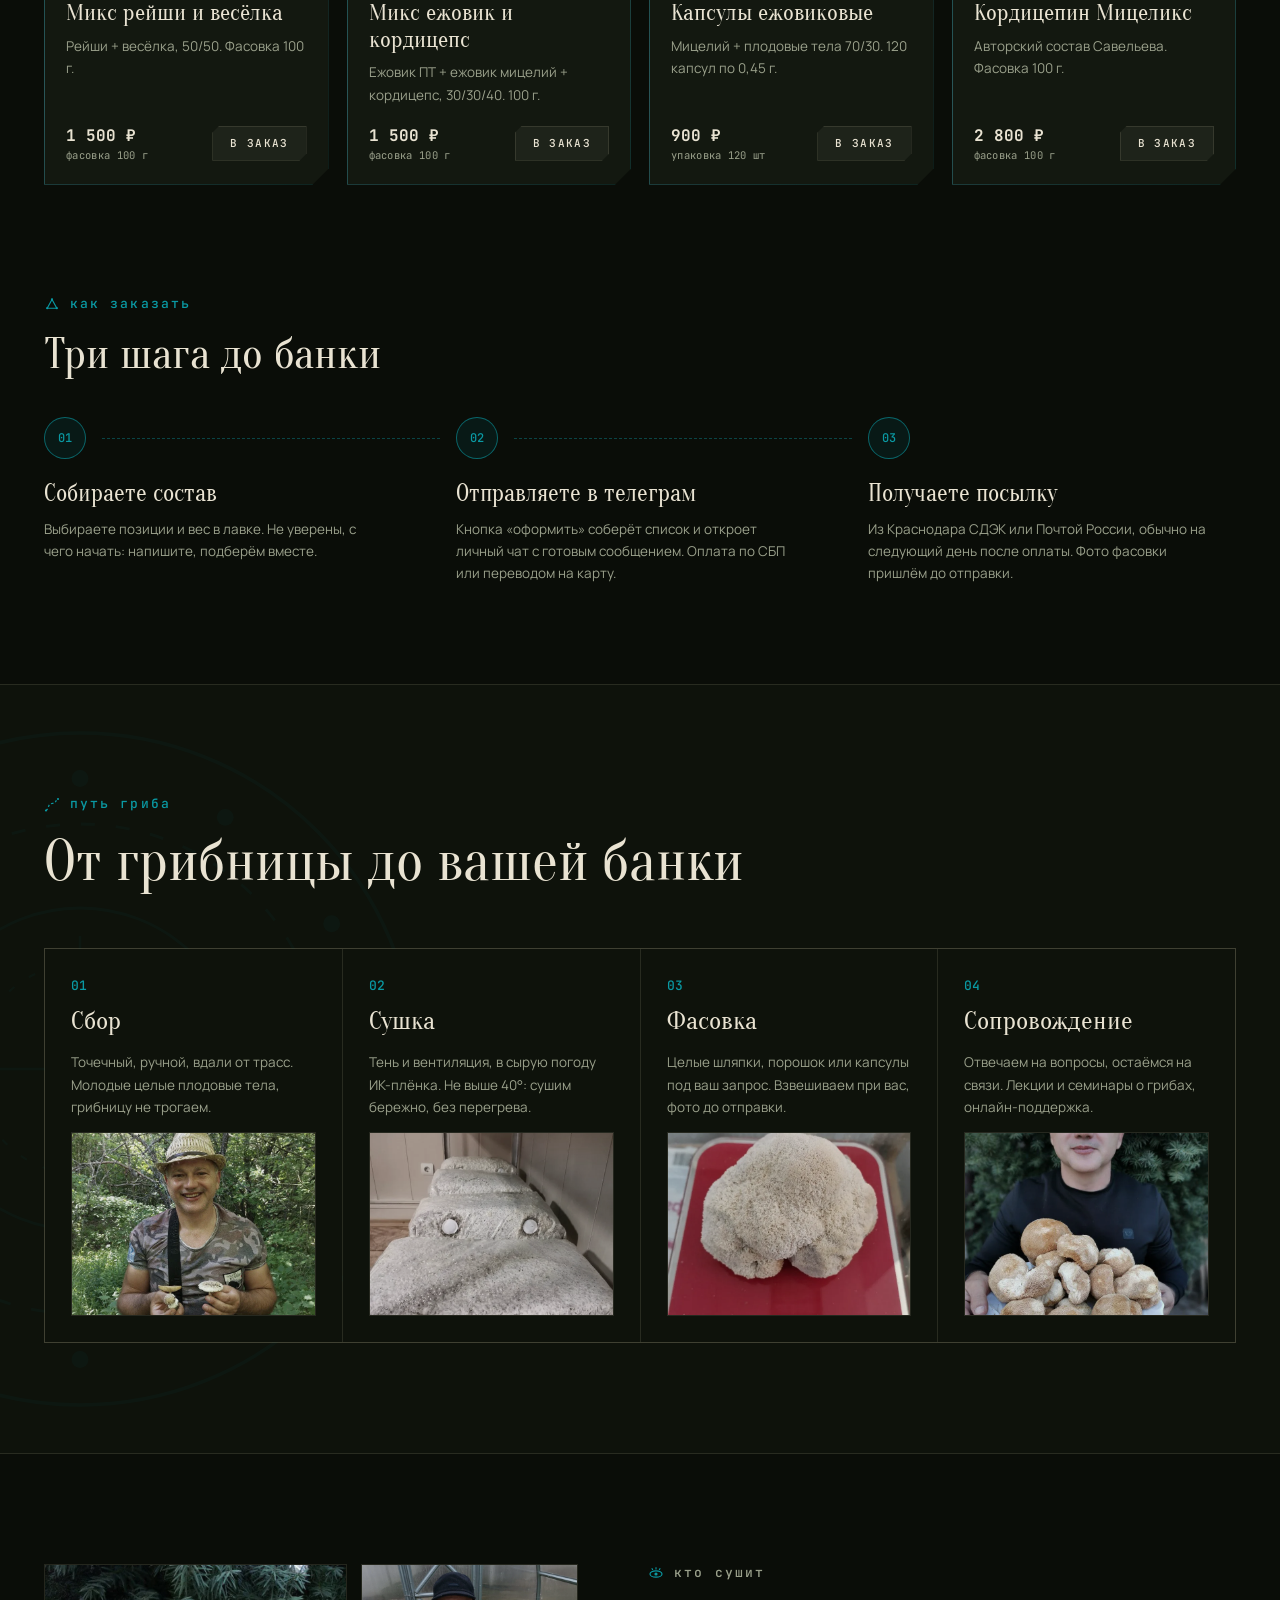
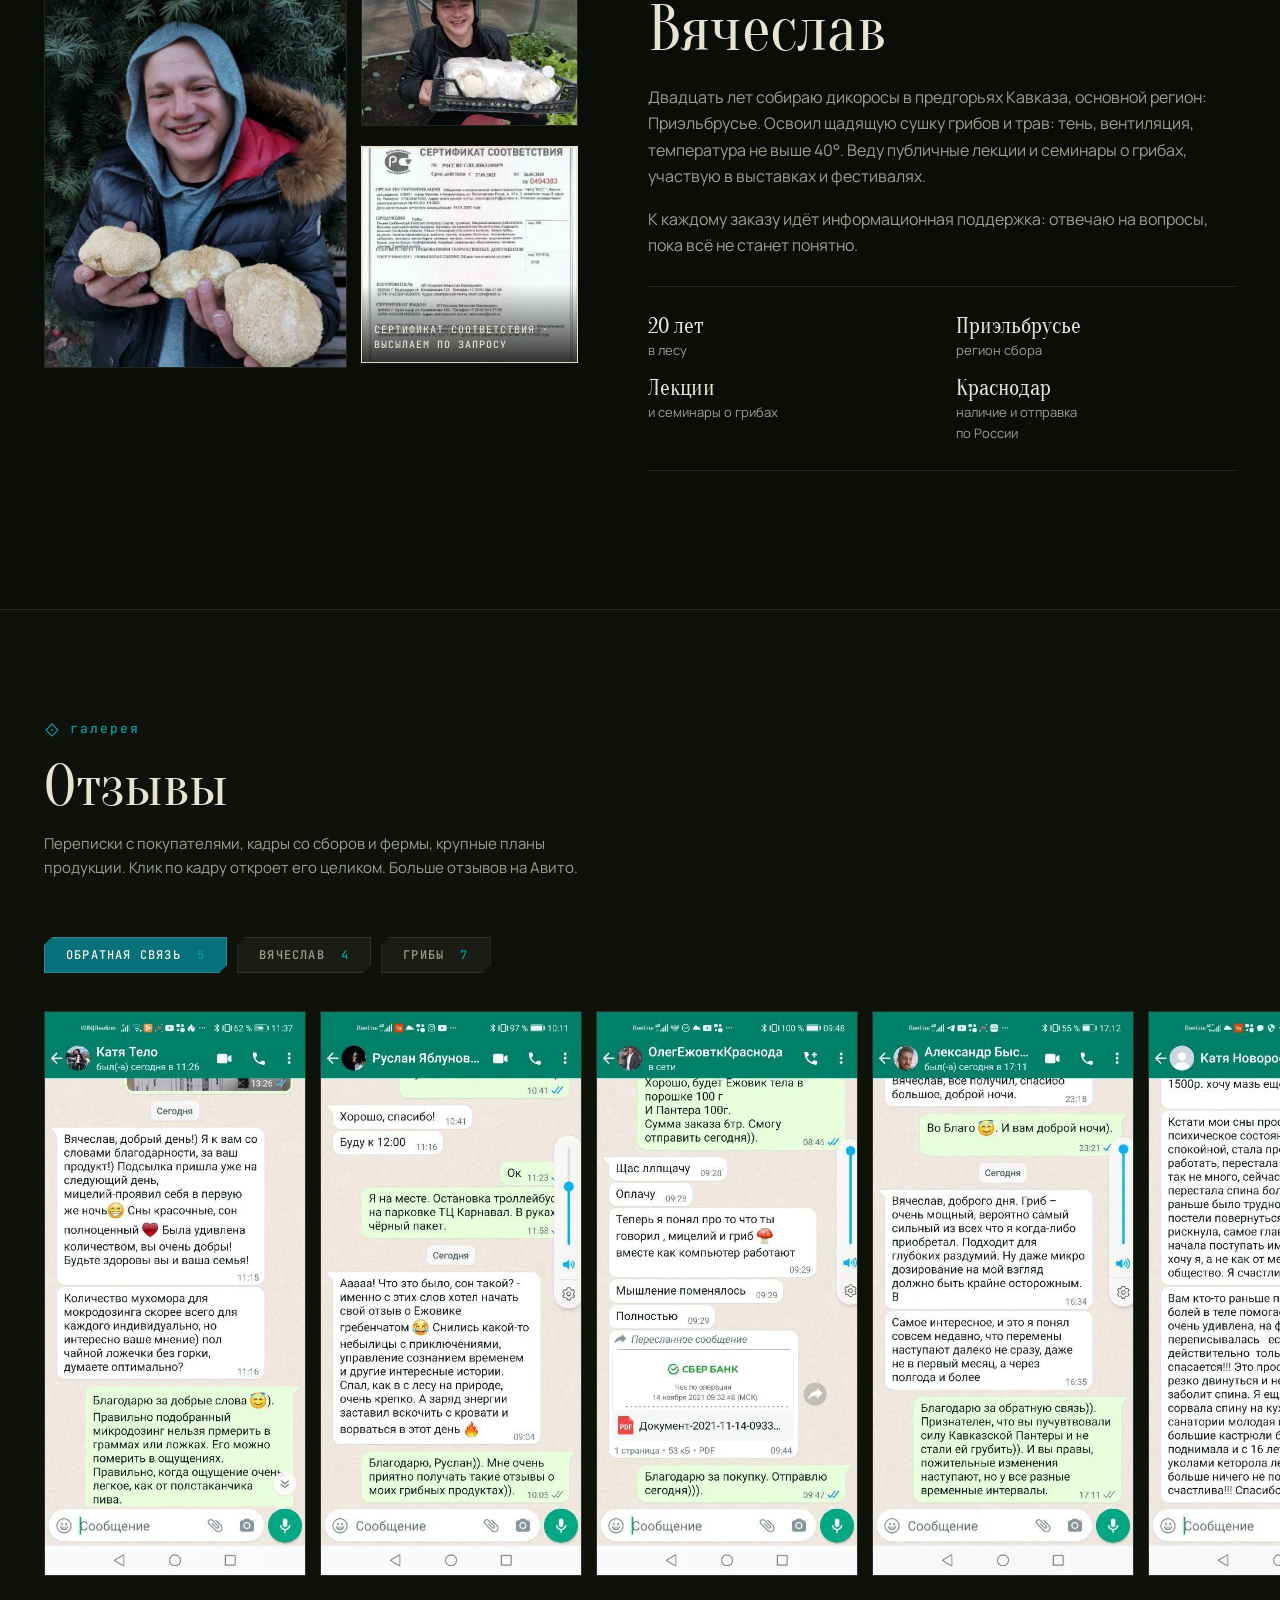
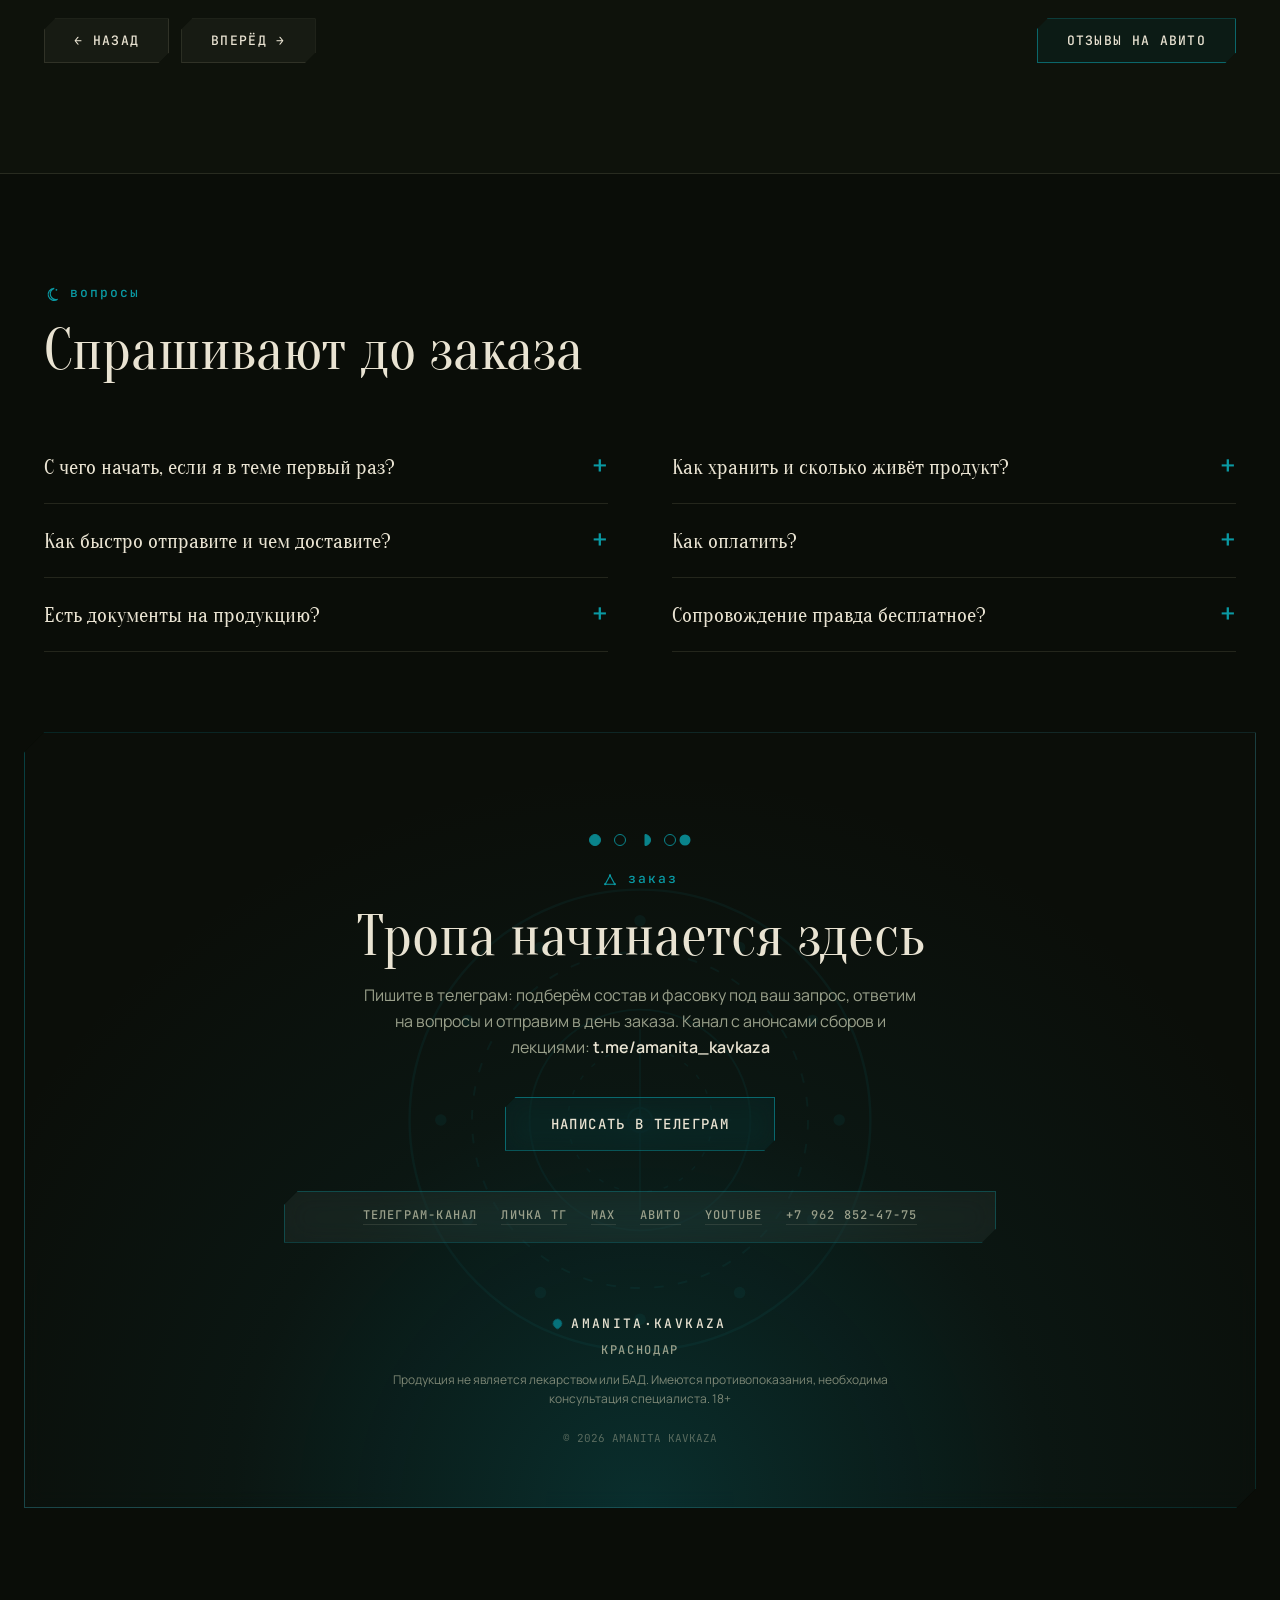
==== commit 59f9af4a: "wp transfer artifacts: kit css, manifest builder" ====
--- a/index.html
+++ b/index.html
@@ -27,7 +27,7 @@
 <link href="https://fonts.googleapis.com/css2?family=Oranienbaum&family=Manrope:wght@400;500;600&family=JetBrains+Mono:wght@400;500&display=swap" rel="stylesheet">
 <link rel="preload" as="image" href="assets/img/hero-poster.jpg?v=2">
 <script>document.documentElement.className='js'</script>
-<link rel="stylesheet" href="assets/css/style.css?v=38">
+<link rel="stylesheet" href="assets/css/style.css?v=30">
 <script type="application/ld+json">{"@context":"https://schema.org","@graph":[{"@type":"Store","@id":"https://daruev.github.io/amanita-kavkaza/#store","name":"AMANITA KAVKAZA","url":"https://daruev.github.io/amanita-kavkaza/","image":"https://daruev.github.io/amanita-kavkaza/assets/img/og.jpg","description":"Грибы и дикоросы Кавказа от производителя: ручной сбор в Приэльбрусье, сушка до 40°, сопровождение после покупки.","telephone":"+79628524775","address":{"@type":"PostalAddress","addressLocality":"Краснодар","addressCountry":"RU"},"sameAs":["https://t.me/amanita_kavkaza","https://www.avito.ru/brands/459ebf89d95b4053b2d506462803c72e/all?sellerId=272e16cc7aeebf4a618e97face1baed6","https://www.youtube.com/channel/UC9B5I7K8AGxDmOVQ2GdcNtQ"]},{"@type":"ItemList","name":"Ассортимент AMANITA KAVKAZA","itemListElement":[{"@type":"ListItem","position":1,"item":{"@type":"Product","name":"Мухомор красный, Кавказ","description":"Шляпки ручного сбора, Приэльбрусье. Целые или в порошке.","image":"https://daruev.github.io/amanita-kavkaza/assets/img/amanita-caps.webp","brand":{"@type":"Brand","name":"AMANITA KAVKAZA"},"offers":{"@type":"Offer","priceCurrency":"RUB","availability":"https://schema.org/InStock","itemCondition":"https://schema.org/NewCondition","url":"https://daruev.github.io/amanita-kavkaza/#shop","priceSpecification":{"@type":"UnitPriceSpecification","price":33,"priceCurrency":"RUB","referenceQuantity":{"@type":"QuantitativeValue","value":1,"unitCode":"GRM"}},"price":33}}},{"@type":"ListItem","position":2,"item":{"@type":"Product","name":"Мухомор пантерный, Кавказ","description":"Тёмные шляпки, плотный сбор. Целые или в порошке.","image":"https://daruev.github.io/amanita-kavkaza/assets/img/amanita-panther.webp","brand":{"@type":"Brand","name":"AMANITA KAVKAZA"},"offers":{"@type":"Offer","priceCurrency":"RUB","availability":"https://schema.org/InStock","itemCondition":"https://schema.org/NewCondition","url":"https://daruev.github.io/amanita-kavkaza/#shop","priceSpecification":{"@type":"UnitPriceSpecification","price":80,"priceCurrency":"RUB","referenceQuantity":{"@type":"QuantitativeValue","value":1,"unitCode":"GRM"}},"price":80}}},{"@type":"ListItem","position":3,"item":{"@type":"Product","name":"Ежовик, плодовые тела","description":"Целые или в порошке, как попросите. Фасовка 100 г.","image":"https://daruev.github.io/amanita-kavkaza/assets/img/hericium-scale.webp","brand":{"@type":"Brand","name":"AMANITA KAVKAZA"},"offers":{"@type":"Offer","priceCurrency":"RUB","availability":"https://schema.org/InStock","itemCondition":"https://schema.org/NewCondition","url":"https://daruev.github.io/amanita-kavkaza/#shop","price":1100}}},{"@type":"ListItem","position":4,"item":{"@type":"Product","name":"Ежовик, мицелий","description":"Живой зерновой мицелий на субстрате. Фасовка 100 г.","image":"https://daruev.github.io/amanita-kavkaza/assets/img/mycelium-02.webp","brand":{"@type":"Brand","name":"AMANITA KAVKAZA"},"offers":{"@type":"Offer","priceCurrency":"RUB","availability":"https://schema.org/InStock","itemCondition":"https://schema.org/NewCondition","url":"https://daruev.github.io/amanita-kavkaza/#shop","price":900}}},{"@type":"ListItem","position":5,"item":{"@type":"Product","name":"Рейши (ганодерма)","description":"Сушёные плодовые тела ганодермы.","image":"https://daruev.github.io/amanita-kavkaza/assets/img/reishi.webp","brand":{"@type":"Brand","name":"AMANITA KAVKAZA"},"offers":{"@type":"Offer","priceCurrency":"RUB","availability":"https://schema.org/InStock","itemCondition":"https://schema.org/NewCondition","url":"https://daruev.github.io/amanita-kavkaza/#shop","priceSpecification":{"@type":"UnitPriceSpecification","price":12,"priceCurrency":"RUB","referenceQuantity":{"@type":"QuantitativeValue","value":1,"unitCode":"GRM"}},"price":12}}},{"@type":"ListItem","position":6,"item":{"@type":"Product","name":"Кордицепс милитари","description":"Оранжевые плодовые тела, выращены на субстрате.","image":"https://daruev.github.io/amanita-kavkaza/assets/img/cordyceps.webp","brand":{"@type":"Brand","name":"AMANITA KAVKAZA"},"offers":{"@type":"Offer","priceCurrency":"RUB","availability":"https://schema.org/InStock","itemCondition":"https://schema.org/NewCondition","url":"https://daruev.github.io/amanita-kavkaza/#shop","priceSpecification":{"@type":"UnitPriceSpecification","price":15,"priceCurrency":"RUB","referenceQuantity":{"@type":"QuantitativeValue","value":1,"unitCode":"GRM"}},"price":15}}},{"@type":"ListItem","position":7,"item":{"@type":"Product","name":"Весёлка, сушёное яйцо","description":"Редкий лесной сбор, сушится целиком в тени.","image":"https://daruev.github.io/amanita-kavkaza/assets/img/veselka.webp","brand":{"@type":"Brand","name":"AMANITA KAVKAZA"},"offers":{"@type":"Offer","priceCurrency":"RUB","availability":"https://schema.org/InStock","itemCondition":"https://schema.org/NewCondition","url":"https://daruev.github.io/amanita-kavkaza/#shop","priceSpecification":{"@type":"UnitPriceSpecification","price":15,"priceCurrency":"RUB","referenceQuantity":{"@type":"QuantitativeValue","value":1,"unitCode":"GRM"}},"price":15}}},{"@type":"ListItem","position":8,"item":{"@type":"Product","name":"Траметес","description":"Трутовик разноцветный, измельчённые плодовые тела. 100 г.","image":"https://daruev.github.io/amanita-kavkaza/assets/img/trametes.webp","brand":{"@type":"Brand","name":"AMANITA KAVKAZA"},"offers":{"@type":"Offer","priceCurrency":"RUB","availability":"https://schema.org/InStock","itemCondition":"https://schema.org/NewCondition","url":"https://daruev.github.io/amanita-kavkaza/#shop","price":900}}},{"@type":"ListItem","position":9,"item":{"@type":"Product","name":"Лисички","description":"Лесной сбор, целые плодовые тела. 100 г.","image":"https://daruev.github.io/amanita-kavkaza/assets/img/lisichki.webp","brand":{"@type":"Brand","name":"AMANITA KAVKAZA"},"offers":{"@type":"Offer","priceCurrency":"RUB","availability":"https://schema.org/InStock","itemCondition":"https://schema.org/NewCondition","url":"https://daruev.github.io/amanita-kavkaza/#shop","price":900}}},{"@type":"ListItem","position":10,"item":{"@type":"Product","name":"Панты марала, слайсы","description":"Срезка пантов, тонкий слайс для настоев.","image":"https://daruev.github.io/amanita-kavkaza/assets/img/panty.webp","brand":{"@type":"Brand","name":"AMANITA KAVKAZA"},"offers":{"@type":"Offer","priceCurrency":"RUB","availability":"https://schema.org/InStock","itemCondition":"https://schema.org/NewCondition","url":"https://daruev.github.io/amanita-kavkaza/#shop","priceSpecification":{"@type":"UnitPriceSpecification","price":22,"priceCurrency":"RUB","referenceQuantity":{"@type":"QuantitativeValue","value":1,"unitCode":"GRM"}},"price":22}}},{"@type":"ListItem","position":11,"item":{"@type":"Product","name":"Женьшень настоящий","description":"Корень, срезка. Настоящий, не порошковый суррогат.","image":"https://daruev.github.io/amanita-kavkaza/assets/img/zhenshen.webp","brand":{"@type":"Brand","name":"AMANITA KAVKAZA"},"offers":{"@type":"Offer","priceCurrency":"RUB","availability":"https://schema.org/InStock","itemCondition":"https://schema.org/NewCondition","url":"https://daruev.github.io/amanita-kavkaza/#shop","priceSpecification":{"@type":"UnitPriceSpecification","price":20,"priceCurrency":"RUB","referenceQuantity":{"@type":"QuantitativeValue","value":1,"unitCode":"GRM"}},"price":20}}},{"@type":"ListItem","position":12,"item":{"@type":"Product","name":"Мака перуанская","description":"Корень в порошке, ровный помол.","image":"https://daruev.github.io/amanita-kavkaza/assets/img/maka.webp","brand":{"@type":"Brand","name":"AMANITA KAVKAZA"},"offers":{"@type":"Offer","priceCurrency":"RUB","availability":"https://schema.org/InStock","itemCondition":"https://schema.org/NewCondition","url":"https://daruev.github.io/amanita-kavkaza/#shop","priceSpecification":{"@type":"UnitPriceSpecification","price":15,"priceCurrency":"RUB","referenceQuantity":{"@type":"QuantitativeValue","value":1,"unitCode":"GRM"}},"price":15}}},{"@type":"ListItem","position":13,"item":{"@type":"Product","name":"Микс рейши и весёлка","description":"Рейши + весёлка, 50/50. Фасовка 100 г.","image":"https://daruev.github.io/amanita-kavkaza/assets/img/reishi.webp","brand":{"@type":"Brand","name":"AMANITA KAVKAZA"},"offers":{"@type":"Offer","priceCurrency":"RUB","availability":"https://schema.org/InStock","itemCondition":"https://schema.org/NewCondition","url":"https://daruev.github.io/amanita-kavkaza/#shop","price":1500}}},{"@type":"ListItem","position":14,"item":{"@type":"Product","name":"Микс ежовик и кордицепс","description":"Ежовик ПТ + ежовик мицелий + кордицепс, 30/30/40. 100 г.","image":"https://daruev.github.io/amanita-kavkaza/assets/img/hericium-scale.webp","brand":{"@type":"Brand","name":"AMANITA KAVKAZA"},"offers":{"@type":"Offer","priceCurrency":"RUB","availability":"https://schema.org/InStock","itemCondition":"https://schema.org/NewCondition","url":"https://daruev.github.io/amanita-kavkaza/#shop","price":1500}}},{"@type":"ListItem","position":15,"item":{"@type":"Product","name":"Капсулы ежовиковые","description":"Мицелий + плодовые тела 70/30. 120 капсул по 0,45 г.","image":"https://daruev.github.io/amanita-kavkaza/assets/img/jar-scale.webp","brand":{"@type":"Brand","name":"AMANITA KAVKAZA"},"offers":{"@type":"Offer","priceCurrency":"RUB","availability":"https://schema.org/InStock","itemCondition":"https://schema.org/NewCondition","url":"https://daruev.github.io/amanita-kavkaza/#shop","price":900}}},{"@type":"ListItem","position":16,"item":{"@type":"Product","name":"Кордицепин Мицеликс","description":"Авторский состав Савельева. Фасовка 100 г.","image":"https://daruev.github.io/amanita-kavkaza/assets/img/cordyceps.webp","brand":{"@type":"Brand","name":"AMANITA KAVKAZA"},"offers":{"@type":"Offer","priceCurrency":"RUB","availability":"https://schema.org/InStock","itemCondition":"https://schema.org/NewCondition","url":"https://daruev.github.io/amanita-kavkaza/#shop","price":2800}}}]},{"@type":"FAQPage","mainEntity":[{"@type":"Question","name":"С чего начать, если я в теме первый раз?","acceptedAnswer":{"@type":"Answer","text":"Напишите в телеграм: расскажем про ассортимент, фасовки и хранение, поможем выбрать позицию. Если есть сомнения, сначала проконсультируйтесь со специалистом."}},{"@type":"Question","name":"Как хранить и сколько живёт продукт?","acceptedAnswer":{"@type":"Answer","text":"Тёмное сухое место, стеклянная банка или вакуум. При таком хранении сушёный гриб спокойно стоит до двух лет."}},{"@type":"Question","name":"Как быстро отправите и чем доставите?","acceptedAnswer":{"@type":"Answer","text":"Из Краснодара: СДЭК или Почта России. Подсылка обычно на следующий день после оплаты, фото фасовки присылаем до отправки."}},{"@type":"Question","name":"Как оплатить?","acceptedAnswer":{"@type":"Answer","text":"Перевод на карту или СБП, детали согласуем в телеграме при оформлении заказа."}},{"@type":"Question","name":"Есть документы на продукцию?","acceptedAnswer":{"@type":"Answer","text":"Декларация соответствия есть, высылаем по запросу. Сама продукция не является лекарством или БАД, информация на сайте не медицинская рекомендация."}},{"@type":"Question","name":"Сопровождение правда бесплатное?","acceptedAnswer":{"@type":"Answer","text":"Да. Все, кто взял продукт, получают информационную поддержку в переписке: ответы на вопросы о фасовке, хранении и выборе позиции. Плюс лекции и семинары, анонсы в канале."}}]}]}</script>
 </head>
 <body>
